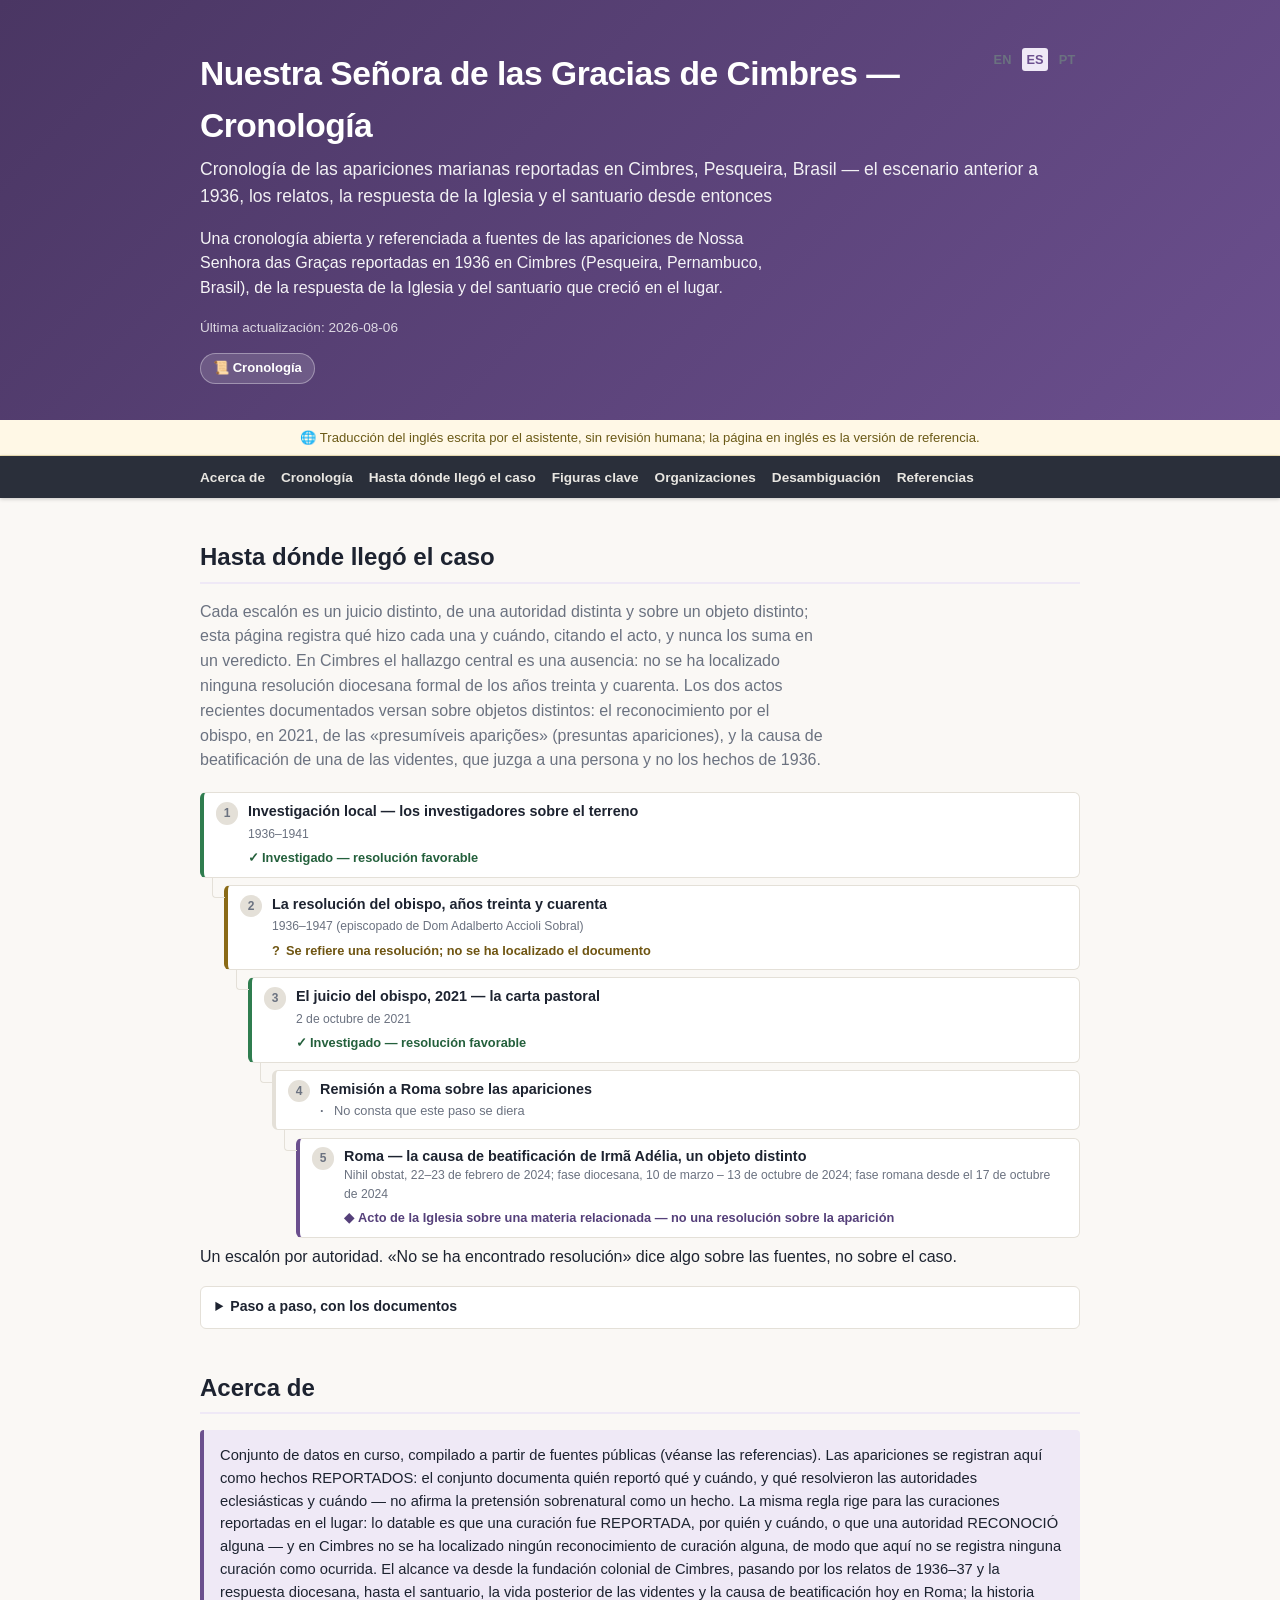
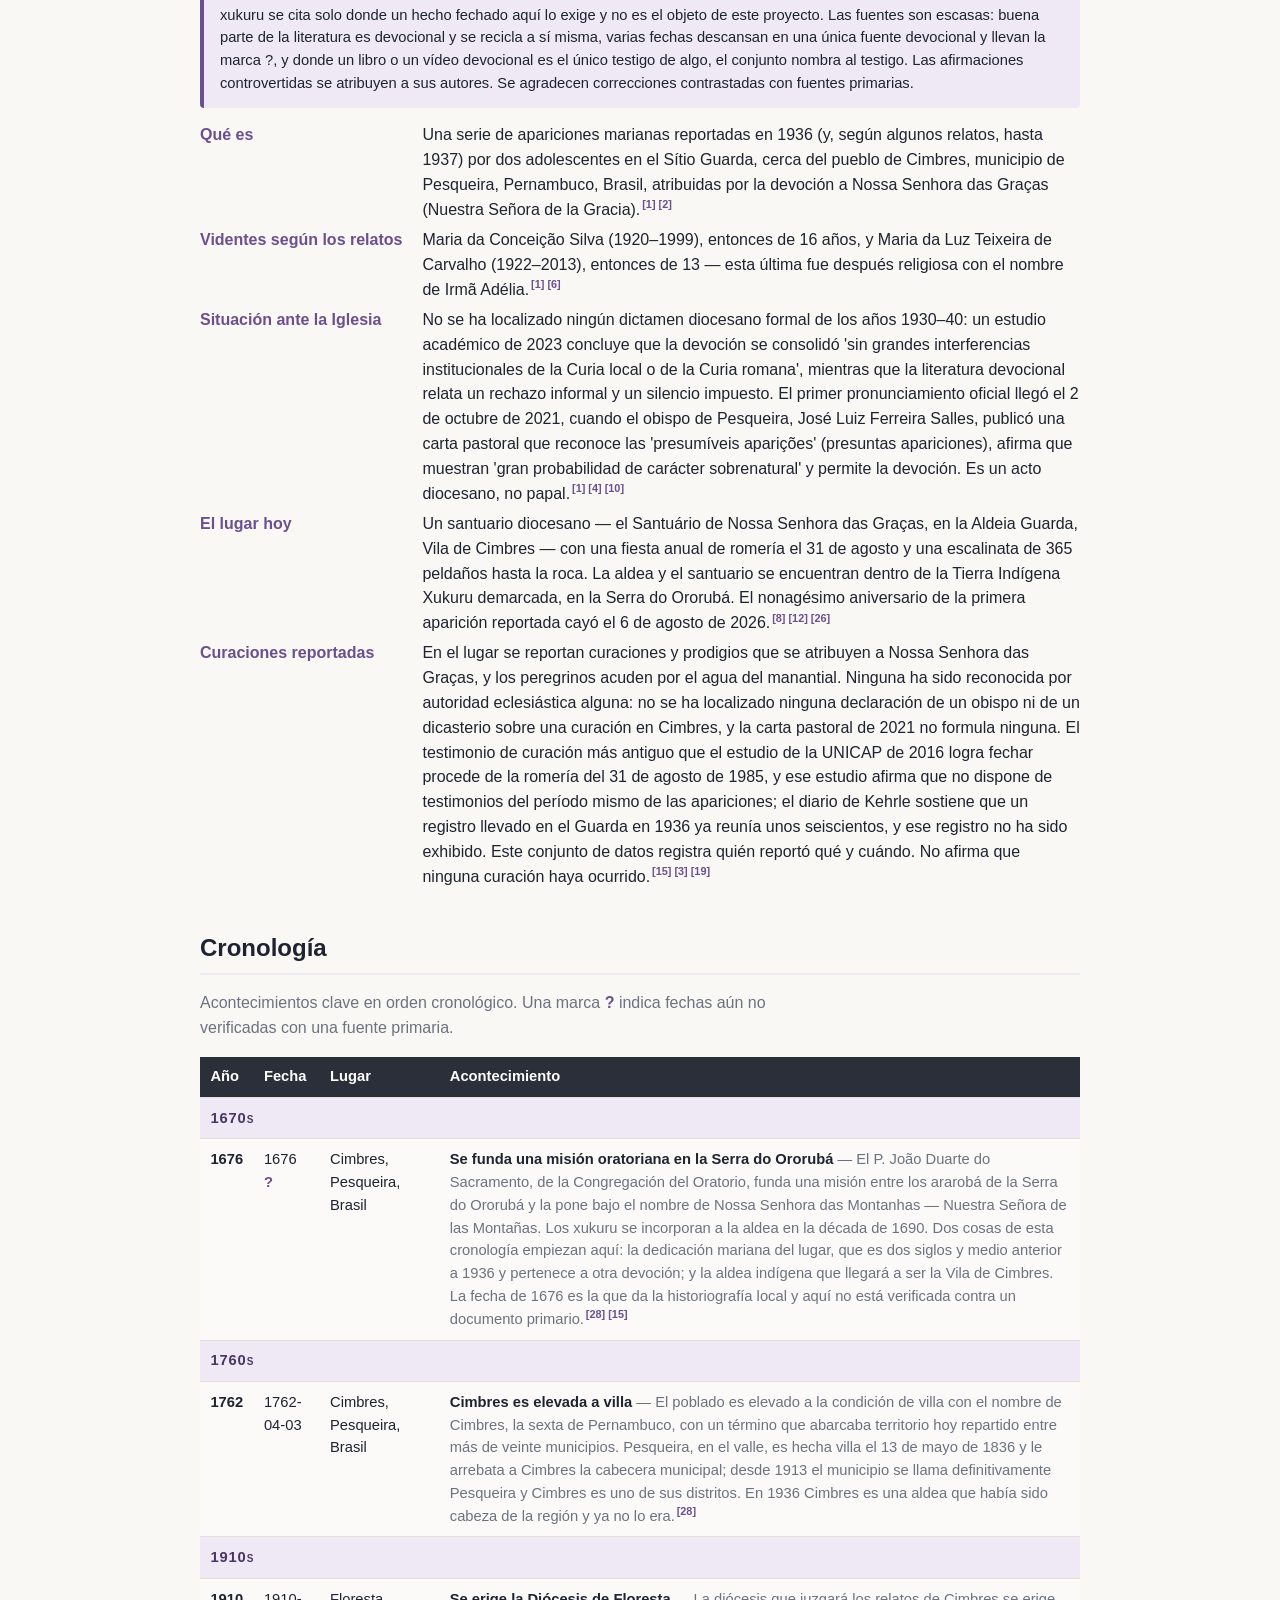
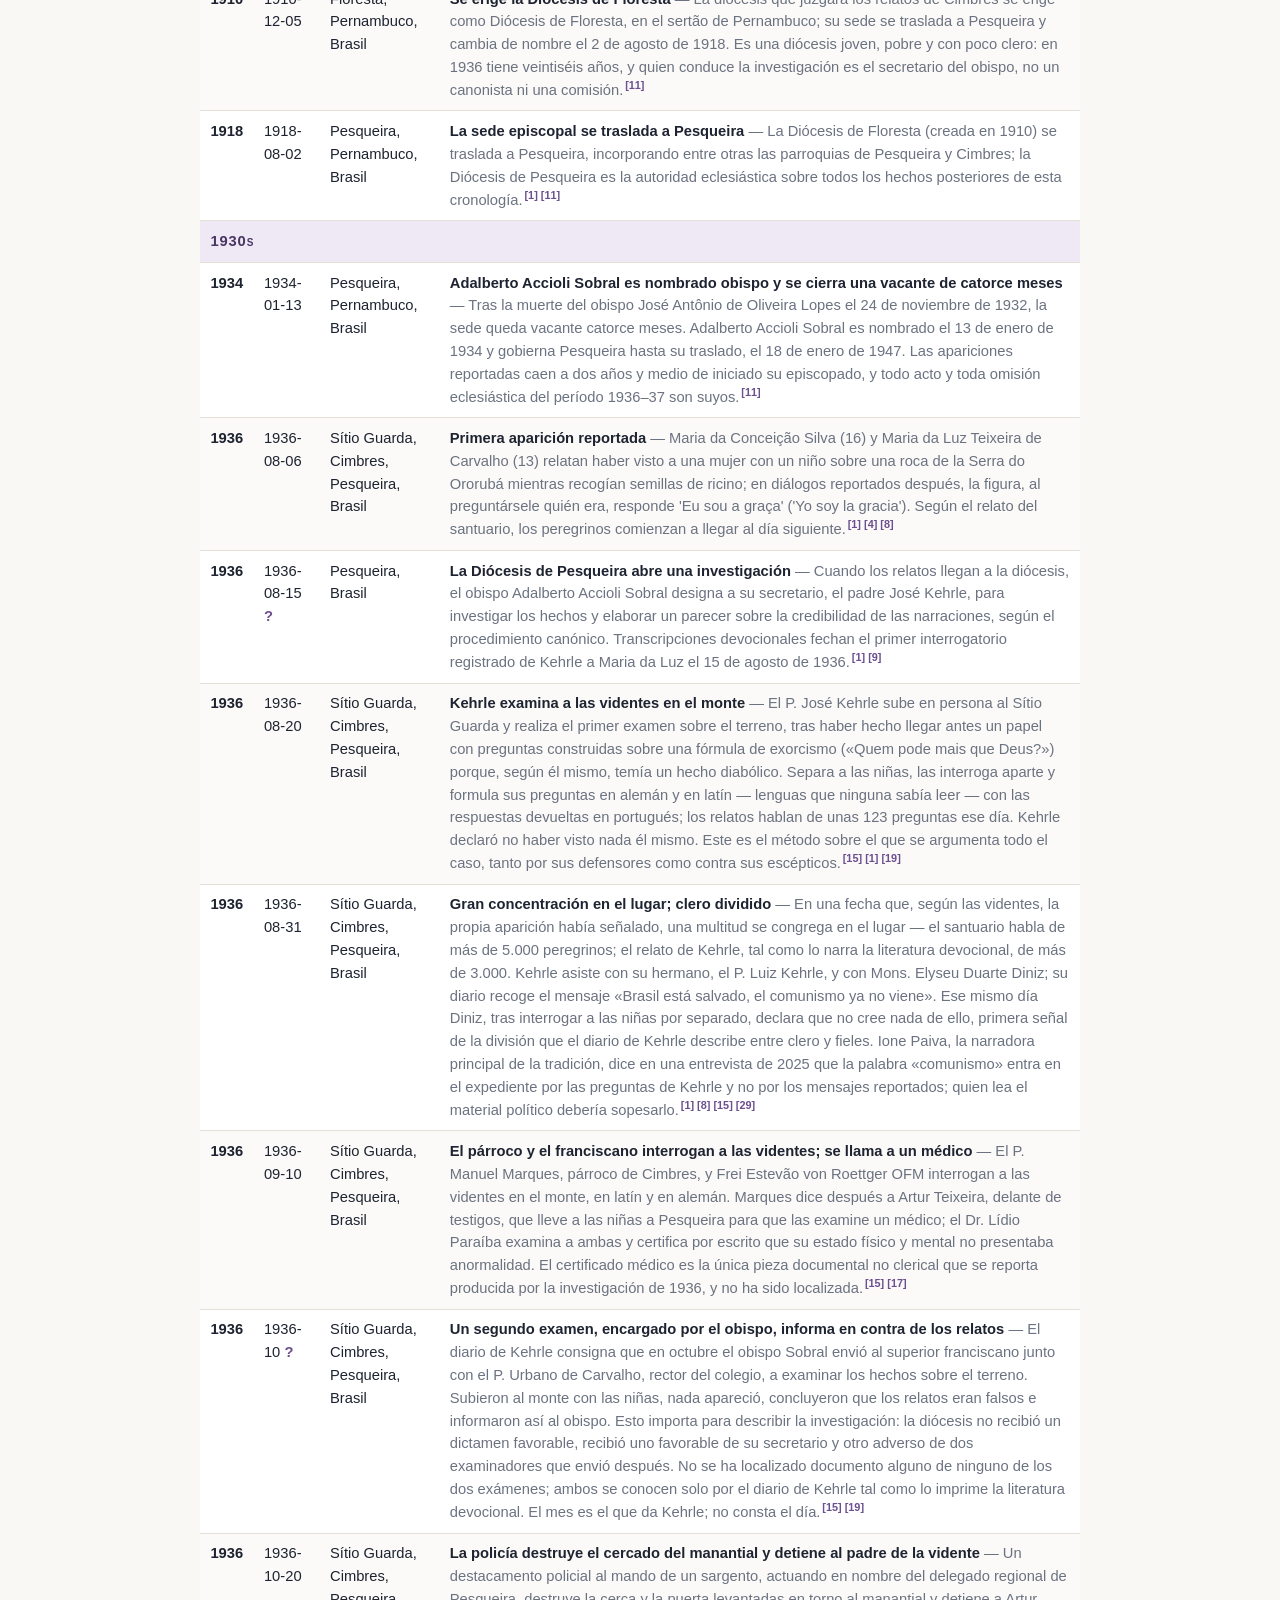
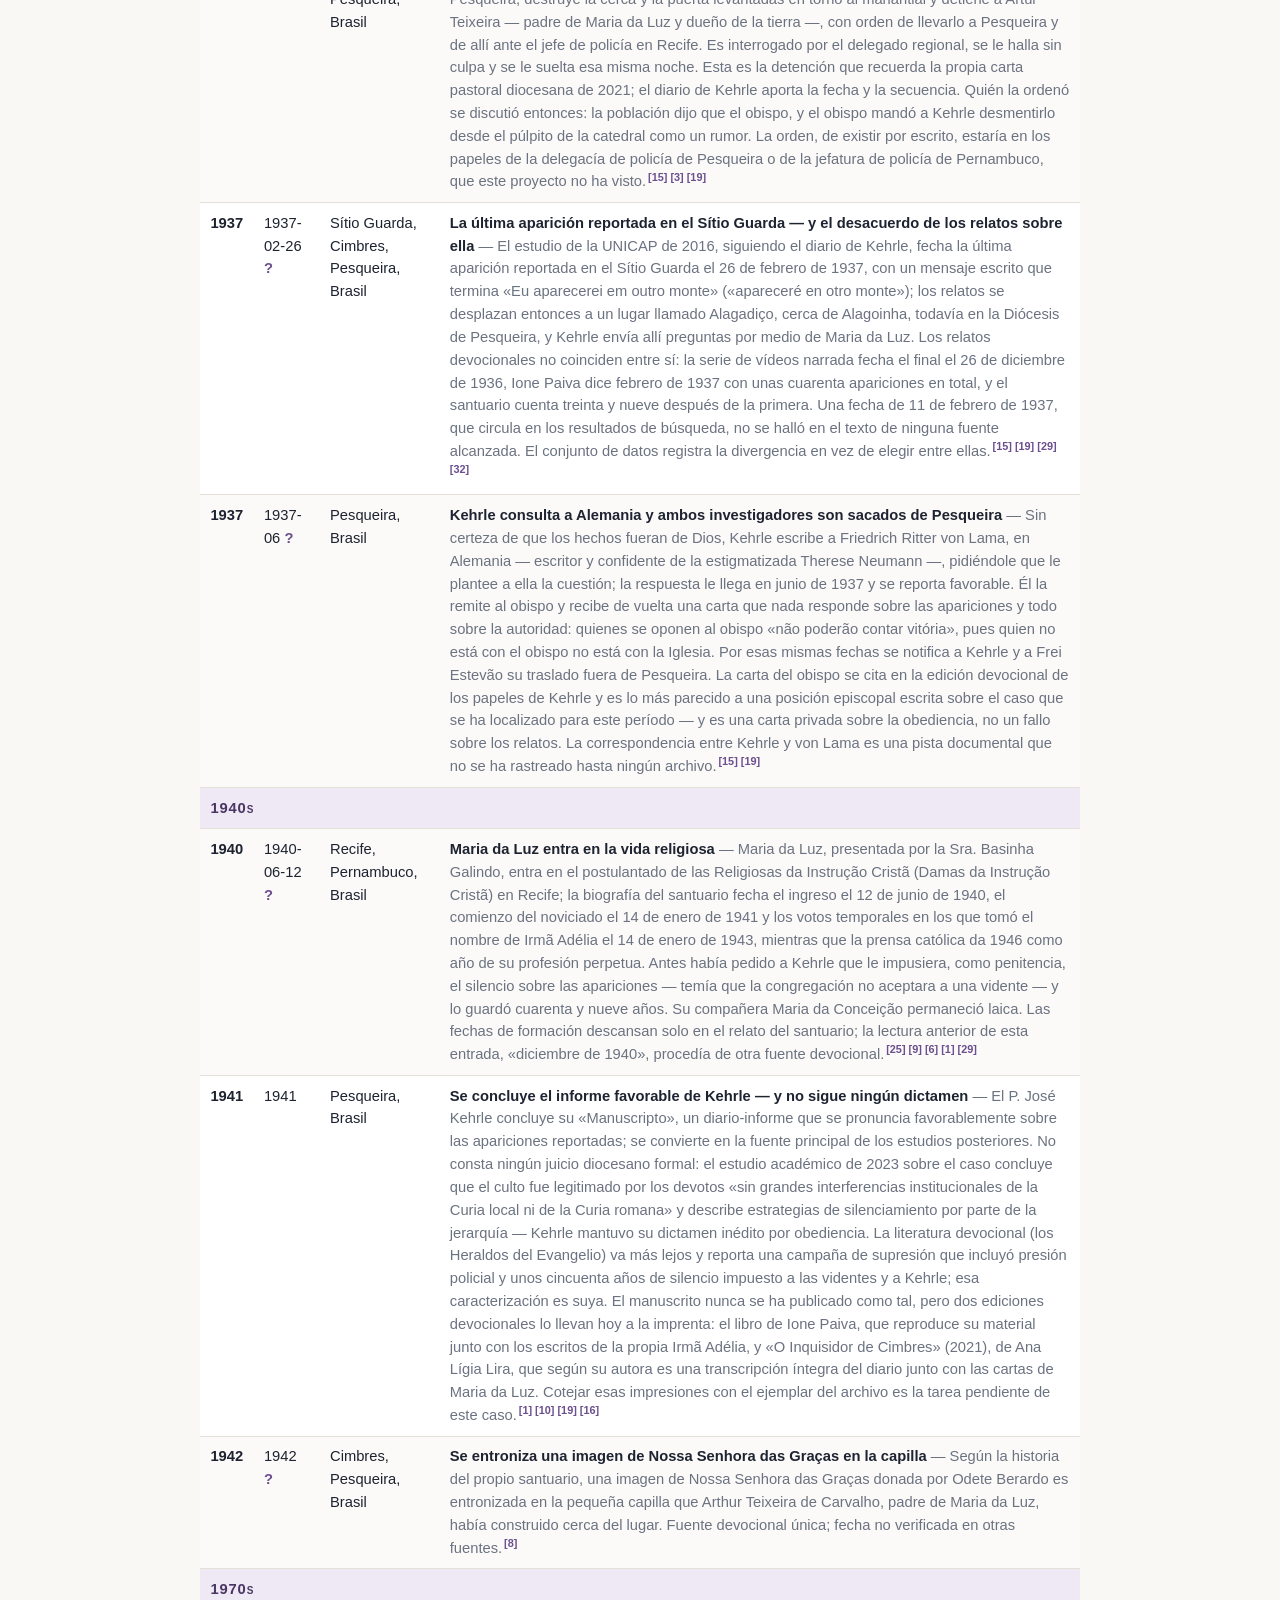
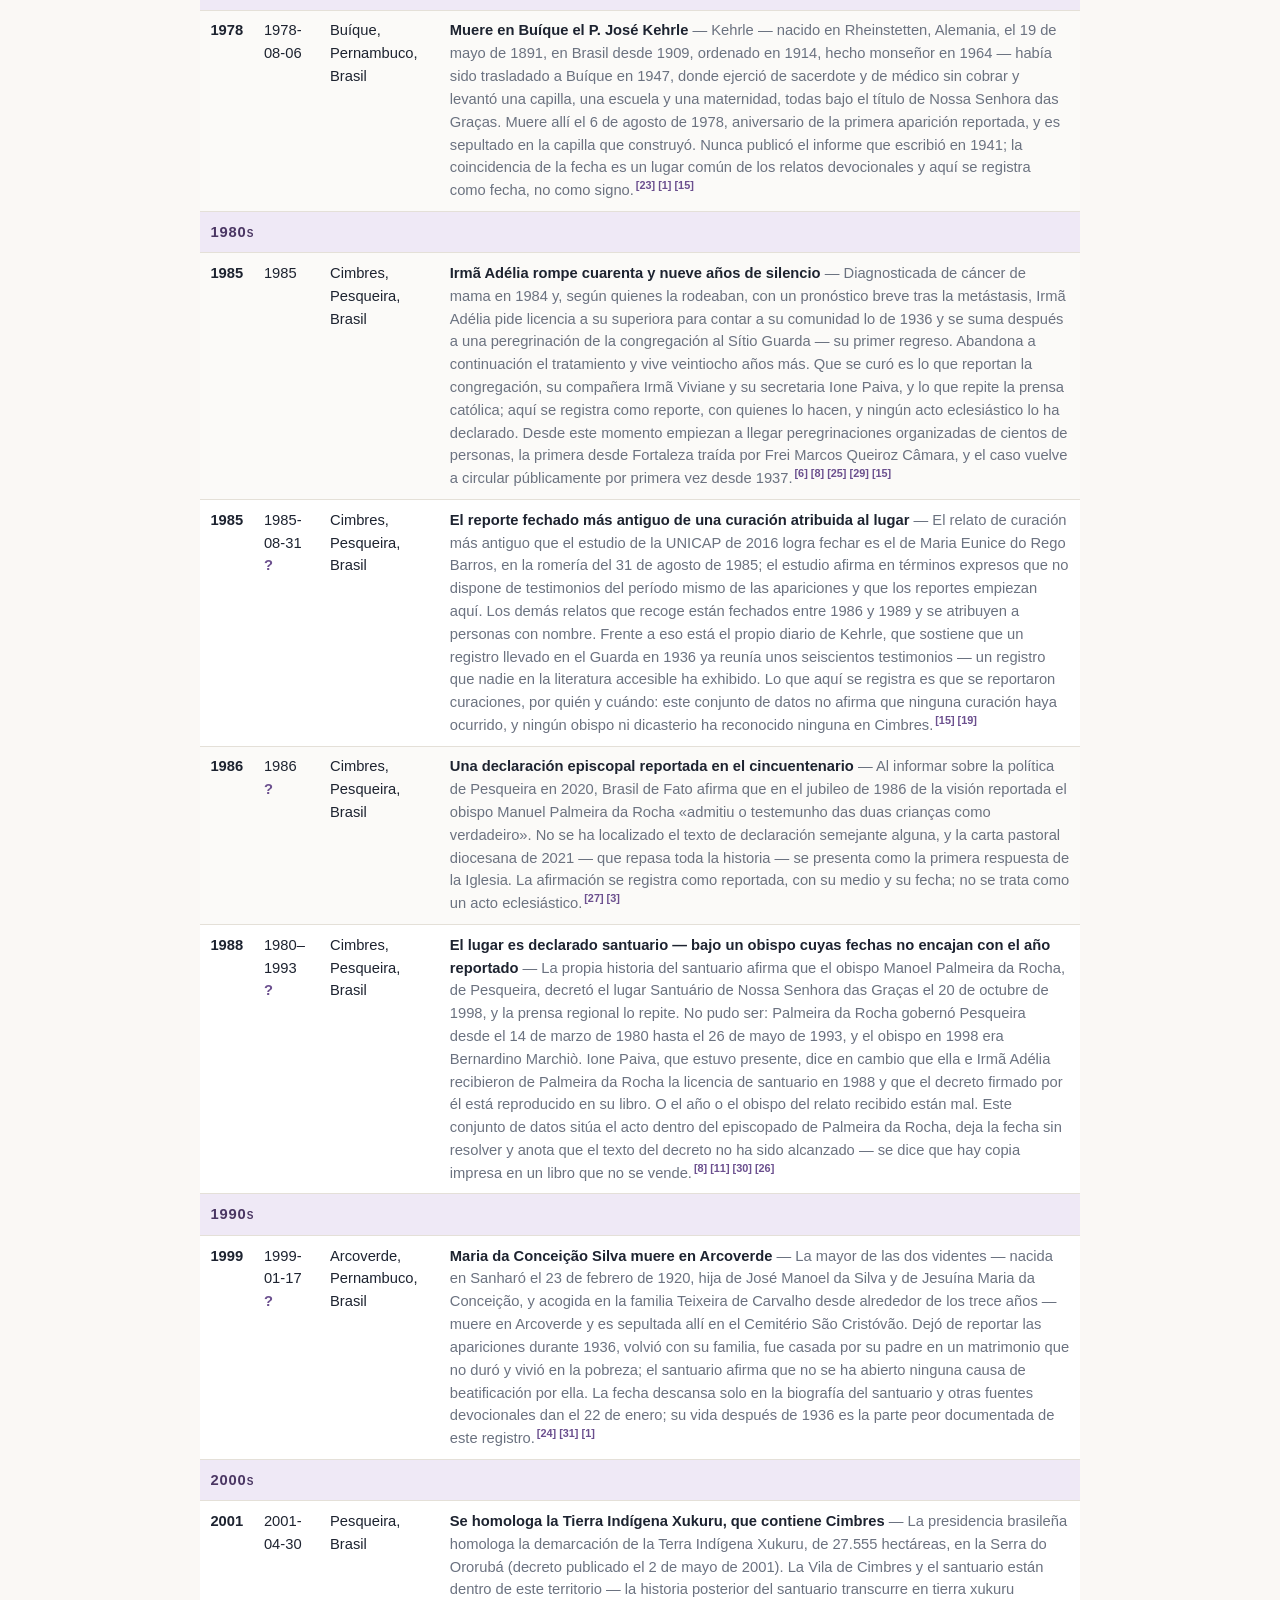
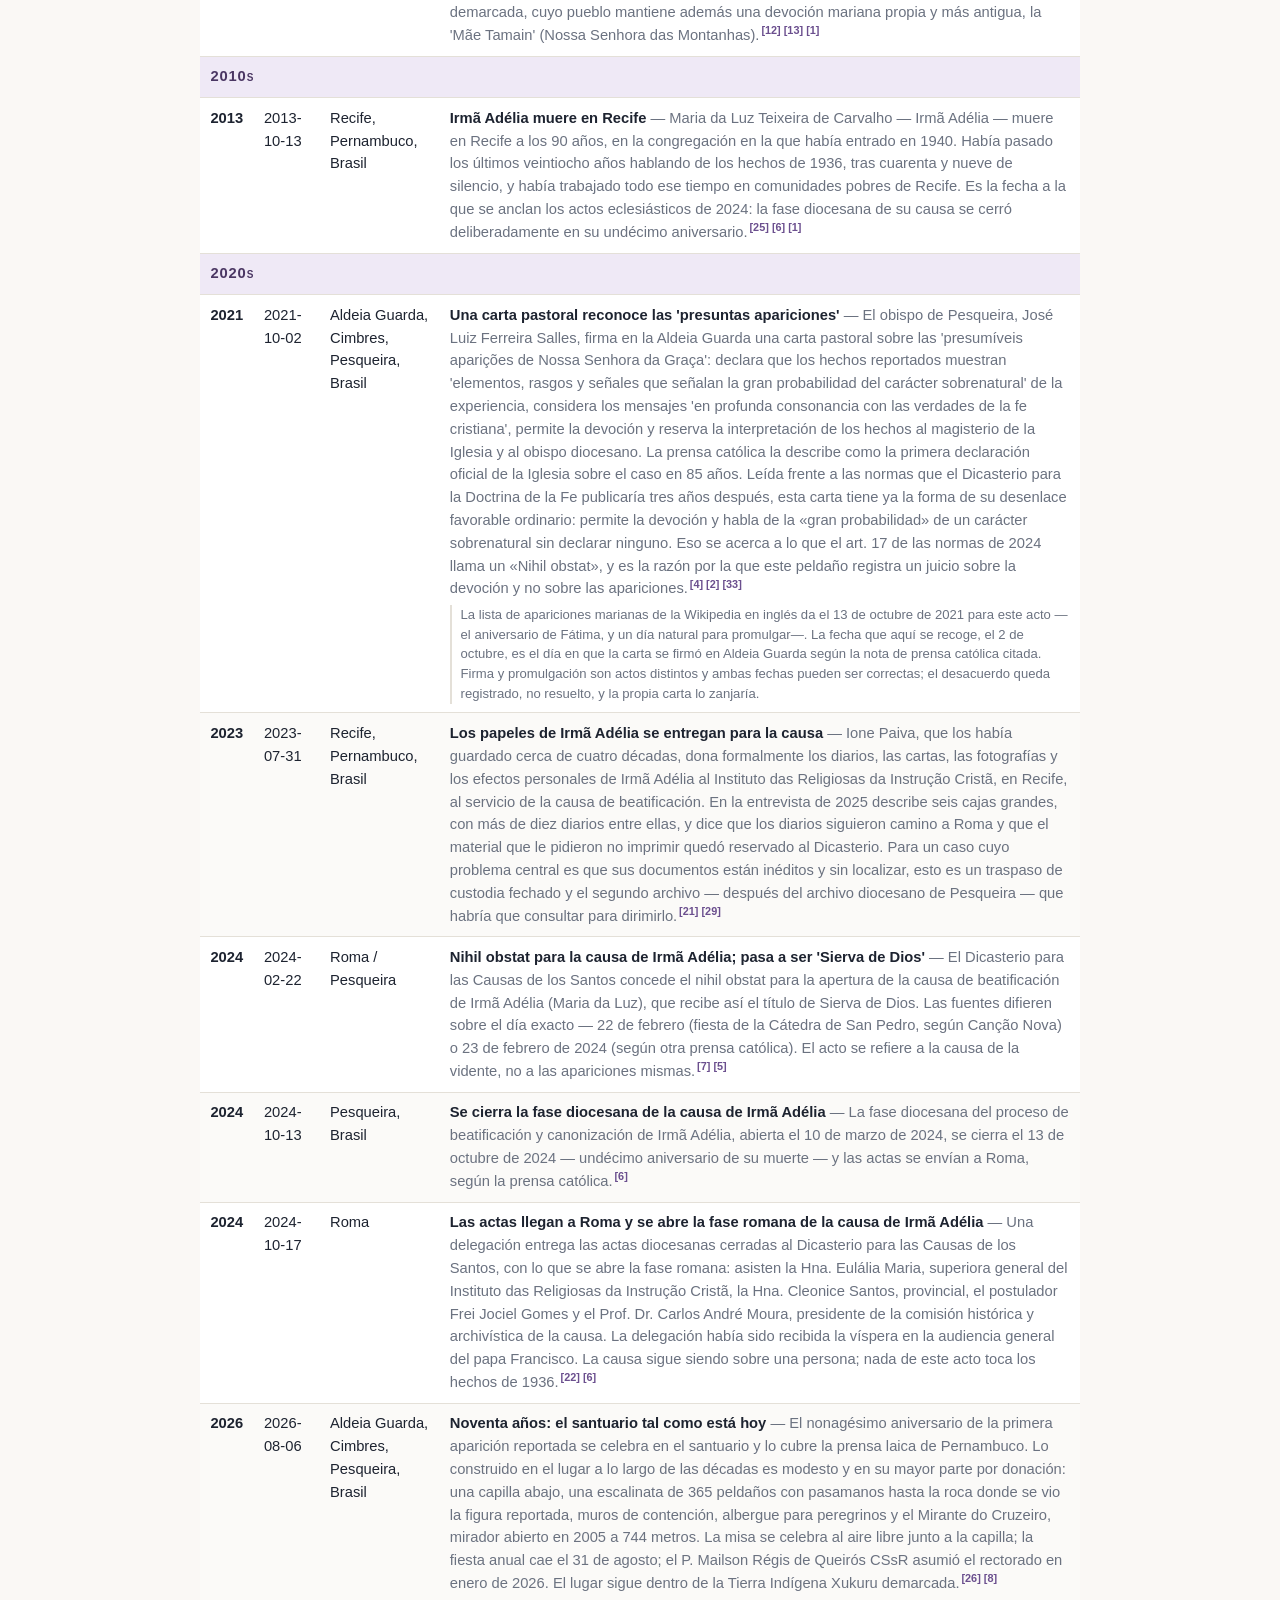
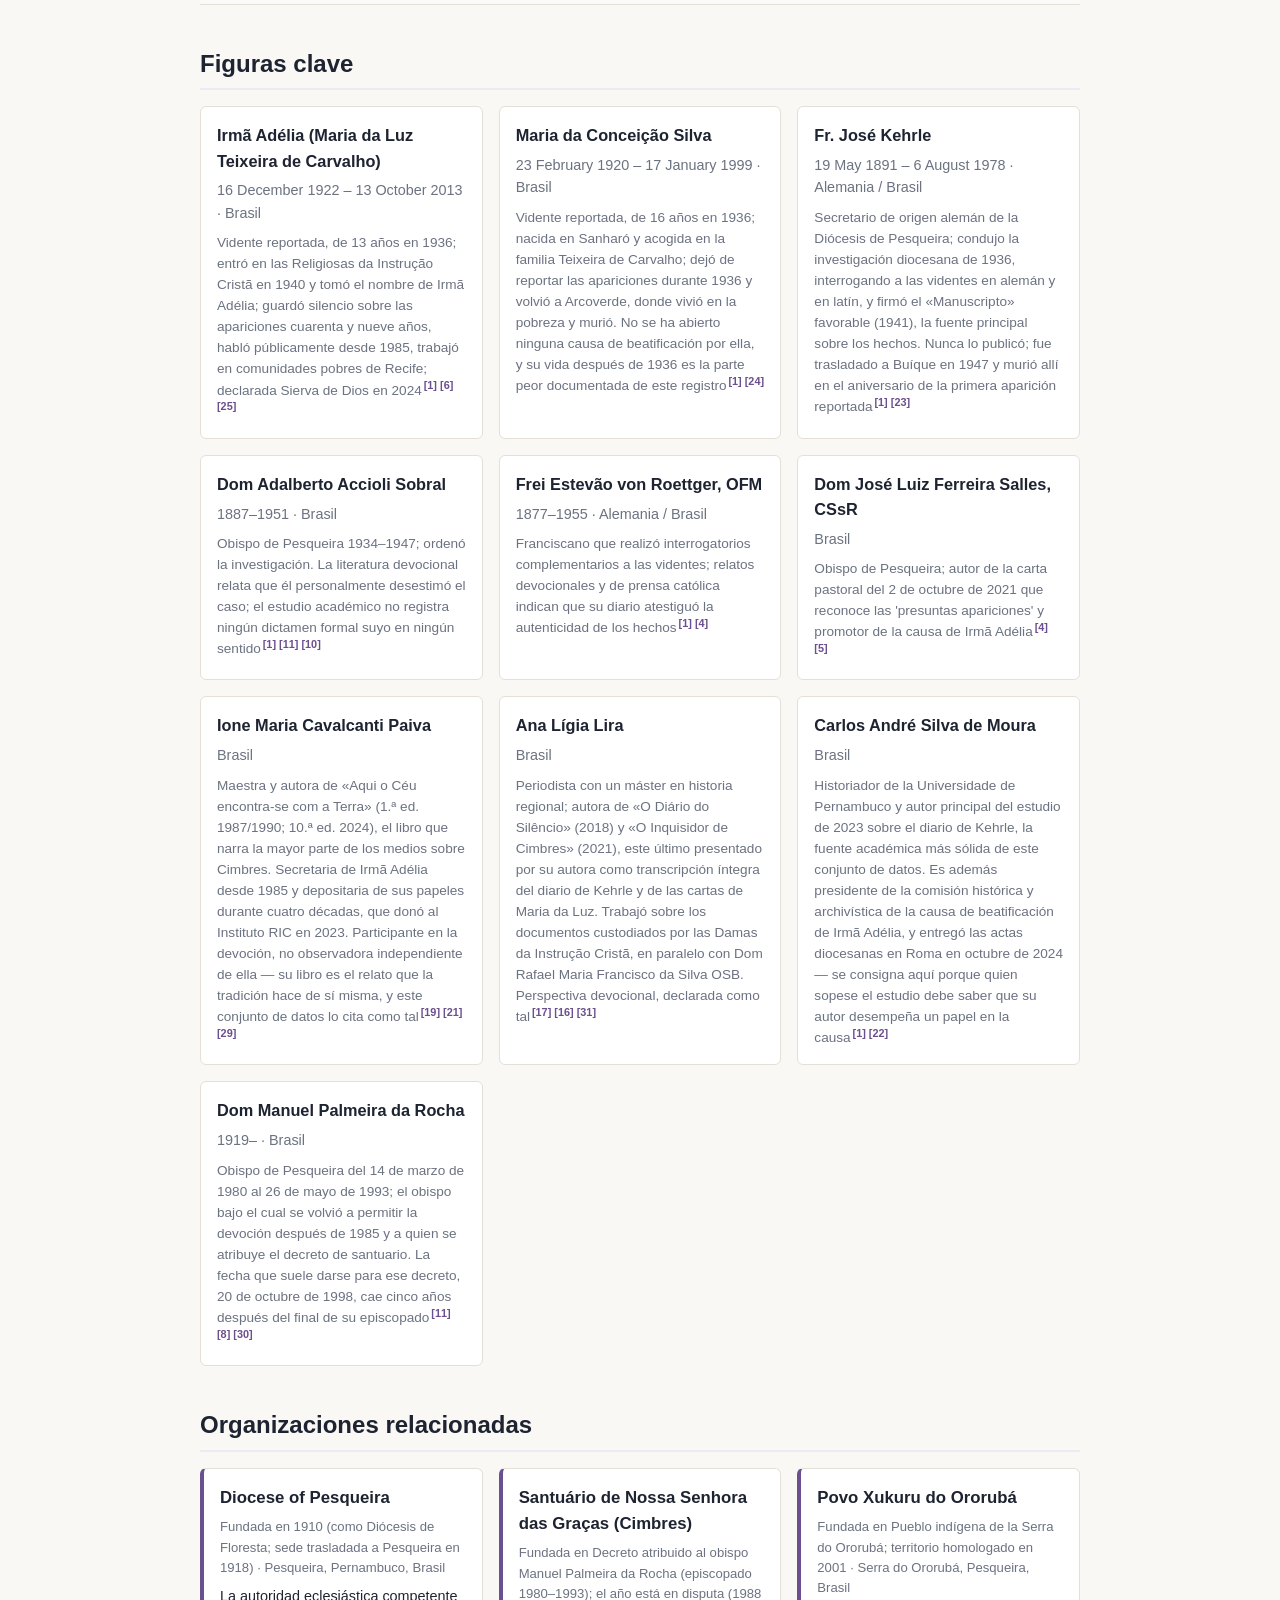
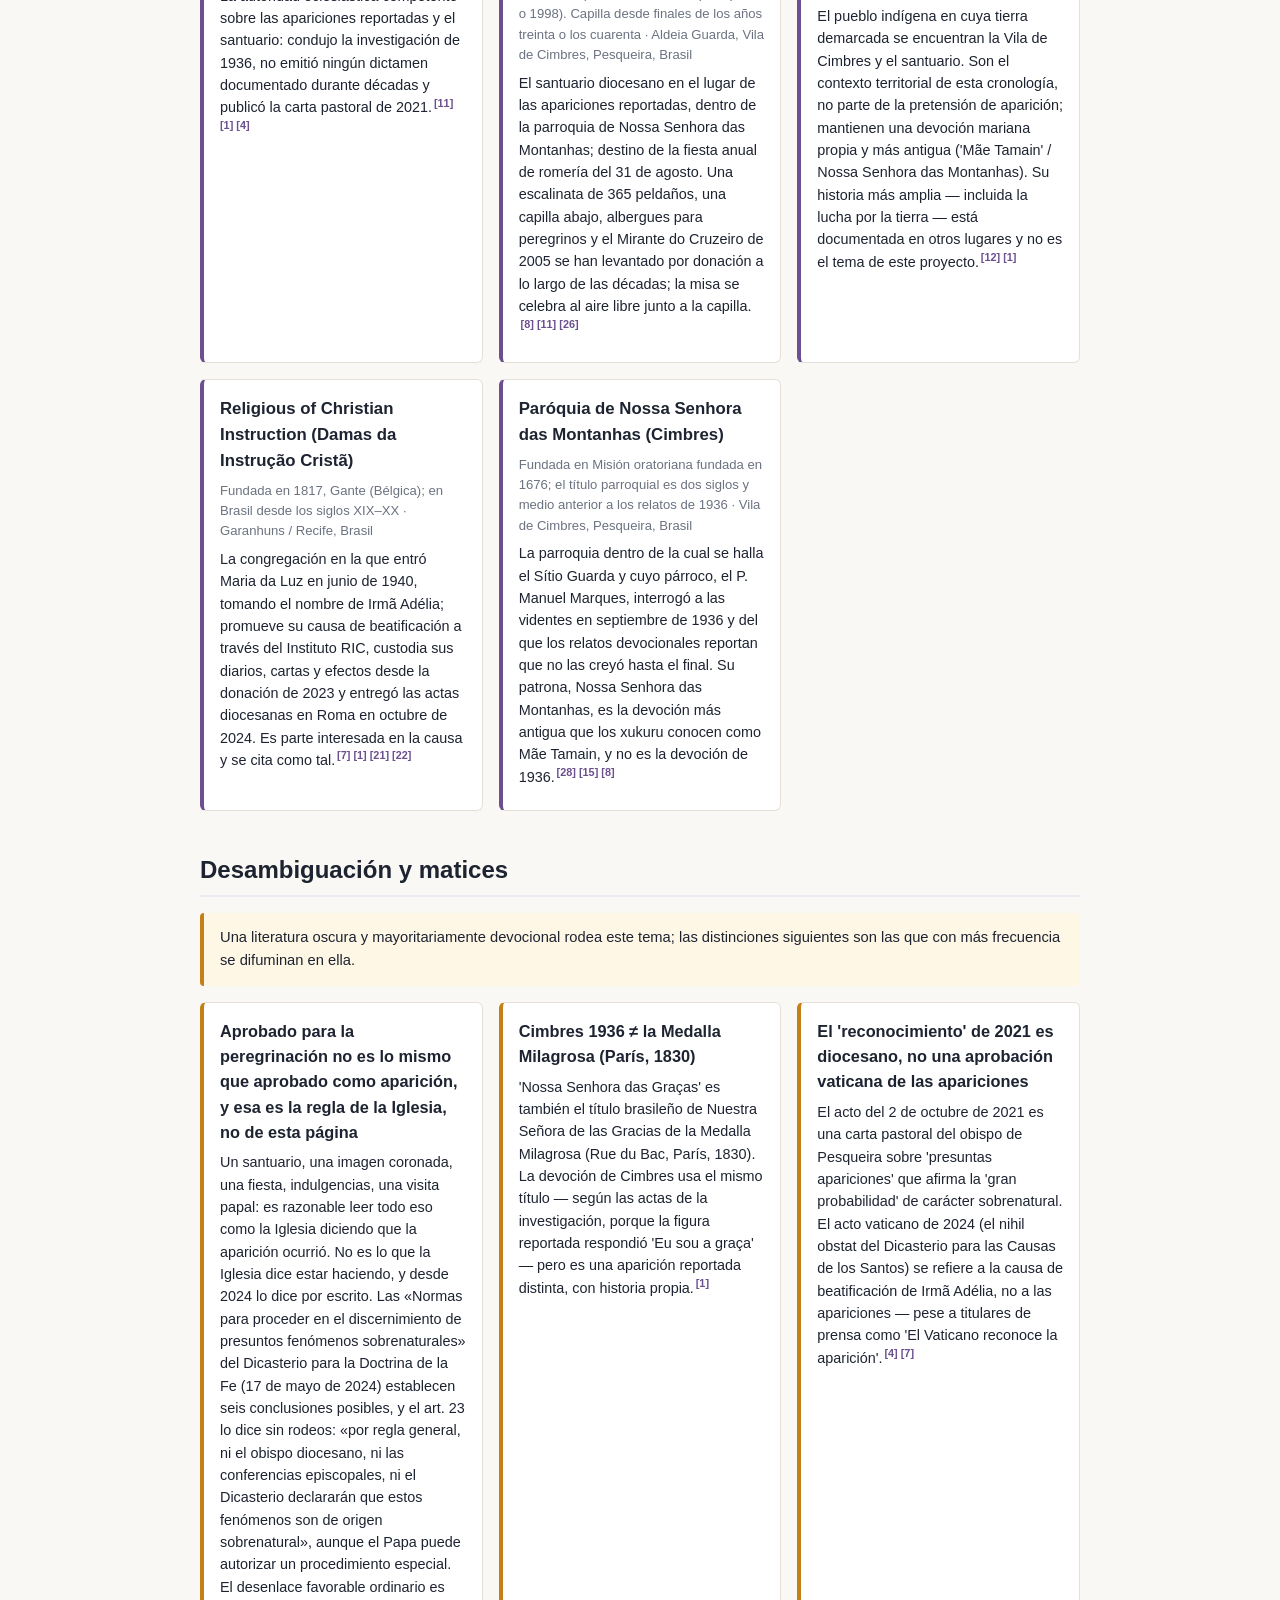
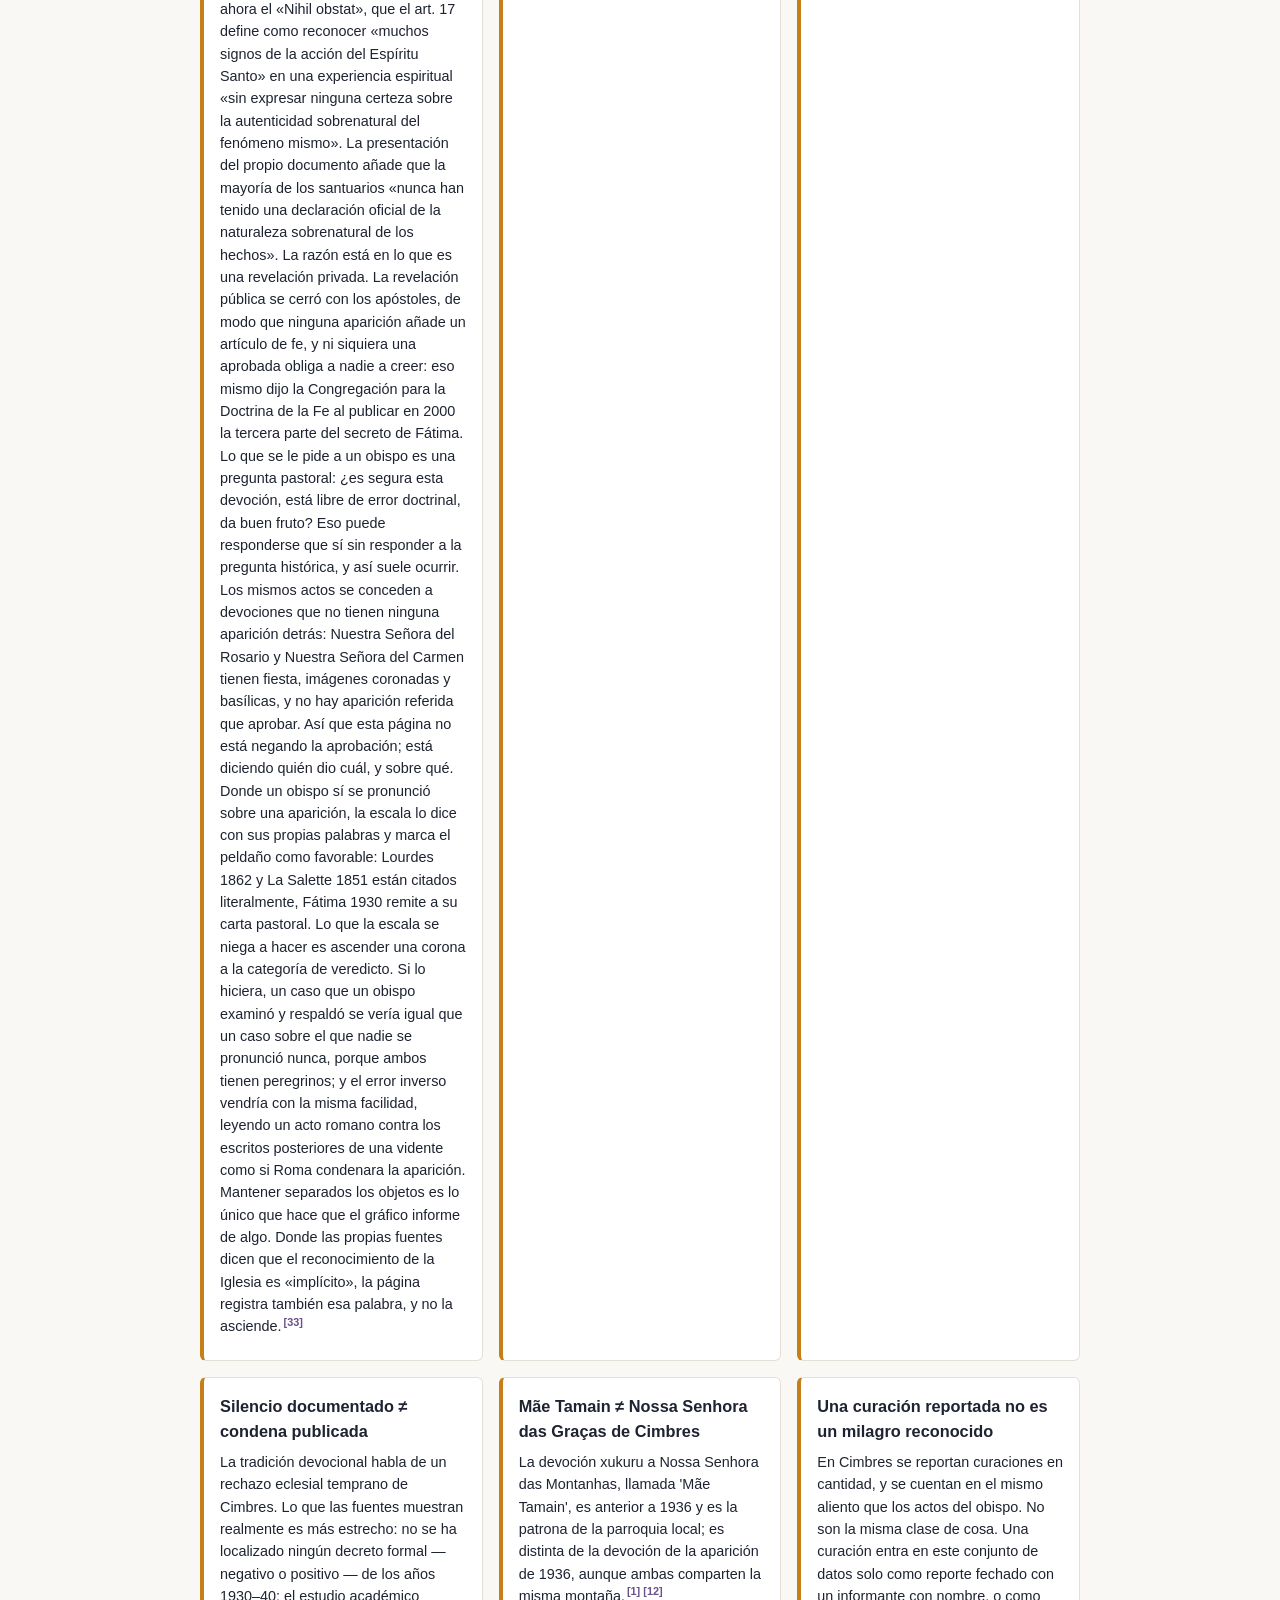
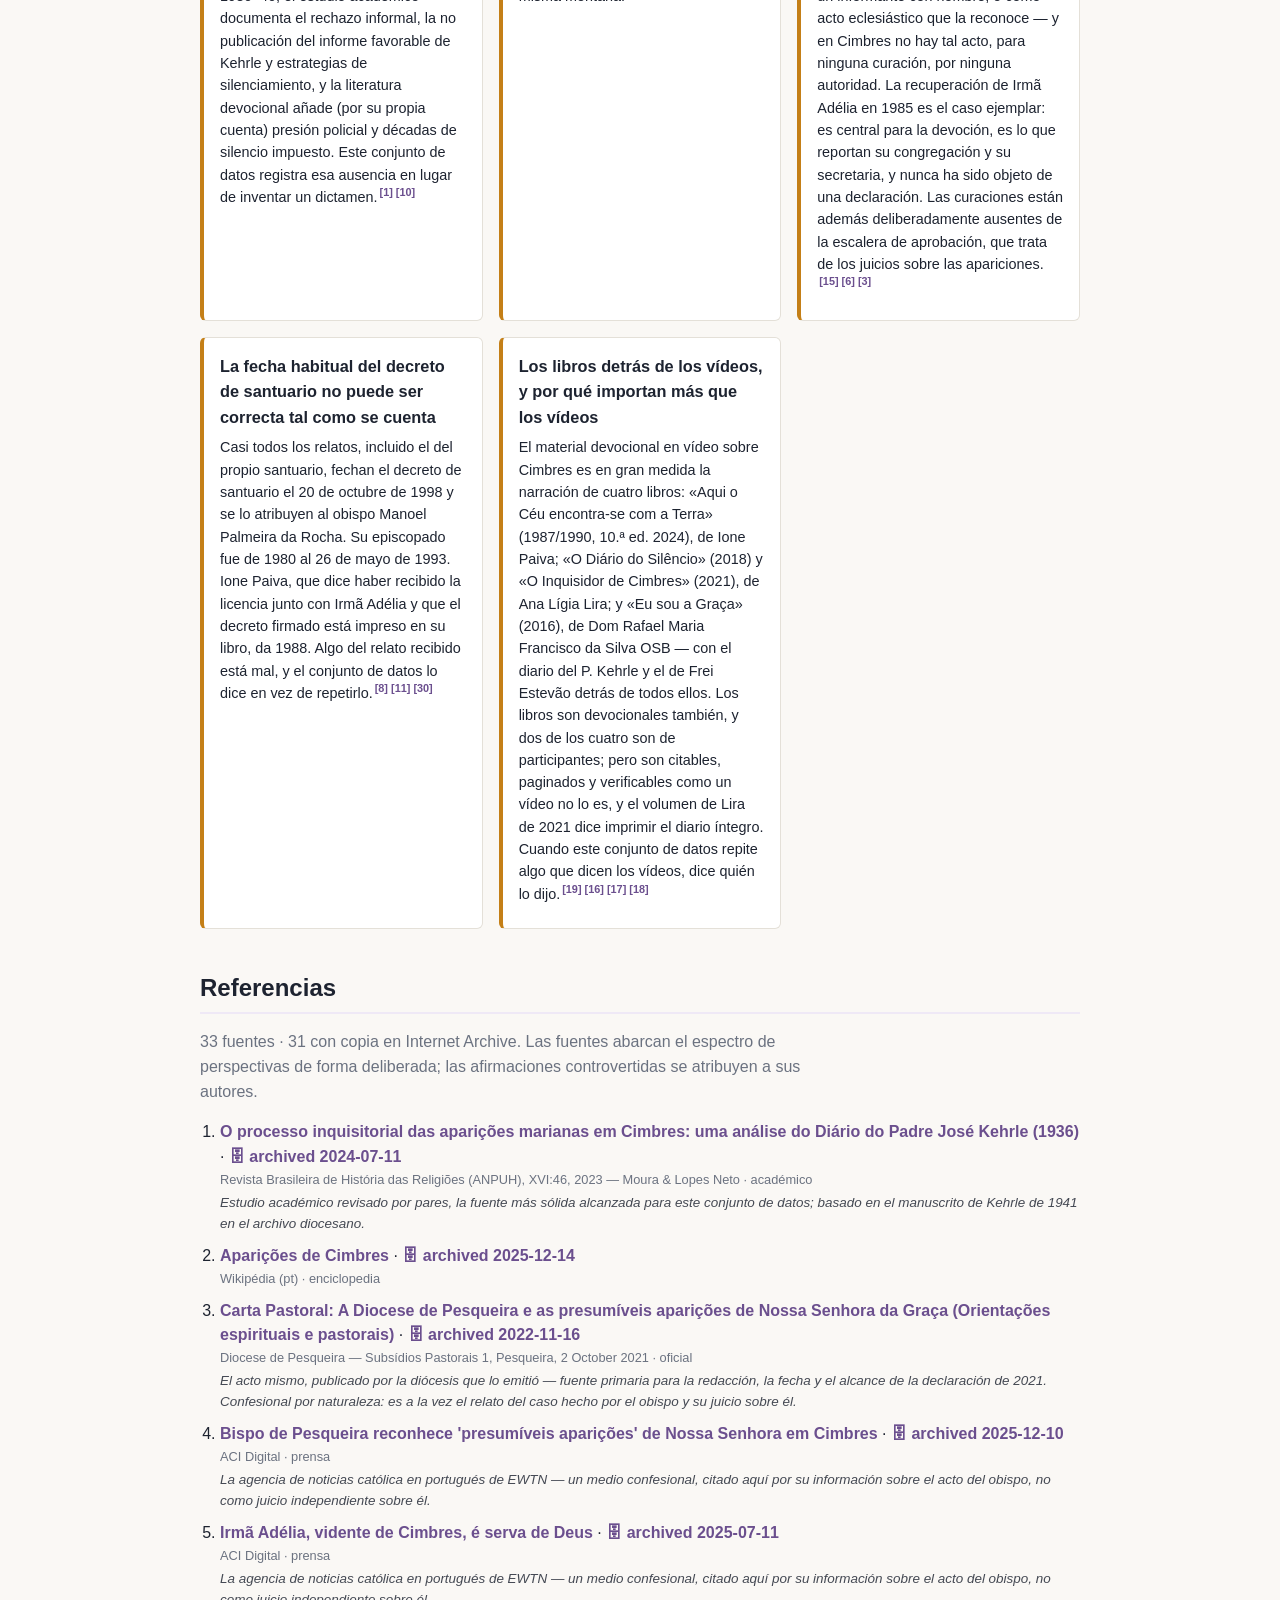
==== docs/es/index.html @ 3e42cfe4 "Wayback: refresh data/archives.json (scheduled preservation run)" ====
<!DOCTYPE html>
<html lang="es">
<head>
  <meta charset="utf-8">
  <meta name="viewport" content="width=device-width, initial-scale=1">
  <title>Nuestra Señora de las Gracias de Cimbres — Cronología</title>
  <meta name="description" content="Una cronología abierta y referenciada a fuentes de las apariciones de Nossa Senhora das Graças reportadas en 1936 en Cimbres (Pesqueira, Pernambuco, Brasil), de la respuesta de la Iglesia y del santuario que creció en el lugar.">
  <!-- Google tag (gtag.js) -->
  <script async src="https://www.googletagmanager.com/gtag/js?id=G-R9LV1QZHVE"></script>
  <script>
    window.dataLayer = window.dataLayer || [];
    function gtag(){dataLayer.push(arguments);}
    gtag('js', new Date());
    gtag('config', 'G-R9LV1QZHVE');
  </script>
  <link rel="stylesheet" href="../styles.css">
  <link rel="canonical" href="https://cronologia.github.io/cimbres/es/">
  <link rel="alternate" hreflang="en" href="https://cronologia.github.io/cimbres/en/">
  <link rel="alternate" hreflang="es" href="https://cronologia.github.io/cimbres/es/">
  <link rel="alternate" hreflang="pt" href="https://cronologia.github.io/cimbres/pt/">
  <link rel="alternate" hreflang="x-default" href="https://cronologia.github.io/cimbres/">
  <meta property="og:type" content="website">
  <meta property="og:site_name" content="Nuestra Señora de las Gracias de Cimbres — Cronología">
  <meta property="og:locale" content="es_ES">
  <meta property="og:title" content="Nuestra Señora de las Gracias de Cimbres — Cronología">
  <meta property="og:description" content="Una cronología abierta y referenciada a fuentes de las apariciones de Nossa Senhora das Graças reportadas en 1936 en Cimbres (Pesqueira, Pernambuco, Brasil), de la respuesta de la Iglesia y del santuario que creció en el lugar.">
  <meta property="og:url" content="https://cronologia.github.io/cimbres/es/">
  <meta name="twitter:card" content="summary">
  <meta name="twitter:title" content="Nuestra Señora de las Gracias de Cimbres — Cronología">
  <meta name="twitter:description" content="Una cronología abierta y referenciada a fuentes de las apariciones de Nossa Senhora das Graças reportadas en 1936 en Cimbres (Pesqueira, Pernambuco, Brasil), de la respuesta de la Iglesia y del santuario que creció en el lugar.">
  <script type="application/ld+json">
  {
    "@context": "https://schema.org",
    "@type": "WebSite",
    "name": "Nuestra Señora de las Gracias de Cimbres — Cronología",
    "description": "Una cronología abierta y referenciada a fuentes de las apariciones de Nossa Senhora das Graças reportadas en 1936 en Cimbres (Pesqueira, Pernambuco, Brasil), de la respuesta de la Iglesia y del santuario que creció en el lugar.",
    "url": "https://cronologia.github.io/cimbres/es/",
    "inLanguage": "es"
  }
  </script>
</head>
<body>
  <header class="site-header">
    <div class="wrap">
      <nav class="lang-switch" aria-label="Idioma"><a href="../en/" hreflang="en">EN</a><span class="lang-current" aria-current="true">ES</span><a href="../pt/" hreflang="pt">PT</a></nav>
      <h1>Nuestra Señora de las Gracias de Cimbres — Cronología</h1>
      <p class="subtitle">Cronología de las apariciones marianas reportadas en Cimbres, Pesqueira, Brasil — el escenario anterior a 1936, los relatos, la respuesta de la Iglesia y el santuario desde entonces</p>
      <p class="lead">Una cronología abierta y referenciada a fuentes de las apariciones de Nossa Senhora das Graças reportadas en 1936 en Cimbres (Pesqueira, Pernambuco, Brasil), de la respuesta de la Iglesia y del santuario que creció en el lugar.</p>
      <p class="updated">Última actualización: 2026-08-06</p>
      <div class="viz-chips">
        <a href="#chronology">📜 Cronología</a>
      </div>
    </div>
  </header>
  <div class="i18n-disclaimer" role="note">🌐 Traducción del inglés escrita por el asistente, sin revisión humana; la página en inglés es la versión de referencia.</div>

  <nav class="site-nav">
    <div class="wrap">
      <a href="#about">Acerca de</a>
      <a href="#chronology">Cronología</a>
      <a href="#approval-ladder">Hasta dónde llegó el caso</a>
      <a href="#figures">Figuras clave</a>
      <a href="#organizations">Organizaciones</a>
      <a href="#disambiguation">Desambiguación</a>
      <a href="#references">Referencias</a>
    </div>
  </nav>

  <main class="wrap">
    <section id="approval-ladder" class="viz">
      <h2>Hasta dónde llegó el caso</h2>
      <p class="section-intro">Cada escalón es un juicio distinto, de una autoridad distinta y sobre un objeto distinto; esta página registra qué hizo cada una y cuándo, citando el acto, y nunca los suma en un veredicto. En Cimbres el hallazgo central es una ausencia: no se ha localizado ninguna resolución diocesana formal de los años treinta y cuarenta. Los dos actos recientes documentados versan sobre objetos distintos: el reconocimiento por el obispo, en 2021, de las «presumíveis aparições» (presuntas apariciones), y la causa de beatificación de una de las videntes, que juzga a una persona y no los hechos de 1936.</p>
      <figure class="approval-ladder">
        <div class="viz-scroll">
        <ol class="al-cascade">
          <li class="al-node al-favourable" style="--al-step:0">
            <a href="#al-rung-1" class="al-node-link">
              <span class="al-num" aria-hidden="true">1</span>
              <span class="al-node-body">
                <span class="al-node-label">Investigación local — los investigadores sobre el terreno</span><span class="al-when">1936–1941</span>
                <span class="al-node-status"><span class="al-glyph" aria-hidden="true">✓</span>Investigado — resolución favorable</span>
              </span>
            </a>
          </li>
          <li class="al-node al-reported-undocumented" style="--al-step:1">
            <a href="#al-rung-2" class="al-node-link">
              <span class="al-num" aria-hidden="true">2</span>
              <span class="al-node-body">
                <span class="al-node-label">La resolución del obispo, años treinta y cuarenta</span><span class="al-when">1936–1947 (episcopado de Dom Adalberto Accioli Sobral)</span>
                <span class="al-node-status"><span class="al-glyph" aria-hidden="true">?</span>Se refiere una resolución; no se ha localizado el documento</span>
              </span>
            </a>
          </li>
          <li class="al-node al-favourable" style="--al-step:2">
            <a href="#al-rung-3" class="al-node-link">
              <span class="al-num" aria-hidden="true">3</span>
              <span class="al-node-body">
                <span class="al-node-label">El juicio del obispo, 2021 — la carta pastoral</span><span class="al-when">2 de octubre de 2021</span>
                <span class="al-node-status"><span class="al-glyph" aria-hidden="true">✓</span>Investigado — resolución favorable</span>
              </span>
            </a>
          </li>
          <li class="al-node al-not-found" style="--al-step:3">
            <a href="#al-rung-4" class="al-node-link">
              <span class="al-num" aria-hidden="true">4</span>
              <span class="al-node-body">
                <span class="al-node-label">Remisión a Roma sobre las apariciones</span>
                <span class="al-node-status"><span class="al-glyph" aria-hidden="true">·</span>No consta que este paso se diera</span>
              </span>
            </a>
          </li>
          <li class="al-node al-adjacent" style="--al-step:4">
            <a href="#al-rung-5" class="al-node-link">
              <span class="al-num" aria-hidden="true">5</span>
              <span class="al-node-body">
                <span class="al-node-label">Roma — la causa de beatificación de Irmã Adélia, un objeto distinto</span><span class="al-when">Nihil obstat, 22–23 de febrero de 2024; fase diocesana, 10 de marzo – 13 de octubre de 2024; fase romana desde el 17 de octubre de 2024</span>
                <span class="al-node-status"><span class="al-glyph" aria-hidden="true">◆</span>Acto de la Iglesia sobre una materia relacionada — no una resolución sobre la aparición</span>
              </span>
            </a>
          </li>
        </ol>
        </div>
        <figcaption>Un escalón por autoridad. «No se ha encontrado resolución» dice algo sobre las fuentes, no sobre el caso.</figcaption>
      </figure>
      <details class="al-details">
        <summary>Paso a paso, con los documentos</summary>
        <div class="al-tablist" hidden aria-label="Hasta dónde llegó el caso">
            <button type="button" class="al-tab" data-al-panel="al-rung-1"><span class="al-glyph" aria-hidden="true">✓</span>Investigación local — los investigadores sobre el terreno</button>
            <button type="button" class="al-tab" data-al-panel="al-rung-2"><span class="al-glyph" aria-hidden="true">?</span>La resolución del obispo, años treinta y cuarenta</button>
            <button type="button" class="al-tab" data-al-panel="al-rung-3"><span class="al-glyph" aria-hidden="true">✓</span>El juicio del obispo, 2021 — la carta pastoral</button>
            <button type="button" class="al-tab" data-al-panel="al-rung-4"><span class="al-glyph" aria-hidden="true">·</span>Remisión a Roma sobre las apariciones</button>
            <button type="button" class="al-tab" data-al-panel="al-rung-5"><span class="al-glyph" aria-hidden="true">◆</span>Roma — la causa de beatificación de Irmã Adélia, un objeto distinto</button>
        </div>
        <div class="al-panels">
          <section id="al-rung-1" class="al-panel al-favourable">
            <h3 class="al-panel-title">Investigación local — los investigadores sobre el terreno <span class="al-when">1936–1941</span></h3>
            <p class="al-status"><span class="al-glyph" aria-hidden="true">✓</span>Investigado — resolución favorable</p>
<p class="al-who">El P. José Kehrle (1891–1978), secretario del obispo de Pesqueira, y Frei Estevam Roettger OFM (1877–1955), ambos por determinación del obispo Adalberto Accioli Sobral.</p><p class="al-outcome">Los dos investigadores interrogaron repetidamente a las videntes desde agosto de 1936 y asistieron en persona a las apariciones reportadas, presionando en busca de una contradicción; Kehrle separó a las niñas y formuló sus preguntas en alemán y en latín, lenguas que ninguna sabía leer, el 20 de agosto y después. La propia carta pastoral diocesana de 2021 consigna que entregaron «o parecer favorável sobre os eventos e o atestado da sua veracidade» — un dictamen favorable sobre los hechos y una atestación de su veracidad. El «Manuscripto» de Kehrle, de 1941, es ese dictamen, y sigue siendo la fuente principal de todo relato posterior. Es el informe de un investigador y no un fallo: nunca se publicó, Kehrle guardó silencio por obediencia y ningún acto diocesano lo asumió. Dos cosas matizan este peldaño y se consignan con él. El clero no era de un solo parecer — Mons. Elyseu Duarte Diniz, tras interrogar a las niñas por separado el 31 de agosto de 1936, declaró que no creía nada de ello, y del párroco, el P. Manuel Marques, se reporta que no creyó jamás. Y el dictamen favorable no fue el único que recibió el obispo: el diario de Kehrle consigna que en octubre de 1936 Sobral envió al superior franciscano y al P. Urbano de Carvalho a examinar el lugar, que a ellos nada se les apareció y que informaron al obispo de que los relatos eran falsos. Ninguno de los dos exámenes produjo un documento localizado. El diario mismo está hoy impreso en dos ediciones devocionales — el libro de Ione Paiva y «O Inquisidor de Cimbres» (2021), de Ana Lígia Lira, que según su autora lo transcribe íntegro — y cotejarlas con el ejemplar del archivo es la tarea pendiente.</p>            <p class="al-cites"><sup class="cite"><a href="#ref-3" title="Reference 3">[3]</a> <a href="#ref-1" title="Reference 1">[1]</a> <a href="#ref-15" title="Reference 15">[15]</a> <a href="#ref-16" title="Reference 16">[16]</a></sup></p>
          </section>
          <section id="al-rung-2" class="al-panel al-reported-undocumented">
            <h3 class="al-panel-title">La resolución del obispo, años treinta y cuarenta <span class="al-when">1936–1947 (episcopado de Dom Adalberto Accioli Sobral)</span></h3>
            <p class="al-status"><span class="al-glyph" aria-hidden="true">?</span>Se refiere una resolución; no se ha localizado el documento</p>
<p class="al-who">El obispo Adalberto Accioli Sobral (1887–1951), segundo obispo de Pesqueira, que administró la diócesis de 1934 a 1947 y ordenó la investigación.</p><p class="al-outcome">La literatura devocional reporta que la Iglesia respondió en ese período rechazando los relatos e imponiendo silencio — los Heraldos del Evangelio añaden presión policial y unos cincuenta años de silencio forzado sobre las videntes y sobre Kehrle — pero no exhibe decreto alguno, y esa caracterización es suya. Lo que establecen las fuentes mejores es más estrecho y no es un fallo: el estudio académico de 2023 concluye que el culto fue legitimado por sus devotos «sin grandes interferencias institucionales de la Curia local ni de la Curia romana» y describe estrategias de silenciamiento antes que un acto, mientras que la carta pastoral diocesana de 2021 consigna el «silenciamento das autoridades eclesiásticas» y la detención del padre de Maria da Luz por la policía en 1936, y a continuación se llama a sí misma «a primeira resposta da Igreja» — la primera respuesta de la Iglesia a estos hechos. Cuatro actuaciones episcopales del período están hoy fechadas y atestiguadas, y ninguna es un fallo: el segundo examen de octubre de 1936, que informó en contra de los relatos; la acción policial del 20 de octubre de 1936, que destruyó el cercado del manantial y detuvo a Artur Teixeira, ordenada en nombre del delegado regional de Pesqueira, que la población atribuyó al obispo y que el obispo hizo desmentir a Kehrle desde el púlpito de la catedral; la reprensión del obispo a Kehrle por costear los estudios de una vidente en lugar de los de un seminarista; y una carta a Kehrle de 1937, citada en la edición devocional de sus papeles, que nada dice de las apariciones y todo de la obediencia — quien no está con el obispo no está con la Iglesia. Una carta privada sobre la autoridad no es un juicio sobre un caso. Así pues, se reporta un fallo y no se ha localizado ningún documento. Eso no es lo mismo que un fallo en contra, y esta página no registra ninguno.</p><p class="al-nodoc">No se ha localizado ningún decreto diocesano formal sobre las apariciones, favorable o adverso, para los años treinta y cuarenta. Consultado en agosto de 2026: el estudio de la RBHR de 2023, que trabaja sobre el manuscrito de Kehrle de 1941 y no cita ningún acto semejante; la tesis de la UNICAP de 2016, que reconstruye toda la secuencia de 1936–37 a partir de ese diario y tampoco cita ninguno; la carta pastoral de 2021, que repasa la historia y no cita ninguno; la prensa católica; la propia historia del santuario; la literatura devocional que afirma el rechazo; y dieciocho vídeos devocionales aportados a este proyecto en 2026, en los que todos los oradores afirman una prohibición episcopal y ninguno nombra un decreto, un número de protocolo ni una referencia archivística. La tesis de 2016 añade un cero verificado propio: no halló cobertura de los hechos en el Jornal do Commercio ni en el Diário de Pernambuco entre agosto y noviembre de 1936. Tres archivos lo resolverían y aquí no se ha consultado ninguno — el archivo diocesano de Pesqueira, que custodia el manuscrito de Kehrle y no está en línea; los papeles de la delegacía de policía de Pesqueira y de la jefatura de policía de Pernambuco, donde estaría una orden de la detención de octubre de 1936; y el fondo de Irmã Adélia donado al Instituto RIC de Recife en julio de 2023.</p>            <p class="al-cites"><sup class="cite"><a href="#ref-1" title="Reference 1">[1]</a> <a href="#ref-3" title="Reference 3">[3]</a> <a href="#ref-10" title="Reference 10">[10]</a> <a href="#ref-15" title="Reference 15">[15]</a></sup></p>
          </section>
          <section id="al-rung-3" class="al-panel al-favourable">
            <h3 class="al-panel-title">El juicio del obispo, 2021 — la carta pastoral <span class="al-when">2 de octubre de 2021</span></h3>
            <p class="al-status"><span class="al-glyph" aria-hidden="true">✓</span>Investigado — resolución favorable</p>
<p class="al-who">El obispo de Pesqueira, José Luiz Ferreira Salles CSsR, que firma en Aldeia Guarda, Vila de Cimbres.</p><p class="al-outcome">La carta se titula «A Diocese de Pesqueira e as presumíveis aparições de Nossa Senhora da Graça» — apariciones presuntas — y la palabra pesa a lo largo de todo el texto. Actuando «pela autoridade que nos confere o nosso ministério episcopal», el obispo declara que en las apariciones referidas hay «elementos, traços e sinais que abalizam e sinalizam a grande probabilidade do caráter sobrenatural» de lo vivido por las dos jóvenes; que los mensajes están «em profunda consonância com as verdades da fé cristã»; que esa constatación de gran probabilidad, aunque haga los hechos dignos de crédito, «não vincula ou obriga nenhum fiel a crer»; y que concede permiso para que los fieles continúen la devoción. La interpretación oficial queda reservada al Magisterio y al obispo diocesano, y la carta dice expresamente que no agota la posibilidad de decisiones ulteriores de las instancias eclesiales competentes. Es un acto diocesano que constata una gran probabilidad y permite un culto: no una declaración de que las apariciones estén establecidas, ni un acto pontificio.</p>            <p class="al-cites"><sup class="cite"><a href="#ref-3" title="Reference 3">[3]</a> <a href="#ref-4" title="Reference 4">[4]</a></sup></p>
          </section>
          <section id="al-rung-4" class="al-panel al-not-found">
            <h3 class="al-panel-title">Remisión a Roma sobre las apariciones</h3>
            <p class="al-status"><span class="al-glyph" aria-hidden="true">·</span>No consta que este paso se diera</p>
<p class="al-who">La Santa Sede. La carta pastoral de 2021 se atiene a las normas de la Santa Sede de 1978 para el discernimiento de presuntas apariciones y reserva los pronunciamientos oficiales sobre el caso al Magisterio y al obispo diocesano de Pesqueira.</p><p class="al-nodoc">Nada de lo hallado indica que las apariciones hayan sido remitidas a Roma ni juzgadas allí. Consultado en agosto de 2026: el estudio de la RBHR de 2023, que concluye que el culto se consolidó «sin grandes interferencias institucionales de la Curia local ni de la Curia romana»; la carta pastoral de 2021, que repasa el caso con extensión, cita las normas romanas, no reporta ningún acto romano sobre él y se llama a sí misma la primera respuesta de la Iglesia; la prensa católica, que presenta el acto de 2021 como diocesano; y las variantes del título latino de un eventual documento curial, registradas como un cero verificado en el KEYWORDS.md de este proyecto. Se registra como «sin registro hallado» — una afirmación sobre la evidencia alcanzada — y deliberadamente no como «el caso no llegó a este paso», que sería una afirmación sobre el caso mismo. Dirimirlo exigiría los registros del dicasterio competente, que este proyecto no ha visto; que un estudio no halle interferencia es compatible con un acto romano que no interfiriese. En 2026 se hizo una prueba más y dio el mismo resultado. Preguntada ante la cámara, en mayo de 2021, si la Santa Sede tenía un expediente sobre Cimbres, Ana Lígia Lira — que ha trabajado en estos documentos más que nadie fuera de la causa — respondió que así se dice «nos bastidores», y añadió de inmediato «mas eu não tenho provas disso, não tenho dados disso». La propia investigadora de la tradición reporta el rumor y desmiente tener la evidencia, que es justamente lo que este peldaño ya dice.</p>            <p class="al-cites"><sup class="cite"><a href="#ref-1" title="Reference 1">[1]</a> <a href="#ref-3" title="Reference 3">[3]</a> <a href="#ref-31" title="Reference 31">[31]</a></sup></p>
          </section>
          <section id="al-rung-5" class="al-panel al-adjacent">
            <h3 class="al-panel-title">Roma — la causa de beatificación de Irmã Adélia, un objeto distinto <span class="al-when">Nihil obstat, 22–23 de febrero de 2024; fase diocesana, 10 de marzo – 13 de octubre de 2024; fase romana desde el 17 de octubre de 2024</span></h3>
            <p class="al-status"><span class="al-glyph" aria-hidden="true">◆</span>Acto de la Iglesia sobre una materia relacionada — no una resolución sobre la aparición</p>
<p class="al-who">El Dicasterio para las Causas de los Santos y, en la fase diocesana, la Diócesis de Pesqueira.</p><p class="al-outcome">Este peldaño trata de una persona, no de los hechos de 1936. El nihil obstat del Dicasterio abrió la causa de beatificación y canonización de Irmã Adélia — Maria da Luz Teixeira de Carvalho, la menor de las dos videntes — que le da el título de Sierva de Dios; la prensa católica discrepa sobre si el acto cayó el 22 o el 23 de febrero de 2024. La fase diocesana se abrió el 10 de marzo de 2024 y se cerró el 13 de octubre de 2024, y las actas fueron a Roma, donde la causa sigue su curso. Una causa examina la vida y la virtud de un candidato: nada en ella es un juicio sobre las apariciones, y los titulares del tipo «el Vaticano reconoce la aparición de Cimbres» la tergiversan. La carta pastoral de 2021 ya había anunciado que el nihil obstat estaba pedido y en espera, tratando la causa como asunto distinto de los hechos. El peldaño figura aquí porque es el único acto romano de este expediente, y omitirlo dejaría esa confusión sin respuesta. Las actas diocesanas fueron entregadas al Dicasterio el 17 de octubre de 2024 por una delegación recibida la víspera en la audiencia papal: la superiora general y la provincial de la congregación, el postulador Frei Jociel Gomes y el Prof. Dr. Carlos André Moura como presidente de la comisión histórica y archivística de la causa — el mismo historiador que firmó el estudio académico de 2023 en el que más se apoya este conjunto de datos, cosa que conviene que el lector sepa. No se ha reconocido ningún milagro en la causa, y ninguna de las curaciones reportadas en Cimbres ha sido objeto de declaración eclesiástica alguna.</p>            <p class="al-cites"><sup class="cite"><a href="#ref-7" title="Reference 7">[7]</a> <a href="#ref-5" title="Reference 5">[5]</a> <a href="#ref-6" title="Reference 6">[6]</a> <a href="#ref-3" title="Reference 3">[3]</a> <a href="#ref-22" title="Reference 22">[22]</a></sup></p>
          </section>
        </div>
      </details>
      <script>(function () {
        var s = document.currentScript.closest('section');
        var det = s.querySelector('.al-details');
        var list = s.querySelector('.al-tablist');
        var tabs = [].slice.call(s.querySelectorAll('.al-tab'));
        var panels = [].slice.call(s.querySelectorAll('.al-panel'));
        if (!det || !tabs.length || tabs.length !== panels.length) return;
        list.hidden = false;
        list.setAttribute('role', 'tablist');
        function select(id, focus) {
          tabs.forEach(function (b, i) {
            var on = b.getAttribute('data-al-panel') === id;
            b.setAttribute('aria-selected', on ? 'true' : 'false');
            b.setAttribute('tabindex', on ? '0' : '-1');
            panels[i].hidden = !on;
            if (on && focus) b.focus();
          });
        }
        tabs.forEach(function (b, i) {
          b.setAttribute('role', 'tab');
          b.id = b.getAttribute('data-al-panel') + '-tab';
          panels[i].setAttribute('role', 'tabpanel');
          panels[i].setAttribute('aria-labelledby', b.id);
          panels[i].tabIndex = 0;
          b.addEventListener('click', function () { select(b.getAttribute('data-al-panel'), false); });
          b.addEventListener('keydown', function (e) {
            var d = e.key === 'ArrowRight' ? 1 : e.key === 'ArrowLeft' ? -1 : 0;
            if (!d) return;
            e.preventDefault();
            var n = (i + d + tabs.length) % tabs.length;
            select(tabs[n].getAttribute('data-al-panel'), true);
          });
        });
        // A cascade node opens the disclosure and selects its panel, instead of
        // jumping the page to a fragment inside a collapsed <details>.
        [].slice.call(s.querySelectorAll('.al-node-link')).forEach(function (a) {
          a.addEventListener('click', function (e) {
            e.preventDefault();
            det.open = true;
            select(a.getAttribute('href').slice(1), true);
          });
        });
        select(tabs[0].getAttribute('data-al-panel'), false);
      })();</script>
    </section>

    <section id="about">
      <h2>Acerca de</h2>
      <p class="notice">Conjunto de datos en curso, compilado a partir de fuentes públicas (véanse las referencias). Las apariciones se registran aquí como hechos REPORTADOS: el conjunto documenta quién reportó qué y cuándo, y qué resolvieron las autoridades eclesiásticas y cuándo — no afirma la pretensión sobrenatural como un hecho. La misma regla rige para las curaciones reportadas en el lugar: lo datable es que una curación fue REPORTADA, por quién y cuándo, o que una autoridad RECONOCIÓ alguna — y en Cimbres no se ha localizado ningún reconocimiento de curación alguna, de modo que aquí no se registra ninguna curación como ocurrida. El alcance va desde la fundación colonial de Cimbres, pasando por los relatos de 1936–37 y la respuesta diocesana, hasta el santuario, la vida posterior de las videntes y la causa de beatificación hoy en Roma; la historia xukuru se cita solo donde un hecho fechado aquí lo exige y no es el objeto de este proyecto. Las fuentes son escasas: buena parte de la literatura es devocional y se recicla a sí misma, varias fechas descansan en una única fuente devocional y llevan la marca ?, y donde un libro o un vídeo devocional es el único testigo de algo, el conjunto nombra al testigo. Las afirmaciones controvertidas se atribuyen a sus autores. Se agradecen correcciones contrastadas con fuentes primarias.</p>
      <dl class="facts">
        <dt>Qué es</dt>
        <dd>Una serie de apariciones marianas reportadas en 1936 (y, según algunos relatos, hasta 1937) por dos adolescentes en el Sítio Guarda, cerca del pueblo de Cimbres, municipio de Pesqueira, Pernambuco, Brasil, atribuidas por la devoción a Nossa Senhora das Graças (Nuestra Señora de la Gracia).<sup class="cite"><a href="#ref-1" title="Reference 1">[1]</a> <a href="#ref-2" title="Reference 2">[2]</a></sup></dd>
        <dt>Videntes según los relatos</dt>
        <dd>Maria da Conceição Silva (1920–1999), entonces de 16 años, y Maria da Luz Teixeira de Carvalho (1922–2013), entonces de 13 — esta última fue después religiosa con el nombre de Irmã Adélia.<sup class="cite"><a href="#ref-1" title="Reference 1">[1]</a> <a href="#ref-6" title="Reference 6">[6]</a></sup></dd>
        <dt>Situación ante la Iglesia</dt>
        <dd>No se ha localizado ningún dictamen diocesano formal de los años 1930–40: un estudio académico de 2023 concluye que la devoción se consolidó &#39;sin grandes interferencias institucionales de la Curia local o de la Curia romana&#39;, mientras que la literatura devocional relata un rechazo informal y un silencio impuesto. El primer pronunciamiento oficial llegó el 2 de octubre de 2021, cuando el obispo de Pesqueira, José Luiz Ferreira Salles, publicó una carta pastoral que reconoce las &#39;presumíveis aparições&#39; (presuntas apariciones), afirma que muestran &#39;gran probabilidad de carácter sobrenatural&#39; y permite la devoción. Es un acto diocesano, no papal.<sup class="cite"><a href="#ref-1" title="Reference 1">[1]</a> <a href="#ref-4" title="Reference 4">[4]</a> <a href="#ref-10" title="Reference 10">[10]</a></sup></dd>
        <dt>El lugar hoy</dt>
        <dd>Un santuario diocesano — el Santuário de Nossa Senhora das Graças, en la Aldeia Guarda, Vila de Cimbres — con una fiesta anual de romería el 31 de agosto y una escalinata de 365 peldaños hasta la roca. La aldea y el santuario se encuentran dentro de la Tierra Indígena Xukuru demarcada, en la Serra do Ororubá. El nonagésimo aniversario de la primera aparición reportada cayó el 6 de agosto de 2026.<sup class="cite"><a href="#ref-8" title="Reference 8">[8]</a> <a href="#ref-12" title="Reference 12">[12]</a> <a href="#ref-26" title="Reference 26">[26]</a></sup></dd>
        <dt>Curaciones reportadas</dt>
        <dd>En el lugar se reportan curaciones y prodigios que se atribuyen a Nossa Senhora das Graças, y los peregrinos acuden por el agua del manantial. Ninguna ha sido reconocida por autoridad eclesiástica alguna: no se ha localizado ninguna declaración de un obispo ni de un dicasterio sobre una curación en Cimbres, y la carta pastoral de 2021 no formula ninguna. El testimonio de curación más antiguo que el estudio de la UNICAP de 2016 logra fechar procede de la romería del 31 de agosto de 1985, y ese estudio afirma que no dispone de testimonios del período mismo de las apariciones; el diario de Kehrle sostiene que un registro llevado en el Guarda en 1936 ya reunía unos seiscientos, y ese registro no ha sido exhibido. Este conjunto de datos registra quién reportó qué y cuándo. No afirma que ninguna curación haya ocurrido.<sup class="cite"><a href="#ref-15" title="Reference 15">[15]</a> <a href="#ref-3" title="Reference 3">[3]</a> <a href="#ref-19" title="Reference 19">[19]</a></sup></dd>
      </dl>
    </section>

    <section id="chronology">
      <h2>Cronología</h2>
      <p class="section-intro">Acontecimientos clave en orden cronológico. Una marca <span class="flag">?</span> indica
      fechas aún no verificadas con una fuente primaria.</p>
      <div class="table-scroll">
      <table class="meetings">
        <thead>
          <tr><th>Año</th><th>Fecha</th><th>Lugar</th><th>Acontecimiento</th></tr>
        </thead>
        <tbody>
        <tr class="decade-row" id="decade-1670"><th colspan="4">1670s</th></tr>
        <tr>
          <td class="year">1676</td>
          <td>1676 <span class="flag" title="Fecha aún no verificada con una fuente primaria">?</span></td>
          <td>Cimbres, Pesqueira, Brasil</td>
          <td><strong>Se funda una misión oratoriana en la Serra do Ororubá</strong> <span class="muted">— El P. João Duarte do Sacramento, de la Congregación del Oratorio, funda una misión entre los ararobá de la Serra do Ororubá y la pone bajo el nombre de Nossa Senhora das Montanhas — Nuestra Señora de las Montañas. Los xukuru se incorporan a la aldea en la década de 1690. Dos cosas de esta cronología empiezan aquí: la dedicación mariana del lugar, que es dos siglos y medio anterior a 1936 y pertenece a otra devoción; y la aldea indígena que llegará a ser la Vila de Cimbres. La fecha de 1676 es la que da la historiografía local y aquí no está verificada contra un documento primario.</span><sup class="cite"><a href="#ref-28" title="Reference 28">[28]</a> <a href="#ref-15" title="Reference 15">[15]</a></sup></td>
        </tr>
        <tr class="decade-row" id="decade-1760"><th colspan="4">1760s</th></tr>
        <tr>
          <td class="year">1762</td>
          <td>1762-04-03</td>
          <td>Cimbres, Pesqueira, Brasil</td>
          <td><strong>Cimbres es elevada a villa</strong> <span class="muted">— El poblado es elevado a la condición de villa con el nombre de Cimbres, la sexta de Pernambuco, con un término que abarcaba territorio hoy repartido entre más de veinte municipios. Pesqueira, en el valle, es hecha villa el 13 de mayo de 1836 y le arrebata a Cimbres la cabecera municipal; desde 1913 el municipio se llama definitivamente Pesqueira y Cimbres es uno de sus distritos. En 1936 Cimbres es una aldea que había sido cabeza de la región y ya no lo era.</span><sup class="cite"><a href="#ref-28" title="Reference 28">[28]</a></sup></td>
        </tr>
        <tr class="decade-row" id="decade-1910"><th colspan="4">1910s</th></tr>
        <tr>
          <td class="year">1910</td>
          <td>1910-12-05</td>
          <td>Floresta, Pernambuco, Brasil</td>
          <td><strong>Se erige la Diócesis de Floresta</strong> <span class="muted">— La diócesis que juzgará los relatos de Cimbres se erige como Diócesis de Floresta, en el sertão de Pernambuco; su sede se traslada a Pesqueira y cambia de nombre el 2 de agosto de 1918. Es una diócesis joven, pobre y con poco clero: en 1936 tiene veintiséis años, y quien conduce la investigación es el secretario del obispo, no un canonista ni una comisión.</span><sup class="cite"><a href="#ref-11" title="Reference 11">[11]</a></sup></td>
        </tr>
        <tr>
          <td class="year">1918</td>
          <td>1918-08-02</td>
          <td>Pesqueira, Pernambuco, Brasil</td>
          <td><strong>La sede episcopal se traslada a Pesqueira</strong> <span class="muted">— La Diócesis de Floresta (creada en 1910) se traslada a Pesqueira, incorporando entre otras las parroquias de Pesqueira y Cimbres; la Diócesis de Pesqueira es la autoridad eclesiástica sobre todos los hechos posteriores de esta cronología.</span><sup class="cite"><a href="#ref-1" title="Reference 1">[1]</a> <a href="#ref-11" title="Reference 11">[11]</a></sup></td>
        </tr>
        <tr class="decade-row" id="decade-1930"><th colspan="4">1930s</th></tr>
        <tr>
          <td class="year">1934</td>
          <td>1934-01-13</td>
          <td>Pesqueira, Pernambuco, Brasil</td>
          <td><strong>Adalberto Accioli Sobral es nombrado obispo y se cierra una vacante de catorce meses</strong> <span class="muted">— Tras la muerte del obispo José Antônio de Oliveira Lopes el 24 de noviembre de 1932, la sede queda vacante catorce meses. Adalberto Accioli Sobral es nombrado el 13 de enero de 1934 y gobierna Pesqueira hasta su traslado, el 18 de enero de 1947. Las apariciones reportadas caen a dos años y medio de iniciado su episcopado, y todo acto y toda omisión eclesiástica del período 1936–37 son suyos.</span><sup class="cite"><a href="#ref-11" title="Reference 11">[11]</a></sup></td>
        </tr>
        <tr>
          <td class="year">1936</td>
          <td>1936-08-06</td>
          <td>Sítio Guarda, Cimbres, Pesqueira, Brasil</td>
          <td><strong>Primera aparición reportada</strong> <span class="muted">— Maria da Conceição Silva (16) y Maria da Luz Teixeira de Carvalho (13) relatan haber visto a una mujer con un niño sobre una roca de la Serra do Ororubá mientras recogían semillas de ricino; en diálogos reportados después, la figura, al preguntársele quién era, responde &#39;Eu sou a graça&#39; (&#39;Yo soy la gracia&#39;). Según el relato del santuario, los peregrinos comienzan a llegar al día siguiente.</span><sup class="cite"><a href="#ref-1" title="Reference 1">[1]</a> <a href="#ref-4" title="Reference 4">[4]</a> <a href="#ref-8" title="Reference 8">[8]</a></sup></td>
        </tr>
        <tr>
          <td class="year">1936</td>
          <td>1936-08-15 <span class="flag" title="Fecha aún no verificada con una fuente primaria">?</span></td>
          <td>Pesqueira, Brasil</td>
          <td><strong>La Diócesis de Pesqueira abre una investigación</strong> <span class="muted">— Cuando los relatos llegan a la diócesis, el obispo Adalberto Accioli Sobral designa a su secretario, el padre José Kehrle, para investigar los hechos y elaborar un parecer sobre la credibilidad de las narraciones, según el procedimiento canónico. Transcripciones devocionales fechan el primer interrogatorio registrado de Kehrle a Maria da Luz el 15 de agosto de 1936.</span><sup class="cite"><a href="#ref-1" title="Reference 1">[1]</a> <a href="#ref-9" title="Reference 9">[9]</a></sup></td>
        </tr>
        <tr>
          <td class="year">1936</td>
          <td>1936-08-20</td>
          <td>Sítio Guarda, Cimbres, Pesqueira, Brasil</td>
          <td><strong>Kehrle examina a las videntes en el monte</strong> <span class="muted">— El P. José Kehrle sube en persona al Sítio Guarda y realiza el primer examen sobre el terreno, tras haber hecho llegar antes un papel con preguntas construidas sobre una fórmula de exorcismo («Quem pode mais que Deus?») porque, según él mismo, temía un hecho diabólico. Separa a las niñas, las interroga aparte y formula sus preguntas en alemán y en latín — lenguas que ninguna sabía leer — con las respuestas devueltas en portugués; los relatos hablan de unas 123 preguntas ese día. Kehrle declaró no haber visto nada él mismo. Este es el método sobre el que se argumenta todo el caso, tanto por sus defensores como contra sus escépticos.</span><sup class="cite"><a href="#ref-15" title="Reference 15">[15]</a> <a href="#ref-1" title="Reference 1">[1]</a> <a href="#ref-19" title="Reference 19">[19]</a></sup></td>
        </tr>
        <tr>
          <td class="year">1936</td>
          <td>1936-08-31</td>
          <td>Sítio Guarda, Cimbres, Pesqueira, Brasil</td>
          <td><strong>Gran concentración en el lugar; clero dividido</strong> <span class="muted">— En una fecha que, según las videntes, la propia aparición había señalado, una multitud se congrega en el lugar — el santuario habla de más de 5.000 peregrinos; el relato de Kehrle, tal como lo narra la literatura devocional, de más de 3.000. Kehrle asiste con su hermano, el P. Luiz Kehrle, y con Mons. Elyseu Duarte Diniz; su diario recoge el mensaje «Brasil está salvado, el comunismo ya no viene». Ese mismo día Diniz, tras interrogar a las niñas por separado, declara que no cree nada de ello, primera señal de la división que el diario de Kehrle describe entre clero y fieles. Ione Paiva, la narradora principal de la tradición, dice en una entrevista de 2025 que la palabra «comunismo» entra en el expediente por las preguntas de Kehrle y no por los mensajes reportados; quien lea el material político debería sopesarlo.</span><sup class="cite"><a href="#ref-1" title="Reference 1">[1]</a> <a href="#ref-8" title="Reference 8">[8]</a> <a href="#ref-15" title="Reference 15">[15]</a> <a href="#ref-29" title="Reference 29">[29]</a></sup></td>
        </tr>
        <tr>
          <td class="year">1936</td>
          <td>1936-09-10</td>
          <td>Sítio Guarda, Cimbres, Pesqueira, Brasil</td>
          <td><strong>El párroco y el franciscano interrogan a las videntes; se llama a un médico</strong> <span class="muted">— El P. Manuel Marques, párroco de Cimbres, y Frei Estevão von Roettger OFM interrogan a las videntes en el monte, en latín y en alemán. Marques dice después a Artur Teixeira, delante de testigos, que lleve a las niñas a Pesqueira para que las examine un médico; el Dr. Lídio Paraíba examina a ambas y certifica por escrito que su estado físico y mental no presentaba anormalidad. El certificado médico es la única pieza documental no clerical que se reporta producida por la investigación de 1936, y no ha sido localizada.</span><sup class="cite"><a href="#ref-15" title="Reference 15">[15]</a> <a href="#ref-17" title="Reference 17">[17]</a></sup></td>
        </tr>
        <tr>
          <td class="year">1936</td>
          <td>1936-10 <span class="flag" title="Fecha aún no verificada con una fuente primaria">?</span></td>
          <td>Sítio Guarda, Cimbres, Pesqueira, Brasil</td>
          <td><strong>Un segundo examen, encargado por el obispo, informa en contra de los relatos</strong> <span class="muted">— El diario de Kehrle consigna que en octubre el obispo Sobral envió al superior franciscano junto con el P. Urbano de Carvalho, rector del colegio, a examinar los hechos sobre el terreno. Subieron al monte con las niñas, nada apareció, concluyeron que los relatos eran falsos e informaron así al obispo. Esto importa para describir la investigación: la diócesis no recibió un dictamen favorable, recibió uno favorable de su secretario y otro adverso de dos examinadores que envió después. No se ha localizado documento alguno de ninguno de los dos exámenes; ambos se conocen solo por el diario de Kehrle tal como lo imprime la literatura devocional. El mes es el que da Kehrle; no consta el día.</span><sup class="cite"><a href="#ref-15" title="Reference 15">[15]</a> <a href="#ref-19" title="Reference 19">[19]</a></sup></td>
        </tr>
        <tr>
          <td class="year">1936</td>
          <td>1936-10-20</td>
          <td>Sítio Guarda, Cimbres, Pesqueira, Brasil</td>
          <td><strong>La policía destruye el cercado del manantial y detiene al padre de la vidente</strong> <span class="muted">— Un destacamento policial al mando de un sargento, actuando en nombre del delegado regional de Pesqueira, destruye la cerca y la puerta levantadas en torno al manantial y detiene a Artur Teixeira — padre de Maria da Luz y dueño de la tierra —, con orden de llevarlo a Pesqueira y de allí ante el jefe de policía en Recife. Es interrogado por el delegado regional, se le halla sin culpa y se le suelta esa misma noche. Esta es la detención que recuerda la propia carta pastoral diocesana de 2021; el diario de Kehrle aporta la fecha y la secuencia. Quién la ordenó se discutió entonces: la población dijo que el obispo, y el obispo mandó a Kehrle desmentirlo desde el púlpito de la catedral como un rumor. La orden, de existir por escrito, estaría en los papeles de la delegacía de policía de Pesqueira o de la jefatura de policía de Pernambuco, que este proyecto no ha visto.</span><sup class="cite"><a href="#ref-15" title="Reference 15">[15]</a> <a href="#ref-3" title="Reference 3">[3]</a> <a href="#ref-19" title="Reference 19">[19]</a></sup></td>
        </tr>
        <tr>
          <td class="year">1937</td>
          <td>1937-02-26 <span class="flag" title="Fecha aún no verificada con una fuente primaria">?</span></td>
          <td>Sítio Guarda, Cimbres, Pesqueira, Brasil</td>
          <td><strong>La última aparición reportada en el Sítio Guarda — y el desacuerdo de los relatos sobre ella</strong> <span class="muted">— El estudio de la UNICAP de 2016, siguiendo el diario de Kehrle, fecha la última aparición reportada en el Sítio Guarda el 26 de febrero de 1937, con un mensaje escrito que termina «Eu aparecerei em outro monte» («apareceré en otro monte»); los relatos se desplazan entonces a un lugar llamado Alagadiço, cerca de Alagoinha, todavía en la Diócesis de Pesqueira, y Kehrle envía allí preguntas por medio de Maria da Luz. Los relatos devocionales no coinciden entre sí: la serie de vídeos narrada fecha el final el 26 de diciembre de 1936, Ione Paiva dice febrero de 1937 con unas cuarenta apariciones en total, y el santuario cuenta treinta y nueve después de la primera. Una fecha de 11 de febrero de 1937, que circula en los resultados de búsqueda, no se halló en el texto de ninguna fuente alcanzada. El conjunto de datos registra la divergencia en vez de elegir entre ellas.</span><sup class="cite"><a href="#ref-15" title="Reference 15">[15]</a> <a href="#ref-19" title="Reference 19">[19]</a> <a href="#ref-29" title="Reference 29">[29]</a> <a href="#ref-32" title="Reference 32">[32]</a></sup></td>
        </tr>
        <tr>
          <td class="year">1937</td>
          <td>1937-06 <span class="flag" title="Fecha aún no verificada con una fuente primaria">?</span></td>
          <td>Pesqueira, Brasil</td>
          <td><strong>Kehrle consulta a Alemania y ambos investigadores son sacados de Pesqueira</strong> <span class="muted">— Sin certeza de que los hechos fueran de Dios, Kehrle escribe a Friedrich Ritter von Lama, en Alemania — escritor y confidente de la estigmatizada Therese Neumann —, pidiéndole que le plantee a ella la cuestión; la respuesta le llega en junio de 1937 y se reporta favorable. Él la remite al obispo y recibe de vuelta una carta que nada responde sobre las apariciones y todo sobre la autoridad: quienes se oponen al obispo «não poderão contar vitória», pues quien no está con el obispo no está con la Iglesia. Por esas mismas fechas se notifica a Kehrle y a Frei Estevão su traslado fuera de Pesqueira. La carta del obispo se cita en la edición devocional de los papeles de Kehrle y es lo más parecido a una posición episcopal escrita sobre el caso que se ha localizado para este período — y es una carta privada sobre la obediencia, no un fallo sobre los relatos. La correspondencia entre Kehrle y von Lama es una pista documental que no se ha rastreado hasta ningún archivo.</span><sup class="cite"><a href="#ref-15" title="Reference 15">[15]</a> <a href="#ref-19" title="Reference 19">[19]</a></sup></td>
        </tr>
        <tr class="decade-row" id="decade-1940"><th colspan="4">1940s</th></tr>
        <tr>
          <td class="year">1940</td>
          <td>1940-06-12 <span class="flag" title="Fecha aún no verificada con una fuente primaria">?</span></td>
          <td>Recife, Pernambuco, Brasil</td>
          <td><strong>Maria da Luz entra en la vida religiosa</strong> <span class="muted">— Maria da Luz, presentada por la Sra. Basinha Galindo, entra en el postulantado de las Religiosas da Instrução Cristã (Damas da Instrução Cristã) en Recife; la biografía del santuario fecha el ingreso el 12 de junio de 1940, el comienzo del noviciado el 14 de enero de 1941 y los votos temporales en los que tomó el nombre de Irmã Adélia el 14 de enero de 1943, mientras que la prensa católica da 1946 como año de su profesión perpetua. Antes había pedido a Kehrle que le impusiera, como penitencia, el silencio sobre las apariciones — temía que la congregación no aceptara a una vidente — y lo guardó cuarenta y nueve años. Su compañera Maria da Conceição permaneció laica. Las fechas de formación descansan solo en el relato del santuario; la lectura anterior de esta entrada, «diciembre de 1940», procedía de otra fuente devocional.</span><sup class="cite"><a href="#ref-25" title="Reference 25">[25]</a> <a href="#ref-9" title="Reference 9">[9]</a> <a href="#ref-6" title="Reference 6">[6]</a> <a href="#ref-1" title="Reference 1">[1]</a> <a href="#ref-29" title="Reference 29">[29]</a></sup></td>
        </tr>
        <tr>
          <td class="year">1941</td>
          <td>1941</td>
          <td>Pesqueira, Brasil</td>
          <td><strong>Se concluye el informe favorable de Kehrle — y no sigue ningún dictamen</strong> <span class="muted">— El P. José Kehrle concluye su «Manuscripto», un diario-informe que se pronuncia favorablemente sobre las apariciones reportadas; se convierte en la fuente principal de los estudios posteriores. No consta ningún juicio diocesano formal: el estudio académico de 2023 sobre el caso concluye que el culto fue legitimado por los devotos «sin grandes interferencias institucionales de la Curia local ni de la Curia romana» y describe estrategias de silenciamiento por parte de la jerarquía — Kehrle mantuvo su dictamen inédito por obediencia. La literatura devocional (los Heraldos del Evangelio) va más lejos y reporta una campaña de supresión que incluyó presión policial y unos cincuenta años de silencio impuesto a las videntes y a Kehrle; esa caracterización es suya. El manuscrito nunca se ha publicado como tal, pero dos ediciones devocionales lo llevan hoy a la imprenta: el libro de Ione Paiva, que reproduce su material junto con los escritos de la propia Irmã Adélia, y «O Inquisidor de Cimbres» (2021), de Ana Lígia Lira, que según su autora es una transcripción íntegra del diario junto con las cartas de Maria da Luz. Cotejar esas impresiones con el ejemplar del archivo es la tarea pendiente de este caso.</span><sup class="cite"><a href="#ref-1" title="Reference 1">[1]</a> <a href="#ref-10" title="Reference 10">[10]</a> <a href="#ref-19" title="Reference 19">[19]</a> <a href="#ref-16" title="Reference 16">[16]</a></sup></td>
        </tr>
        <tr>
          <td class="year">1942</td>
          <td>1942 <span class="flag" title="Fecha aún no verificada con una fuente primaria">?</span></td>
          <td>Cimbres, Pesqueira, Brasil</td>
          <td><strong>Se entroniza una imagen de Nossa Senhora das Graças en la capilla</strong> <span class="muted">— Según la historia del propio santuario, una imagen de Nossa Senhora das Graças donada por Odete Berardo es entronizada en la pequeña capilla que Arthur Teixeira de Carvalho, padre de Maria da Luz, había construido cerca del lugar. Fuente devocional única; fecha no verificada en otras fuentes.</span><sup class="cite"><a href="#ref-8" title="Reference 8">[8]</a></sup></td>
        </tr>
        <tr class="decade-row" id="decade-1970"><th colspan="4">1970s</th></tr>
        <tr>
          <td class="year">1978</td>
          <td>1978-08-06</td>
          <td>Buíque, Pernambuco, Brasil</td>
          <td><strong>Muere en Buíque el P. José Kehrle</strong> <span class="muted">— Kehrle — nacido en Rheinstetten, Alemania, el 19 de mayo de 1891, en Brasil desde 1909, ordenado en 1914, hecho monseñor en 1964 — había sido trasladado a Buíque en 1947, donde ejerció de sacerdote y de médico sin cobrar y levantó una capilla, una escuela y una maternidad, todas bajo el título de Nossa Senhora das Graças. Muere allí el 6 de agosto de 1978, aniversario de la primera aparición reportada, y es sepultado en la capilla que construyó. Nunca publicó el informe que escribió en 1941; la coincidencia de la fecha es un lugar común de los relatos devocionales y aquí se registra como fecha, no como signo.</span><sup class="cite"><a href="#ref-23" title="Reference 23">[23]</a> <a href="#ref-1" title="Reference 1">[1]</a> <a href="#ref-15" title="Reference 15">[15]</a></sup></td>
        </tr>
        <tr class="decade-row" id="decade-1980"><th colspan="4">1980s</th></tr>
        <tr>
          <td class="year">1985</td>
          <td>1985</td>
          <td>Cimbres, Pesqueira, Brasil</td>
          <td><strong>Irmã Adélia rompe cuarenta y nueve años de silencio</strong> <span class="muted">— Diagnosticada de cáncer de mama en 1984 y, según quienes la rodeaban, con un pronóstico breve tras la metástasis, Irmã Adélia pide licencia a su superiora para contar a su comunidad lo de 1936 y se suma después a una peregrinación de la congregación al Sítio Guarda — su primer regreso. Abandona a continuación el tratamiento y vive veintiocho años más. Que se curó es lo que reportan la congregación, su compañera Irmã Viviane y su secretaria Ione Paiva, y lo que repite la prensa católica; aquí se registra como reporte, con quienes lo hacen, y ningún acto eclesiástico lo ha declarado. Desde este momento empiezan a llegar peregrinaciones organizadas de cientos de personas, la primera desde Fortaleza traída por Frei Marcos Queiroz Câmara, y el caso vuelve a circular públicamente por primera vez desde 1937.</span><sup class="cite"><a href="#ref-6" title="Reference 6">[6]</a> <a href="#ref-8" title="Reference 8">[8]</a> <a href="#ref-25" title="Reference 25">[25]</a> <a href="#ref-29" title="Reference 29">[29]</a> <a href="#ref-15" title="Reference 15">[15]</a></sup></td>
        </tr>
        <tr>
          <td class="year">1985</td>
          <td>1985-08-31 <span class="flag" title="Fecha aún no verificada con una fuente primaria">?</span></td>
          <td>Cimbres, Pesqueira, Brasil</td>
          <td><strong>El reporte fechado más antiguo de una curación atribuida al lugar</strong> <span class="muted">— El relato de curación más antiguo que el estudio de la UNICAP de 2016 logra fechar es el de Maria Eunice do Rego Barros, en la romería del 31 de agosto de 1985; el estudio afirma en términos expresos que no dispone de testimonios del período mismo de las apariciones y que los reportes empiezan aquí. Los demás relatos que recoge están fechados entre 1986 y 1989 y se atribuyen a personas con nombre. Frente a eso está el propio diario de Kehrle, que sostiene que un registro llevado en el Guarda en 1936 ya reunía unos seiscientos testimonios — un registro que nadie en la literatura accesible ha exhibido. Lo que aquí se registra es que se reportaron curaciones, por quién y cuándo: este conjunto de datos no afirma que ninguna curación haya ocurrido, y ningún obispo ni dicasterio ha reconocido ninguna en Cimbres.</span><sup class="cite"><a href="#ref-15" title="Reference 15">[15]</a> <a href="#ref-19" title="Reference 19">[19]</a></sup></td>
        </tr>
        <tr>
          <td class="year">1986</td>
          <td>1986 <span class="flag" title="Fecha aún no verificada con una fuente primaria">?</span></td>
          <td>Cimbres, Pesqueira, Brasil</td>
          <td><strong>Una declaración episcopal reportada en el cincuentenario</strong> <span class="muted">— Al informar sobre la política de Pesqueira en 2020, Brasil de Fato afirma que en el jubileo de 1986 de la visión reportada el obispo Manuel Palmeira da Rocha «admitiu o testemunho das duas crianças como verdadeiro». No se ha localizado el texto de declaración semejante alguna, y la carta pastoral diocesana de 2021 — que repasa toda la historia — se presenta como la primera respuesta de la Iglesia. La afirmación se registra como reportada, con su medio y su fecha; no se trata como un acto eclesiástico.</span><sup class="cite"><a href="#ref-27" title="Reference 27">[27]</a> <a href="#ref-3" title="Reference 3">[3]</a></sup></td>
        </tr>
        <tr>
          <td class="year">1988</td>
          <td>1980–1993 <span class="flag" title="Fecha aún no verificada con una fuente primaria">?</span></td>
          <td>Cimbres, Pesqueira, Brasil</td>
          <td><strong>El lugar es declarado santuario — bajo un obispo cuyas fechas no encajan con el año reportado</strong> <span class="muted">— La propia historia del santuario afirma que el obispo Manoel Palmeira da Rocha, de Pesqueira, decretó el lugar Santuário de Nossa Senhora das Graças el 20 de octubre de 1998, y la prensa regional lo repite. No pudo ser: Palmeira da Rocha gobernó Pesqueira desde el 14 de marzo de 1980 hasta el 26 de mayo de 1993, y el obispo en 1998 era Bernardino Marchiò. Ione Paiva, que estuvo presente, dice en cambio que ella e Irmã Adélia recibieron de Palmeira da Rocha la licencia de santuario en 1988 y que el decreto firmado por él está reproducido en su libro. O el año o el obispo del relato recibido están mal. Este conjunto de datos sitúa el acto dentro del episcopado de Palmeira da Rocha, deja la fecha sin resolver y anota que el texto del decreto no ha sido alcanzado — se dice que hay copia impresa en un libro que no se vende.</span><sup class="cite"><a href="#ref-8" title="Reference 8">[8]</a> <a href="#ref-11" title="Reference 11">[11]</a> <a href="#ref-30" title="Reference 30">[30]</a> <a href="#ref-26" title="Reference 26">[26]</a></sup></td>
        </tr>
        <tr class="decade-row" id="decade-1990"><th colspan="4">1990s</th></tr>
        <tr>
          <td class="year">1999</td>
          <td>1999-01-17 <span class="flag" title="Fecha aún no verificada con una fuente primaria">?</span></td>
          <td>Arcoverde, Pernambuco, Brasil</td>
          <td><strong>Maria da Conceição Silva muere en Arcoverde</strong> <span class="muted">— La mayor de las dos videntes — nacida en Sanharó el 23 de febrero de 1920, hija de José Manoel da Silva y de Jesuína Maria da Conceição, y acogida en la familia Teixeira de Carvalho desde alrededor de los trece años — muere en Arcoverde y es sepultada allí en el Cemitério São Cristóvão. Dejó de reportar las apariciones durante 1936, volvió con su familia, fue casada por su padre en un matrimonio que no duró y vivió en la pobreza; el santuario afirma que no se ha abierto ninguna causa de beatificación por ella. La fecha descansa solo en la biografía del santuario y otras fuentes devocionales dan el 22 de enero; su vida después de 1936 es la parte peor documentada de este registro.</span><sup class="cite"><a href="#ref-24" title="Reference 24">[24]</a> <a href="#ref-31" title="Reference 31">[31]</a> <a href="#ref-1" title="Reference 1">[1]</a></sup></td>
        </tr>
        <tr class="decade-row" id="decade-2000"><th colspan="4">2000s</th></tr>
        <tr>
          <td class="year">2001</td>
          <td>2001-04-30</td>
          <td>Pesqueira, Brasil</td>
          <td><strong>Se homologa la Tierra Indígena Xukuru, que contiene Cimbres</strong> <span class="muted">— La presidencia brasileña homologa la demarcación de la Terra Indígena Xukuru, de 27.555 hectáreas, en la Serra do Ororubá (decreto publicado el 2 de mayo de 2001). La Vila de Cimbres y el santuario están dentro de este territorio — la historia posterior del santuario transcurre en tierra xukuru demarcada, cuyo pueblo mantiene además una devoción mariana propia y más antigua, la &#39;Mãe Tamain&#39; (Nossa Senhora das Montanhas).</span><sup class="cite"><a href="#ref-12" title="Reference 12">[12]</a> <a href="#ref-13" title="Reference 13">[13]</a> <a href="#ref-1" title="Reference 1">[1]</a></sup></td>
        </tr>
        <tr class="decade-row" id="decade-2010"><th colspan="4">2010s</th></tr>
        <tr>
          <td class="year">2013</td>
          <td>2013-10-13</td>
          <td>Recife, Pernambuco, Brasil</td>
          <td><strong>Irmã Adélia muere en Recife</strong> <span class="muted">— Maria da Luz Teixeira de Carvalho — Irmã Adélia — muere en Recife a los 90 años, en la congregación en la que había entrado en 1940. Había pasado los últimos veintiocho años hablando de los hechos de 1936, tras cuarenta y nueve de silencio, y había trabajado todo ese tiempo en comunidades pobres de Recife. Es la fecha a la que se anclan los actos eclesiásticos de 2024: la fase diocesana de su causa se cerró deliberadamente en su undécimo aniversario.</span><sup class="cite"><a href="#ref-25" title="Reference 25">[25]</a> <a href="#ref-6" title="Reference 6">[6]</a> <a href="#ref-1" title="Reference 1">[1]</a></sup></td>
        </tr>
        <tr class="decade-row" id="decade-2020"><th colspan="4">2020s</th></tr>
        <tr>
          <td class="year">2021</td>
          <td>2021-10-02</td>
          <td>Aldeia Guarda, Cimbres, Pesqueira, Brasil</td>
          <td><strong>Una carta pastoral reconoce las &#39;presuntas apariciones&#39;</strong> <span class="muted">— El obispo de Pesqueira, José Luiz Ferreira Salles, firma en la Aldeia Guarda una carta pastoral sobre las &#39;presumíveis aparições de Nossa Senhora da Graça&#39;: declara que los hechos reportados muestran &#39;elementos, rasgos y señales que señalan la gran probabilidad del carácter sobrenatural&#39; de la experiencia, considera los mensajes &#39;en profunda consonancia con las verdades de la fe cristiana&#39;, permite la devoción y reserva la interpretación de los hechos al magisterio de la Iglesia y al obispo diocesano. La prensa católica la describe como la primera declaración oficial de la Iglesia sobre el caso en 85 años. Leída frente a las normas que el Dicasterio para la Doctrina de la Fe publicaría tres años después, esta carta tiene ya la forma de su desenlace favorable ordinario: permite la devoción y habla de la «gran probabilidad» de un carácter sobrenatural sin declarar ninguno. Eso se acerca a lo que el art. 17 de las normas de 2024 llama un «Nihil obstat», y es la razón por la que este peldaño registra un juicio sobre la devoción y no sobre las apariciones.</span><sup class="cite"><a href="#ref-4" title="Reference 4">[4]</a> <a href="#ref-2" title="Reference 2">[2]</a> <a href="#ref-33" title="Reference 33">[33]</a></sup><span class="date-note">La lista de apariciones marianas de la Wikipedia en inglés da el 13 de octubre de 2021 para este acto —el aniversario de Fátima, y un día natural para promulgar—. La fecha que aquí se recoge, el 2 de octubre, es el día en que la carta se firmó en Aldeia Guarda según la nota de prensa católica citada. Firma y promulgación son actos distintos y ambas fechas pueden ser correctas; el desacuerdo queda registrado, no resuelto, y la propia carta lo zanjaría.</span></td>
        </tr>
        <tr>
          <td class="year">2023</td>
          <td>2023-07-31</td>
          <td>Recife, Pernambuco, Brasil</td>
          <td><strong>Los papeles de Irmã Adélia se entregan para la causa</strong> <span class="muted">— Ione Paiva, que los había guardado cerca de cuatro décadas, dona formalmente los diarios, las cartas, las fotografías y los efectos personales de Irmã Adélia al Instituto das Religiosas da Instrução Cristã, en Recife, al servicio de la causa de beatificación. En la entrevista de 2025 describe seis cajas grandes, con más de diez diarios entre ellas, y dice que los diarios siguieron camino a Roma y que el material que le pidieron no imprimir quedó reservado al Dicasterio. Para un caso cuyo problema central es que sus documentos están inéditos y sin localizar, esto es un traspaso de custodia fechado y el segundo archivo — después del archivo diocesano de Pesqueira — que habría que consultar para dirimirlo.</span><sup class="cite"><a href="#ref-21" title="Reference 21">[21]</a> <a href="#ref-29" title="Reference 29">[29]</a></sup></td>
        </tr>
        <tr>
          <td class="year">2024</td>
          <td>2024-02-22</td>
          <td>Roma / Pesqueira</td>
          <td><strong>Nihil obstat para la causa de Irmã Adélia; pasa a ser &#39;Sierva de Dios&#39;</strong> <span class="muted">— El Dicasterio para las Causas de los Santos concede el nihil obstat para la apertura de la causa de beatificación de Irmã Adélia (Maria da Luz), que recibe así el título de Sierva de Dios. Las fuentes difieren sobre el día exacto — 22 de febrero (fiesta de la Cátedra de San Pedro, según Canção Nova) o 23 de febrero de 2024 (según otra prensa católica). El acto se refiere a la causa de la vidente, no a las apariciones mismas.</span><sup class="cite"><a href="#ref-7" title="Reference 7">[7]</a> <a href="#ref-5" title="Reference 5">[5]</a></sup></td>
        </tr>
        <tr>
          <td class="year">2024</td>
          <td>2024-10-13</td>
          <td>Pesqueira, Brasil</td>
          <td><strong>Se cierra la fase diocesana de la causa de Irmã Adélia</strong> <span class="muted">— La fase diocesana del proceso de beatificación y canonización de Irmã Adélia, abierta el 10 de marzo de 2024, se cierra el 13 de octubre de 2024 — undécimo aniversario de su muerte — y las actas se envían a Roma, según la prensa católica.</span><sup class="cite"><a href="#ref-6" title="Reference 6">[6]</a></sup></td>
        </tr>
        <tr>
          <td class="year">2024</td>
          <td>2024-10-17</td>
          <td>Roma</td>
          <td><strong>Las actas llegan a Roma y se abre la fase romana de la causa de Irmã Adélia</strong> <span class="muted">— Una delegación entrega las actas diocesanas cerradas al Dicasterio para las Causas de los Santos, con lo que se abre la fase romana: asisten la Hna. Eulália Maria, superiora general del Instituto das Religiosas da Instrução Cristã, la Hna. Cleonice Santos, provincial, el postulador Frei Jociel Gomes y el Prof. Dr. Carlos André Moura, presidente de la comisión histórica y archivística de la causa. La delegación había sido recibida la víspera en la audiencia general del papa Francisco. La causa sigue siendo sobre una persona; nada de este acto toca los hechos de 1936.</span><sup class="cite"><a href="#ref-22" title="Reference 22">[22]</a> <a href="#ref-6" title="Reference 6">[6]</a></sup></td>
        </tr>
        <tr>
          <td class="year">2026</td>
          <td>2026-08-06</td>
          <td>Aldeia Guarda, Cimbres, Pesqueira, Brasil</td>
          <td><strong>Noventa años: el santuario tal como está hoy</strong> <span class="muted">— El nonagésimo aniversario de la primera aparición reportada se celebra en el santuario y lo cubre la prensa laica de Pernambuco. Lo construido en el lugar a lo largo de las décadas es modesto y en su mayor parte por donación: una capilla abajo, una escalinata de 365 peldaños con pasamanos hasta la roca donde se vio la figura reportada, muros de contención, albergue para peregrinos y el Mirante do Cruzeiro, mirador abierto en 2005 a 744 metros. La misa se celebra al aire libre junto a la capilla; la fiesta anual cae el 31 de agosto; el P. Mailson Régis de Queirós CSsR asumió el rectorado en enero de 2026. El lugar sigue dentro de la Tierra Indígena Xukuru demarcada.</span><sup class="cite"><a href="#ref-26" title="Reference 26">[26]</a> <a href="#ref-8" title="Reference 8">[8]</a></sup></td>
        </tr>
        </tbody>
      </table>
      </div>
    </section>

    <section id="figures">
      <h2>Figuras clave</h2>
      <div class="party-grid">
      <div class="party-card">
        <h3>Irmã Adélia (Maria da Luz Teixeira de Carvalho)</h3>
        <p class="country">16 December 1922 – 13 October 2013 · Brasil</p>
        <p class="figures">Vidente reportada, de 13 años en 1936; entró en las Religiosas da Instrução Cristã en 1940 y tomó el nombre de Irmã Adélia; guardó silencio sobre las apariciones cuarenta y nueve años, habló públicamente desde 1985, trabajó en comunidades pobres de Recife; declarada Sierva de Dios en 2024<sup class="cite"><a href="#ref-1" title="Reference 1">[1]</a> <a href="#ref-6" title="Reference 6">[6]</a> <a href="#ref-25" title="Reference 25">[25]</a></sup></p>
        
      </div>
      <div class="party-card">
        <h3>Maria da Conceição Silva</h3>
        <p class="country">23 February 1920 – 17 January 1999 · Brasil</p>
        <p class="figures">Vidente reportada, de 16 años en 1936; nacida en Sanharó y acogida en la familia Teixeira de Carvalho; dejó de reportar las apariciones durante 1936 y volvió a Arcoverde, donde vivió en la pobreza y murió. No se ha abierto ninguna causa de beatificación por ella, y su vida después de 1936 es la parte peor documentada de este registro<sup class="cite"><a href="#ref-1" title="Reference 1">[1]</a> <a href="#ref-24" title="Reference 24">[24]</a></sup></p>
        
      </div>
      <div class="party-card">
        <h3>Fr. José Kehrle</h3>
        <p class="country">19 May 1891 – 6 August 1978 · Alemania / Brasil</p>
        <p class="figures">Secretario de origen alemán de la Diócesis de Pesqueira; condujo la investigación diocesana de 1936, interrogando a las videntes en alemán y en latín, y firmó el «Manuscripto» favorable (1941), la fuente principal sobre los hechos. Nunca lo publicó; fue trasladado a Buíque en 1947 y murió allí en el aniversario de la primera aparición reportada<sup class="cite"><a href="#ref-1" title="Reference 1">[1]</a> <a href="#ref-23" title="Reference 23">[23]</a></sup></p>
        
      </div>
      <div class="party-card">
        <h3>Dom Adalberto Accioli Sobral</h3>
        <p class="country">1887–1951 · Brasil</p>
        <p class="figures">Obispo de Pesqueira 1934–1947; ordenó la investigación. La literatura devocional relata que él personalmente desestimó el caso; el estudio académico no registra ningún dictamen formal suyo en ningún sentido<sup class="cite"><a href="#ref-1" title="Reference 1">[1]</a> <a href="#ref-11" title="Reference 11">[11]</a> <a href="#ref-10" title="Reference 10">[10]</a></sup></p>
        
      </div>
      <div class="party-card">
        <h3>Frei Estevão von Roettger, OFM</h3>
        <p class="country">1877–1955 · Alemania / Brasil</p>
        <p class="figures">Franciscano que realizó interrogatorios complementarios a las videntes; relatos devocionales y de prensa católica indican que su diario atestiguó la autenticidad de los hechos<sup class="cite"><a href="#ref-1" title="Reference 1">[1]</a> <a href="#ref-4" title="Reference 4">[4]</a></sup></p>
        
      </div>
      <div class="party-card">
        <h3>Dom José Luiz Ferreira Salles, CSsR</h3>
        <p class="country">Brasil</p>
        <p class="figures">Obispo de Pesqueira; autor de la carta pastoral del 2 de octubre de 2021 que reconoce las &#39;presuntas apariciones&#39; y promotor de la causa de Irmã Adélia<sup class="cite"><a href="#ref-4" title="Reference 4">[4]</a> <a href="#ref-5" title="Reference 5">[5]</a></sup></p>
        
      </div>
      <div class="party-card">
        <h3>Ione Maria Cavalcanti Paiva</h3>
        <p class="country">Brasil</p>
        <p class="figures">Maestra y autora de «Aqui o Céu encontra-se com a Terra» (1.ª ed. 1987/1990; 10.ª ed. 2024), el libro que narra la mayor parte de los medios sobre Cimbres. Secretaria de Irmã Adélia desde 1985 y depositaria de sus papeles durante cuatro décadas, que donó al Instituto RIC en 2023. Participante en la devoción, no observadora independiente de ella — su libro es el relato que la tradición hace de sí misma, y este conjunto de datos lo cita como tal<sup class="cite"><a href="#ref-19" title="Reference 19">[19]</a> <a href="#ref-21" title="Reference 21">[21]</a> <a href="#ref-29" title="Reference 29">[29]</a></sup></p>
        
      </div>
      <div class="party-card">
        <h3>Ana Lígia Lira</h3>
        <p class="country">Brasil</p>
        <p class="figures">Periodista con un máster en historia regional; autora de «O Diário do Silêncio» (2018) y «O Inquisidor de Cimbres» (2021), este último presentado por su autora como transcripción íntegra del diario de Kehrle y de las cartas de Maria da Luz. Trabajó sobre los documentos custodiados por las Damas da Instrução Cristã, en paralelo con Dom Rafael Maria Francisco da Silva OSB. Perspectiva devocional, declarada como tal<sup class="cite"><a href="#ref-17" title="Reference 17">[17]</a> <a href="#ref-16" title="Reference 16">[16]</a> <a href="#ref-31" title="Reference 31">[31]</a></sup></p>
        
      </div>
      <div class="party-card">
        <h3>Carlos André Silva de Moura</h3>
        <p class="country">Brasil</p>
        <p class="figures">Historiador de la Universidade de Pernambuco y autor principal del estudio de 2023 sobre el diario de Kehrle, la fuente académica más sólida de este conjunto de datos. Es además presidente de la comisión histórica y archivística de la causa de beatificación de Irmã Adélia, y entregó las actas diocesanas en Roma en octubre de 2024 — se consigna aquí porque quien sopese el estudio debe saber que su autor desempeña un papel en la causa<sup class="cite"><a href="#ref-1" title="Reference 1">[1]</a> <a href="#ref-22" title="Reference 22">[22]</a></sup></p>
        
      </div>
      <div class="party-card">
        <h3>Dom Manuel Palmeira da Rocha</h3>
        <p class="country">1919– · Brasil</p>
        <p class="figures">Obispo de Pesqueira del 14 de marzo de 1980 al 26 de mayo de 1993; el obispo bajo el cual se volvió a permitir la devoción después de 1985 y a quien se atribuye el decreto de santuario. La fecha que suele darse para ese decreto, 20 de octubre de 1998, cae cinco años después del final de su episcopado<sup class="cite"><a href="#ref-11" title="Reference 11">[11]</a> <a href="#ref-8" title="Reference 8">[8]</a> <a href="#ref-30" title="Reference 30">[30]</a></sup></p>
        
      </div>
      </div>
    </section>

    <section id="organizations">
      <h2>Organizaciones relacionadas</h2>
      <div class="party-grid">
      <div class="related-card">
        <h3>Diocese of Pesqueira</h3>
        <p class="related-meta">Fundada en 1910 (como Diócesis de Floresta; sede trasladada a Pesqueira en 1918) · Pesqueira, Pernambuco, Brasil</p>
        <p>La autoridad eclesiástica competente sobre las apariciones reportadas y el santuario: condujo la investigación de 1936, no emitió ningún dictamen documentado durante décadas y publicó la carta pastoral de 2021.<sup class="cite"><a href="#ref-11" title="Reference 11">[11]</a> <a href="#ref-1" title="Reference 1">[1]</a> <a href="#ref-4" title="Reference 4">[4]</a></sup></p>
        
        
      </div>
      <div class="related-card">
        <h3>Santuário de Nossa Senhora das Graças (Cimbres)</h3>
        <p class="related-meta">Fundada en Decreto atribuido al obispo Manuel Palmeira da Rocha (episcopado 1980–1993); el año está en disputa (1988 o 1998). Capilla desde finales de los años treinta o los cuarenta · Aldeia Guarda, Vila de Cimbres, Pesqueira, Brasil</p>
        <p>El santuario diocesano en el lugar de las apariciones reportadas, dentro de la parroquia de Nossa Senhora das Montanhas; destino de la fiesta anual de romería del 31 de agosto. Una escalinata de 365 peldaños, una capilla abajo, albergues para peregrinos y el Mirante do Cruzeiro de 2005 se han levantado por donación a lo largo de las décadas; la misa se celebra al aire libre junto a la capilla.<sup class="cite"><a href="#ref-8" title="Reference 8">[8]</a> <a href="#ref-11" title="Reference 11">[11]</a> <a href="#ref-26" title="Reference 26">[26]</a></sup></p>
        
        
      </div>
      <div class="related-card">
        <h3>Povo Xukuru do Ororubá</h3>
        <p class="related-meta">Fundada en Pueblo indígena de la Serra do Ororubá; territorio homologado en 2001 · Serra do Ororubá, Pesqueira, Brasil</p>
        <p>El pueblo indígena en cuya tierra demarcada se encuentran la Vila de Cimbres y el santuario. Son el contexto territorial de esta cronología, no parte de la pretensión de aparición; mantienen una devoción mariana propia y más antigua (&#39;Mãe Tamain&#39; / Nossa Senhora das Montanhas). Su historia más amplia — incluida la lucha por la tierra — está documentada en otros lugares y no es el tema de este proyecto.<sup class="cite"><a href="#ref-12" title="Reference 12">[12]</a> <a href="#ref-1" title="Reference 1">[1]</a></sup></p>
        
        
      </div>
      <div class="related-card">
        <h3>Religious of Christian Instruction (Damas da Instrução Cristã)</h3>
        <p class="related-meta">Fundada en 1817, Gante (Bélgica); en Brasil desde los siglos XIX–XX · Garanhuns / Recife, Brasil</p>
        <p>La congregación en la que entró Maria da Luz en junio de 1940, tomando el nombre de Irmã Adélia; promueve su causa de beatificación a través del Instituto RIC, custodia sus diarios, cartas y efectos desde la donación de 2023 y entregó las actas diocesanas en Roma en octubre de 2024. Es parte interesada en la causa y se cita como tal.<sup class="cite"><a href="#ref-7" title="Reference 7">[7]</a> <a href="#ref-1" title="Reference 1">[1]</a> <a href="#ref-21" title="Reference 21">[21]</a> <a href="#ref-22" title="Reference 22">[22]</a></sup></p>
        
        
      </div>
      <div class="related-card">
        <h3>Paróquia de Nossa Senhora das Montanhas (Cimbres)</h3>
        <p class="related-meta">Fundada en Misión oratoriana fundada en 1676; el título parroquial es dos siglos y medio anterior a los relatos de 1936 · Vila de Cimbres, Pesqueira, Brasil</p>
        <p>La parroquia dentro de la cual se halla el Sítio Guarda y cuyo párroco, el P. Manuel Marques, interrogó a las videntes en septiembre de 1936 y del que los relatos devocionales reportan que no las creyó hasta el final. Su patrona, Nossa Senhora das Montanhas, es la devoción más antigua que los xukuru conocen como Mãe Tamain, y no es la devoción de 1936.<sup class="cite"><a href="#ref-28" title="Reference 28">[28]</a> <a href="#ref-15" title="Reference 15">[15]</a> <a href="#ref-8" title="Reference 8">[8]</a></sup></p>
        
        
      </div>
      </div>
    </section>

    <section id="disambiguation">
      <h2>Desambiguación y matices</h2>
      <p class="notice notice-attribution">Una literatura oscura y mayoritariamente devocional rodea este tema; las distinciones siguientes son las que con más frecuencia se difuminan en ella.</p>
      <div class="party-grid">
      <div class="cp-card">
        <h3>Aprobado para la peregrinación no es lo mismo que aprobado como aparición, y esa es la regla de la Iglesia, no de esta página</h3>
        <p>Un santuario, una imagen coronada, una fiesta, indulgencias, una visita papal: es razonable leer todo eso como la Iglesia diciendo que la aparición ocurrió. No es lo que la Iglesia dice estar haciendo, y desde 2024 lo dice por escrito. Las «Normas para proceder en el discernimiento de presuntos fenómenos sobrenaturales» del Dicasterio para la Doctrina de la Fe (17 de mayo de 2024) establecen seis conclusiones posibles, y el art. 23 lo dice sin rodeos: «por regla general, ni el obispo diocesano, ni las conferencias episcopales, ni el Dicasterio declararán que estos fenómenos son de origen sobrenatural», aunque el Papa puede autorizar un procedimiento especial. El desenlace favorable ordinario es ahora el «Nihil obstat», que el art. 17 define como reconocer «muchos signos de la acción del Espíritu Santo» en una experiencia espiritual «sin expresar ninguna certeza sobre la autenticidad sobrenatural del fenómeno mismo». La presentación del propio documento añade que la mayoría de los santuarios «nunca han tenido una declaración oficial de la naturaleza sobrenatural de los hechos».

La razón está en lo que es una revelación privada. La revelación pública se cerró con los apóstoles, de modo que ninguna aparición añade un artículo de fe, y ni siquiera una aprobada obliga a nadie a creer: eso mismo dijo la Congregación para la Doctrina de la Fe al publicar en 2000 la tercera parte del secreto de Fátima. Lo que se le pide a un obispo es una pregunta pastoral: ¿es segura esta devoción, está libre de error doctrinal, da buen fruto? Eso puede responderse que sí sin responder a la pregunta histórica, y así suele ocurrir. Los mismos actos se conceden a devociones que no tienen ninguna aparición detrás: Nuestra Señora del Rosario y Nuestra Señora del Carmen tienen fiesta, imágenes coronadas y basílicas, y no hay aparición referida que aprobar.

Así que esta página no está negando la aprobación; está diciendo quién dio cuál, y sobre qué. Donde un obispo sí se pronunció sobre una aparición, la escala lo dice con sus propias palabras y marca el peldaño como favorable: Lourdes 1862 y La Salette 1851 están citados literalmente, Fátima 1930 remite a su carta pastoral. Lo que la escala se niega a hacer es ascender una corona a la categoría de veredicto. Si lo hiciera, un caso que un obispo examinó y respaldó se vería igual que un caso sobre el que nadie se pronunció nunca, porque ambos tienen peregrinos; y el error inverso vendría con la misma facilidad, leyendo un acto romano contra los escritos posteriores de una vidente como si Roma condenara la aparición. Mantener separados los objetos es lo único que hace que el gráfico informe de algo. Donde las propias fuentes dicen que el reconocimiento de la Iglesia es «implícito», la página registra también esa palabra, y no la asciende.<sup class="cite"><a href="#ref-33" title="Reference 33">[33]</a></sup></p>
      </div>
      <div class="cp-card">
        <h3>Cimbres 1936 ≠ la Medalla Milagrosa (París, 1830)</h3>
        <p>&#39;Nossa Senhora das Graças&#39; es también el título brasileño de Nuestra Señora de las Gracias de la Medalla Milagrosa (Rue du Bac, París, 1830). La devoción de Cimbres usa el mismo título — según las actas de la investigación, porque la figura reportada respondió &#39;Eu sou a graça&#39; — pero es una aparición reportada distinta, con historia propia.<sup class="cite"><a href="#ref-1" title="Reference 1">[1]</a></sup></p>
      </div>
      <div class="cp-card">
        <h3>El &#39;reconocimiento&#39; de 2021 es diocesano, no una aprobación vaticana de las apariciones</h3>
        <p>El acto del 2 de octubre de 2021 es una carta pastoral del obispo de Pesqueira sobre &#39;presuntas apariciones&#39; que afirma la &#39;gran probabilidad&#39; de carácter sobrenatural. El acto vaticano de 2024 (el nihil obstat del Dicasterio para las Causas de los Santos) se refiere a la causa de beatificación de Irmã Adélia, no a las apariciones — pese a titulares de prensa como &#39;El Vaticano reconoce la aparición&#39;.<sup class="cite"><a href="#ref-4" title="Reference 4">[4]</a> <a href="#ref-7" title="Reference 7">[7]</a></sup></p>
      </div>
      <div class="cp-card">
        <h3>Silencio documentado ≠ condena publicada</h3>
        <p>La tradición devocional habla de un rechazo eclesial temprano de Cimbres. Lo que las fuentes muestran realmente es más estrecho: no se ha localizado ningún decreto formal — negativo o positivo — de los años 1930–40; el estudio académico documenta el rechazo informal, la no publicación del informe favorable de Kehrle y estrategias de silenciamiento, y la literatura devocional añade (por su propia cuenta) presión policial y décadas de silencio impuesto. Este conjunto de datos registra esa ausencia en lugar de inventar un dictamen.<sup class="cite"><a href="#ref-1" title="Reference 1">[1]</a> <a href="#ref-10" title="Reference 10">[10]</a></sup></p>
      </div>
      <div class="cp-card">
        <h3>Mãe Tamain ≠ Nossa Senhora das Graças de Cimbres</h3>
        <p>La devoción xukuru a Nossa Senhora das Montanhas, llamada &#39;Mãe Tamain&#39;, es anterior a 1936 y es la patrona de la parroquia local; es distinta de la devoción de la aparición de 1936, aunque ambas comparten la misma montaña.<sup class="cite"><a href="#ref-1" title="Reference 1">[1]</a> <a href="#ref-12" title="Reference 12">[12]</a></sup></p>
      </div>
      <div class="cp-card">
        <h3>Una curación reportada no es un milagro reconocido</h3>
        <p>En Cimbres se reportan curaciones en cantidad, y se cuentan en el mismo aliento que los actos del obispo. No son la misma clase de cosa. Una curación entra en este conjunto de datos solo como reporte fechado con un informante con nombre, o como acto eclesiástico que la reconoce — y en Cimbres no hay tal acto, para ninguna curación, por ninguna autoridad. La recuperación de Irmã Adélia en 1985 es el caso ejemplar: es central para la devoción, es lo que reportan su congregación y su secretaria, y nunca ha sido objeto de una declaración. Las curaciones están además deliberadamente ausentes de la escalera de aprobación, que trata de los juicios sobre las apariciones.<sup class="cite"><a href="#ref-15" title="Reference 15">[15]</a> <a href="#ref-6" title="Reference 6">[6]</a> <a href="#ref-3" title="Reference 3">[3]</a></sup></p>
      </div>
      <div class="cp-card">
        <h3>La fecha habitual del decreto de santuario no puede ser correcta tal como se cuenta</h3>
        <p>Casi todos los relatos, incluido el del propio santuario, fechan el decreto de santuario el 20 de octubre de 1998 y se lo atribuyen al obispo Manoel Palmeira da Rocha. Su episcopado fue de 1980 al 26 de mayo de 1993. Ione Paiva, que dice haber recibido la licencia junto con Irmã Adélia y que el decreto firmado está impreso en su libro, da 1988. Algo del relato recibido está mal, y el conjunto de datos lo dice en vez de repetirlo.<sup class="cite"><a href="#ref-8" title="Reference 8">[8]</a> <a href="#ref-11" title="Reference 11">[11]</a> <a href="#ref-30" title="Reference 30">[30]</a></sup></p>
      </div>
      <div class="cp-card">
        <h3>Los libros detrás de los vídeos, y por qué importan más que los vídeos</h3>
        <p>El material devocional en vídeo sobre Cimbres es en gran medida la narración de cuatro libros: «Aqui o Céu encontra-se com a Terra» (1987/1990, 10.ª ed. 2024), de Ione Paiva; «O Diário do Silêncio» (2018) y «O Inquisidor de Cimbres» (2021), de Ana Lígia Lira; y «Eu sou a Graça» (2016), de Dom Rafael Maria Francisco da Silva OSB — con el diario del P. Kehrle y el de Frei Estevão detrás de todos ellos. Los libros son devocionales también, y dos de los cuatro son de participantes; pero son citables, paginados y verificables como un vídeo no lo es, y el volumen de Lira de 2021 dice imprimir el diario íntegro. Cuando este conjunto de datos repite algo que dicen los vídeos, dice quién lo dijo.<sup class="cite"><a href="#ref-19" title="Reference 19">[19]</a> <a href="#ref-16" title="Reference 16">[16]</a> <a href="#ref-17" title="Reference 17">[17]</a> <a href="#ref-18" title="Reference 18">[18]</a></sup></p>
      </div>
      </div>
    </section>

    <section id="references">
      <h2>Referencias</h2>
      <p class="section-intro">33 fuentes · 31 con copia en Internet Archive. Las fuentes abarcan el
      espectro de perspectivas de forma deliberada; las afirmaciones controvertidas se atribuyen a sus autores.</p>
      <ol class="references">
        <li id="ref-1">
          <a href="https://periodicos.uem.br/ojs/index.php/RbhrAnpuh/article/view/67759" rel="noopener noreferrer" target="_blank">O processo inquisitorial das aparições marianas em Cimbres: uma análise do Diário do Padre José Kehrle (1936)</a> · <a class="archive-link" href="https://web.archive.org/web/20240711143953/https://periodicos.uem.br/ojs/index.php/RbhrAnpuh/article/view/67759" rel="noopener noreferrer" target="_blank">🗄 archived 2024-07-11</a>
          <span class="ref-meta">Revista Brasileira de História das Religiões (ANPUH), XVI:46, 2023 — Moura &amp; Lopes Neto · académico</span>
          <span class="ref-note">Estudio académico revisado por pares, la fuente más sólida alcanzada para este conjunto de datos; basado en el manuscrito de Kehrle de 1941 en el archivo diocesano.</span>
        </li>
        <li id="ref-2">
          <a href="https://pt.wikipedia.org/wiki/Apari%C3%A7%C3%B5es_de_Cimbres" rel="noopener noreferrer" target="_blank">Aparições de Cimbres</a> · <a class="archive-link" href="https://web.archive.org/web/20251214201032/https://pt.wikipedia.org/wiki/Apari%C3%A7%C3%B5es_de_Cimbres" rel="noopener noreferrer" target="_blank">🗄 archived 2025-12-14</a>
          <span class="ref-meta">Wikipédia (pt) · enciclopedia</span>
        </li>
        <li id="ref-3">
          <a href="https://cdn.diocesedepesqueira.com.br/wp-content/uploads/2021/10/CARTA-PASTORAL-DOM-JOSE-LUIZ.pdf" rel="noopener noreferrer" target="_blank">Carta Pastoral: A Diocese de Pesqueira e as presumíveis aparições de Nossa Senhora da Graça (Orientações espirituais e pastorais)</a> · <a class="archive-link" href="https://web.archive.org/web/20221116192607/https://cdn.diocesedepesqueira.com.br/wp-content/uploads/2021/10/CARTA-PASTORAL-DOM-JOSE-LUIZ.pdf" rel="noopener noreferrer" target="_blank">🗄 archived 2022-11-16</a>
          <span class="ref-meta">Diocese de Pesqueira — Subsídios Pastorais 1, Pesqueira, 2 October 2021 · oficial</span>
          <span class="ref-note">El acto mismo, publicado por la diócesis que lo emitió — fuente primaria para la redacción, la fecha y el alcance de la declaración de 2021. Confesional por naturaleza: es a la vez el relato del caso hecho por el obispo y su juicio sobre él.</span>
        </li>
        <li id="ref-4">
          <a href="https://www.acidigital.com/noticias/bispo-de-pesqueira-reconhece-presumiveis-aparicoes-de-nossa-senhora-em-cimbres-52442" rel="noopener noreferrer" target="_blank">Bispo de Pesqueira reconhece &#39;presumíveis aparições&#39; de Nossa Senhora em Cimbres</a> · <a class="archive-link" href="https://web.archive.org/web/20251210121853/https://www.acidigital.com/noticias/bispo-de-pesqueira-reconhece-presumiveis-aparicoes-de-nossa-senhora-em-cimbres-52442" rel="noopener noreferrer" target="_blank">🗄 archived 2025-12-10</a>
          <span class="ref-meta">ACI Digital · prensa</span>
          <span class="ref-note">La agencia de noticias católica en portugués de EWTN — un medio confesional, citado aquí por su información sobre el acto del obispo, no como juicio independiente sobre él.</span>
        </li>
        <li id="ref-5">
          <a href="https://www.acidigital.com/noticia/57446/irma-adelia-vidente-de-cimbres-e-serva-de-deus" rel="noopener noreferrer" target="_blank">Irmã Adélia, vidente de Cimbres, é serva de Deus</a> · <a class="archive-link" href="https://web.archive.org/web/20250711214709/https://www.acidigital.com/noticia/57446/irma-adelia-vidente-de-cimbres-e-serva-de-deus" rel="noopener noreferrer" target="_blank">🗄 archived 2025-07-11</a>
          <span class="ref-meta">ACI Digital · prensa</span>
          <span class="ref-note">La agencia de noticias católica en portugués de EWTN — un medio confesional, citado aquí por su información sobre el acto del obispo, no como juicio independiente sobre él.</span>
        </li>
        <li id="ref-6">
          <a href="https://www.acidigital.com/noticia/59426/fase-diocesana-do-processo-de-beatificacao-de-irma-adelia-chega-ao-fim" rel="noopener noreferrer" target="_blank">Fase diocesana do processo de beatificação de irmã Adélia chega ao fim</a> · <a class="archive-link" href="https://web.archive.org/web/20251209113729/https://www.acidigital.com/noticia/59426/fase-diocesana-do-processo-de-beatificacao-de-irma-adelia-chega-ao-fim" rel="noopener noreferrer" target="_blank">🗄 archived 2025-12-09</a>
          <span class="ref-meta">ACI Digital · prensa</span>
          <span class="ref-note">La agencia de noticias católica en portugués de EWTN — un medio confesional, citado aquí por su información sobre el acto del obispo, no como juicio independiente sobre él.</span>
        </li>
        <li id="ref-7">
          <a href="https://noticias.cancaonova.com/igreja/irma-adelia-e-reconhecida-como-serva-de-deus-pelo-vaticano/" rel="noopener noreferrer" target="_blank">Irmã Adélia é reconhecida como &#39;Serva de Deus&#39; pelo Vaticano</a> · <a class="archive-link" href="https://web.archive.org/web/20260213132307/https://noticias.cancaonova.com/igreja/irma-adelia-e-reconhecida-como-serva-de-deus-pelo-vaticano/" rel="noopener noreferrer" target="_blank">🗄 archived 2026-02-13</a>
          <span class="ref-meta">Canção Nova Notícias · prensa</span>
          <span class="ref-note">Medio católico brasileño — un medio confesional, citado por su información sobre actos fechados y no como valoración independiente.</span>
        </li>
        <li id="ref-8">
          <a href="https://santuarionsdasgracas.com.br/historia-do-santuario/" rel="noopener noreferrer" target="_blank">História do Santuário</a> · <a class="archive-link" href="https://web.archive.org/web/20250721210339/https://santuarionsdasgracas.com.br/historia-do-santuario/" rel="noopener noreferrer" target="_blank">🗄 archived 2025-07-21</a>
          <span class="ref-meta">Santuário Nossa Senhora das Graças — Cimbres · web</span>
          <span class="ref-note">El relato del propio santuario — perspectiva devocional y única fuente para varias fechas (entronización de 1942, decreto de santuario de 1998). El sitio devuelve 403 a clientes que no son navegadores; carga con un User-Agent de navegador normal.</span>
        </li>
        <li id="ref-9">
          <a href="https://salvemariaimaculada.com.br/cimbres-aparicoes-de-nossa-senhora/" rel="noopener noreferrer" target="_blank">Cimbres — Aparições de Nossa Senhora</a> · <a class="archive-link" href="https://web.archive.org/web/20250716222234/https://salvemariaimaculada.com.br/cimbres-aparicoes-de-nossa-senhora/" rel="noopener noreferrer" target="_blank">🗄 archived 2025-07-16</a>
          <span class="ref-meta">Salve Maria Imaculada · web</span>
          <span class="ref-note">Un sitio devocional, señalado como tal: una recopilación que trae transcripciones de los interrogatorios; se usa solo para fechas de detalle, siempre marcadas.</span>
        </li>
        <li id="ref-10">
          <a href="https://revista.arautos.org/as-aparicoes-em-cimbres-um-maternal-aviso/" rel="noopener noreferrer" target="_blank">As aparições em Cimbres — Um maternal aviso</a> · <a class="archive-link" href="https://web.archive.org/web/20260810090347/https://revista.arautos.org/as-aparicoes-em-cimbres-um-maternal-aviso/" rel="noopener noreferrer" target="_blank">🗄 archived 2026-08-10</a>
          <span class="ref-meta">Revista Arautos do Evangelho (La revista de los Heraldos del Evangelio — una perspectiva devocional, citada como tal.) · prensa</span>
        </li>
        <li id="ref-11">
          <a href="https://www.catholic-hierarchy.org/diocese/dpesq.html" rel="noopener noreferrer" target="_blank">Diocese of Pesqueira</a> · <a class="archive-link" href="https://web.archive.org/web/20251112142650/https://www.catholic-hierarchy.org/diocese/dpesq.html" rel="noopener noreferrer" target="_blank">🗄 archived 2025-11-12</a>
          <span class="ref-meta">Catholic-Hierarchy.org · base de datos</span>
          <span class="ref-note">Una base de datos de referencia sobre diócesis y sus ordinarios, compilada a partir de los avisos de nombramiento publicados por la Santa Sede; útil para las fechas episcopales, no un acto eclesiástico en sí mismo. Se cita aquí por una cosa que la literatura devocional se equivoca: el episcopado de Manuel Palmeira da Rocha terminó el 26 de mayo de 1993, lo que no se deja conciliar con la fecha de 1998 del decreto que da el santuario.</span>
        </li>
        <li id="ref-12">
          <a href="https://pib.socioambiental.org/pt/Povo:Xukuru" rel="noopener noreferrer" target="_blank">Xukuru — Povos Indígenas no Brasil</a> · <a class="archive-link" href="https://web.archive.org/web/20260520093320/https://pib.socioambiental.org/pt/Povo:Xukuru" rel="noopener noreferrer" target="_blank">🗄 archived 2026-05-20</a>
          <span class="ref-meta">Instituto Socioambiental · enciclopedia</span>
          <span class="ref-note">Una organización de investigación independiente que documenta territorios indígenas; citada por el contexto xukuru, no por la afirmación sobre la aparición.</span>
        </li>
        <li id="ref-13">
          <a href="https://www.corteidh.or.cr/docs/casos/articulos/resumen_346_por.pdf" rel="noopener noreferrer" target="_blank">Caso Povo Indígena Xucuru e seus membros vs. Brasil — Resumo oficial da sentença de 5 de fevereiro de 2018</a> · <a class="archive-link" href="https://web.archive.org/web/20240528192455/https://www.corteidh.or.cr/docs/casos/articulos/resumen_346_por.pdf" rel="noopener noreferrer" target="_blank">🗄 archived 2024-05-28</a>
          <span class="ref-meta">Corte Interamericana de Direitos Humanos (El resumen oficial de la propia Corte sobre la sentencia — primario para la fecha y el contenido del fallo.) · jurídico</span>
        </li>
        <li id="ref-14">
          <a href="https://pt.aleteia.org/2026/05/08/a-vidente-irma-adelia-que-viu-nossa-senhora-das-gracas-em-cimbres-pernambuco/" rel="noopener noreferrer" target="_blank">A vidente Irmã Adélia que viu Nossa Senhora das Graças em Cimbres, Pernambuco</a> · <a class="archive-link" href="https://web.archive.org/web/20260810080728/https://pt.aleteia.org/2026/05/08/a-vidente-irma-adelia-que-viu-nossa-senhora-das-gracas-em-cimbres-pernambuco/" rel="noopener noreferrer" target="_blank">🗄 archived 2026-08-10</a>
          <span class="ref-meta">Aleteia · prensa</span>
          <span class="ref-note">Medio católico — un medio confesional, citado por su información sobre actos fechados y no como valoración independiente.</span>
        </li>
        <li id="ref-15">
          <a href="https://tede2.unicap.br/handle/tede/395" rel="noopener noreferrer" target="_blank">Maria, Mariana na Serra do Ororubá – PE (1936-2016)</a> · <a class="archive-link" href="https://web.archive.org/web/20260824071952/https://tede2.unicap.br/items/c08119c7-56f9-45f3-9cf4-5cdec7fe4e09" rel="noopener noreferrer" target="_blank">🗄 archived 2026-08-24</a>
          <span class="ref-meta">Múcio Rodrigues Barbosa de Aguiar Neto — dissertação de mestrado em Ciências da Religião, Universidade Católica de Pernambuco (UNICAP), Recife, 2016 · académico</span>
          <span class="ref-note">Dirigida por la Prof.ª Sylvana Maria Brandão de Aguiar. Una tesis universitaria de maestría, y la narración académica más completa de la secuencia de 1936–37 alcanzada para este conjunto de datos: reconstruye los hechos a partir del diario del P. Kehrle tal como lo imprime el libro de Ione Paiva, y su tercer capítulo reúne los testimonios de curación. De tono simpatizante y dependiente de una edición devocional para su material primario — es un estudio del relato que la tradición hace de sí misma, no una verificación independiente de él. Publicada comercialmente en 2018 como «Aparições e milagres de Nossa Senhora em Cimbres: entre a fé e as ciências» (Novas Edições Acadêmicas).</span>
        </li>
        <li id="ref-16">
          <a href="https://www.skoob.com.br/livro/12084420" rel="noopener noreferrer" target="_blank">O Inquisidor de Cimbres: a história do padre que recebia flores de Nossa Senhora</a> · <a class="archive-link" href="https://web.archive.org/web/20260824072036/https://www.skoob.com.br/pt/login?callbackUrl=%2Fpt%2Flivro%2F12084420" rel="noopener noreferrer" target="_blank">🗄 archived 2026-08-24</a>
          <span class="ref-meta">Ana Lígia Lira — Juazeiro do Norte: Editora Apascentar, 2021, 296 pp., ISBN 978-65-995525-2-6 · libro</span>
          <span class="ref-note">Investigación devocional, y la pieza más consecuente de esta bibliografía: la autora afirma que el libro transcribe íntegros el diario del P. José Kehrle y las cartas de Maria da Luz. Si eso se sostiene, el «Manuscripto» de 1941 sobre el que descansa todo este caso — custodiado en el archivo diocesano de Pesqueira y no disponible en línea — existe impreso. Se cita aquí como pista que hay que cotejar con el archivo, no como el archivo. La tienda de la propia editorial estaba inalcanzable en agosto de 2026; se enlaza a través de una base de datos de libros.</span>
        </li>
        <li id="ref-17">
          <a href="https://ecclesiae.com.br/o-diario-do-silencio-ecclesiae" rel="noopener noreferrer" target="_blank">O Diário do Silêncio: o alerta da Virgem Maria contra o comunismo no Brasil</a> · <a class="archive-link" href="https://web.archive.org/web/20220613155101/https://ecclesiae.com.br/o-diario-do-silencio-ecclesiae" rel="noopener noreferrer" target="_blank">🗄 archived 2022-06-13</a>
          <span class="ref-meta">Ana Lígia Lira — Editora Ecclesiae, 2018, 252 pp., ISBN 978-85-84911-04-2 · libro</span>
          <span class="ref-note">Perspectiva devocional, de una periodista con un máster en historia regional que trabajó sobre los documentos custodiados por las Damas da Instrução Cristã. El subtítulo enuncia el marco del libro — las apariciones como advertencia contra el comunismo — y ese marco es de la autora. El sitio de la editorial devuelve 403 a los clientes que no son navegadores. Una cuarta edición se presentó en Pesqueira.</span>
        </li>
        <li id="ref-18">
          <a href="https://www.a12.com/academia/noticias/lancamento-eu-sou-a-graca-as-aparicoes-de-nossa-senhora-das-gracas-em-pernambuco" rel="noopener noreferrer" target="_blank">Eu sou a Graça: as aparições de Nossa Senhora das Graças em Pernambuco</a> · <a class="archive-link" href="https://web.archive.org/web/20260415193304/https://www.a12.com/academia/noticias/lancamento-eu-sou-a-graca-as-aparicoes-de-nossa-senhora-das-gracas-em-pernambuco" rel="noopener noreferrer" target="_blank">🗄 archived 2026-04-15</a>
          <span class="ref-meta">Dom Rafael Maria Francisco da Silva OSB — Editora Ecclesiae, 2016, 352 pp., ISBN 85-84910-34-4 · libro</span>
          <span class="ref-note">Benedictino del Mosteiro de São Bento de Olinda, doctor en mariología por el Marianum de Roma; el contrapunto teológico al trabajo histórico de Lira, habiendo investigado ambos autores los mismos documentos en paralelo. Devocional y confesional por diseño. Se enlaza a través del aviso de presentación publicado por el medio del Santuário Nacional de Aparecida, al estar la página de la editorial bloqueada para robots.</span>
        </li>
        <li id="ref-19">
          <a href="https://irmaadelia.com.br/publicacoes/" rel="noopener noreferrer" target="_blank">Aqui o Céu encontra-se com a Terra</a> · <a class="archive-link" href="https://web.archive.org/web/20260607230454/https://irmaadelia.com.br/publicacoes/" rel="noopener noreferrer" target="_blank">🗄 archived 2026-06-07</a>
          <span class="ref-meta">Ione Maria Cavalcanti Paiva — Recife: Gráfica Barreto, 1990 · libro</span>
          <span class="ref-note">El relato escrito subyacente que narra la mayor parte de los medios sobre Cimbres. Su autora fue secretaria de Irmã Adélia desde 1985, guardó sus papeles cuatro décadas y escribió a petición suya; el libro reproduce material del diario de Kehrle junto con los mensajes de la propia Adélia. Devocional en el sentido más fuerte — el libro de una participante, distribuido gratis en vez de vendido — y la fuente que la tesis de la UNICAP de 2016 cita como primaria. Toda cita de este conjunto de datos que pase por él queda marcada como tal. Una primera edición apareció en 1987/1988 y una décima, revisada y ampliada, en mayo de 2024; la tesis de 2016 cita la impresión de 1987, que es la paginación que siguen sus citas.</span>
        </li>
        <li id="ref-20">
          <a href="https://irmaadelia.com.br/publicacoes/" rel="noopener noreferrer" target="_blank">Irmã Adélia — publicações e biografia (site oficial da causa)</a> · <a class="archive-link" href="https://web.archive.org/web/20260607230454/https://irmaadelia.com.br/publicacoes/" rel="noopener noreferrer" target="_blank">🗄 archived 2026-06-07</a>
          <span class="ref-meta">Instituto das Religiosas da Instrução Cristã (Instituto RIC) / Rede Damas Educacional · web</span>
          <span class="ref-note">El sitio de la congregación que promueve la causa de beatificación — parte interesada, citada por la bibliografía que enumera y los actos que reporta, no como valoración de ellos.</span>
        </li>
        <li id="ref-21">
          <a href="https://www.institutoric.org/noticias/cerimonia-de-doacao-de-registros-historicos-de-irma-adelia-ao-instituto-e-celebrada" rel="noopener noreferrer" target="_blank">Cerimônia de doação de registros históricos de irmã Adélia ao Instituto é celebrada</a> · <a class="archive-link" href="https://web.archive.org/web/20260810081118/https://institutoric.org/noticias/cerimonia-de-doacao-de-registros-historicos-de-irma-adelia-ao-instituto-e-celebrada" rel="noopener noreferrer" target="_blank">🗄 archived 2026-08-10</a>
          <span class="ref-meta">Instituto das Religiosas da Instrução Cristã, 2023 · web</span>
          <span class="ref-note">El informe de la propia institución receptora sobre la donación — primario para la fecha y el contenido, confesional en cuanto a su significado.</span>
        </li>
        <li id="ref-22">
          <a href="https://anec.org.br/noticias/processo-de-beatificacao-e-canonizacao-de-irma-adelia-avanca-no-vaticano-com-entrega-de-documentos-e-encontro-com-o-papa-francisco/" rel="noopener noreferrer" target="_blank">Processo de beatificação e canonização de Irmã Adélia avança no Vaticano com entrega de documentos e encontro com o Papa Francisco</a> · <a class="archive-link" href="https://web.archive.org/web/20260416171718/https://anec.org.br/noticias/processo-de-beatificacao-e-canonizacao-de-irma-adelia-avanca-no-vaticano-com-entrega-de-documentos-e-encontro-com-o-papa-francisco/" rel="noopener noreferrer" target="_blank">🗄 archived 2026-04-16</a>
          <span class="ref-meta">Associação Nacional de Educação Católica do Brasil (ANEC), 2024 · prensa</span>
          <span class="ref-note">Una asociación católica de educación que informa sobre una congregación de su red — confesional, citada por los actos fechados y los nombres de los responsables de la causa.</span>
        </li>
        <li id="ref-23">
          <a href="https://santuarionsdasgracas.com.br/pe-joseph-kehrle/" rel="noopener noreferrer" target="_blank">Pe. Joseph Kehrle</a> · <a class="archive-link" href="https://web.archive.org/web/20260107071537/https://santuarionsdasgracas.com.br/pe-joseph-kehrle/" rel="noopener noreferrer" target="_blank">🗄 archived 2026-01-07</a>
          <span class="ref-meta">Santuário Nossa Senhora das Graças — Cimbres · web</span>
          <span class="ref-note">La página biográfica del santuario — devocional, e internamente imprecisa (imprime su año de nacimiento como 1981). Se usa para los destinos y las fechas que da cuando coinciden con otros relatos, y se señala cuando no.</span>
        </li>
        <li id="ref-24">
          <a href="https://santuarionsdasgracas.com.br/maria-da-conceicao-silva/" rel="noopener noreferrer" target="_blank">Maria da Conceição Silva</a> · <a class="archive-link" href="https://web.archive.org/web/20260824072111/https://santuarionsdasgracas.com.br/maria-da-conceicao-silva/" rel="noopener noreferrer" target="_blank">🗄 archived 2026-08-24</a>
          <span class="ref-meta">Santuário Nossa Senhora das Graças — Cimbres · web</span>
          <span class="ref-note">La página biográfica del santuario dedicada a la vidente mayor — la única fuente alcanzable que da su lugar de nacimiento, sus padres, su fecha de muerte y su sepultura; devocional, y fuente única para todos esos datos.</span>
        </li>
        <li id="ref-25">
          <a href="https://santuarionsdasgracas.com.br/irma-adelia/" rel="noopener noreferrer" target="_blank">Irmã Adélia — biografia e datas</a> · <a class="archive-link" href="https://web.archive.org/web/20260824072156/https://santuarionsdasgracas.com.br/irma-adelia/" rel="noopener noreferrer" target="_blank">🗄 archived 2026-08-24</a>
          <span class="ref-meta">Santuário Nossa Senhora das Graças — Cimbres · web</span>
          <span class="ref-note">La página biográfica del santuario, y la lista alcanzable más precisa de las fechas de su formación religiosa (postulantado, noviciado, votos). Devocional; las fechas de formación no están confirmadas de forma independiente.</span>
        </li>
        <li id="ref-26">
          <a href="https://www.diariodepernambuco.com.br/vida-urbana/2026/08/11720064-aparicao-de-nossa-senhora-das-gracas-em-cimbres-completa-90-anos-de-devocao.html" rel="noopener noreferrer" target="_blank">Aparição de Nossa Senhora das Graças em Cimbres completa 90 anos de devoção</a> · <a class="archive-link" href="https://web.archive.org/web/20260810081246/https://www.diariodepernambuco.com.br/vida-urbana/2026/08/11720064-aparicao-de-nossa-senhora-das-gracas-em-cimbres-completa-90-anos-de-devocao.html" rel="noopener noreferrer" target="_blank">🗄 archived 2026-08-10</a>
          <span class="ref-meta">Diario de Pernambuco, 1 August 2026 — Adelmo Lucena · prensa</span>
          <span class="ref-note">Un diario regional laico, y uno de los pocos medios no confesionales que cubren el caso; se cita por la configuración actual del santuario y por la romería. Repite la fecha de 1998 del propio santuario sin comprobarla.</span>
        </li>
        <li id="ref-27">
          <a href="https://www.brasildefato.com.br/2020/12/14/lampiao-a-santa-o-xukuru-e-a-eleicao-que-nao-acabou/" rel="noopener noreferrer" target="_blank">A saga da eleição que não acabou em Pesqueira (PE): o cacique Xukuru, a santa e o TSE</a> · <a class="archive-link" href="https://web.archive.org/web/20251226004300/https://www.brasildefato.com.br/2020/12/14/lampiao-a-santa-o-xukuru-e-a-eleicao-que-nao-acabou/" rel="noopener noreferrer" target="_blank">🗄 archived 2025-12-26</a>
          <span class="ref-meta">Brasil de Fato, 14 December 2020 · prensa</span>
          <span class="ref-note">Un medio independiente de izquierda, que escribe sobre la política de Pesqueira y no sobre la devoción; se cita solo por su reporte de una declaración episcopal de 1986 y por la distinción que traza entre los peregrinos del santuario y la devoción xukuru a Mãe Tamain.</span>
        </li>
        <li id="ref-28">
          <a href="https://pt.wikipedia.org/wiki/Pesqueira" rel="noopener noreferrer" target="_blank">Pesqueira (Pernambuco)</a> · <a class="archive-link" href="https://web.archive.org/web/20251224054434/https://pt.wikipedia.org/wiki/Pesqueira" rel="noopener noreferrer" target="_blank">🗄 archived 2025-12-24</a>
          <span class="ref-meta">Wikipédia (pt) · enciclopedia</span>
          <span class="ref-note">Se usa solo para la cronología colonial y municipal de Cimbres y Pesqueira, donde coincide con la historiografía local; no se usa para nada relativo a las apariciones.</span>
        </li>
        <li id="ref-29">
          <a href="https://youtu.be/4JfOZJL3SLo" rel="noopener noreferrer" target="_blank">Aparições de Nossa Senhora em Cimbres — Irmã Adélia, Serva de Deus (Entre 3 Atos #020, com Ione Paiva)</a> · <a class="archive-link" href="https://web.archive.org/web/20260907122800/https://www.youtube.com/watch?v=4JfOZJL3SLo&amp;feature=youtu.be" rel="noopener noreferrer" target="_blank">🗄 archived 2026-09-07</a>
          <span class="ref-meta">Jornada Infinita (YouTube) · video</span>
          <span class="ref-note">Comentario devocional, así etiquetado, grabado en el convento de las Damas da Instrução Cristã en Recife — una entrevista larga con la autora del libro principal de la tradición. Se cita solo por lo que Ione Paiva afirma ella misma, como posición atribuida, nunca como evidencia de que lo afirmado ocurriera. Transcripción preservada en el archivo del proyecto (subtítulos automáticos, depurados); los nombres propios que contiene no son fiables.</span>
        </li>
        <li id="ref-30">
          <a href="https://youtu.be/yuVIJxy9EX8" rel="noopener noreferrer" target="_blank">Aparição de Cimbres e as profecias de Nossa Senhora para o Brasil (Ep. #252, com Ione Paiva)</a>
          <span class="ref-meta">Anima Podcast (YouTube) · video</span>
          <span class="ref-note">Comentario devocional, así etiquetado. Su encuadre — los mensajes reportados leídos como profecía para Brasil — es de quienes hablan y se recoge aquí solo como lo que sostiene la tradición. Se cita por la datación que Ione Paiva hace del decreto de santuario, que difiere de la del santuario. Transcripción preservada en el archivo del proyecto.</span>
        </li>
        <li id="ref-31">
          <a href="https://www.youtube.com/live/9Li2dA1Lt3w" rel="noopener noreferrer" target="_blank">Live com Ana Lígia Lira — Aparições de Nossa Senhora das Graças em Cimbres (May 2021)</a> · <a class="archive-link" href="https://web.archive.org/web/20260907122908/https://www.youtube.com/live/9Li2dA1Lt3w" rel="noopener noreferrer" target="_blank">🗄 archived 2026-09-07</a>
          <span class="ref-meta">Felipe Rinaldo Queiroz (YouTube) · video</span>
          <span class="ref-note">Comentario devocional, así etiquetado. Se cita por dos cosas que la autora dice sobre su propia investigación: el archivo en el que trabajó y — preguntada por si Roma tiene expediente sobre Cimbres — su respuesta de que así se dice «nos bastidores» pero «não tenho provas disso, não tenho dados disso». Transcripción preservada en el archivo del proyecto.</span>
        </li>
        <li id="ref-32">
          <a href="https://www.youtube.com/playlist?list=PL_6gXqAZWGAwOo9tdNxVOXc2umLk62dnn" rel="noopener noreferrer" target="_blank">Aparições de Nossa Senhora da Graça de Cimbres — série em capítulos (playlist, chapters 1–11, 13, 14)</a>
          <span class="ref-meta">rezar e amar (YouTube), c. 2023 · video</span>
          <span class="ref-note">Comentario devocional, así etiquetado: una narración capítulo a capítulo cuyo primer capítulo nombra sus propias fuentes — los libros de Dom Rafael Maria y de Ana Lígia Lira y, detrás de ellos, los papeles de Kehrle y de Frei Estevão. El capítulo 12 falta en la lista de reproducción tal como está publicada; los capítulos 11 y 13 dejan un hueco que cubre los hechos entre mediados de septiembre de 1936 y el final de las apariciones reportadas. Transcripciones preservadas en el archivo del proyecto.</span>
        </li>
        <li id="ref-33">
          <a href="https://www.vatican.va/roman_curia/congregations/cfaith/documents/rc_ddf_doc_20240517_norme-fenomeni-soprannaturali_en.html" rel="noopener noreferrer" target="_blank">Norms for Proceeding in the Discernment of Alleged Supernatural Phenomena (17 May 2024)</a> · <a class="archive-link" href="https://web.archive.org/web/20260724130748/https://www.vatican.va/roman_curia/congregations/cfaith/documents/rc_ddf_doc_20240517_norme-fenomeni-soprannaturali_en.html" rel="noopener noreferrer" target="_blank">🗄 archived 2026-07-24</a>
          <span class="ref-meta">Dicastery for the Doctrine of the Faith, Holy See · oficial</span>
          <span class="ref-note">El procedimiento vigente de la Iglesia para juzgar apariciones referidas, en vigor desde el 19 de mayo de 2024; su art. 27 sustituye por entero las normas del 25 de febrero de 1978. Leído íntegramente para este conjunto de datos. Se cita por la regla que enuncia y no por nada que decida sobre este caso: no se aplica retroactivamente, y ningún caso de esta cronología fue juzgado con arreglo a él.</span>
        </li>
      </ol>
    </section>
  </main>

  <footer class="site-footer">
    <div class="wrap">
      <p>Sitio estático compilado a partir de <code>data/chronology.json</code> por <code>build.js</code>. Datos abiertos — correcciones bienvenidas mediante pull request.
      Parte de la familia de proyectos Cronologia.</p>
    </div>
  </footer>
</body>
</html>
---- docs/styles.css ----
:root {
  --bg: #faf8f5;
  --surface: #ffffff;
  --ink: #1d2330;
  --muted: #6b7280;
  --accent: #6b4f8e;
  --accent-dark: #4a3663;
  --accent-soft: #efe9f6;
  --line: #e4e0d8;
  --maxw: 920px;
}

* { box-sizing: border-box; }

html { scroll-behavior: smooth; }

body {
  margin: 0;
  font-family: -apple-system, BlinkMacSystemFont, "Segoe UI", Roboto, Helvetica, Arial, sans-serif;
  color: var(--ink);
  background: var(--bg);
  line-height: 1.55;
}

.wrap { max-width: var(--maxw); margin: 0 auto; padding: 0 1.25rem; }

/* Header */
.site-header {
  background: linear-gradient(135deg, var(--accent-dark), var(--accent));
  color: #fff;
  padding: 3rem 0 2.25rem;
}
.site-header h1 { margin: 0 0 .25rem; font-size: 2.1rem; letter-spacing: -.5px; }
.site-header .subtitle { margin: 0 0 1rem; font-size: 1.1rem; opacity: .92; }
.site-header .lead { margin: 0 0 1rem; max-width: 64ch; opacity: .95; }
.site-header .updated { margin: 0; font-size: .85rem; opacity: .8; }
.viz-chips { display: flex; flex-wrap: wrap; gap: .5rem; margin: .9rem 0 0; }
.viz-chips a { display: inline-block; background: rgba(255,255,255,.14); border: 1px solid rgba(255,255,255,.35); color: #fff; text-decoration: none; font-size: .82rem; font-weight: 600; padding: .3rem .75rem; border-radius: 999px; white-space: nowrap; }
.viz-chips a:hover { background: rgba(255,255,255,.28); }

/* Nav */
.site-nav { position: sticky; top: 0; z-index: 10; background: #2a2f3a; box-shadow: 0 1px 4px rgba(0,0,0,.2); }
.site-nav .wrap { display: flex; flex-wrap: wrap; gap: .25rem 1rem; padding: .5rem 1.25rem; }
.site-nav a { color: #e8e6e1; text-decoration: none; font-size: .85rem; font-weight: 600; padding: .15rem 0; white-space: nowrap; }
.site-nav a:hover { color: #fff; border-bottom: 2px solid var(--accent); }

/* Sections */
main { padding: 2rem 1.25rem 3rem; }
section { margin: 2.5rem 0; }
h2 {
  font-size: 1.5rem;
  border-bottom: 2px solid var(--accent-soft);
  padding-bottom: .4rem;
  margin-bottom: 1rem;
}
h3 { font-size: 1.1rem; margin: 1.5rem 0 .5rem; }
.section-intro { color: var(--muted); max-width: 70ch; }

/* Notice */
.notice {
  background: var(--accent-soft);
  border-left: 4px solid var(--accent);
  padding: .85rem 1rem;
  border-radius: 4px;
  font-size: .92rem;
}
.notice-attribution { background: #fff7e6; border-left-color: #c47f17; margin-bottom: 1rem; }

/* Facts list */
.facts { display: grid; grid-template-columns: max-content 1fr; gap: .35rem 1.25rem; margin: 0; }
.facts dt { font-weight: 600; color: var(--accent); }
.facts dd { margin: 0; }

/* Chronology table */
.table-scroll { overflow-x: auto; }
table.meetings { width: 100%; border-collapse: collapse; font-size: .92rem; background: var(--surface); }
table.meetings th, table.meetings td { text-align: left; padding: .55rem .65rem; border-bottom: 1px solid var(--line); vertical-align: top; }
table.meetings thead th { background: #2a2f3a; color: #fff; position: sticky; top: 0; }
table.meetings tbody tr:nth-child(even) { background: #fbfaf8; }
tr.decade-row th { background: var(--accent-soft); color: var(--accent-dark); font-variant: small-caps; letter-spacing: .06em; }
td.year { font-weight: 700; white-space: nowrap; }
.muted { color: var(--muted); }
.flag { color: var(--accent); font-weight: 700; cursor: help; }

/* Card grids (figures, organizations, disambiguation) */
.party-grid { display: grid; grid-template-columns: repeat(auto-fill, minmax(260px, 1fr)); gap: 1rem; }
.party-card { background: var(--surface); border: 1px solid var(--line); border-radius: 6px; padding: 1rem; }
.party-card h3 { margin: 0 0 .35rem; font-size: 1.02rem; }
.party-card .country { margin: 0 0 .5rem; font-size: .9rem; color: var(--muted); }
.party-card .figures, .party-card .party-notes { margin: .35rem 0 0; font-size: .85rem; color: var(--muted); }

.related-card { background: var(--surface); border: 1px solid var(--line); border-left: 4px solid var(--accent); border-radius: 6px; padding: 1rem; }
.related-card h3 { margin: 0 0 .25rem; font-size: 1.05rem; }
.related-card p { margin: .4rem 0; font-size: .9rem; }
.related-meta { color: var(--muted); font-size: .82rem !important; }
.related-link a { color: var(--accent); font-size: .82rem; word-break: break-all; }

.cp-card { background: var(--surface); border: 1px solid var(--line); border-left: 4px solid #c47f17; border-radius: 6px; padding: 1rem; }
.cp-card h3 { margin: 0 0 .25rem; font-size: 1.02rem; }
.cp-card p { margin: .4rem 0; font-size: .9rem; }

/* Citations */
/* Inline glossary cross-links (from [[term-id]] markers in prose fields). */
.glossary-link { color: var(--accent); text-decoration: none; border-bottom: 1px dotted var(--accent); }
.glossary-link:hover { border-bottom-style: solid; }

sup.cite { font-size: .68rem; line-height: 0; margin-left: .12rem; }
sup.cite a { color: var(--accent); text-decoration: none; font-weight: 700; }
sup.cite a:hover { text-decoration: underline; }
ol.references li:target { background: var(--accent-soft); border-radius: 4px; padding: .2rem .35rem; }

/* References */
ol.references { padding-left: 1.25rem; }
ol.references li { margin-bottom: .6rem; }
ol.references a { color: var(--accent); text-decoration: none; font-weight: 600; }
ol.references a:hover { text-decoration: underline; }
.ref-meta { display: block; color: var(--muted); font-size: .8rem; }
/* A source-criticism note too long for parentheses gets its own line, so the
   reference list stays scannable. See renderReference/NOTE_INLINE_MAX. */
.ref-note { display: block; margin-top: .2rem; font-size: .84rem; opacity: .82; font-style: italic; }
.archive-link { color: var(--muted); font-weight: 600; text-decoration: none; }
.archive-link:hover { color: var(--accent); text-decoration: underline; }

/* Footer */
.site-footer { border-top: 1px solid var(--line); padding: 1.5rem 0; color: var(--muted); font-size: .85rem; }
.site-footer code { background: #efece6; padding: .1rem .35rem; border-radius: 3px; }

/* Genealogy / lineage trees (fsspx pattern; rendered only when the data
   declares `lineage`/`episcopalLineage`) */
.lineage-branch { background: var(--surface); border: 1px solid var(--line); border-left: 4px solid var(--accent); border-radius: 6px; padding: 1rem 1.25rem; margin: 1rem 0; }
.lineage-branch h3 { margin: 0 0 .25rem; }
.lineage-branch.lineage-separate { border-left-color: #c47f17; background: #fffdf7; }
ul.tree, ul.tree ul { list-style: none; margin: 0; padding-left: 1.4rem; }
ul.tree { padding-left: 0; margin-top: .6rem; }
ul.tree ul { position: relative; }
ul.tree ul::before { content: ""; position: absolute; top: 0; bottom: .75em; left: .35rem; border-left: 2px solid var(--line); }
ul.tree li { position: relative; padding: .25rem 0 .25rem .5rem; }
ul.tree ul li::before { content: ""; position: absolute; top: 1em; left: -1.05rem; width: 1.3rem; border-top: 2px solid var(--line); }
.tree-node strong { color: var(--ink); }
.tree-detail { color: var(--muted); font-size: .85rem; }
.tree-status { font-size: .78rem; color: var(--accent-dark); background: var(--accent-soft); display: inline-block; border-radius: 999px; padding: .05rem .6rem; margin: .15rem 0 0; }
.lineage-separate .tree-status { color: #7a5410; background: #f7ecd4; }

/* Typed edges: solid connector = direct consecration/initiation (default);
   dashed connector = indirect reference/association, NOT lineage */
ul.tree ul li.tree-edge-indirect::before { border-top-style: dashed; }
.tree-edge-label { font-size: .72rem; font-style: italic; color: var(--muted); background: #f3f1ec; border: 1px dashed var(--line); border-radius: 999px; padding: 0 .5rem; white-space: nowrap; }
.lineage-legend { display: flex; flex-wrap: wrap; gap: .5rem 1.5rem; margin: .75rem 0 .25rem; font-size: .82rem; color: var(--muted); }
.legend-item { display: inline-flex; align-items: center; gap: .45rem; }
.legend-swatch { display: inline-block; width: 2rem; height: 0; border-top: 2px solid var(--muted); }
.legend-swatch.legend-indirect { border-top-style: dashed; }

/* Branch timeline ("subway diagram"; rendered only when the data declares
   `branchTimeline`). The SVG keeps its natural size inside a horizontal
   scroll container on small screens; print scales it to the page. */
.viz-scroll { overflow-x: auto; -webkit-overflow-scrolling: touch; }
figure.branch-timeline { margin: 1rem 0 0; }
.branch-timeline-svg { display: block; }
.branch-timeline-svg text { font-family: inherit; }
.branch-timeline-svg .bt-tick line { stroke: var(--line); stroke-width: 1; }
.branch-timeline-svg .bt-tick text { fill: var(--muted); font-size: 12px; text-anchor: middle; }
.branch-timeline-svg .bt-line line, .branch-timeline-svg .bt-line path { stroke-width: 4; fill: none; stroke-linecap: round; }
.branch-timeline-svg .bt-label { font-size: 13px; font-weight: 600; fill: var(--ink); }
.branch-timeline-svg .bt-trunk line { stroke: var(--accent); }
.branch-timeline-svg .bt-trunk circle { fill: var(--accent); }
.branch-timeline-svg .bt-c0 path { stroke: #c2571f; } .branch-timeline-svg .bt-c0 circle { fill: #c2571f; }
.branch-timeline-svg .bt-c1 path { stroke: #2f7d4f; } .branch-timeline-svg .bt-c1 circle { fill: #2f7d4f; }
.branch-timeline-svg .bt-c2 path { stroke: #7b4fa6; } .branch-timeline-svg .bt-c2 circle { fill: #7b4fa6; }
.branch-timeline-svg .bt-c3 path { stroke: #b02a37; } .branch-timeline-svg .bt-c3 circle { fill: #b02a37; }
.branch-timeline-svg .bt-c4 path { stroke: #0f7f8b; } .branch-timeline-svg .bt-c4 circle { fill: #0f7f8b; }
.branch-timeline-svg .bt-c5 path { stroke: #946200; } .branch-timeline-svg .bt-c5 circle { fill: #946200; }
figure.branch-timeline figcaption { margin-top: .75rem; }
ol.branch-notes { margin: 0; padding-left: 1.25rem; font-size: .88rem; }
ol.branch-notes li { margin-bottom: .35rem; }

/* Contested-numbers chart (rendered only when the data declares
   `numbersChart`). Each series is a self-contained panel on its OWN axis and
   unit — the series are deliberately never merged onto one scale. */
figure.numbers-chart { margin: 1rem 0 0; }
.nc-series { background: var(--surface); border: 1px solid var(--line); border-radius: 6px; padding: .85rem 1rem; margin: 0 0 1rem; }
.nc-series-head { display: flex; flex-wrap: wrap; align-items: baseline; justify-content: space-between; gap: .35rem .75rem; }
.nc-series-label { font-weight: 700; }
.nc-source-badge { font-size: .74rem; font-weight: 600; color: var(--accent-dark); background: var(--accent-soft); border-radius: 999px; padding: .1rem .6rem; white-space: nowrap; }
.nc-axis-note { font-size: .76rem; color: var(--muted); margin: .1rem 0 .55rem; }
.nc-row { display: flex; align-items: center; flex-wrap: wrap; gap: .25rem .6rem; margin: .35rem 0; }
.nc-year { flex: 0 0 2.4rem; font-weight: 700; font-size: .8rem; color: var(--muted); }
.nc-track { flex: 1 1 140px; min-width: 120px; height: 1.05rem; background: #f0ece5; border-radius: 3px; overflow: hidden; }
.nc-bar { display: block; height: 100%; border-radius: 3px; }
.nc-value { flex: 1 1 100%; margin-left: 3rem; font-size: .82rem; color: var(--ink); }
.nc-axis { display: flex; align-items: center; gap: .6rem; margin-top: .15rem; }
.nc-ticks { flex: 1 1 140px; min-width: 120px; display: flex; justify-content: space-between; font-size: .7rem; color: var(--muted); }
.nc-c0 { background: #c2571f; } .nc-c1 { background: #2f7d4f; } .nc-c2 { background: #7b4fa6; }
.nc-c3 { background: #b02a37; } .nc-c4 { background: #0f7f8b; } .nc-c5 { background: #946200; }
figure.numbers-chart figcaption { margin-top: .25rem; }

/* Mobile baseline: compact header + nav as a single horizontal scroll strip */
@media (max-width: 560px) {
  .site-header { padding: 1.4rem 0 1.1rem; }
  .site-header h1 { font-size: 1.5rem; }
  .site-header .subtitle { font-size: .95rem; margin-bottom: .5rem; }
  .site-header .lead { display: none; }
  .site-header .updated { font-size: .78rem; }
  .site-nav .wrap { flex-wrap: nowrap; overflow-x: auto; -webkit-overflow-scrolling: touch; scrollbar-width: none; gap: 1rem; padding: .55rem 1rem; }
  .site-nav .wrap::-webkit-scrollbar { display: none; }
  .site-nav a { font-size: .82rem; }
  .facts { grid-template-columns: 1fr; gap: .1rem; }
  .facts dt { margin-top: .5rem; }
  .nc-value { margin-left: 0; }
}

/* Print baseline (book series): every visualization is a static figure that
   fits a book page — no scroll containers, no navigation chrome */
@media print {
  * { print-color-adjust: exact; -webkit-print-color-adjust: exact; }
  body { background: #fff; }
  .site-header { background: none; color: var(--ink); padding: 1rem 0; }
  .site-nav, .viz-chips { display: none; }
  a { color: inherit; }
  section { margin: 1.25rem 0; }
  table.meetings thead th { position: static; }
  /* Figures must not split across pages */
  .lineage-branch, figure.branch-timeline, figure.numbers-chart, figure.chrono-spine, .nc-series, .party-card, .related-card, .cp-card { break-inside: avoid; page-break-inside: avoid; }
  /* Trees are static HTML/CSS and print as-is; the subway SVG scales to the
     page width via its viewBox instead of scrolling */
  .viz-scroll { overflow: visible; }
  .branch-timeline-svg { width: 100% !important; height: auto !important; }
}

/* ---------------------------------------------------------------------------
   Chronology spine — the density figure at the top of the page.

   Every quantity is encoded twice: bar height AND the printed count. Nothing
   is carried by colour alone, so the figure survives greyscale, print and
   colour-vision deficiency. The unverified segment is distinguished by a
   repeating-gradient hatch, not a hue.
   ------------------------------------------------------------------------ */
.visually-hidden {
  position: absolute; width: 1px; height: 1px; margin: -1px; padding: 0;
  overflow: hidden; clip: rect(0 0 0 0); clip-path: inset(50%); white-space: nowrap;
}

figure.chrono-spine { margin: 0 0 .5rem; }
ol.cs-track-list {
  display: flex; align-items: flex-end; gap: .3rem;
  margin: 0; padding: 0; list-style: none; min-height: 132px;
}
.cs-col { flex: 1 1 0; min-width: 38px; text-align: center; }
.cs-col a {
  display: flex; flex-direction: column; align-items: center; justify-content: flex-end;
  height: 100%; text-decoration: none; color: inherit; border-radius: 4px; padding: .15rem 0;
}
.cs-col a:hover, .cs-col a:focus-visible { background: var(--accent-soft); outline: none; }
.cs-col a:focus-visible { box-shadow: 0 0 0 2px var(--accent); }
.cs-count { font-size: .78rem; font-weight: 700; color: var(--muted); line-height: 1.4; }
.cs-col a:hover .cs-count, .cs-col a:focus-visible .cs-count { color: var(--accent-dark); }
.cs-track { display: block; width: 100%; height: 84px; display: flex; align-items: flex-end; }
.cs-bar {
  display: block; width: 100%; background: var(--accent); border-radius: 2px 2px 0 0;
  min-height: 3px; position: relative; overflow: hidden;
}
/* Unverified dates: a hatch sitting at the TOP of the bar, so the verified
   portion stays readable as a solid block underneath it. */
.cs-unverified {
  display: block; width: 100%; position: absolute; top: 0; left: 0;
  background: repeating-linear-gradient(
    45deg, var(--surface) 0 3px, transparent 3px 6px
  );
  border-bottom: 1px solid var(--surface);
}
.cs-label { font-size: .72rem; color: var(--muted); margin-top: .25rem; white-space: nowrap; }
.cs-empty .cs-track { border-bottom: 1px dotted var(--line); }

/* An explicit, labelled break — never a silent rescale. */
.cs-break {
  flex: 0 0 auto; align-self: stretch; display: flex; flex-direction: column;
  align-items: center; justify-content: flex-end; padding: 0 .4rem;
  border-left: 1px dashed var(--line); border-right: 1px dashed var(--line);
  max-width: 130px;
}
.cs-break-mark { color: var(--muted); font-size: 1.1rem; line-height: 1; }
.cs-break-label {
  font-size: .68rem; color: var(--muted); text-align: center;
  margin-top: .3rem; line-height: 1.25;
}
figure.chrono-spine figcaption {
  font-size: .78rem; color: var(--muted); margin-top: .5rem; line-height: 1.45;
}

@media (max-width: 640px) {
  .cs-col { min-width: 30px; }
  .cs-label { font-size: .62rem; }
  .cs-break-label { font-size: .6rem; }
}

/* Language switcher (i18n) */
.lang-switch { float: right; display: flex; gap: .35rem; align-items: center; font-size: .8rem; font-weight: 700; }
.lang-switch a { color: var(--muted); text-decoration: none; padding: .1rem .3rem; border-radius: 3px; }
.lang-switch a:hover { color: var(--accent); background: var(--accent-soft); }
.lang-switch .lang-current { color: var(--accent); background: var(--accent-soft); padding: .1rem .3rem; border-radius: 3px; }

/* Machine-translation disclaimer (non-English pages) */
.i18n-disclaimer {
  background: #fff8e6; border-bottom: 1px solid #f0e2b8; color: #6b5a17;
  font-size: .82rem; text-align: center; padding: .45rem 1rem;
}

/* ---------------------------------------------------------------------------
   Places map — event places as sized markers on a world basemap.

   Encoding is never colour-only or pointer-only: marker AREA carries the
   count, hollow-vs-filled carries precision, dashed carries an unverified
   first date — and the full text list of mapped places renders under the
   figure as the baseline. The year control is progressive enhancement: it is
   hidden until the inline script enables it, so the no-JS and print state is
   the complete map.
   ------------------------------------------------------------------------ */
figure.places-map { margin: 0 0 .5rem; }
figure.places-map svg { display: block; width: 100%; height: auto; background: var(--surface); border: 1px solid var(--line); border-radius: 6px; }
.pm-land { fill: var(--accent-soft); stroke: var(--line); stroke-width: 1px; vector-effect: non-scaling-stroke; }
.pm-pin circle {
  fill: var(--accent); fill-opacity: .78; stroke: var(--accent-dark);
  stroke-width: 1.2px; vector-effect: non-scaling-stroke;
}
.pm-pin:hover circle, .pm-pin:focus-visible circle { fill-opacity: 1; }
.pm-pin:focus-visible { outline: none; }
.pm-pin:focus-visible circle { stroke-width: 3px; }
/* Country-level locations: hollow — a centroid is not a site. */
.pm-approx circle { fill: none; stroke: var(--accent-dark); stroke-width: 1.6px; }
/* Unverified first date: dashed, mirroring the table's `?` flag. */
.pm-unverified circle { stroke-dasharray: 3 2; }
/* Year control (enabled by the inline script) hides later places. */
.pm-future { display: none; }
.pm-controls { display: flex; align-items: center; gap: .6rem; margin: 0 0 .5rem; }
.pm-controls .pm-slider { flex: 1 1 auto; min-width: 120px; }
.pm-controls .pm-play {
  font: inherit; font-size: .8rem; padding: .25rem .6rem; border: 1px solid var(--line);
  border-radius: 4px; background: var(--surface); color: inherit; cursor: pointer;
}
.pm-controls .pm-play:hover { background: var(--accent-soft); }
.pm-year { font-variant-numeric: tabular-nums; font-weight: 700; font-size: .9rem; min-width: 3ch; }
.pm-legend { font-size: .75rem; color: var(--muted); margin: .5rem 0 0; line-height: 1.45; }
figure.places-map figcaption { font-size: .78rem; color: var(--muted); margin-top: .35rem; line-height: 1.45; }
.pm-list { margin: .35rem 0 0; }
.pm-list summary { font-size: .8rem; color: var(--muted); cursor: pointer; }
.pm-list ol { font-size: .8rem; color: var(--muted); margin: .35rem 0 0; padding-left: 1.4rem; line-height: 1.5; }
.pm-approx-badge {
  font-size: .68rem; border: 1px solid var(--line); border-radius: 3px;
  padding: 0 .3rem; color: var(--muted); white-space: nowrap;
}

@media print {
  figure.places-map { break-inside: avoid; page-break-inside: avoid; }
  .pm-controls { display: none; }
  .pm-future { display: initial; } /* the print form is the complete map */
}

/* Country tier map (`map` key) — the tl presence-map pattern, core#3 item 2.
   Tier fills follow listing order (strongest first), derived from the site's
   accent so every adopter gets a coherent scale for free; max four tiers
   (validator-enforced) keeps it readable on screen and paper. */
.latam-svg { width: 100%; height: auto; display: block; }
.latam-bg { fill: #e6eaef; stroke: #fff; stroke-width: .5; }
.map-cols { display: grid; grid-template-columns: minmax(260px, 440px) 1fr; gap: 1.25rem; align-items: start; }
@media (max-width: 760px) { .map-cols { grid-template-columns: 1fr; } }
.atlas-map { max-width: 440px; }
.atlas-map svg { width: 100%; height: auto; display: block; }
.latam-c { fill: #dfe3ea; stroke: #fff; stroke-width: .6; transition: fill .12s ease; }
.latam-c:hover, .latam-c:focus-visible { outline: none; stroke: var(--ink); stroke-width: 1.2; }
.latam-c.map-t0 { fill: var(--accent); cursor: pointer; }
.latam-c.map-t1 { fill: color-mix(in srgb, var(--accent) 55%, #eef0ee); cursor: pointer; }
.latam-c.map-t2 { fill: color-mix(in srgb, var(--accent) 32%, #eef0ee); cursor: pointer; }
.latam-c.map-t3 { fill: color-mix(in srgb, var(--accent) 16%, #eef0ee); cursor: pointer; }
.ptl-caption { color: var(--ink); background: var(--surface); border: 1px solid var(--line); border-radius: 4px; padding: .35rem .6rem; font-size: .82rem; margin: .5rem 0; min-height: 1.5em; }
.ptl-legend { display: flex; flex-wrap: wrap; gap: .35rem 1rem; margin-top: .5rem; font-size: .8rem; color: var(--muted); }
.ptl-key { display: inline-flex; align-items: center; gap: .35rem; }
.atlas-swatch { display: inline-block; width: 14px; height: 14px; border-radius: 3px; background: #dfe3ea; }
.atlas-swatch.map-t0 { background: var(--accent); }
.atlas-swatch.map-t1 { background: color-mix(in srgb, var(--accent) 55%, #eef0ee); }
.atlas-swatch.map-t2 { background: color-mix(in srgb, var(--accent) 32%, #eef0ee); }
.atlas-swatch.map-t3 { background: color-mix(in srgb, var(--accent) 16%, #eef0ee); }
.atlas-credit { color: var(--muted); font-size: .72rem; margin: .3rem 0 0; }
.map-cards { display: grid; grid-template-columns: repeat(auto-fill, minmax(240px, 1fr)); gap: .8rem; }
.map-card { background: var(--surface); border: 1px solid var(--line); border-left: 4px solid var(--accent); border-radius: 6px; padding: .7rem .9rem; }
.map-card h3 { margin: 0 0 .25rem; font-size: .98rem; }
.map-card p { margin: 0; font-size: .88rem; }
@media print {
  #map .atlas-map { break-inside: avoid; page-break-inside: avoid; }
  .latam-c, .atlas-swatch { -webkit-print-color-adjust: exact; print-color-adjust: exact; }
}

/* ---------------------------------------------------------------------------
   Swimlanes — the thread-lane figure (core#23).

   Rendered as a real table because the data IS tabular: lanes × decades. The
   printed count is the encoding; the background step is a redundant cue, so
   the figure survives greyscale, print and colour-vision deficiency. Cells
   holding an unverified date carry the same hatch the spine uses.
   ------------------------------------------------------------------------ */
figure.swimlanes { margin: 0 0 .5rem; }
table.sw-grid { border-collapse: collapse; font-size: .82rem; width: 100%; }
table.sw-grid th, table.sw-grid td {
  border: 1px solid var(--line); padding: .25rem .4rem; text-align: center; vertical-align: middle;
}
table.sw-grid thead th { background: var(--surface); font-size: .74rem; white-space: nowrap; position: static; }
table.sw-grid tbody th[scope="row"] {
  text-align: left; font-weight: 700; white-space: normal; min-width: 12rem;
  background: var(--surface); font-size: .78rem;
}
.sw-cell { padding: 0; }
.sw-cell a {
  display: block; padding: .3rem .4rem; text-decoration: none; color: inherit;
  font-variant-numeric: tabular-nums; font-weight: 700;
}
.sw-cell a:hover, .sw-cell a:focus-visible { outline: none; box-shadow: inset 0 0 0 2px var(--accent); }
/* Four steps of intensity — always alongside the printed number, never instead. */
.sw-i1 { background: color-mix(in srgb, var(--accent) 12%, transparent); }
.sw-i2 { background: color-mix(in srgb, var(--accent) 28%, transparent); }
.sw-i3 { background: color-mix(in srgb, var(--accent) 46%, transparent); }
.sw-i4 { background: color-mix(in srgb, var(--accent) 64%, transparent); }
.sw-i3 a, .sw-i4 a { color: #fff; }
.sw-zero { background: transparent; }
.sw-zero::after { content: '·'; color: var(--muted); }
/* An unverified date in the cell: hatched, plus the visible ? marker. */
.sw-has-unverified {
  background-image: repeating-linear-gradient(45deg, rgba(255,255,255,.65) 0 3px, transparent 3px 6px);
}
.sw-flag { font-size: .7em; vertical-align: super; margin-left: .1em; }
.sw-break { background: repeating-linear-gradient(0deg, var(--line) 0 2px, transparent 2px 6px); width: 1.2rem; color: var(--muted); }
.sw-total { font-variant-numeric: tabular-nums; color: var(--muted); font-weight: 700; }
figure.swimlanes figcaption { font-size: .78rem; color: var(--muted); margin-top: .5rem; line-height: 1.45; }
.sw-bases { margin: .35rem 0 0; }
.sw-bases summary { font-size: .8rem; color: var(--muted); cursor: pointer; }
.sw-bases ol { font-size: .8rem; line-height: 1.5; }

@media (max-width: 640px) {
  table.sw-grid { font-size: .74rem; }
  table.sw-grid tbody th[scope="row"] { min-width: 8rem; font-size: .7rem; }
}

@media print {
  figure.swimlanes { break-inside: avoid; page-break-inside: avoid; }
  table.sw-grid { font-size: .7rem; }
  /* The bases are the figure's argument on paper — never collapsed. */
  .sw-bases { display: block; }
  .sw-bases summary { display: none; }
}

/* `dateNote` — prose about the dating, beneath the event it qualifies.
 *
 * Muted and smaller than the event text, because it is apparatus rather than
 * content; a block rather than inline, because it is frequently a sentence
 * about which sources disagree and it must not read as part of the event. It
 * renders at all only as of core#73 — roughly eighty of these were written into
 * the family's datasets and shown to nobody. */
.date-note { display: block; margin-top: .3rem; font-size: .82rem; line-height: 1.5; color: var(--muted); border-left: 2px solid var(--line); padding-left: .55rem; }
@media print { .date-note { border-left-color: #999; } }

/* Approval ladder — the Church-judgment rungs at the top of an apparition page.
 *
 * Colour is CONFIRMATION here, never the channel: every rung also carries its
 * status in words and a glyph, so the figure survives greyscale, print, and
 * colour-blind reading unchanged. The left border is the coloured element
 * because a border cannot be mistaken for a filled "badge" that summarises the
 * case — there is no such summary, by design. */
figure.approval-ladder { margin: 0 0 1rem; }

/* THE CASCADE. Each rung steps further right than the last, so the escalation
 * — parish, then bishop, then Rome — is legible as a shape before a word is
 * read. The indent is driven by --al-step, set per node, so a case with nine
 * rungs needs no new CSS and a case with two does not look broken.
 *
 * Colour is confirmation only: every node also carries its status in words and
 * a glyph, and the left border is the coloured element because a filled badge
 * would read as a verdict on the case as a whole — which this chart never
 * renders. */
.al-cascade { list-style: none; margin: 0; padding: .2rem 0 0; min-width: 20rem; }
.al-node { margin: 0 0 .45rem; padding-left: calc(var(--al-step, 0) * 1.5rem); position: relative; }
.al-node-link { display: flex; gap: .6rem; align-items: flex-start; text-decoration: none; color: inherit;
  background: var(--card, #fff); border: 1px solid var(--line); border-left: 4px solid var(--muted);
  border-radius: 6px; padding: .55rem .75rem; }
.al-node-link:hover, .al-node-link:focus-visible { border-color: var(--ref, #666); background: var(--surface, #fafafa); }
/* The connector: a short elbow from the previous node's baseline. Drawn with a
 * border on a pseudo-element so it costs no markup and disappears in print. */
.al-node + .al-node::before { content: ''; position: absolute; left: calc(var(--al-step, 0) * 1.5rem - .75rem);
  top: -.45rem; width: .75rem; height: 1.2rem; border-left: 1px solid var(--line); border-bottom: 1px solid var(--line);
  border-bottom-left-radius: 4px; }
.al-num { flex: 0 0 auto; width: 1.4rem; height: 1.4rem; border-radius: 999px; background: var(--line);
  color: var(--muted); font-size: .75rem; font-weight: 700; display: flex; align-items: center; justify-content: center; }
.al-node-body { min-width: 0; }
.al-node-label { display: block; font-weight: 600; font-size: .9rem; line-height: 1.3; }
.al-node .al-when { display: inline-block; font-size: .76rem; color: var(--muted); font-variant-numeric: tabular-nums; }
.al-node-status { display: block; font-size: .8rem; font-weight: 600; margin-top: .15rem; }
.al-glyph { display: inline-block; min-width: 1.1em; font-weight: 700; }

/* THE DETAILS. Collapsed by default: the cascade is the summary, and the prose
 * and citations are one click away. Without JavaScript this is a disclosure
 * containing every panel stacked — which is also the print form. The script
 * turns it into tabs and only then adds the tab ARIA roles, because claiming a
 * tab widget that does not exist misleads a screen reader. */
.al-details { border: 1px solid var(--line); border-radius: 6px; margin: 0 0 1.4rem; background: var(--surface, #fafafa); }
.al-details > summary { cursor: pointer; padding: .6rem .9rem; font-size: .88rem; font-weight: 600; color: var(--ink); }
.al-details[open] > summary { border-bottom: 1px solid var(--line); }
.al-tablist { display: flex; flex-wrap: wrap; gap: .3rem; padding: .6rem .9rem 0; }
.al-tab { font: inherit; font-size: .8rem; cursor: pointer; background: transparent; color: var(--muted);
  border: 1px solid var(--line); border-radius: 999px; padding: .25rem .7rem; }
.al-tab[aria-selected="true"] { background: var(--ink); color: #fff; border-color: var(--ink); }
.al-panels { padding: .8rem .9rem .9rem; }
.al-panel { border-left: 4px solid var(--muted); padding-left: .8rem; }
.al-panel + .al-panel { margin-top: 1rem; }
.al-panel-title { font-size: .95rem; margin: 0 0 .3rem; }
.al-status { font-size: .82rem; font-weight: 600; margin: 0 0 .4rem; }
.al-who, .al-outcome, .al-nodoc { font-size: .85rem; line-height: 1.55; margin: 0 0 .4rem; }
.al-who { color: var(--muted); }
.al-nodoc { color: var(--muted); font-style: italic; }
.al-cites { margin: 0; font-size: .78rem; }

.al-favourable .al-node-link, .al-panel.al-favourable { border-left-color: #2f7d4f; }
.al-favourable .al-node-status, .al-favourable .al-status { color: #24603c; }
.al-negative .al-node-link, .al-panel.al-negative { border-left-color: #9c3848; }
.al-negative .al-node-status, .al-negative .al-status { color: #85303d; }
.al-inconclusive .al-node-link, .al-panel.al-inconclusive,
.al-reported-undocumented .al-node-link, .al-panel.al-reported-undocumented { border-left-color: #8a6a16; }
.al-inconclusive .al-node-status, .al-inconclusive .al-status,
.al-reported-undocumented .al-node-status, .al-reported-undocumented .al-status { color: #6f5512; }
.al-pending .al-node-link, .al-panel.al-pending { border-left-color: #2e6f8e; }
.al-pending .al-node-status, .al-pending .al-status { color: #255a73; }
/* `adjacent` — an act about a DIFFERENT object. Its own colour, and above all
 * not green: rendered as a favourable verdict it tells a skimming reader the
 * apparition was approved, which is the opposite of what such acts decide. */
.al-adjacent .al-node-link, .al-panel.al-adjacent { border-left-color: #6b4f8e; }
.al-adjacent .al-node-status, .al-adjacent .al-status { color: #55407a; }
/* Both absences stay grey — neither is a finding about the case. They are told
 * apart by their words, which is the only place the difference lives. */
.al-not-found .al-node-link, .al-panel.al-not-found,
.al-not-reached .al-node-link, .al-panel.al-not-reached { border-left-color: var(--line); }
.al-not-found .al-node-status, .al-not-found .al-status,
.al-not-reached .al-node-status, .al-not-reached .al-status { color: var(--muted); font-weight: 500; }

@media (max-width: 560px) {
  /* The indent buys nothing on a narrow screen and costs the label its width. */
  .al-node { padding-left: 0; }
  .al-node + .al-node::before { display: none; }
}

@media print {
  figure.approval-ladder, .al-node, .al-panel { break-inside: avoid; page-break-inside: avoid; }
  /* On paper there is nothing to click, so the disclosure is opened, the tab
   * strip removed, and every panel shown — the summary AND the evidence. */
  .al-details > summary, .al-tablist { display: none; }
  .al-details, .al-details > *, .al-panels, .al-panel { display: block !important; }
  .al-panel[hidden] { display: block !important; }
}
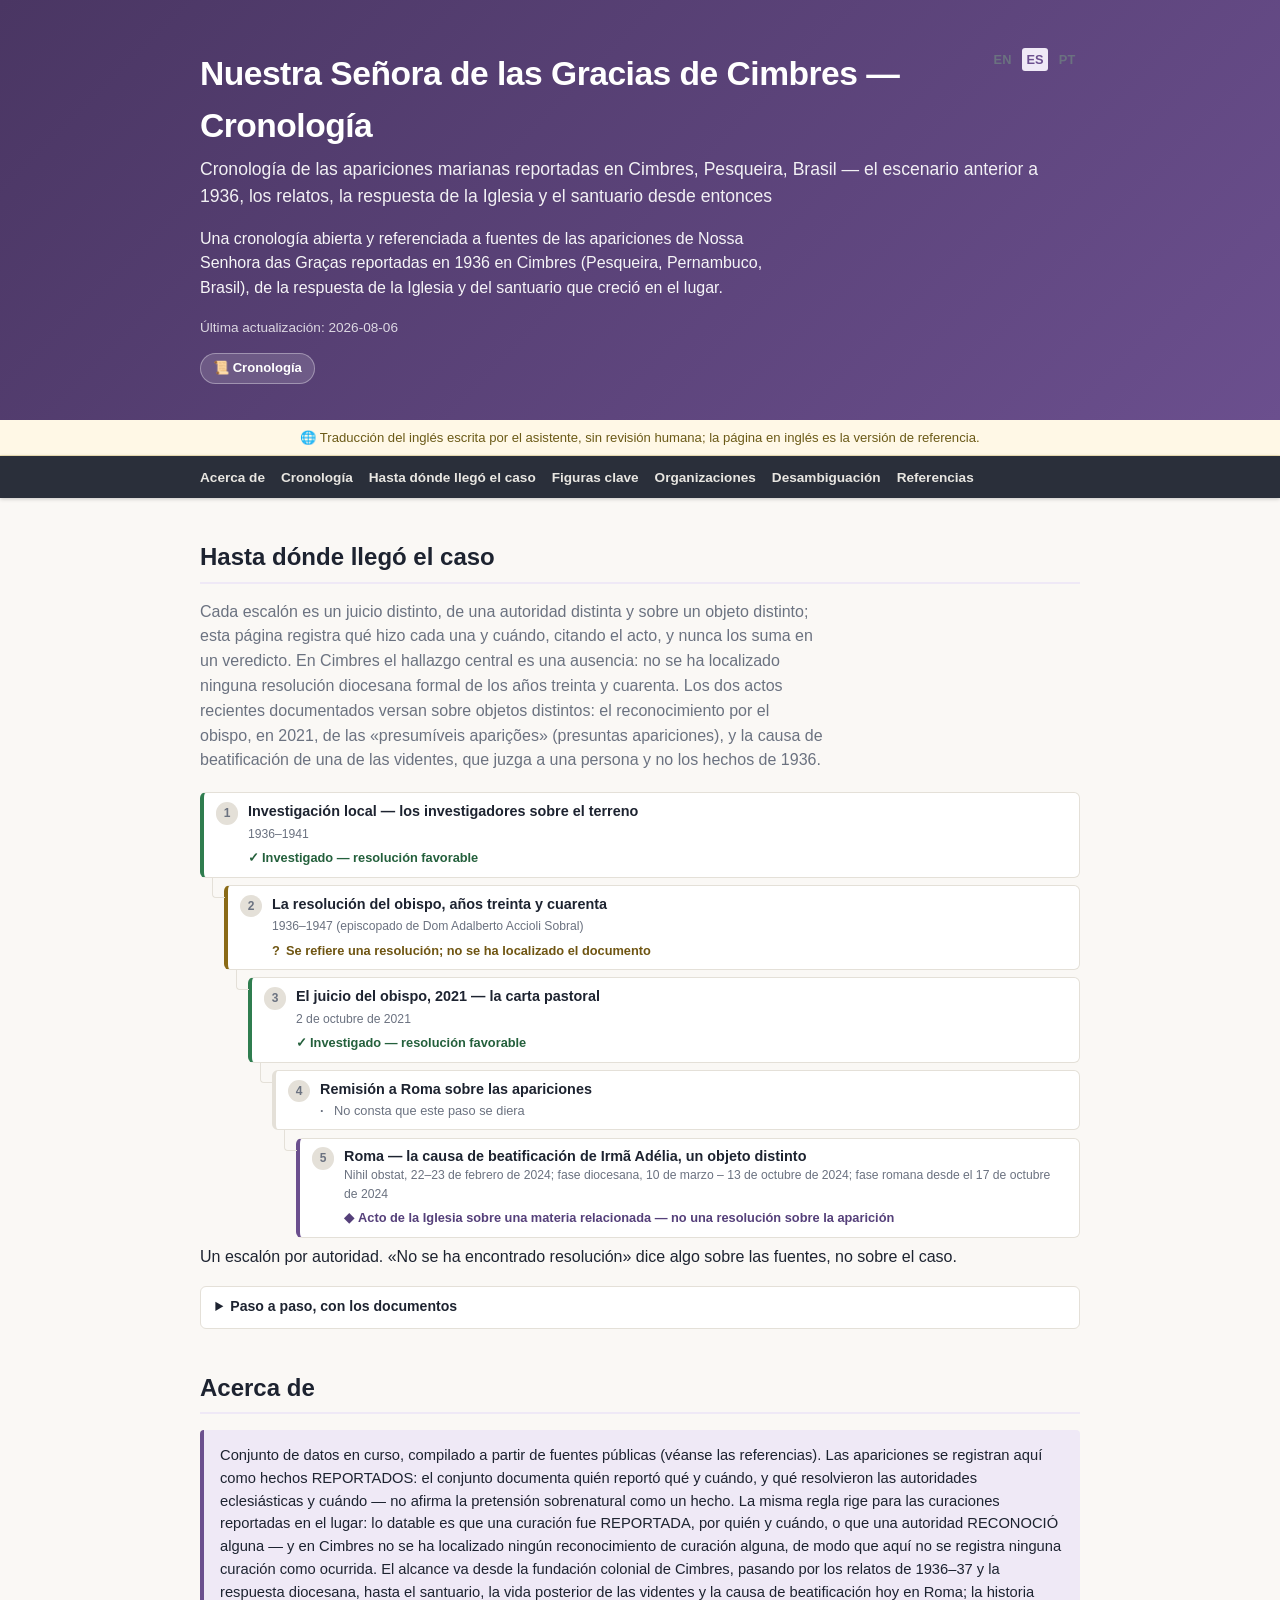
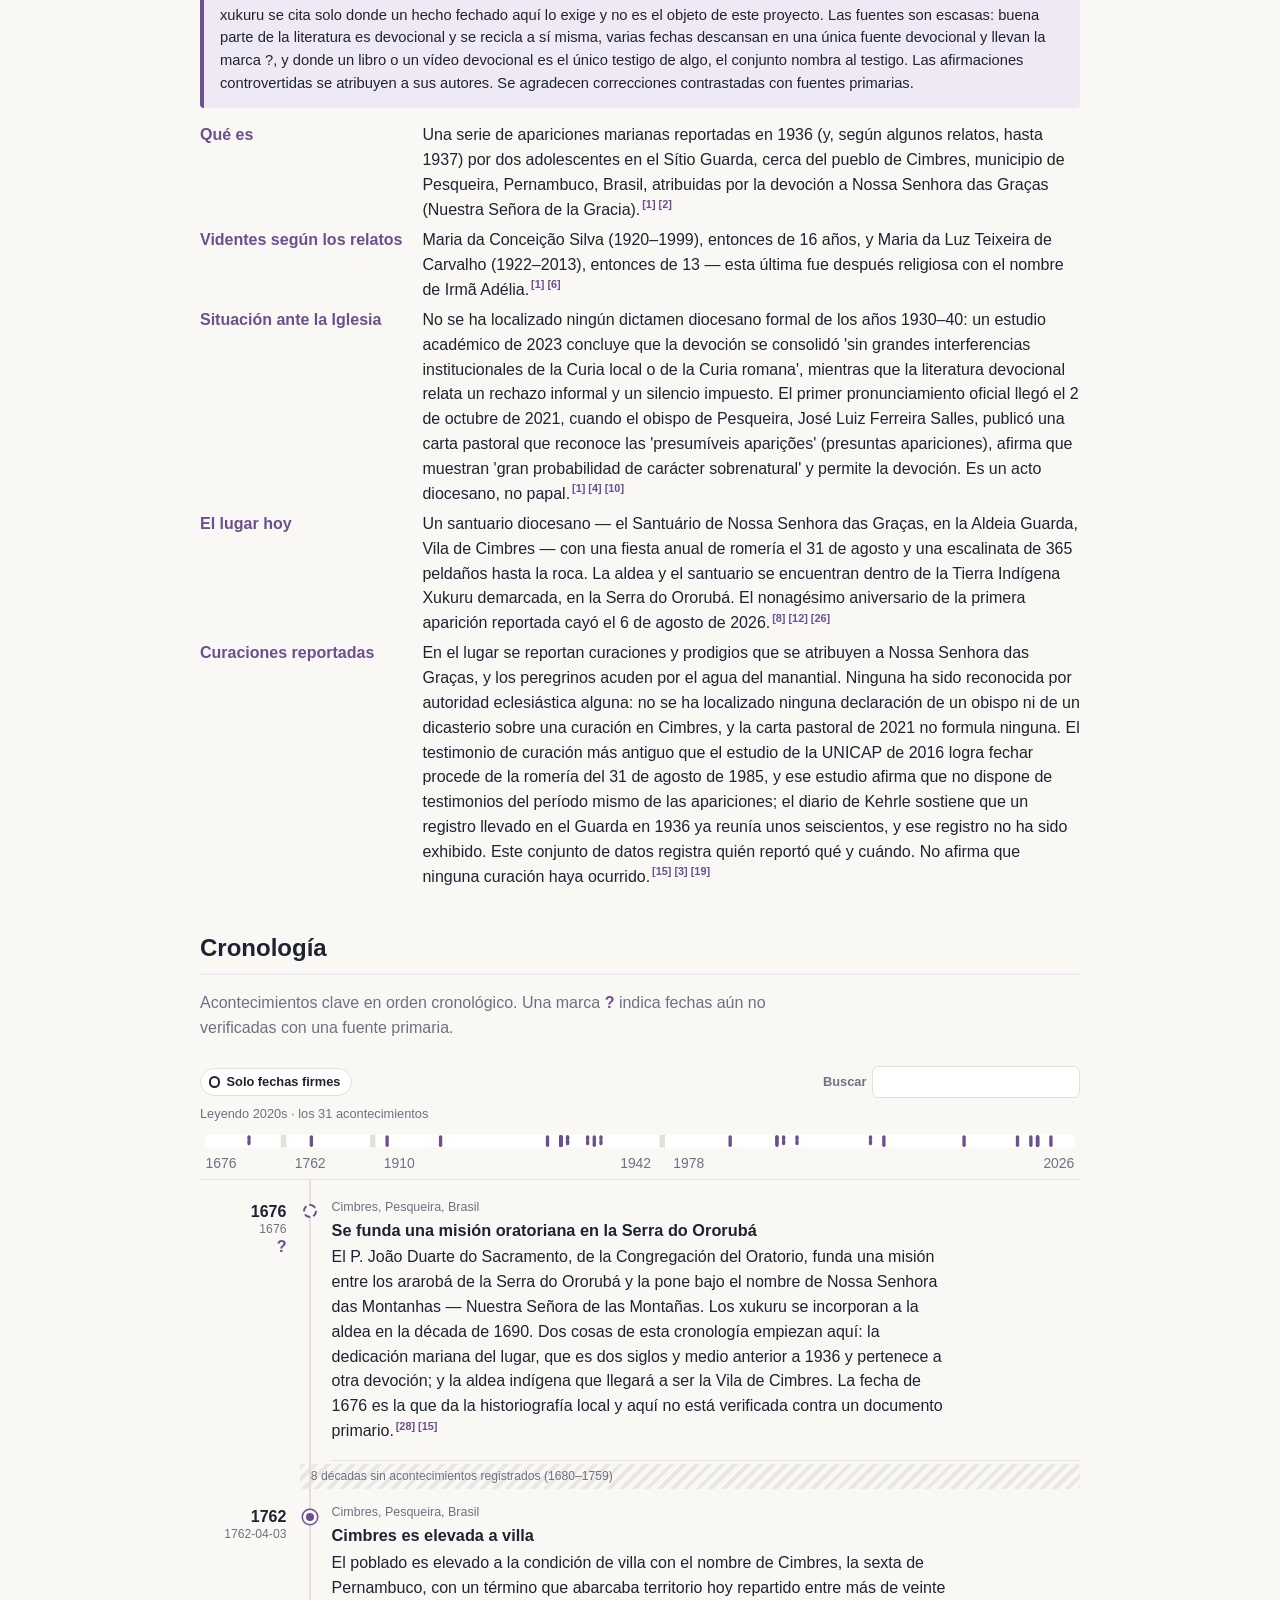
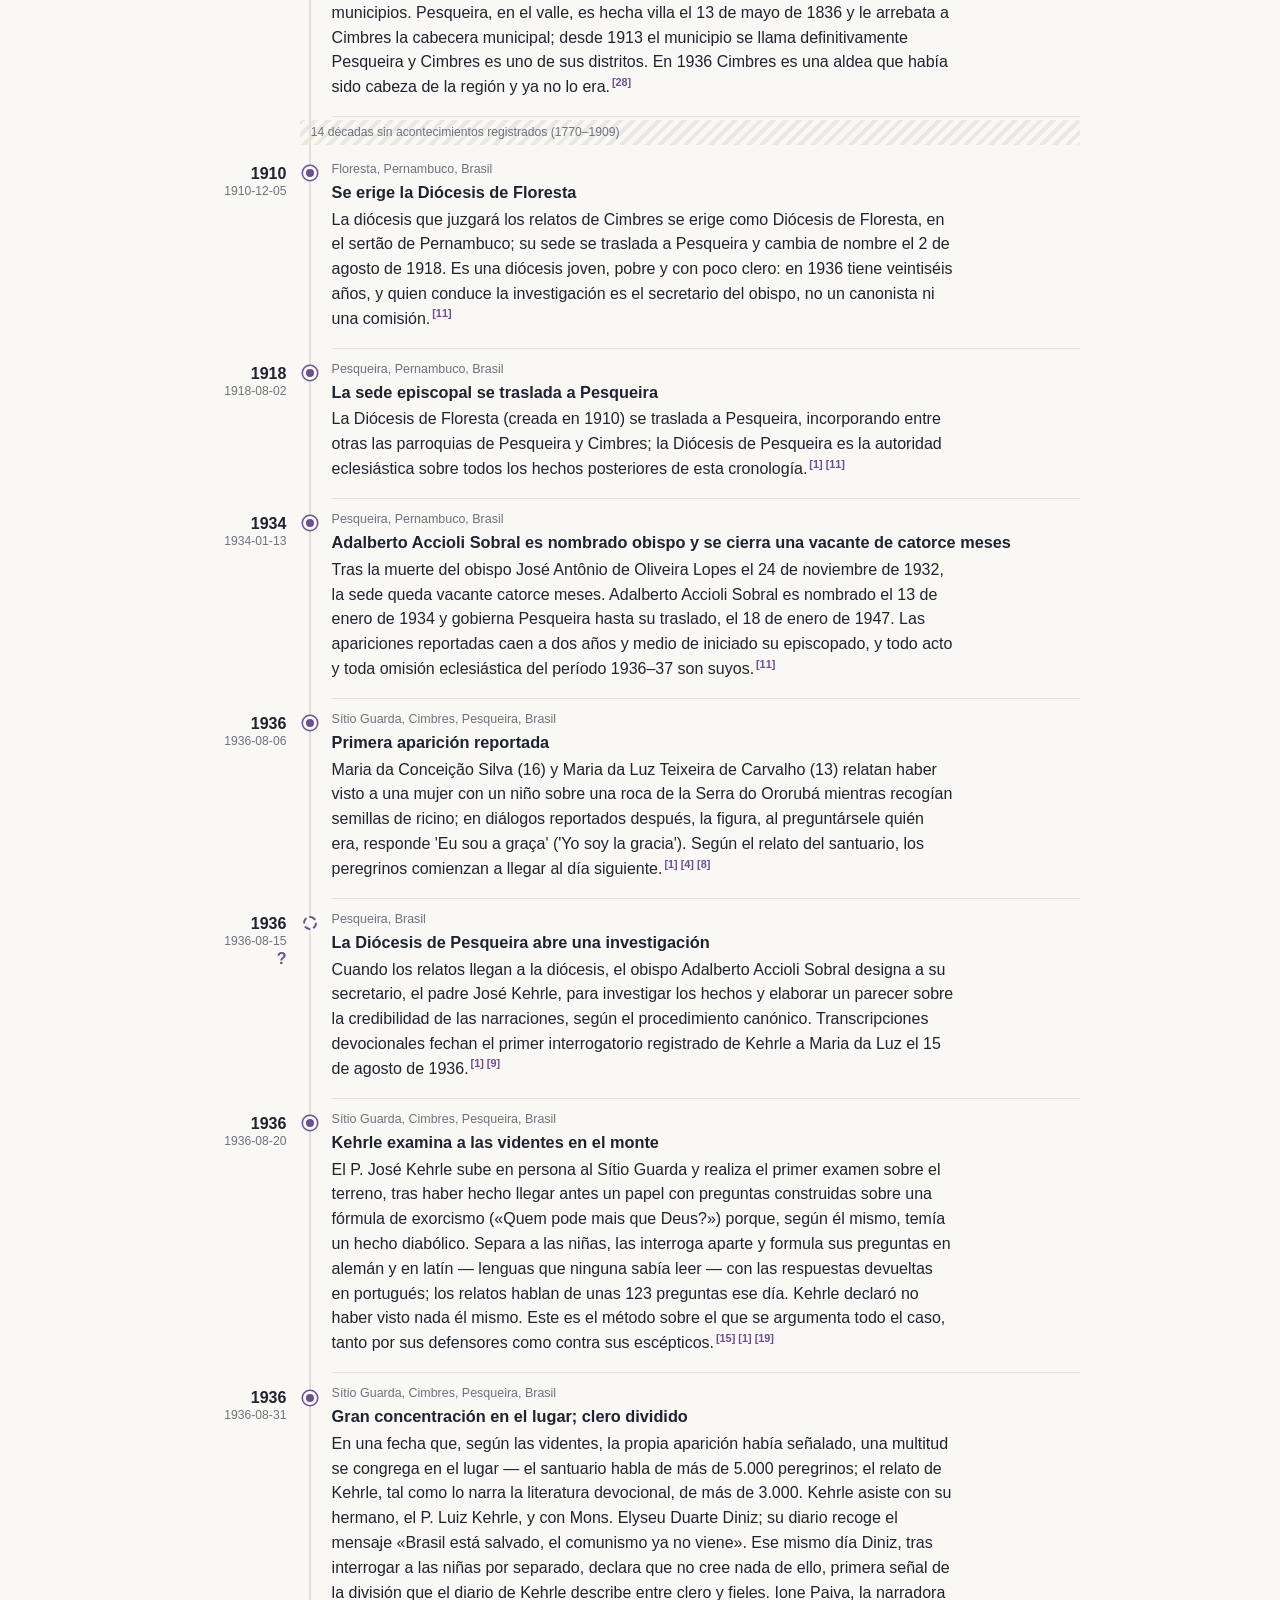
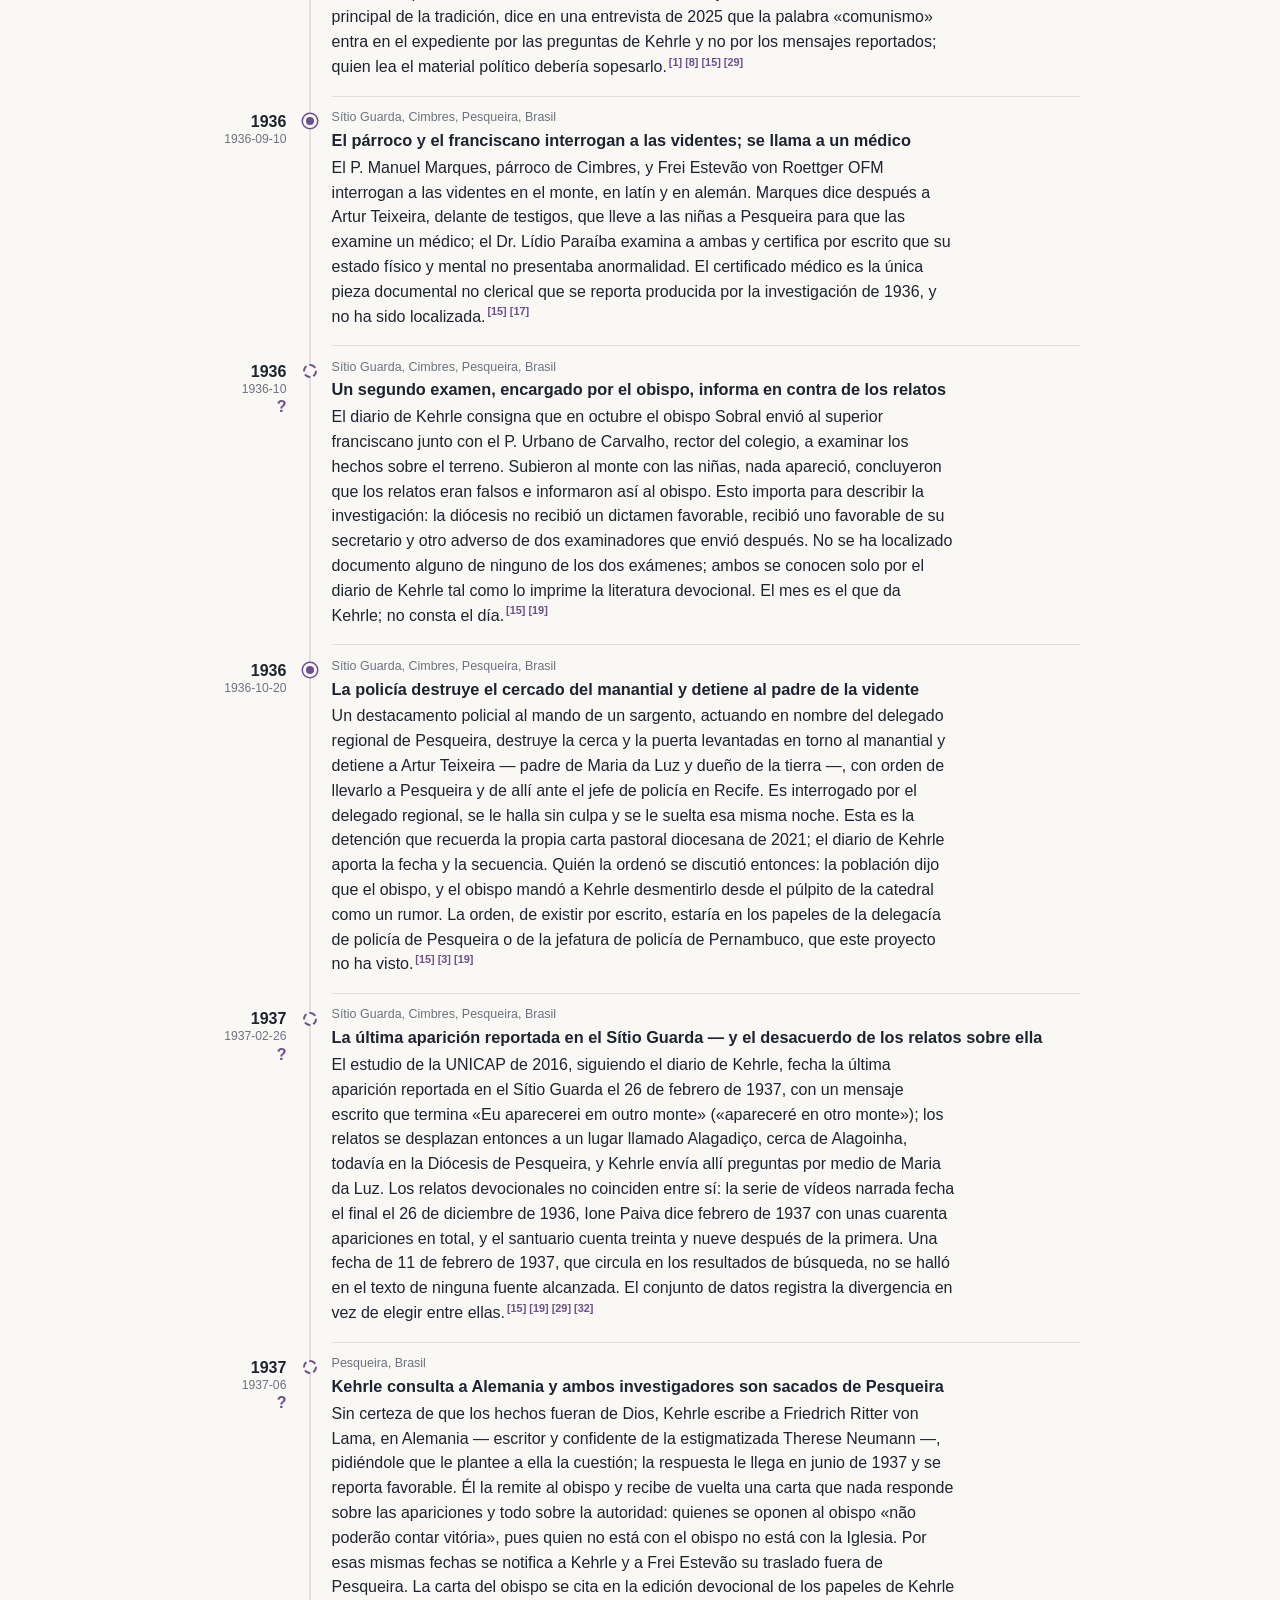
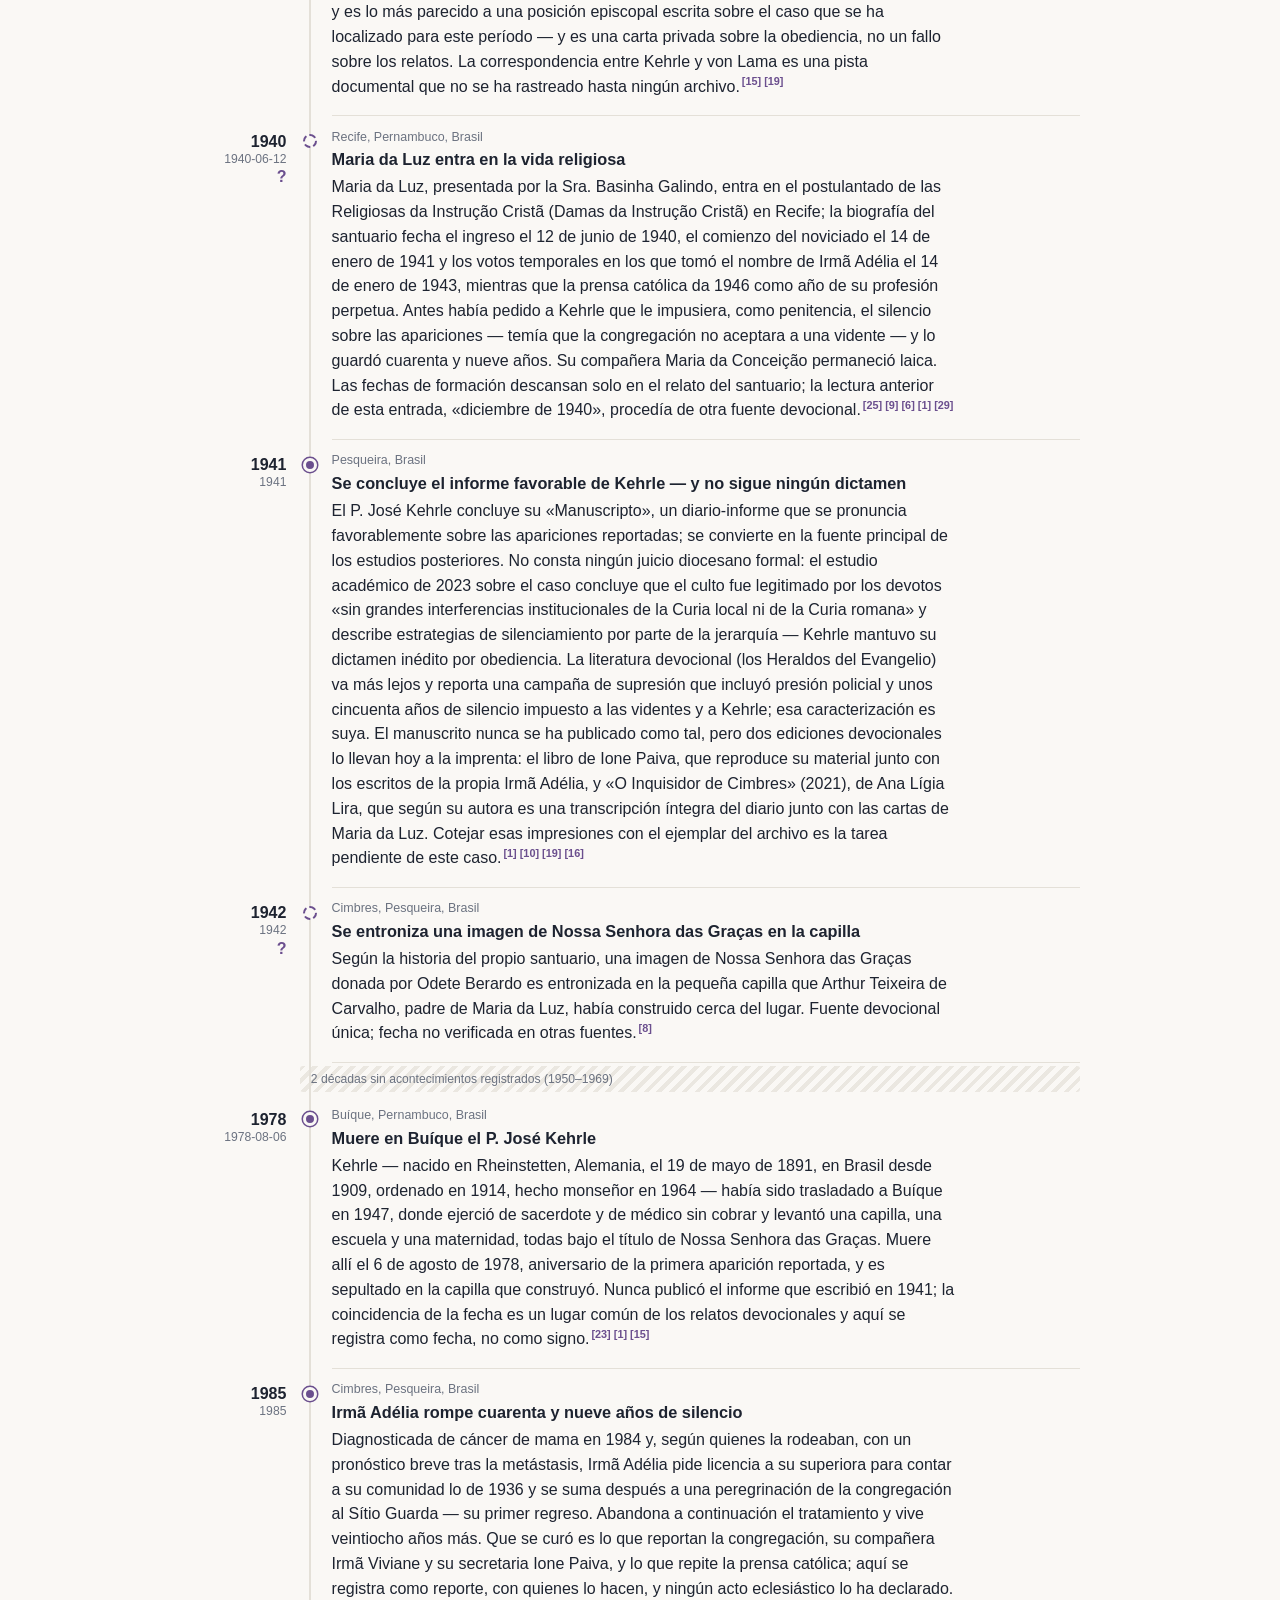
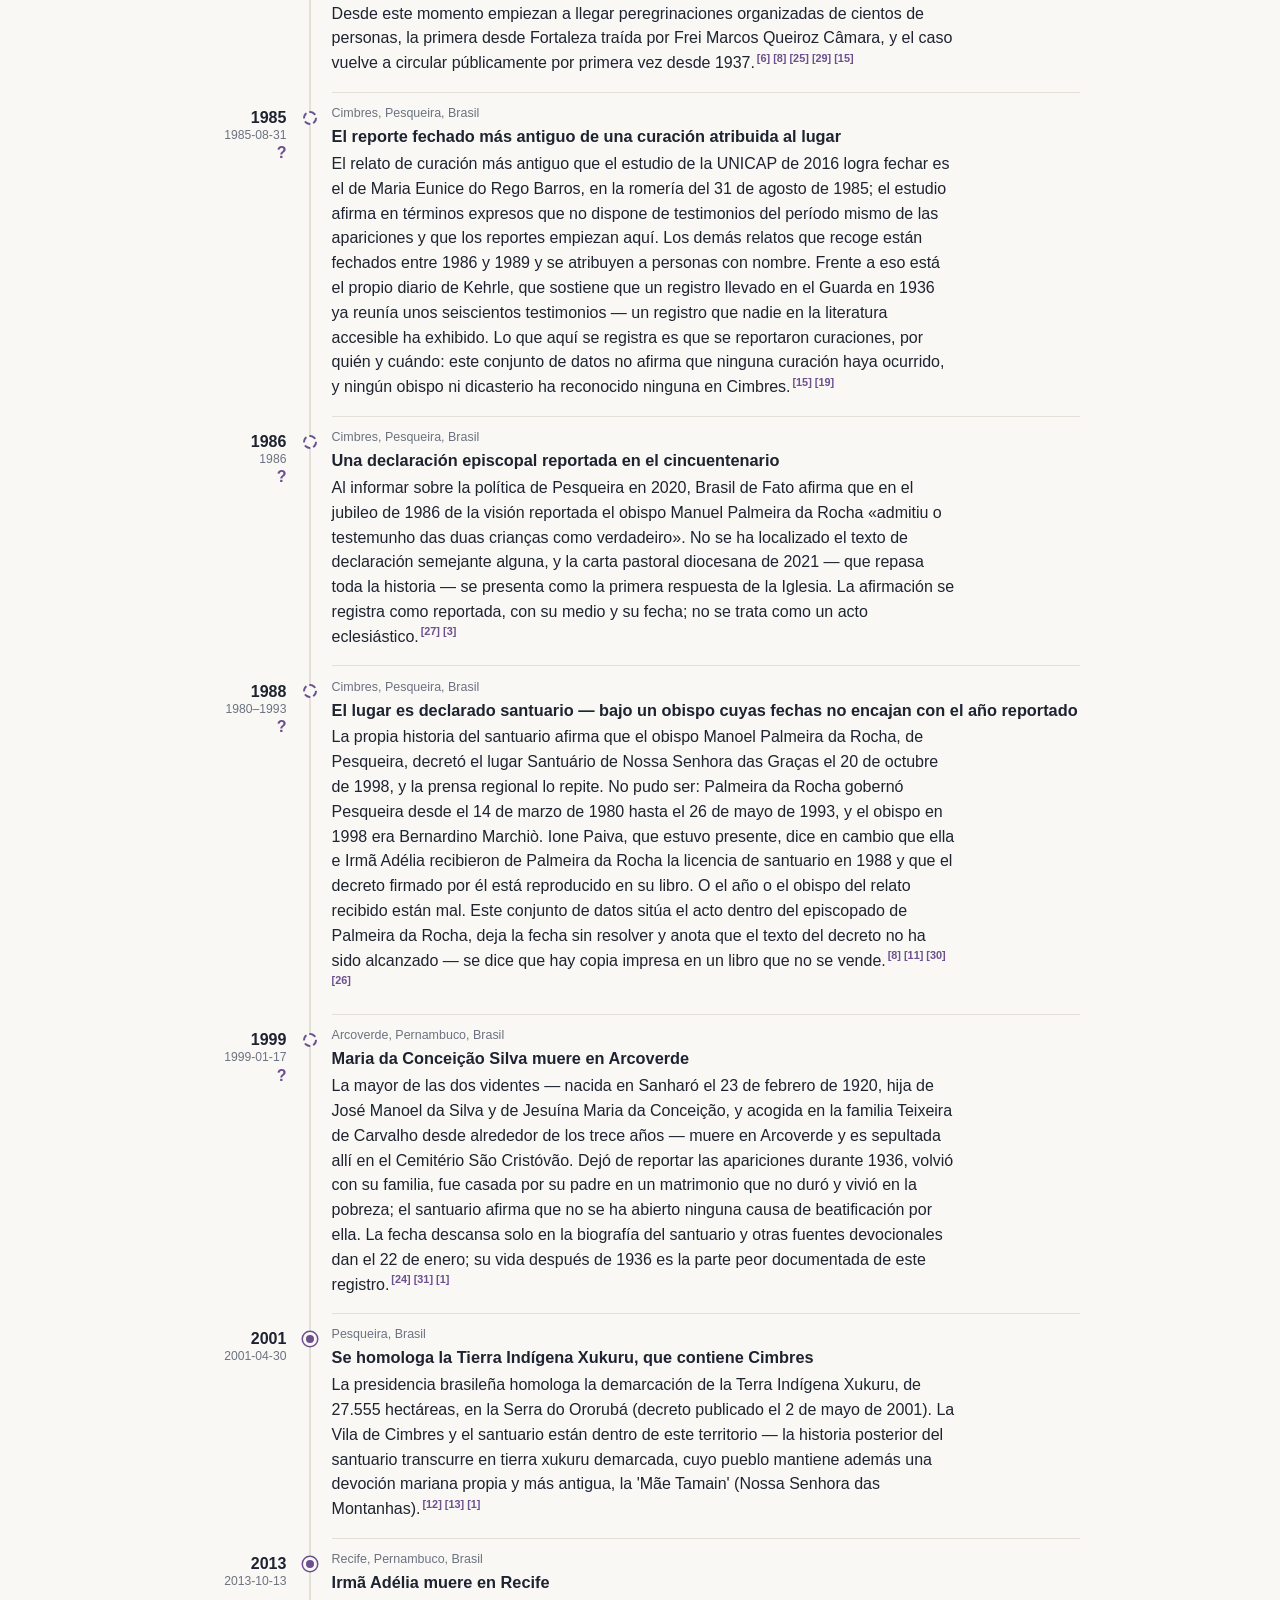
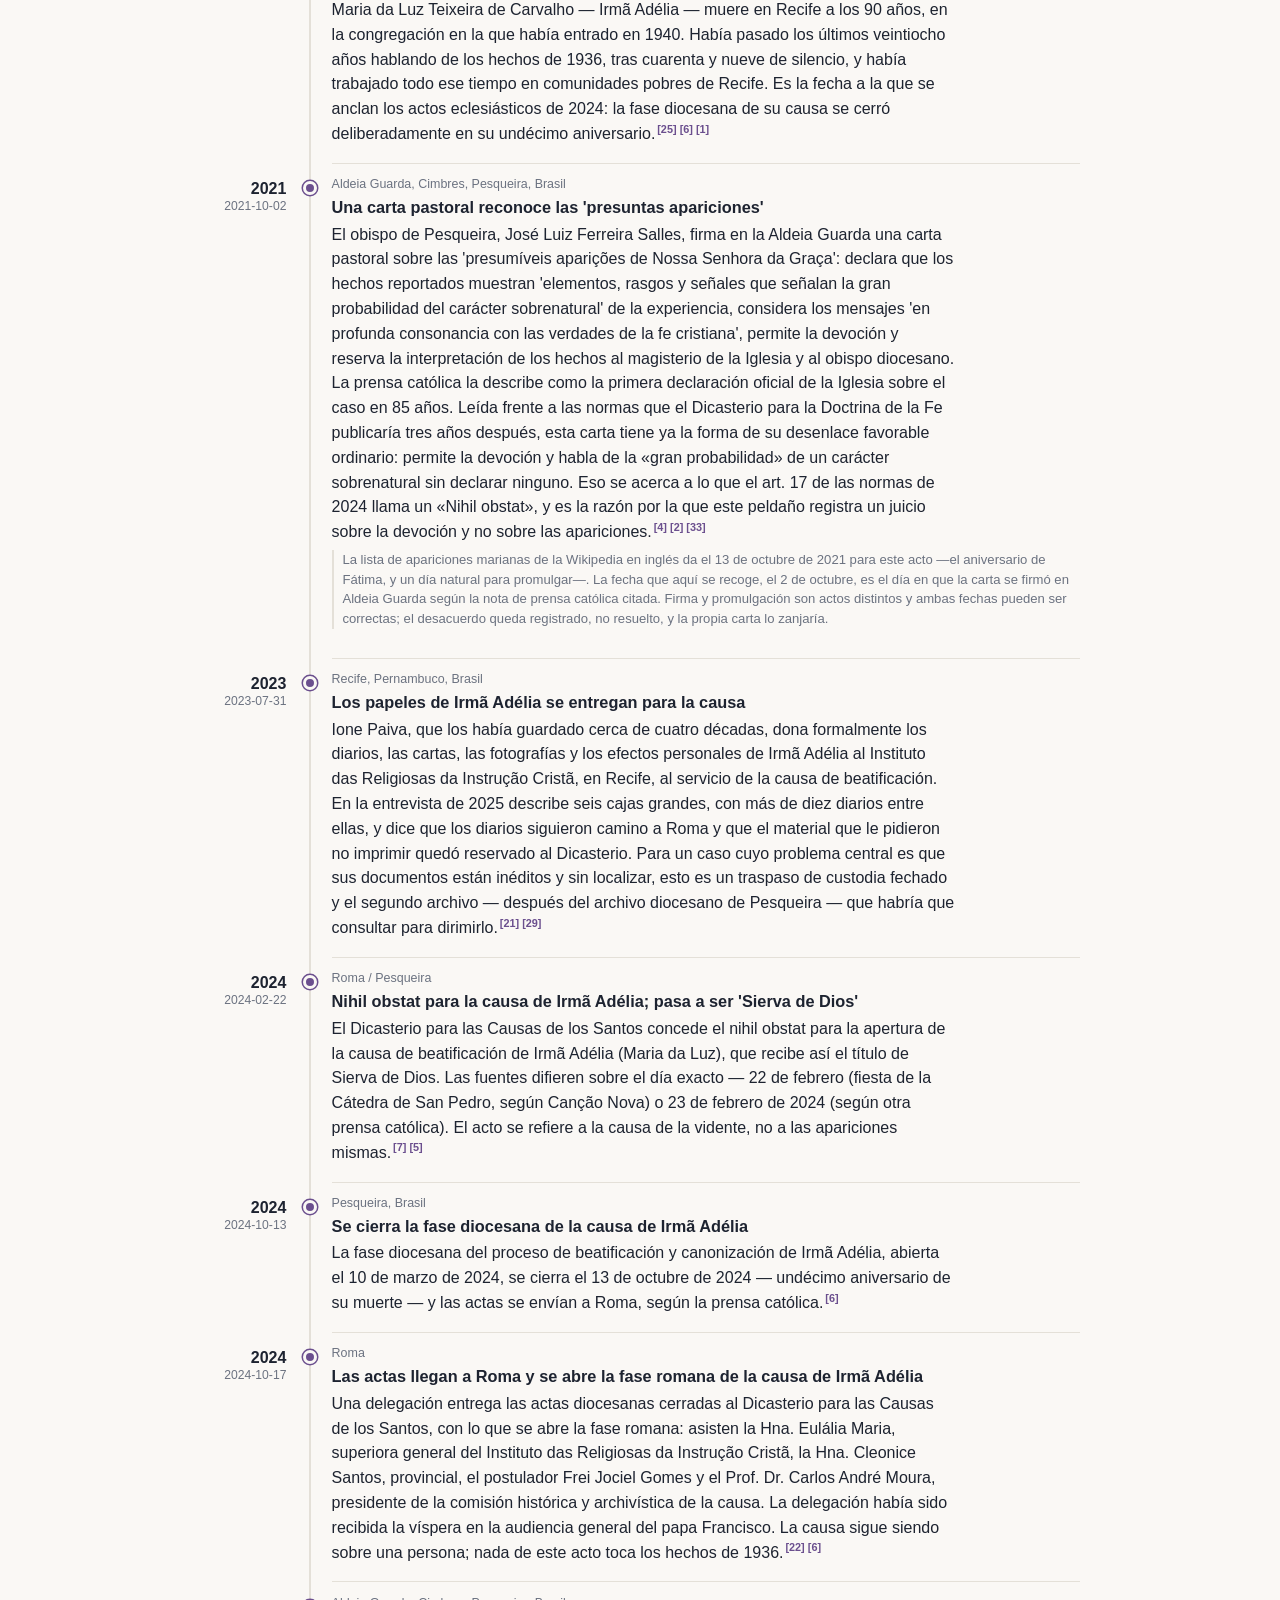
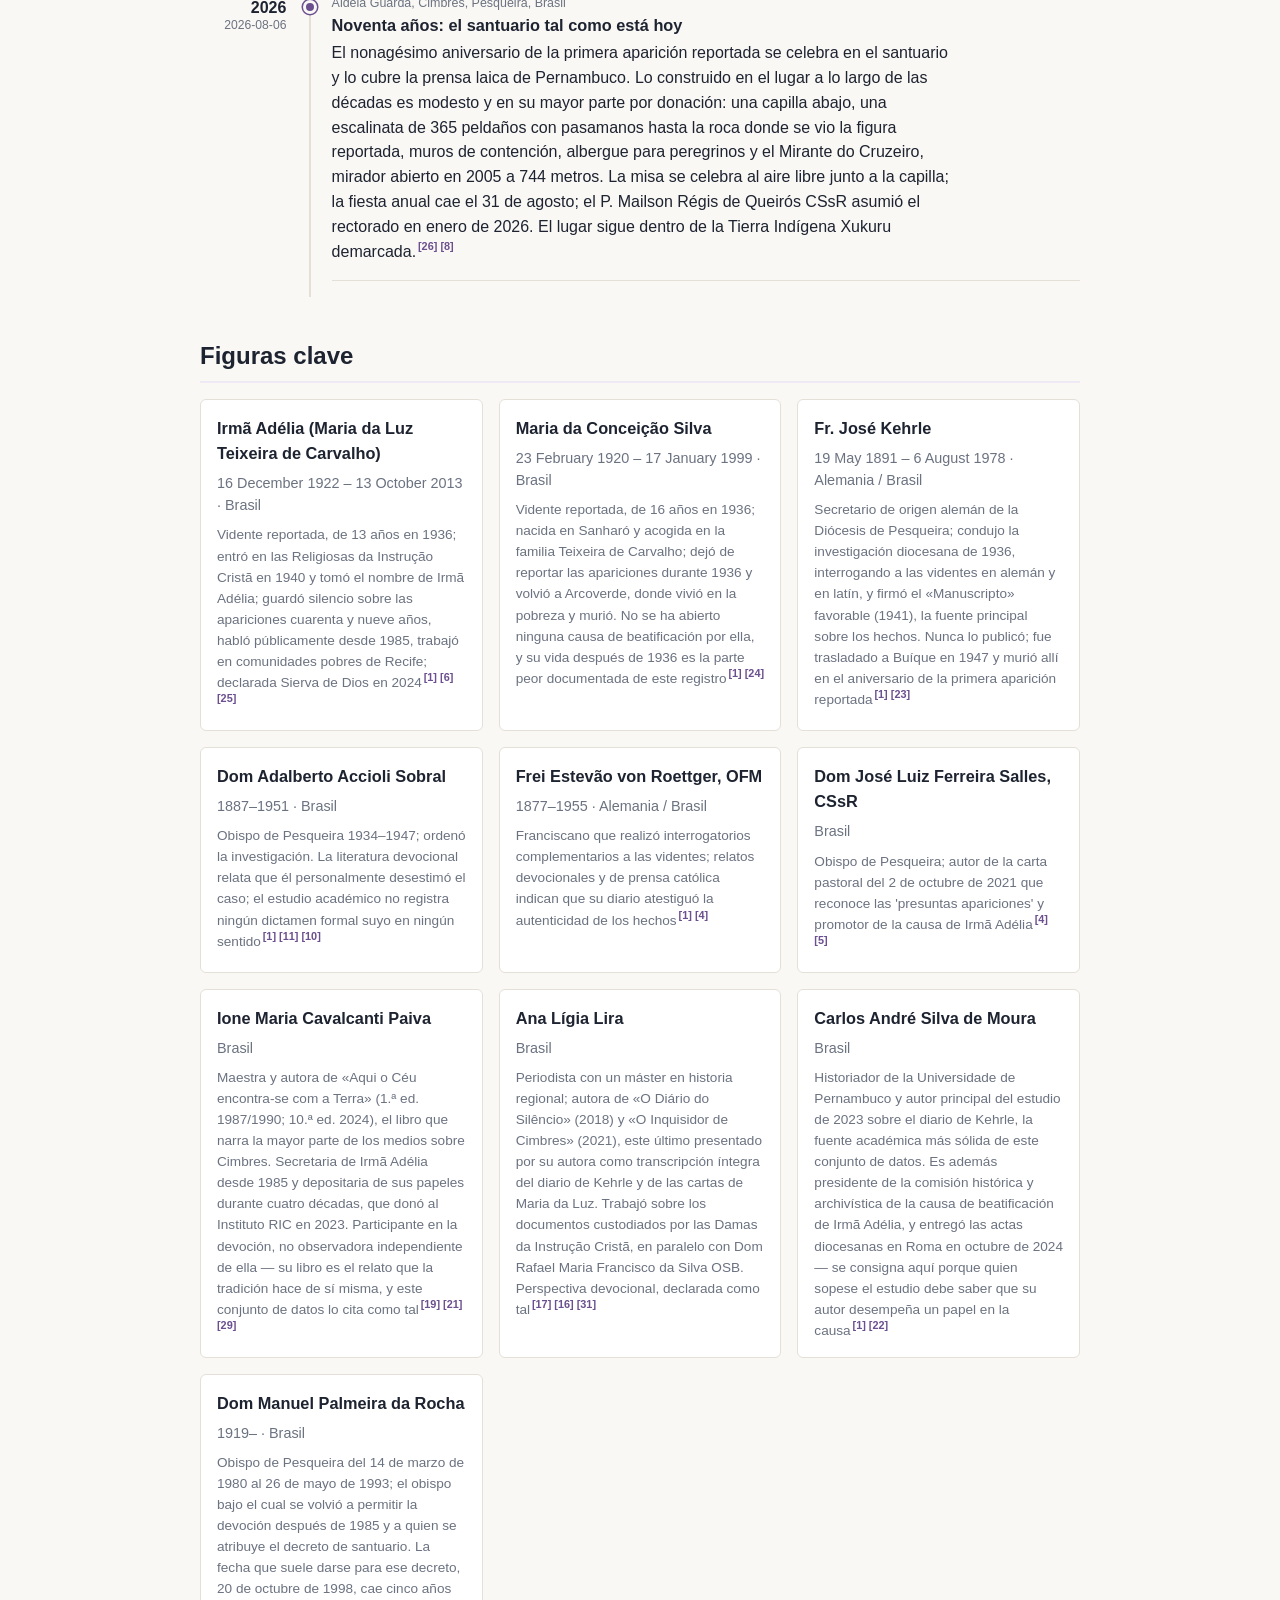
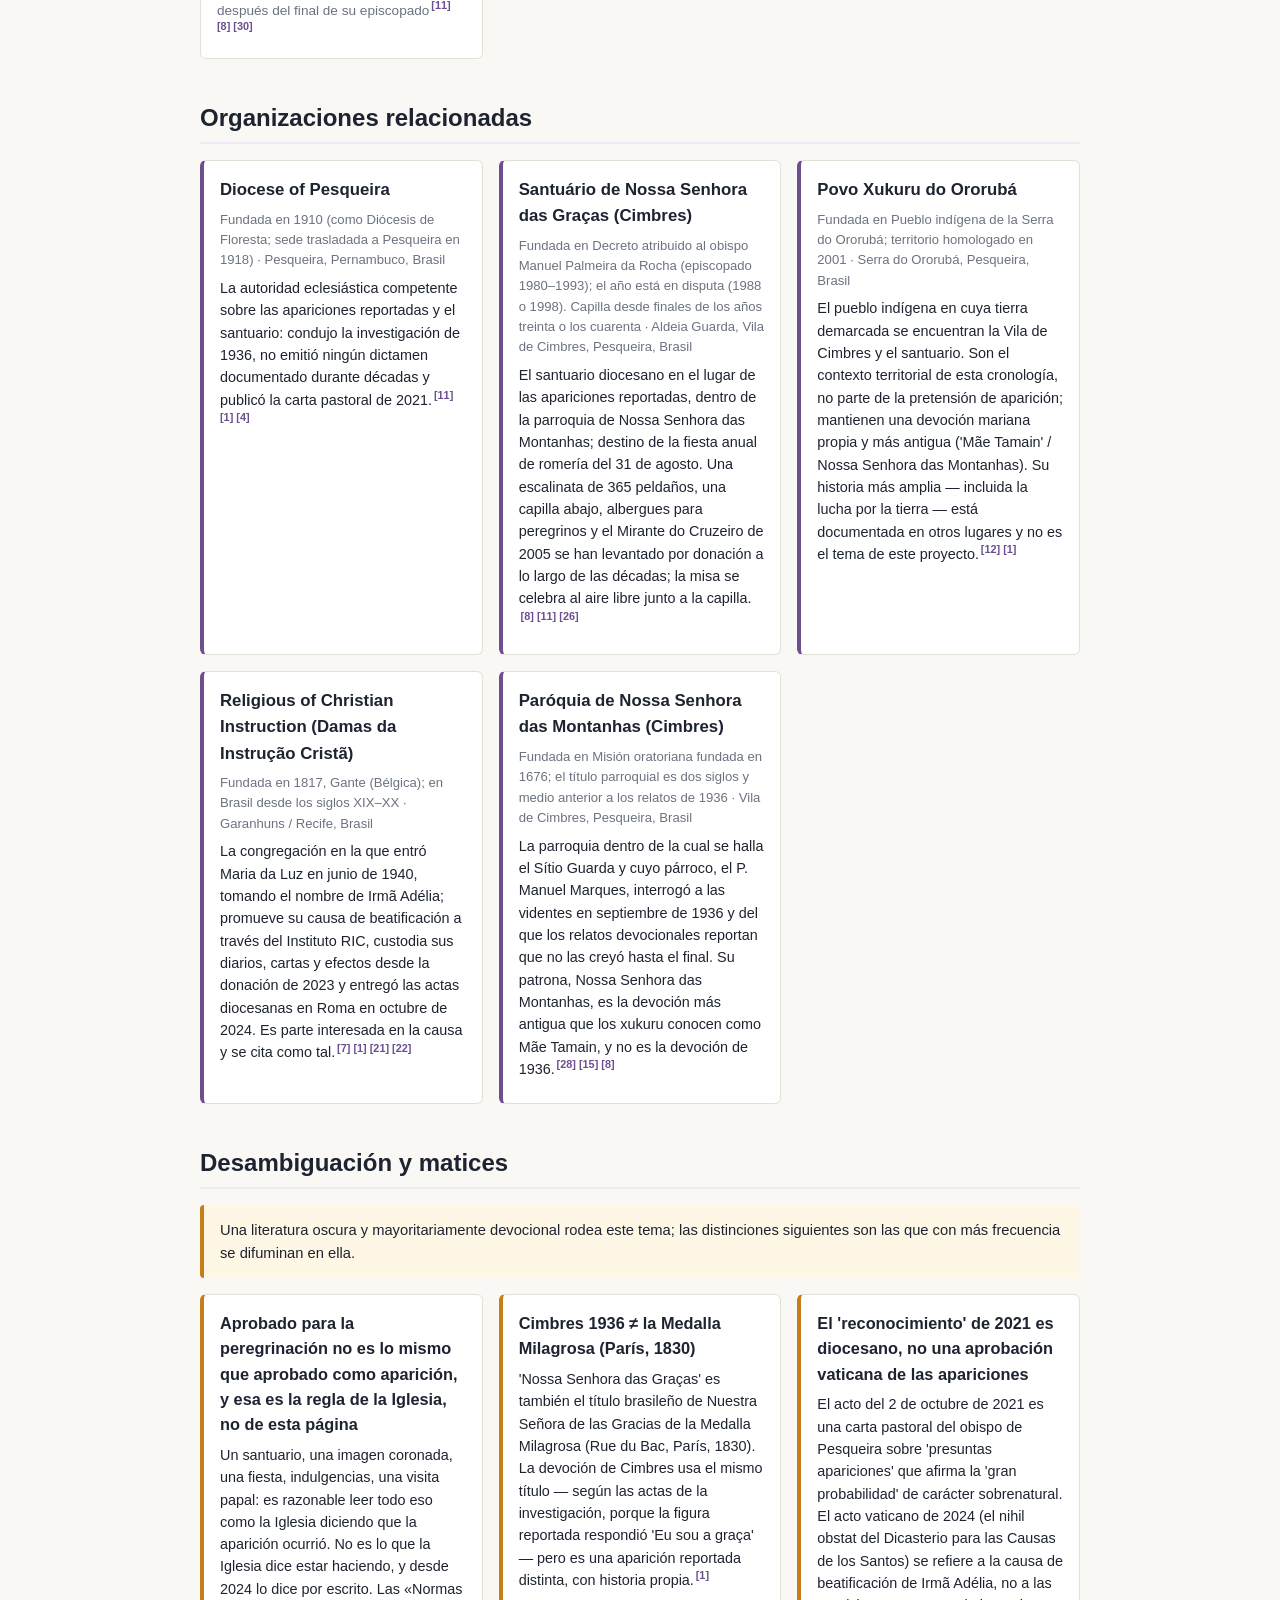
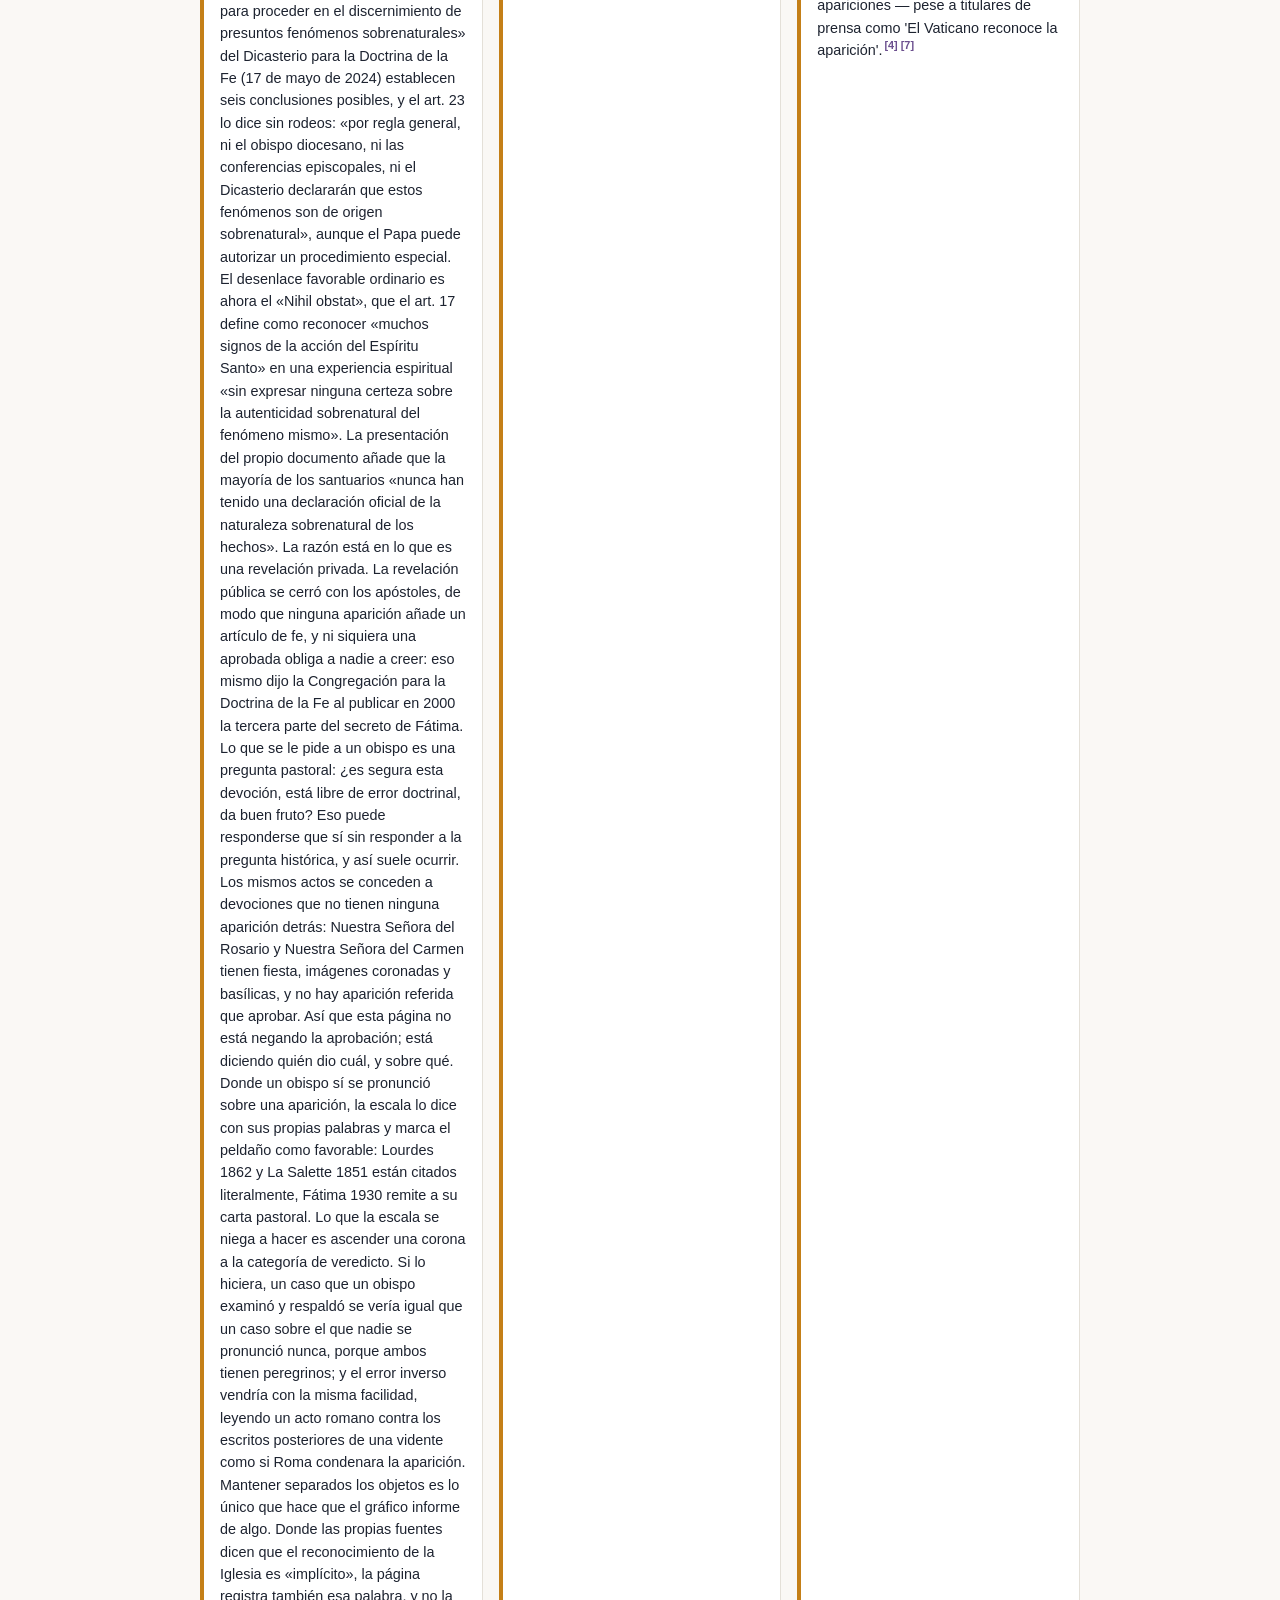
==== commit f527e49c: "Chronology as a time river (#20) Brings the site up to the core template (build.js, validate-data.js" ====
--- a/docs/es/index.html
+++ b/docs/es/index.html
@@ -14,6 +14,7 @@
     gtag('config', 'G-R9LV1QZHVE');
   </script>
   <link rel="stylesheet" href="../styles.css">
+  <script src="../river.js" defer></script>
   <link rel="canonical" href="https://cronologia.github.io/cimbres/es/">
   <link rel="alternate" hreflang="en" href="https://cronologia.github.io/cimbres/en/">
   <link rel="alternate" hreflang="es" href="https://cronologia.github.io/cimbres/es/">
@@ -222,216 +223,308 @@
       </dl>
     </section>
 
-    <section id="chronology">
+    <section id="chronology" class="river">
       <h2>Cronología</h2>
       <p class="section-intro">Acontecimientos clave en orden cronológico. Una marca <span class="flag">?</span> indica
       fechas aún no verificadas con una fuente primaria.</p>
-      <div class="table-scroll">
-      <table class="meetings">
-        <thead>
-          <tr><th>Año</th><th>Fecha</th><th>Lugar</th><th>Acontecimiento</th></tr>
-        </thead>
-        <tbody>
-        <tr class="decade-row" id="decade-1670"><th colspan="4">1670s</th></tr>
-        <tr>
-          <td class="year">1676</td>
-          <td>1676 <span class="flag" title="Fecha aún no verificada con una fuente primaria">?</span></td>
-          <td>Cimbres, Pesqueira, Brasil</td>
-          <td><strong>Se funda una misión oratoriana en la Serra do Ororubá</strong> <span class="muted">— El P. João Duarte do Sacramento, de la Congregación del Oratorio, funda una misión entre los ararobá de la Serra do Ororubá y la pone bajo el nombre de Nossa Senhora das Montanhas — Nuestra Señora de las Montañas. Los xukuru se incorporan a la aldea en la década de 1690. Dos cosas de esta cronología empiezan aquí: la dedicación mariana del lugar, que es dos siglos y medio anterior a 1936 y pertenece a otra devoción; y la aldea indígena que llegará a ser la Vila de Cimbres. La fecha de 1676 es la que da la historiografía local y aquí no está verificada contra un documento primario.</span><sup class="cite"><a href="#ref-28" title="Reference 28">[28]</a> <a href="#ref-15" title="Reference 15">[15]</a></sup></td>
-        </tr>
-        <tr class="decade-row" id="decade-1760"><th colspan="4">1760s</th></tr>
-        <tr>
-          <td class="year">1762</td>
-          <td>1762-04-03</td>
-          <td>Cimbres, Pesqueira, Brasil</td>
-          <td><strong>Cimbres es elevada a villa</strong> <span class="muted">— El poblado es elevado a la condición de villa con el nombre de Cimbres, la sexta de Pernambuco, con un término que abarcaba territorio hoy repartido entre más de veinte municipios. Pesqueira, en el valle, es hecha villa el 13 de mayo de 1836 y le arrebata a Cimbres la cabecera municipal; desde 1913 el municipio se llama definitivamente Pesqueira y Cimbres es uno de sus distritos. En 1936 Cimbres es una aldea que había sido cabeza de la región y ya no lo era.</span><sup class="cite"><a href="#ref-28" title="Reference 28">[28]</a></sup></td>
-        </tr>
-        <tr class="decade-row" id="decade-1910"><th colspan="4">1910s</th></tr>
-        <tr>
-          <td class="year">1910</td>
-          <td>1910-12-05</td>
-          <td>Floresta, Pernambuco, Brasil</td>
-          <td><strong>Se erige la Diócesis de Floresta</strong> <span class="muted">— La diócesis que juzgará los relatos de Cimbres se erige como Diócesis de Floresta, en el sertão de Pernambuco; su sede se traslada a Pesqueira y cambia de nombre el 2 de agosto de 1918. Es una diócesis joven, pobre y con poco clero: en 1936 tiene veintiséis años, y quien conduce la investigación es el secretario del obispo, no un canonista ni una comisión.</span><sup class="cite"><a href="#ref-11" title="Reference 11">[11]</a></sup></td>
-        </tr>
-        <tr>
-          <td class="year">1918</td>
-          <td>1918-08-02</td>
-          <td>Pesqueira, Pernambuco, Brasil</td>
-          <td><strong>La sede episcopal se traslada a Pesqueira</strong> <span class="muted">— La Diócesis de Floresta (creada en 1910) se traslada a Pesqueira, incorporando entre otras las parroquias de Pesqueira y Cimbres; la Diócesis de Pesqueira es la autoridad eclesiástica sobre todos los hechos posteriores de esta cronología.</span><sup class="cite"><a href="#ref-1" title="Reference 1">[1]</a> <a href="#ref-11" title="Reference 11">[11]</a></sup></td>
-        </tr>
-        <tr class="decade-row" id="decade-1930"><th colspan="4">1930s</th></tr>
-        <tr>
-          <td class="year">1934</td>
-          <td>1934-01-13</td>
-          <td>Pesqueira, Pernambuco, Brasil</td>
-          <td><strong>Adalberto Accioli Sobral es nombrado obispo y se cierra una vacante de catorce meses</strong> <span class="muted">— Tras la muerte del obispo José Antônio de Oliveira Lopes el 24 de noviembre de 1932, la sede queda vacante catorce meses. Adalberto Accioli Sobral es nombrado el 13 de enero de 1934 y gobierna Pesqueira hasta su traslado, el 18 de enero de 1947. Las apariciones reportadas caen a dos años y medio de iniciado su episcopado, y todo acto y toda omisión eclesiástica del período 1936–37 son suyos.</span><sup class="cite"><a href="#ref-11" title="Reference 11">[11]</a></sup></td>
-        </tr>
-        <tr>
-          <td class="year">1936</td>
-          <td>1936-08-06</td>
-          <td>Sítio Guarda, Cimbres, Pesqueira, Brasil</td>
-          <td><strong>Primera aparición reportada</strong> <span class="muted">— Maria da Conceição Silva (16) y Maria da Luz Teixeira de Carvalho (13) relatan haber visto a una mujer con un niño sobre una roca de la Serra do Ororubá mientras recogían semillas de ricino; en diálogos reportados después, la figura, al preguntársele quién era, responde &#39;Eu sou a graça&#39; (&#39;Yo soy la gracia&#39;). Según el relato del santuario, los peregrinos comienzan a llegar al día siguiente.</span><sup class="cite"><a href="#ref-1" title="Reference 1">[1]</a> <a href="#ref-4" title="Reference 4">[4]</a> <a href="#ref-8" title="Reference 8">[8]</a></sup></td>
-        </tr>
-        <tr>
-          <td class="year">1936</td>
-          <td>1936-08-15 <span class="flag" title="Fecha aún no verificada con una fuente primaria">?</span></td>
-          <td>Pesqueira, Brasil</td>
-          <td><strong>La Diócesis de Pesqueira abre una investigación</strong> <span class="muted">— Cuando los relatos llegan a la diócesis, el obispo Adalberto Accioli Sobral designa a su secretario, el padre José Kehrle, para investigar los hechos y elaborar un parecer sobre la credibilidad de las narraciones, según el procedimiento canónico. Transcripciones devocionales fechan el primer interrogatorio registrado de Kehrle a Maria da Luz el 15 de agosto de 1936.</span><sup class="cite"><a href="#ref-1" title="Reference 1">[1]</a> <a href="#ref-9" title="Reference 9">[9]</a></sup></td>
-        </tr>
-        <tr>
-          <td class="year">1936</td>
-          <td>1936-08-20</td>
-          <td>Sítio Guarda, Cimbres, Pesqueira, Brasil</td>
-          <td><strong>Kehrle examina a las videntes en el monte</strong> <span class="muted">— El P. José Kehrle sube en persona al Sítio Guarda y realiza el primer examen sobre el terreno, tras haber hecho llegar antes un papel con preguntas construidas sobre una fórmula de exorcismo («Quem pode mais que Deus?») porque, según él mismo, temía un hecho diabólico. Separa a las niñas, las interroga aparte y formula sus preguntas en alemán y en latín — lenguas que ninguna sabía leer — con las respuestas devueltas en portugués; los relatos hablan de unas 123 preguntas ese día. Kehrle declaró no haber visto nada él mismo. Este es el método sobre el que se argumenta todo el caso, tanto por sus defensores como contra sus escépticos.</span><sup class="cite"><a href="#ref-15" title="Reference 15">[15]</a> <a href="#ref-1" title="Reference 1">[1]</a> <a href="#ref-19" title="Reference 19">[19]</a></sup></td>
-        </tr>
-        <tr>
-          <td class="year">1936</td>
-          <td>1936-08-31</td>
-          <td>Sítio Guarda, Cimbres, Pesqueira, Brasil</td>
-          <td><strong>Gran concentración en el lugar; clero dividido</strong> <span class="muted">— En una fecha que, según las videntes, la propia aparición había señalado, una multitud se congrega en el lugar — el santuario habla de más de 5.000 peregrinos; el relato de Kehrle, tal como lo narra la literatura devocional, de más de 3.000. Kehrle asiste con su hermano, el P. Luiz Kehrle, y con Mons. Elyseu Duarte Diniz; su diario recoge el mensaje «Brasil está salvado, el comunismo ya no viene». Ese mismo día Diniz, tras interrogar a las niñas por separado, declara que no cree nada de ello, primera señal de la división que el diario de Kehrle describe entre clero y fieles. Ione Paiva, la narradora principal de la tradición, dice en una entrevista de 2025 que la palabra «comunismo» entra en el expediente por las preguntas de Kehrle y no por los mensajes reportados; quien lea el material político debería sopesarlo.</span><sup class="cite"><a href="#ref-1" title="Reference 1">[1]</a> <a href="#ref-8" title="Reference 8">[8]</a> <a href="#ref-15" title="Reference 15">[15]</a> <a href="#ref-29" title="Reference 29">[29]</a></sup></td>
-        </tr>
-        <tr>
-          <td class="year">1936</td>
-          <td>1936-09-10</td>
-          <td>Sítio Guarda, Cimbres, Pesqueira, Brasil</td>
-          <td><strong>El párroco y el franciscano interrogan a las videntes; se llama a un médico</strong> <span class="muted">— El P. Manuel Marques, párroco de Cimbres, y Frei Estevão von Roettger OFM interrogan a las videntes en el monte, en latín y en alemán. Marques dice después a Artur Teixeira, delante de testigos, que lleve a las niñas a Pesqueira para que las examine un médico; el Dr. Lídio Paraíba examina a ambas y certifica por escrito que su estado físico y mental no presentaba anormalidad. El certificado médico es la única pieza documental no clerical que se reporta producida por la investigación de 1936, y no ha sido localizada.</span><sup class="cite"><a href="#ref-15" title="Reference 15">[15]</a> <a href="#ref-17" title="Reference 17">[17]</a></sup></td>
-        </tr>
-        <tr>
-          <td class="year">1936</td>
-          <td>1936-10 <span class="flag" title="Fecha aún no verificada con una fuente primaria">?</span></td>
-          <td>Sítio Guarda, Cimbres, Pesqueira, Brasil</td>
-          <td><strong>Un segundo examen, encargado por el obispo, informa en contra de los relatos</strong> <span class="muted">— El diario de Kehrle consigna que en octubre el obispo Sobral envió al superior franciscano junto con el P. Urbano de Carvalho, rector del colegio, a examinar los hechos sobre el terreno. Subieron al monte con las niñas, nada apareció, concluyeron que los relatos eran falsos e informaron así al obispo. Esto importa para describir la investigación: la diócesis no recibió un dictamen favorable, recibió uno favorable de su secretario y otro adverso de dos examinadores que envió después. No se ha localizado documento alguno de ninguno de los dos exámenes; ambos se conocen solo por el diario de Kehrle tal como lo imprime la literatura devocional. El mes es el que da Kehrle; no consta el día.</span><sup class="cite"><a href="#ref-15" title="Reference 15">[15]</a> <a href="#ref-19" title="Reference 19">[19]</a></sup></td>
-        </tr>
-        <tr>
-          <td class="year">1936</td>
-          <td>1936-10-20</td>
-          <td>Sítio Guarda, Cimbres, Pesqueira, Brasil</td>
-          <td><strong>La policía destruye el cercado del manantial y detiene al padre de la vidente</strong> <span class="muted">— Un destacamento policial al mando de un sargento, actuando en nombre del delegado regional de Pesqueira, destruye la cerca y la puerta levantadas en torno al manantial y detiene a Artur Teixeira — padre de Maria da Luz y dueño de la tierra —, con orden de llevarlo a Pesqueira y de allí ante el jefe de policía en Recife. Es interrogado por el delegado regional, se le halla sin culpa y se le suelta esa misma noche. Esta es la detención que recuerda la propia carta pastoral diocesana de 2021; el diario de Kehrle aporta la fecha y la secuencia. Quién la ordenó se discutió entonces: la población dijo que el obispo, y el obispo mandó a Kehrle desmentirlo desde el púlpito de la catedral como un rumor. La orden, de existir por escrito, estaría en los papeles de la delegacía de policía de Pesqueira o de la jefatura de policía de Pernambuco, que este proyecto no ha visto.</span><sup class="cite"><a href="#ref-15" title="Reference 15">[15]</a> <a href="#ref-3" title="Reference 3">[3]</a> <a href="#ref-19" title="Reference 19">[19]</a></sup></td>
-        </tr>
-        <tr>
-          <td class="year">1937</td>
-          <td>1937-02-26 <span class="flag" title="Fecha aún no verificada con una fuente primaria">?</span></td>
-          <td>Sítio Guarda, Cimbres, Pesqueira, Brasil</td>
-          <td><strong>La última aparición reportada en el Sítio Guarda — y el desacuerdo de los relatos sobre ella</strong> <span class="muted">— El estudio de la UNICAP de 2016, siguiendo el diario de Kehrle, fecha la última aparición reportada en el Sítio Guarda el 26 de febrero de 1937, con un mensaje escrito que termina «Eu aparecerei em outro monte» («apareceré en otro monte»); los relatos se desplazan entonces a un lugar llamado Alagadiço, cerca de Alagoinha, todavía en la Diócesis de Pesqueira, y Kehrle envía allí preguntas por medio de Maria da Luz. Los relatos devocionales no coinciden entre sí: la serie de vídeos narrada fecha el final el 26 de diciembre de 1936, Ione Paiva dice febrero de 1937 con unas cuarenta apariciones en total, y el santuario cuenta treinta y nueve después de la primera. Una fecha de 11 de febrero de 1937, que circula en los resultados de búsqueda, no se halló en el texto de ninguna fuente alcanzada. El conjunto de datos registra la divergencia en vez de elegir entre ellas.</span><sup class="cite"><a href="#ref-15" title="Reference 15">[15]</a> <a href="#ref-19" title="Reference 19">[19]</a> <a href="#ref-29" title="Reference 29">[29]</a> <a href="#ref-32" title="Reference 32">[32]</a></sup></td>
-        </tr>
-        <tr>
-          <td class="year">1937</td>
-          <td>1937-06 <span class="flag" title="Fecha aún no verificada con una fuente primaria">?</span></td>
-          <td>Pesqueira, Brasil</td>
-          <td><strong>Kehrle consulta a Alemania y ambos investigadores son sacados de Pesqueira</strong> <span class="muted">— Sin certeza de que los hechos fueran de Dios, Kehrle escribe a Friedrich Ritter von Lama, en Alemania — escritor y confidente de la estigmatizada Therese Neumann —, pidiéndole que le plantee a ella la cuestión; la respuesta le llega en junio de 1937 y se reporta favorable. Él la remite al obispo y recibe de vuelta una carta que nada responde sobre las apariciones y todo sobre la autoridad: quienes se oponen al obispo «não poderão contar vitória», pues quien no está con el obispo no está con la Iglesia. Por esas mismas fechas se notifica a Kehrle y a Frei Estevão su traslado fuera de Pesqueira. La carta del obispo se cita en la edición devocional de los papeles de Kehrle y es lo más parecido a una posición episcopal escrita sobre el caso que se ha localizado para este período — y es una carta privada sobre la obediencia, no un fallo sobre los relatos. La correspondencia entre Kehrle y von Lama es una pista documental que no se ha rastreado hasta ningún archivo.</span><sup class="cite"><a href="#ref-15" title="Reference 15">[15]</a> <a href="#ref-19" title="Reference 19">[19]</a></sup></td>
-        </tr>
-        <tr class="decade-row" id="decade-1940"><th colspan="4">1940s</th></tr>
-        <tr>
-          <td class="year">1940</td>
-          <td>1940-06-12 <span class="flag" title="Fecha aún no verificada con una fuente primaria">?</span></td>
-          <td>Recife, Pernambuco, Brasil</td>
-          <td><strong>Maria da Luz entra en la vida religiosa</strong> <span class="muted">— Maria da Luz, presentada por la Sra. Basinha Galindo, entra en el postulantado de las Religiosas da Instrução Cristã (Damas da Instrução Cristã) en Recife; la biografía del santuario fecha el ingreso el 12 de junio de 1940, el comienzo del noviciado el 14 de enero de 1941 y los votos temporales en los que tomó el nombre de Irmã Adélia el 14 de enero de 1943, mientras que la prensa católica da 1946 como año de su profesión perpetua. Antes había pedido a Kehrle que le impusiera, como penitencia, el silencio sobre las apariciones — temía que la congregación no aceptara a una vidente — y lo guardó cuarenta y nueve años. Su compañera Maria da Conceição permaneció laica. Las fechas de formación descansan solo en el relato del santuario; la lectura anterior de esta entrada, «diciembre de 1940», procedía de otra fuente devocional.</span><sup class="cite"><a href="#ref-25" title="Reference 25">[25]</a> <a href="#ref-9" title="Reference 9">[9]</a> <a href="#ref-6" title="Reference 6">[6]</a> <a href="#ref-1" title="Reference 1">[1]</a> <a href="#ref-29" title="Reference 29">[29]</a></sup></td>
-        </tr>
-        <tr>
-          <td class="year">1941</td>
-          <td>1941</td>
-          <td>Pesqueira, Brasil</td>
-          <td><strong>Se concluye el informe favorable de Kehrle — y no sigue ningún dictamen</strong> <span class="muted">— El P. José Kehrle concluye su «Manuscripto», un diario-informe que se pronuncia favorablemente sobre las apariciones reportadas; se convierte en la fuente principal de los estudios posteriores. No consta ningún juicio diocesano formal: el estudio académico de 2023 sobre el caso concluye que el culto fue legitimado por los devotos «sin grandes interferencias institucionales de la Curia local ni de la Curia romana» y describe estrategias de silenciamiento por parte de la jerarquía — Kehrle mantuvo su dictamen inédito por obediencia. La literatura devocional (los Heraldos del Evangelio) va más lejos y reporta una campaña de supresión que incluyó presión policial y unos cincuenta años de silencio impuesto a las videntes y a Kehrle; esa caracterización es suya. El manuscrito nunca se ha publicado como tal, pero dos ediciones devocionales lo llevan hoy a la imprenta: el libro de Ione Paiva, que reproduce su material junto con los escritos de la propia Irmã Adélia, y «O Inquisidor de Cimbres» (2021), de Ana Lígia Lira, que según su autora es una transcripción íntegra del diario junto con las cartas de Maria da Luz. Cotejar esas impresiones con el ejemplar del archivo es la tarea pendiente de este caso.</span><sup class="cite"><a href="#ref-1" title="Reference 1">[1]</a> <a href="#ref-10" title="Reference 10">[10]</a> <a href="#ref-19" title="Reference 19">[19]</a> <a href="#ref-16" title="Reference 16">[16]</a></sup></td>
-        </tr>
-        <tr>
-          <td class="year">1942</td>
-          <td>1942 <span class="flag" title="Fecha aún no verificada con una fuente primaria">?</span></td>
-          <td>Cimbres, Pesqueira, Brasil</td>
-          <td><strong>Se entroniza una imagen de Nossa Senhora das Graças en la capilla</strong> <span class="muted">— Según la historia del propio santuario, una imagen de Nossa Senhora das Graças donada por Odete Berardo es entronizada en la pequeña capilla que Arthur Teixeira de Carvalho, padre de Maria da Luz, había construido cerca del lugar. Fuente devocional única; fecha no verificada en otras fuentes.</span><sup class="cite"><a href="#ref-8" title="Reference 8">[8]</a></sup></td>
-        </tr>
-        <tr class="decade-row" id="decade-1970"><th colspan="4">1970s</th></tr>
-        <tr>
-          <td class="year">1978</td>
-          <td>1978-08-06</td>
-          <td>Buíque, Pernambuco, Brasil</td>
-          <td><strong>Muere en Buíque el P. José Kehrle</strong> <span class="muted">— Kehrle — nacido en Rheinstetten, Alemania, el 19 de mayo de 1891, en Brasil desde 1909, ordenado en 1914, hecho monseñor en 1964 — había sido trasladado a Buíque en 1947, donde ejerció de sacerdote y de médico sin cobrar y levantó una capilla, una escuela y una maternidad, todas bajo el título de Nossa Senhora das Graças. Muere allí el 6 de agosto de 1978, aniversario de la primera aparición reportada, y es sepultado en la capilla que construyó. Nunca publicó el informe que escribió en 1941; la coincidencia de la fecha es un lugar común de los relatos devocionales y aquí se registra como fecha, no como signo.</span><sup class="cite"><a href="#ref-23" title="Reference 23">[23]</a> <a href="#ref-1" title="Reference 1">[1]</a> <a href="#ref-15" title="Reference 15">[15]</a></sup></td>
-        </tr>
-        <tr class="decade-row" id="decade-1980"><th colspan="4">1980s</th></tr>
-        <tr>
-          <td class="year">1985</td>
-          <td>1985</td>
-          <td>Cimbres, Pesqueira, Brasil</td>
-          <td><strong>Irmã Adélia rompe cuarenta y nueve años de silencio</strong> <span class="muted">— Diagnosticada de cáncer de mama en 1984 y, según quienes la rodeaban, con un pronóstico breve tras la metástasis, Irmã Adélia pide licencia a su superiora para contar a su comunidad lo de 1936 y se suma después a una peregrinación de la congregación al Sítio Guarda — su primer regreso. Abandona a continuación el tratamiento y vive veintiocho años más. Que se curó es lo que reportan la congregación, su compañera Irmã Viviane y su secretaria Ione Paiva, y lo que repite la prensa católica; aquí se registra como reporte, con quienes lo hacen, y ningún acto eclesiástico lo ha declarado. Desde este momento empiezan a llegar peregrinaciones organizadas de cientos de personas, la primera desde Fortaleza traída por Frei Marcos Queiroz Câmara, y el caso vuelve a circular públicamente por primera vez desde 1937.</span><sup class="cite"><a href="#ref-6" title="Reference 6">[6]</a> <a href="#ref-8" title="Reference 8">[8]</a> <a href="#ref-25" title="Reference 25">[25]</a> <a href="#ref-29" title="Reference 29">[29]</a> <a href="#ref-15" title="Reference 15">[15]</a></sup></td>
-        </tr>
-        <tr>
-          <td class="year">1985</td>
-          <td>1985-08-31 <span class="flag" title="Fecha aún no verificada con una fuente primaria">?</span></td>
-          <td>Cimbres, Pesqueira, Brasil</td>
-          <td><strong>El reporte fechado más antiguo de una curación atribuida al lugar</strong> <span class="muted">— El relato de curación más antiguo que el estudio de la UNICAP de 2016 logra fechar es el de Maria Eunice do Rego Barros, en la romería del 31 de agosto de 1985; el estudio afirma en términos expresos que no dispone de testimonios del período mismo de las apariciones y que los reportes empiezan aquí. Los demás relatos que recoge están fechados entre 1986 y 1989 y se atribuyen a personas con nombre. Frente a eso está el propio diario de Kehrle, que sostiene que un registro llevado en el Guarda en 1936 ya reunía unos seiscientos testimonios — un registro que nadie en la literatura accesible ha exhibido. Lo que aquí se registra es que se reportaron curaciones, por quién y cuándo: este conjunto de datos no afirma que ninguna curación haya ocurrido, y ningún obispo ni dicasterio ha reconocido ninguna en Cimbres.</span><sup class="cite"><a href="#ref-15" title="Reference 15">[15]</a> <a href="#ref-19" title="Reference 19">[19]</a></sup></td>
-        </tr>
-        <tr>
-          <td class="year">1986</td>
-          <td>1986 <span class="flag" title="Fecha aún no verificada con una fuente primaria">?</span></td>
-          <td>Cimbres, Pesqueira, Brasil</td>
-          <td><strong>Una declaración episcopal reportada en el cincuentenario</strong> <span class="muted">— Al informar sobre la política de Pesqueira en 2020, Brasil de Fato afirma que en el jubileo de 1986 de la visión reportada el obispo Manuel Palmeira da Rocha «admitiu o testemunho das duas crianças como verdadeiro». No se ha localizado el texto de declaración semejante alguna, y la carta pastoral diocesana de 2021 — que repasa toda la historia — se presenta como la primera respuesta de la Iglesia. La afirmación se registra como reportada, con su medio y su fecha; no se trata como un acto eclesiástico.</span><sup class="cite"><a href="#ref-27" title="Reference 27">[27]</a> <a href="#ref-3" title="Reference 3">[3]</a></sup></td>
-        </tr>
-        <tr>
-          <td class="year">1988</td>
-          <td>1980–1993 <span class="flag" title="Fecha aún no verificada con una fuente primaria">?</span></td>
-          <td>Cimbres, Pesqueira, Brasil</td>
-          <td><strong>El lugar es declarado santuario — bajo un obispo cuyas fechas no encajan con el año reportado</strong> <span class="muted">— La propia historia del santuario afirma que el obispo Manoel Palmeira da Rocha, de Pesqueira, decretó el lugar Santuário de Nossa Senhora das Graças el 20 de octubre de 1998, y la prensa regional lo repite. No pudo ser: Palmeira da Rocha gobernó Pesqueira desde el 14 de marzo de 1980 hasta el 26 de mayo de 1993, y el obispo en 1998 era Bernardino Marchiò. Ione Paiva, que estuvo presente, dice en cambio que ella e Irmã Adélia recibieron de Palmeira da Rocha la licencia de santuario en 1988 y que el decreto firmado por él está reproducido en su libro. O el año o el obispo del relato recibido están mal. Este conjunto de datos sitúa el acto dentro del episcopado de Palmeira da Rocha, deja la fecha sin resolver y anota que el texto del decreto no ha sido alcanzado — se dice que hay copia impresa en un libro que no se vende.</span><sup class="cite"><a href="#ref-8" title="Reference 8">[8]</a> <a href="#ref-11" title="Reference 11">[11]</a> <a href="#ref-30" title="Reference 30">[30]</a> <a href="#ref-26" title="Reference 26">[26]</a></sup></td>
-        </tr>
-        <tr class="decade-row" id="decade-1990"><th colspan="4">1990s</th></tr>
-        <tr>
-          <td class="year">1999</td>
-          <td>1999-01-17 <span class="flag" title="Fecha aún no verificada con una fuente primaria">?</span></td>
-          <td>Arcoverde, Pernambuco, Brasil</td>
-          <td><strong>Maria da Conceição Silva muere en Arcoverde</strong> <span class="muted">— La mayor de las dos videntes — nacida en Sanharó el 23 de febrero de 1920, hija de José Manoel da Silva y de Jesuína Maria da Conceição, y acogida en la familia Teixeira de Carvalho desde alrededor de los trece años — muere en Arcoverde y es sepultada allí en el Cemitério São Cristóvão. Dejó de reportar las apariciones durante 1936, volvió con su familia, fue casada por su padre en un matrimonio que no duró y vivió en la pobreza; el santuario afirma que no se ha abierto ninguna causa de beatificación por ella. La fecha descansa solo en la biografía del santuario y otras fuentes devocionales dan el 22 de enero; su vida después de 1936 es la parte peor documentada de este registro.</span><sup class="cite"><a href="#ref-24" title="Reference 24">[24]</a> <a href="#ref-31" title="Reference 31">[31]</a> <a href="#ref-1" title="Reference 1">[1]</a></sup></td>
-        </tr>
-        <tr class="decade-row" id="decade-2000"><th colspan="4">2000s</th></tr>
-        <tr>
-          <td class="year">2001</td>
-          <td>2001-04-30</td>
-          <td>Pesqueira, Brasil</td>
-          <td><strong>Se homologa la Tierra Indígena Xukuru, que contiene Cimbres</strong> <span class="muted">— La presidencia brasileña homologa la demarcación de la Terra Indígena Xukuru, de 27.555 hectáreas, en la Serra do Ororubá (decreto publicado el 2 de mayo de 2001). La Vila de Cimbres y el santuario están dentro de este territorio — la historia posterior del santuario transcurre en tierra xukuru demarcada, cuyo pueblo mantiene además una devoción mariana propia y más antigua, la &#39;Mãe Tamain&#39; (Nossa Senhora das Montanhas).</span><sup class="cite"><a href="#ref-12" title="Reference 12">[12]</a> <a href="#ref-13" title="Reference 13">[13]</a> <a href="#ref-1" title="Reference 1">[1]</a></sup></td>
-        </tr>
-        <tr class="decade-row" id="decade-2010"><th colspan="4">2010s</th></tr>
-        <tr>
-          <td class="year">2013</td>
-          <td>2013-10-13</td>
-          <td>Recife, Pernambuco, Brasil</td>
-          <td><strong>Irmã Adélia muere en Recife</strong> <span class="muted">— Maria da Luz Teixeira de Carvalho — Irmã Adélia — muere en Recife a los 90 años, en la congregación en la que había entrado en 1940. Había pasado los últimos veintiocho años hablando de los hechos de 1936, tras cuarenta y nueve de silencio, y había trabajado todo ese tiempo en comunidades pobres de Recife. Es la fecha a la que se anclan los actos eclesiásticos de 2024: la fase diocesana de su causa se cerró deliberadamente en su undécimo aniversario.</span><sup class="cite"><a href="#ref-25" title="Reference 25">[25]</a> <a href="#ref-6" title="Reference 6">[6]</a> <a href="#ref-1" title="Reference 1">[1]</a></sup></td>
-        </tr>
-        <tr class="decade-row" id="decade-2020"><th colspan="4">2020s</th></tr>
-        <tr>
-          <td class="year">2021</td>
-          <td>2021-10-02</td>
-          <td>Aldeia Guarda, Cimbres, Pesqueira, Brasil</td>
-          <td><strong>Una carta pastoral reconoce las &#39;presuntas apariciones&#39;</strong> <span class="muted">— El obispo de Pesqueira, José Luiz Ferreira Salles, firma en la Aldeia Guarda una carta pastoral sobre las &#39;presumíveis aparições de Nossa Senhora da Graça&#39;: declara que los hechos reportados muestran &#39;elementos, rasgos y señales que señalan la gran probabilidad del carácter sobrenatural&#39; de la experiencia, considera los mensajes &#39;en profunda consonancia con las verdades de la fe cristiana&#39;, permite la devoción y reserva la interpretación de los hechos al magisterio de la Iglesia y al obispo diocesano. La prensa católica la describe como la primera declaración oficial de la Iglesia sobre el caso en 85 años. Leída frente a las normas que el Dicasterio para la Doctrina de la Fe publicaría tres años después, esta carta tiene ya la forma de su desenlace favorable ordinario: permite la devoción y habla de la «gran probabilidad» de un carácter sobrenatural sin declarar ninguno. Eso se acerca a lo que el art. 17 de las normas de 2024 llama un «Nihil obstat», y es la razón por la que este peldaño registra un juicio sobre la devoción y no sobre las apariciones.</span><sup class="cite"><a href="#ref-4" title="Reference 4">[4]</a> <a href="#ref-2" title="Reference 2">[2]</a> <a href="#ref-33" title="Reference 33">[33]</a></sup><span class="date-note">La lista de apariciones marianas de la Wikipedia en inglés da el 13 de octubre de 2021 para este acto —el aniversario de Fátima, y un día natural para promulgar—. La fecha que aquí se recoge, el 2 de octubre, es el día en que la carta se firmó en Aldeia Guarda según la nota de prensa católica citada. Firma y promulgación son actos distintos y ambas fechas pueden ser correctas; el desacuerdo queda registrado, no resuelto, y la propia carta lo zanjaría.</span></td>
-        </tr>
-        <tr>
-          <td class="year">2023</td>
-          <td>2023-07-31</td>
-          <td>Recife, Pernambuco, Brasil</td>
-          <td><strong>Los papeles de Irmã Adélia se entregan para la causa</strong> <span class="muted">— Ione Paiva, que los había guardado cerca de cuatro décadas, dona formalmente los diarios, las cartas, las fotografías y los efectos personales de Irmã Adélia al Instituto das Religiosas da Instrução Cristã, en Recife, al servicio de la causa de beatificación. En la entrevista de 2025 describe seis cajas grandes, con más de diez diarios entre ellas, y dice que los diarios siguieron camino a Roma y que el material que le pidieron no imprimir quedó reservado al Dicasterio. Para un caso cuyo problema central es que sus documentos están inéditos y sin localizar, esto es un traspaso de custodia fechado y el segundo archivo — después del archivo diocesano de Pesqueira — que habría que consultar para dirimirlo.</span><sup class="cite"><a href="#ref-21" title="Reference 21">[21]</a> <a href="#ref-29" title="Reference 29">[29]</a></sup></td>
-        </tr>
-        <tr>
-          <td class="year">2024</td>
-          <td>2024-02-22</td>
-          <td>Roma / Pesqueira</td>
-          <td><strong>Nihil obstat para la causa de Irmã Adélia; pasa a ser &#39;Sierva de Dios&#39;</strong> <span class="muted">— El Dicasterio para las Causas de los Santos concede el nihil obstat para la apertura de la causa de beatificación de Irmã Adélia (Maria da Luz), que recibe así el título de Sierva de Dios. Las fuentes difieren sobre el día exacto — 22 de febrero (fiesta de la Cátedra de San Pedro, según Canção Nova) o 23 de febrero de 2024 (según otra prensa católica). El acto se refiere a la causa de la vidente, no a las apariciones mismas.</span><sup class="cite"><a href="#ref-7" title="Reference 7">[7]</a> <a href="#ref-5" title="Reference 5">[5]</a></sup></td>
-        </tr>
-        <tr>
-          <td class="year">2024</td>
-          <td>2024-10-13</td>
-          <td>Pesqueira, Brasil</td>
-          <td><strong>Se cierra la fase diocesana de la causa de Irmã Adélia</strong> <span class="muted">— La fase diocesana del proceso de beatificación y canonización de Irmã Adélia, abierta el 10 de marzo de 2024, se cierra el 13 de octubre de 2024 — undécimo aniversario de su muerte — y las actas se envían a Roma, según la prensa católica.</span><sup class="cite"><a href="#ref-6" title="Reference 6">[6]</a></sup></td>
-        </tr>
-        <tr>
-          <td class="year">2024</td>
-          <td>2024-10-17</td>
-          <td>Roma</td>
-          <td><strong>Las actas llegan a Roma y se abre la fase romana de la causa de Irmã Adélia</strong> <span class="muted">— Una delegación entrega las actas diocesanas cerradas al Dicasterio para las Causas de los Santos, con lo que se abre la fase romana: asisten la Hna. Eulália Maria, superiora general del Instituto das Religiosas da Instrução Cristã, la Hna. Cleonice Santos, provincial, el postulador Frei Jociel Gomes y el Prof. Dr. Carlos André Moura, presidente de la comisión histórica y archivística de la causa. La delegación había sido recibida la víspera en la audiencia general del papa Francisco. La causa sigue siendo sobre una persona; nada de este acto toca los hechos de 1936.</span><sup class="cite"><a href="#ref-22" title="Reference 22">[22]</a> <a href="#ref-6" title="Reference 6">[6]</a></sup></td>
-        </tr>
-        <tr>
-          <td class="year">2026</td>
-          <td>2026-08-06</td>
-          <td>Aldeia Guarda, Cimbres, Pesqueira, Brasil</td>
-          <td><strong>Noventa años: el santuario tal como está hoy</strong> <span class="muted">— El nonagésimo aniversario de la primera aparición reportada se celebra en el santuario y lo cubre la prensa laica de Pernambuco. Lo construido en el lugar a lo largo de las décadas es modesto y en su mayor parte por donación: una capilla abajo, una escalinata de 365 peldaños con pasamanos hasta la roca donde se vio la figura reportada, muros de contención, albergue para peregrinos y el Mirante do Cruzeiro, mirador abierto en 2005 a 744 metros. La misa se celebra al aire libre junto a la capilla; la fiesta anual cae el 31 de agosto; el P. Mailson Régis de Queirós CSsR asumió el rectorado en enero de 2026. El lugar sigue dentro de la Tierra Indígena Xukuru demarcada.</span><sup class="cite"><a href="#ref-26" title="Reference 26">[26]</a> <a href="#ref-8" title="Reference 8">[8]</a></sup></td>
-        </tr>
-        </tbody>
-      </table>
-      </div>
+      <div class="rv-bar">
+        <div class="rv-controls" role="group" aria-label="Filtrar la cronología" hidden>
+          <label class="rv-chip rv-firm"><input type="checkbox" data-firm><span class="rv-sw"></span>Solo fechas firmes</label>
+          <label class="rv-find">Buscar <input type="search" autocomplete="off"></label>
+          <p class="rv-status" aria-live="polite" data-all="los {n} acontecimientos" data-some="{n} de {total} acontecimientos mostrados" data-reading="Leyendo"></p>
+        </div>
+        <svg class="rv-ribbon" viewBox="-4 0 632 29" preserveAspectRatio="xMinYMid meet" role="img" aria-label="Vista general de los 31 acontecimientos; los grandes vacíos del registro se dibujan como cortes">
+          <rect class="rv-row" x="0" y="2" width="624" height="9"/><rect class="rv-brk" x="54" y="2" width="4" height="9"><title>8 décadas sin acontecimientos registrados (1680–1759)</title></rect><rect class="rv-brk" x="118" y="2" width="4" height="9"><title>14 décadas sin acontecimientos registrados (1770–1909)</title></rect><rect class="rv-brk" x="326" y="2" width="4" height="9"><title>2 décadas sin acontecimientos registrados (1950–1969)</title></rect>
+          <line class="rv-tick rv-l0 rv-u" data-i="0" x1="31.2" x2="31.2" y1="3.5" y2="9.5"/><line class="rv-tick rv-l0" data-i="1" x1="76" x2="76" y1="3.5" y2="9.5"/><line class="rv-tick rv-l0" data-i="2" x1="130.4" x2="130.4" y1="3.5" y2="9.5"/><line class="rv-tick rv-l0" data-i="3" x1="168.8" x2="168.8" y1="3.5" y2="9.5"/><line class="rv-tick rv-l0" data-i="4" x1="245.6" x2="245.6" y1="3.5" y2="9.5"/><line class="rv-tick rv-l0" data-i="5" x1="255.2" x2="255.2" y1="3.5" y2="9.5"/><line class="rv-tick rv-l0 rv-u" data-i="6" x1="255.2" x2="255.2" y1="3.5" y2="9.5"/><line class="rv-tick rv-l0" data-i="7" x1="255.2" x2="255.2" y1="3.5" y2="9.5"/><line class="rv-tick rv-l0" data-i="8" x1="255.2" x2="255.2" y1="3.5" y2="9.5"/><line class="rv-tick rv-l0" data-i="9" x1="255.2" x2="255.2" y1="3.5" y2="9.5"/><line class="rv-tick rv-l0 rv-u" data-i="10" x1="255.2" x2="255.2" y1="3.5" y2="9.5"/><line class="rv-tick rv-l0" data-i="11" x1="255.2" x2="255.2" y1="3.5" y2="9.5"/><line class="rv-tick rv-l0 rv-u" data-i="12" x1="260" x2="260" y1="3.5" y2="9.5"/><line class="rv-tick rv-l0 rv-u" data-i="13" x1="260" x2="260" y1="3.5" y2="9.5"/><line class="rv-tick rv-l0 rv-u" data-i="14" x1="274.4" x2="274.4" y1="3.5" y2="9.5"/><line class="rv-tick rv-l0" data-i="15" x1="279.2" x2="279.2" y1="3.5" y2="9.5"/><line class="rv-tick rv-l0 rv-u" data-i="16" x1="284" x2="284" y1="3.5" y2="9.5"/><line class="rv-tick rv-l0" data-i="17" x1="376.8" x2="376.8" y1="3.5" y2="9.5"/><line class="rv-tick rv-l0" data-i="18" x1="410.4" x2="410.4" y1="3.5" y2="9.5"/><line class="rv-tick rv-l0 rv-u" data-i="19" x1="410.4" x2="410.4" y1="3.5" y2="9.5"/><line class="rv-tick rv-l0 rv-u" data-i="20" x1="415.2" x2="415.2" y1="3.5" y2="9.5"/><line class="rv-tick rv-l0 rv-u" data-i="21" x1="424.8" x2="424.8" y1="3.5" y2="9.5"/><line class="rv-tick rv-l0 rv-u" data-i="22" x1="477.6" x2="477.6" y1="3.5" y2="9.5"/><line class="rv-tick rv-l0" data-i="23" x1="487.2" x2="487.2" y1="3.5" y2="9.5"/><line class="rv-tick rv-l0" data-i="24" x1="544.8" x2="544.8" y1="3.5" y2="9.5"/><line class="rv-tick rv-l0" data-i="25" x1="583.2" x2="583.2" y1="3.5" y2="9.5"/><line class="rv-tick rv-l0" data-i="26" x1="592.8" x2="592.8" y1="3.5" y2="9.5"/><line class="rv-tick rv-l0" data-i="27" x1="597.6" x2="597.6" y1="3.5" y2="9.5"/><line class="rv-tick rv-l0" data-i="28" x1="597.6" x2="597.6" y1="3.5" y2="9.5"/><line class="rv-tick rv-l0" data-i="29" x1="597.6" x2="597.6" y1="3.5" y2="9.5"/><line class="rv-tick rv-l0" data-i="30" x1="607.2" x2="607.2" y1="3.5" y2="9.5"/>
+          <text class="rv-axis" x="0" y="26" text-anchor="start">1676</text><text class="rv-axis" x="64" y="26" text-anchor="start">1762</text><text class="rv-axis" x="128" y="26" text-anchor="start">1910</text><text class="rv-axis" x="320" y="26" text-anchor="end">1942</text><text class="rv-axis" x="336" y="26" text-anchor="start">1978</text><text class="rv-axis" x="624" y="26" text-anchor="end">2026</text><rect class="rv-win" x="0" y="0" width="0" height="13"/>
+        </svg>
+      </div>
+      <ol class="rv-list" style="--lanes:1">
+        <li class="rv-e rv-u" id="decade-1670" data-i="0" data-lanes="" data-decade="1670s">
+          <div class="rv-year">1676<small>1676</small> <span class="flag" title="Fecha aún no verificada con una fuente primaria">?</span></div>
+          <div class="rv-node" aria-hidden="true"><i class="rv-l0" style="--k:0"></i></div>
+          <div class="rv-card">
+            <p class="rv-kick"><span>Cimbres, Pesqueira, Brasil</span></p>
+            <h3>Se funda una misión oratoriana en la Serra do Ororubá</h3>
+            <p class="rv-text">El P. João Duarte do Sacramento, de la Congregación del Oratorio, funda una misión entre los ararobá de la Serra do Ororubá y la pone bajo el nombre de Nossa Senhora das Montanhas — Nuestra Señora de las Montañas. Los xukuru se incorporan a la aldea en la década de 1690. Dos cosas de esta cronología empiezan aquí: la dedicación mariana del lugar, que es dos siglos y medio anterior a 1936 y pertenece a otra devoción; y la aldea indígena que llegará a ser la Vila de Cimbres. La fecha de 1676 es la que da la historiografía local y aquí no está verificada contra un documento primario.<sup class="cite"><a href="#ref-28" title="Reference 28">[28]</a> <a href="#ref-15" title="Reference 15">[15]</a></sup></p>
+          </div>
+        </li>
+        <li class="rv-gap"><span>8 décadas sin acontecimientos registrados (1680–1759)</span></li>
+        <li class="rv-e" id="decade-1760" data-i="1" data-lanes="" data-decade="1760s">
+          <div class="rv-year">1762<small>1762-04-03</small></div>
+          <div class="rv-node" aria-hidden="true"><i class="rv-l0" style="--k:0"></i></div>
+          <div class="rv-card">
+            <p class="rv-kick"><span>Cimbres, Pesqueira, Brasil</span></p>
+            <h3>Cimbres es elevada a villa</h3>
+            <p class="rv-text">El poblado es elevado a la condición de villa con el nombre de Cimbres, la sexta de Pernambuco, con un término que abarcaba territorio hoy repartido entre más de veinte municipios. Pesqueira, en el valle, es hecha villa el 13 de mayo de 1836 y le arrebata a Cimbres la cabecera municipal; desde 1913 el municipio se llama definitivamente Pesqueira y Cimbres es uno de sus distritos. En 1936 Cimbres es una aldea que había sido cabeza de la región y ya no lo era.<sup class="cite"><a href="#ref-28" title="Reference 28">[28]</a></sup></p>
+          </div>
+        </li>
+        <li class="rv-gap"><span>14 décadas sin acontecimientos registrados (1770–1909)</span></li>
+        <li class="rv-e" id="decade-1910" data-i="2" data-lanes="" data-decade="1910s">
+          <div class="rv-year">1910<small>1910-12-05</small></div>
+          <div class="rv-node" aria-hidden="true"><i class="rv-l0" style="--k:0"></i></div>
+          <div class="rv-card">
+            <p class="rv-kick"><span>Floresta, Pernambuco, Brasil</span></p>
+            <h3>Se erige la Diócesis de Floresta</h3>
+            <p class="rv-text">La diócesis que juzgará los relatos de Cimbres se erige como Diócesis de Floresta, en el sertão de Pernambuco; su sede se traslada a Pesqueira y cambia de nombre el 2 de agosto de 1918. Es una diócesis joven, pobre y con poco clero: en 1936 tiene veintiséis años, y quien conduce la investigación es el secretario del obispo, no un canonista ni una comisión.<sup class="cite"><a href="#ref-11" title="Reference 11">[11]</a></sup></p>
+          </div>
+        </li>
+        <li class="rv-e" data-i="3" data-lanes="" data-decade="1910s">
+          <div class="rv-year">1918<small>1918-08-02</small></div>
+          <div class="rv-node" aria-hidden="true"><i class="rv-l0" style="--k:0"></i></div>
+          <div class="rv-card">
+            <p class="rv-kick"><span>Pesqueira, Pernambuco, Brasil</span></p>
+            <h3>La sede episcopal se traslada a Pesqueira</h3>
+            <p class="rv-text">La Diócesis de Floresta (creada en 1910) se traslada a Pesqueira, incorporando entre otras las parroquias de Pesqueira y Cimbres; la Diócesis de Pesqueira es la autoridad eclesiástica sobre todos los hechos posteriores de esta cronología.<sup class="cite"><a href="#ref-1" title="Reference 1">[1]</a> <a href="#ref-11" title="Reference 11">[11]</a></sup></p>
+          </div>
+        </li>
+        <li class="rv-e" id="decade-1930" data-i="4" data-lanes="" data-decade="1930s">
+          <div class="rv-year">1934<small>1934-01-13</small></div>
+          <div class="rv-node" aria-hidden="true"><i class="rv-l0" style="--k:0"></i></div>
+          <div class="rv-card">
+            <p class="rv-kick"><span>Pesqueira, Pernambuco, Brasil</span></p>
+            <h3>Adalberto Accioli Sobral es nombrado obispo y se cierra una vacante de catorce meses</h3>
+            <p class="rv-text">Tras la muerte del obispo José Antônio de Oliveira Lopes el 24 de noviembre de 1932, la sede queda vacante catorce meses. Adalberto Accioli Sobral es nombrado el 13 de enero de 1934 y gobierna Pesqueira hasta su traslado, el 18 de enero de 1947. Las apariciones reportadas caen a dos años y medio de iniciado su episcopado, y todo acto y toda omisión eclesiástica del período 1936–37 son suyos.<sup class="cite"><a href="#ref-11" title="Reference 11">[11]</a></sup></p>
+          </div>
+        </li>
+        <li class="rv-e" data-i="5" data-lanes="" data-decade="1930s">
+          <div class="rv-year">1936<small>1936-08-06</small></div>
+          <div class="rv-node" aria-hidden="true"><i class="rv-l0" style="--k:0"></i></div>
+          <div class="rv-card">
+            <p class="rv-kick"><span>Sítio Guarda, Cimbres, Pesqueira, Brasil</span></p>
+            <h3>Primera aparición reportada</h3>
+            <p class="rv-text">Maria da Conceição Silva (16) y Maria da Luz Teixeira de Carvalho (13) relatan haber visto a una mujer con un niño sobre una roca de la Serra do Ororubá mientras recogían semillas de ricino; en diálogos reportados después, la figura, al preguntársele quién era, responde &#39;Eu sou a graça&#39; (&#39;Yo soy la gracia&#39;). Según el relato del santuario, los peregrinos comienzan a llegar al día siguiente.<sup class="cite"><a href="#ref-1" title="Reference 1">[1]</a> <a href="#ref-4" title="Reference 4">[4]</a> <a href="#ref-8" title="Reference 8">[8]</a></sup></p>
+          </div>
+        </li>
+        <li class="rv-e rv-u" data-i="6" data-lanes="" data-decade="1930s">
+          <div class="rv-year">1936<small>1936-08-15</small> <span class="flag" title="Fecha aún no verificada con una fuente primaria">?</span></div>
+          <div class="rv-node" aria-hidden="true"><i class="rv-l0" style="--k:0"></i></div>
+          <div class="rv-card">
+            <p class="rv-kick"><span>Pesqueira, Brasil</span></p>
+            <h3>La Diócesis de Pesqueira abre una investigación</h3>
+            <p class="rv-text">Cuando los relatos llegan a la diócesis, el obispo Adalberto Accioli Sobral designa a su secretario, el padre José Kehrle, para investigar los hechos y elaborar un parecer sobre la credibilidad de las narraciones, según el procedimiento canónico. Transcripciones devocionales fechan el primer interrogatorio registrado de Kehrle a Maria da Luz el 15 de agosto de 1936.<sup class="cite"><a href="#ref-1" title="Reference 1">[1]</a> <a href="#ref-9" title="Reference 9">[9]</a></sup></p>
+          </div>
+        </li>
+        <li class="rv-e" data-i="7" data-lanes="" data-decade="1930s">
+          <div class="rv-year">1936<small>1936-08-20</small></div>
+          <div class="rv-node" aria-hidden="true"><i class="rv-l0" style="--k:0"></i></div>
+          <div class="rv-card">
+            <p class="rv-kick"><span>Sítio Guarda, Cimbres, Pesqueira, Brasil</span></p>
+            <h3>Kehrle examina a las videntes en el monte</h3>
+            <p class="rv-text">El P. José Kehrle sube en persona al Sítio Guarda y realiza el primer examen sobre el terreno, tras haber hecho llegar antes un papel con preguntas construidas sobre una fórmula de exorcismo («Quem pode mais que Deus?») porque, según él mismo, temía un hecho diabólico. Separa a las niñas, las interroga aparte y formula sus preguntas en alemán y en latín — lenguas que ninguna sabía leer — con las respuestas devueltas en portugués; los relatos hablan de unas 123 preguntas ese día. Kehrle declaró no haber visto nada él mismo. Este es el método sobre el que se argumenta todo el caso, tanto por sus defensores como contra sus escépticos.<sup class="cite"><a href="#ref-15" title="Reference 15">[15]</a> <a href="#ref-1" title="Reference 1">[1]</a> <a href="#ref-19" title="Reference 19">[19]</a></sup></p>
+          </div>
+        </li>
+        <li class="rv-e" data-i="8" data-lanes="" data-decade="1930s">
+          <div class="rv-year">1936<small>1936-08-31</small></div>
+          <div class="rv-node" aria-hidden="true"><i class="rv-l0" style="--k:0"></i></div>
+          <div class="rv-card">
+            <p class="rv-kick"><span>Sítio Guarda, Cimbres, Pesqueira, Brasil</span></p>
+            <h3>Gran concentración en el lugar; clero dividido</h3>
+            <p class="rv-text">En una fecha que, según las videntes, la propia aparición había señalado, una multitud se congrega en el lugar — el santuario habla de más de 5.000 peregrinos; el relato de Kehrle, tal como lo narra la literatura devocional, de más de 3.000. Kehrle asiste con su hermano, el P. Luiz Kehrle, y con Mons. Elyseu Duarte Diniz; su diario recoge el mensaje «Brasil está salvado, el comunismo ya no viene». Ese mismo día Diniz, tras interrogar a las niñas por separado, declara que no cree nada de ello, primera señal de la división que el diario de Kehrle describe entre clero y fieles. Ione Paiva, la narradora principal de la tradición, dice en una entrevista de 2025 que la palabra «comunismo» entra en el expediente por las preguntas de Kehrle y no por los mensajes reportados; quien lea el material político debería sopesarlo.<sup class="cite"><a href="#ref-1" title="Reference 1">[1]</a> <a href="#ref-8" title="Reference 8">[8]</a> <a href="#ref-15" title="Reference 15">[15]</a> <a href="#ref-29" title="Reference 29">[29]</a></sup></p>
+          </div>
+        </li>
+        <li class="rv-e" data-i="9" data-lanes="" data-decade="1930s">
+          <div class="rv-year">1936<small>1936-09-10</small></div>
+          <div class="rv-node" aria-hidden="true"><i class="rv-l0" style="--k:0"></i></div>
+          <div class="rv-card">
+            <p class="rv-kick"><span>Sítio Guarda, Cimbres, Pesqueira, Brasil</span></p>
+            <h3>El párroco y el franciscano interrogan a las videntes; se llama a un médico</h3>
+            <p class="rv-text">El P. Manuel Marques, párroco de Cimbres, y Frei Estevão von Roettger OFM interrogan a las videntes en el monte, en latín y en alemán. Marques dice después a Artur Teixeira, delante de testigos, que lleve a las niñas a Pesqueira para que las examine un médico; el Dr. Lídio Paraíba examina a ambas y certifica por escrito que su estado físico y mental no presentaba anormalidad. El certificado médico es la única pieza documental no clerical que se reporta producida por la investigación de 1936, y no ha sido localizada.<sup class="cite"><a href="#ref-15" title="Reference 15">[15]</a> <a href="#ref-17" title="Reference 17">[17]</a></sup></p>
+          </div>
+        </li>
+        <li class="rv-e rv-u" data-i="10" data-lanes="" data-decade="1930s">
+          <div class="rv-year">1936<small>1936-10</small> <span class="flag" title="Fecha aún no verificada con una fuente primaria">?</span></div>
+          <div class="rv-node" aria-hidden="true"><i class="rv-l0" style="--k:0"></i></div>
+          <div class="rv-card">
+            <p class="rv-kick"><span>Sítio Guarda, Cimbres, Pesqueira, Brasil</span></p>
+            <h3>Un segundo examen, encargado por el obispo, informa en contra de los relatos</h3>
+            <p class="rv-text">El diario de Kehrle consigna que en octubre el obispo Sobral envió al superior franciscano junto con el P. Urbano de Carvalho, rector del colegio, a examinar los hechos sobre el terreno. Subieron al monte con las niñas, nada apareció, concluyeron que los relatos eran falsos e informaron así al obispo. Esto importa para describir la investigación: la diócesis no recibió un dictamen favorable, recibió uno favorable de su secretario y otro adverso de dos examinadores que envió después. No se ha localizado documento alguno de ninguno de los dos exámenes; ambos se conocen solo por el diario de Kehrle tal como lo imprime la literatura devocional. El mes es el que da Kehrle; no consta el día.<sup class="cite"><a href="#ref-15" title="Reference 15">[15]</a> <a href="#ref-19" title="Reference 19">[19]</a></sup></p>
+          </div>
+        </li>
+        <li class="rv-e" data-i="11" data-lanes="" data-decade="1930s">
+          <div class="rv-year">1936<small>1936-10-20</small></div>
+          <div class="rv-node" aria-hidden="true"><i class="rv-l0" style="--k:0"></i></div>
+          <div class="rv-card">
+            <p class="rv-kick"><span>Sítio Guarda, Cimbres, Pesqueira, Brasil</span></p>
+            <h3>La policía destruye el cercado del manantial y detiene al padre de la vidente</h3>
+            <p class="rv-text">Un destacamento policial al mando de un sargento, actuando en nombre del delegado regional de Pesqueira, destruye la cerca y la puerta levantadas en torno al manantial y detiene a Artur Teixeira — padre de Maria da Luz y dueño de la tierra —, con orden de llevarlo a Pesqueira y de allí ante el jefe de policía en Recife. Es interrogado por el delegado regional, se le halla sin culpa y se le suelta esa misma noche. Esta es la detención que recuerda la propia carta pastoral diocesana de 2021; el diario de Kehrle aporta la fecha y la secuencia. Quién la ordenó se discutió entonces: la población dijo que el obispo, y el obispo mandó a Kehrle desmentirlo desde el púlpito de la catedral como un rumor. La orden, de existir por escrito, estaría en los papeles de la delegacía de policía de Pesqueira o de la jefatura de policía de Pernambuco, que este proyecto no ha visto.<sup class="cite"><a href="#ref-15" title="Reference 15">[15]</a> <a href="#ref-3" title="Reference 3">[3]</a> <a href="#ref-19" title="Reference 19">[19]</a></sup></p>
+          </div>
+        </li>
+        <li class="rv-e rv-u" data-i="12" data-lanes="" data-decade="1930s">
+          <div class="rv-year">1937<small>1937-02-26</small> <span class="flag" title="Fecha aún no verificada con una fuente primaria">?</span></div>
+          <div class="rv-node" aria-hidden="true"><i class="rv-l0" style="--k:0"></i></div>
+          <div class="rv-card">
+            <p class="rv-kick"><span>Sítio Guarda, Cimbres, Pesqueira, Brasil</span></p>
+            <h3>La última aparición reportada en el Sítio Guarda — y el desacuerdo de los relatos sobre ella</h3>
+            <p class="rv-text">El estudio de la UNICAP de 2016, siguiendo el diario de Kehrle, fecha la última aparición reportada en el Sítio Guarda el 26 de febrero de 1937, con un mensaje escrito que termina «Eu aparecerei em outro monte» («apareceré en otro monte»); los relatos se desplazan entonces a un lugar llamado Alagadiço, cerca de Alagoinha, todavía en la Diócesis de Pesqueira, y Kehrle envía allí preguntas por medio de Maria da Luz. Los relatos devocionales no coinciden entre sí: la serie de vídeos narrada fecha el final el 26 de diciembre de 1936, Ione Paiva dice febrero de 1937 con unas cuarenta apariciones en total, y el santuario cuenta treinta y nueve después de la primera. Una fecha de 11 de febrero de 1937, que circula en los resultados de búsqueda, no se halló en el texto de ninguna fuente alcanzada. El conjunto de datos registra la divergencia en vez de elegir entre ellas.<sup class="cite"><a href="#ref-15" title="Reference 15">[15]</a> <a href="#ref-19" title="Reference 19">[19]</a> <a href="#ref-29" title="Reference 29">[29]</a> <a href="#ref-32" title="Reference 32">[32]</a></sup></p>
+          </div>
+        </li>
+        <li class="rv-e rv-u" data-i="13" data-lanes="" data-decade="1930s">
+          <div class="rv-year">1937<small>1937-06</small> <span class="flag" title="Fecha aún no verificada con una fuente primaria">?</span></div>
+          <div class="rv-node" aria-hidden="true"><i class="rv-l0" style="--k:0"></i></div>
+          <div class="rv-card">
+            <p class="rv-kick"><span>Pesqueira, Brasil</span></p>
+            <h3>Kehrle consulta a Alemania y ambos investigadores son sacados de Pesqueira</h3>
+            <p class="rv-text">Sin certeza de que los hechos fueran de Dios, Kehrle escribe a Friedrich Ritter von Lama, en Alemania — escritor y confidente de la estigmatizada Therese Neumann —, pidiéndole que le plantee a ella la cuestión; la respuesta le llega en junio de 1937 y se reporta favorable. Él la remite al obispo y recibe de vuelta una carta que nada responde sobre las apariciones y todo sobre la autoridad: quienes se oponen al obispo «não poderão contar vitória», pues quien no está con el obispo no está con la Iglesia. Por esas mismas fechas se notifica a Kehrle y a Frei Estevão su traslado fuera de Pesqueira. La carta del obispo se cita en la edición devocional de los papeles de Kehrle y es lo más parecido a una posición episcopal escrita sobre el caso que se ha localizado para este período — y es una carta privada sobre la obediencia, no un fallo sobre los relatos. La correspondencia entre Kehrle y von Lama es una pista documental que no se ha rastreado hasta ningún archivo.<sup class="cite"><a href="#ref-15" title="Reference 15">[15]</a> <a href="#ref-19" title="Reference 19">[19]</a></sup></p>
+          </div>
+        </li>
+        <li class="rv-e rv-u" id="decade-1940" data-i="14" data-lanes="" data-decade="1940s">
+          <div class="rv-year">1940<small>1940-06-12</small> <span class="flag" title="Fecha aún no verificada con una fuente primaria">?</span></div>
+          <div class="rv-node" aria-hidden="true"><i class="rv-l0" style="--k:0"></i></div>
+          <div class="rv-card">
+            <p class="rv-kick"><span>Recife, Pernambuco, Brasil</span></p>
+            <h3>Maria da Luz entra en la vida religiosa</h3>
+            <p class="rv-text">Maria da Luz, presentada por la Sra. Basinha Galindo, entra en el postulantado de las Religiosas da Instrução Cristã (Damas da Instrução Cristã) en Recife; la biografía del santuario fecha el ingreso el 12 de junio de 1940, el comienzo del noviciado el 14 de enero de 1941 y los votos temporales en los que tomó el nombre de Irmã Adélia el 14 de enero de 1943, mientras que la prensa católica da 1946 como año de su profesión perpetua. Antes había pedido a Kehrle que le impusiera, como penitencia, el silencio sobre las apariciones — temía que la congregación no aceptara a una vidente — y lo guardó cuarenta y nueve años. Su compañera Maria da Conceição permaneció laica. Las fechas de formación descansan solo en el relato del santuario; la lectura anterior de esta entrada, «diciembre de 1940», procedía de otra fuente devocional.<sup class="cite"><a href="#ref-25" title="Reference 25">[25]</a> <a href="#ref-9" title="Reference 9">[9]</a> <a href="#ref-6" title="Reference 6">[6]</a> <a href="#ref-1" title="Reference 1">[1]</a> <a href="#ref-29" title="Reference 29">[29]</a></sup></p>
+          </div>
+        </li>
+        <li class="rv-e" data-i="15" data-lanes="" data-decade="1940s">
+          <div class="rv-year">1941<small>1941</small></div>
+          <div class="rv-node" aria-hidden="true"><i class="rv-l0" style="--k:0"></i></div>
+          <div class="rv-card">
+            <p class="rv-kick"><span>Pesqueira, Brasil</span></p>
+            <h3>Se concluye el informe favorable de Kehrle — y no sigue ningún dictamen</h3>
+            <p class="rv-text">El P. José Kehrle concluye su «Manuscripto», un diario-informe que se pronuncia favorablemente sobre las apariciones reportadas; se convierte en la fuente principal de los estudios posteriores. No consta ningún juicio diocesano formal: el estudio académico de 2023 sobre el caso concluye que el culto fue legitimado por los devotos «sin grandes interferencias institucionales de la Curia local ni de la Curia romana» y describe estrategias de silenciamiento por parte de la jerarquía — Kehrle mantuvo su dictamen inédito por obediencia. La literatura devocional (los Heraldos del Evangelio) va más lejos y reporta una campaña de supresión que incluyó presión policial y unos cincuenta años de silencio impuesto a las videntes y a Kehrle; esa caracterización es suya. El manuscrito nunca se ha publicado como tal, pero dos ediciones devocionales lo llevan hoy a la imprenta: el libro de Ione Paiva, que reproduce su material junto con los escritos de la propia Irmã Adélia, y «O Inquisidor de Cimbres» (2021), de Ana Lígia Lira, que según su autora es una transcripción íntegra del diario junto con las cartas de Maria da Luz. Cotejar esas impresiones con el ejemplar del archivo es la tarea pendiente de este caso.<sup class="cite"><a href="#ref-1" title="Reference 1">[1]</a> <a href="#ref-10" title="Reference 10">[10]</a> <a href="#ref-19" title="Reference 19">[19]</a> <a href="#ref-16" title="Reference 16">[16]</a></sup></p>
+          </div>
+        </li>
+        <li class="rv-e rv-u" data-i="16" data-lanes="" data-decade="1940s">
+          <div class="rv-year">1942<small>1942</small> <span class="flag" title="Fecha aún no verificada con una fuente primaria">?</span></div>
+          <div class="rv-node" aria-hidden="true"><i class="rv-l0" style="--k:0"></i></div>
+          <div class="rv-card">
+            <p class="rv-kick"><span>Cimbres, Pesqueira, Brasil</span></p>
+            <h3>Se entroniza una imagen de Nossa Senhora das Graças en la capilla</h3>
+            <p class="rv-text">Según la historia del propio santuario, una imagen de Nossa Senhora das Graças donada por Odete Berardo es entronizada en la pequeña capilla que Arthur Teixeira de Carvalho, padre de Maria da Luz, había construido cerca del lugar. Fuente devocional única; fecha no verificada en otras fuentes.<sup class="cite"><a href="#ref-8" title="Reference 8">[8]</a></sup></p>
+          </div>
+        </li>
+        <li class="rv-gap"><span>2 décadas sin acontecimientos registrados (1950–1969)</span></li>
+        <li class="rv-e" id="decade-1970" data-i="17" data-lanes="" data-decade="1970s">
+          <div class="rv-year">1978<small>1978-08-06</small></div>
+          <div class="rv-node" aria-hidden="true"><i class="rv-l0" style="--k:0"></i></div>
+          <div class="rv-card">
+            <p class="rv-kick"><span>Buíque, Pernambuco, Brasil</span></p>
+            <h3>Muere en Buíque el P. José Kehrle</h3>
+            <p class="rv-text">Kehrle — nacido en Rheinstetten, Alemania, el 19 de mayo de 1891, en Brasil desde 1909, ordenado en 1914, hecho monseñor en 1964 — había sido trasladado a Buíque en 1947, donde ejerció de sacerdote y de médico sin cobrar y levantó una capilla, una escuela y una maternidad, todas bajo el título de Nossa Senhora das Graças. Muere allí el 6 de agosto de 1978, aniversario de la primera aparición reportada, y es sepultado en la capilla que construyó. Nunca publicó el informe que escribió en 1941; la coincidencia de la fecha es un lugar común de los relatos devocionales y aquí se registra como fecha, no como signo.<sup class="cite"><a href="#ref-23" title="Reference 23">[23]</a> <a href="#ref-1" title="Reference 1">[1]</a> <a href="#ref-15" title="Reference 15">[15]</a></sup></p>
+          </div>
+        </li>
+        <li class="rv-e" id="decade-1980" data-i="18" data-lanes="" data-decade="1980s">
+          <div class="rv-year">1985<small>1985</small></div>
+          <div class="rv-node" aria-hidden="true"><i class="rv-l0" style="--k:0"></i></div>
+          <div class="rv-card">
+            <p class="rv-kick"><span>Cimbres, Pesqueira, Brasil</span></p>
+            <h3>Irmã Adélia rompe cuarenta y nueve años de silencio</h3>
+            <p class="rv-text">Diagnosticada de cáncer de mama en 1984 y, según quienes la rodeaban, con un pronóstico breve tras la metástasis, Irmã Adélia pide licencia a su superiora para contar a su comunidad lo de 1936 y se suma después a una peregrinación de la congregación al Sítio Guarda — su primer regreso. Abandona a continuación el tratamiento y vive veintiocho años más. Que se curó es lo que reportan la congregación, su compañera Irmã Viviane y su secretaria Ione Paiva, y lo que repite la prensa católica; aquí se registra como reporte, con quienes lo hacen, y ningún acto eclesiástico lo ha declarado. Desde este momento empiezan a llegar peregrinaciones organizadas de cientos de personas, la primera desde Fortaleza traída por Frei Marcos Queiroz Câmara, y el caso vuelve a circular públicamente por primera vez desde 1937.<sup class="cite"><a href="#ref-6" title="Reference 6">[6]</a> <a href="#ref-8" title="Reference 8">[8]</a> <a href="#ref-25" title="Reference 25">[25]</a> <a href="#ref-29" title="Reference 29">[29]</a> <a href="#ref-15" title="Reference 15">[15]</a></sup></p>
+          </div>
+        </li>
+        <li class="rv-e rv-u" data-i="19" data-lanes="" data-decade="1980s">
+          <div class="rv-year">1985<small>1985-08-31</small> <span class="flag" title="Fecha aún no verificada con una fuente primaria">?</span></div>
+          <div class="rv-node" aria-hidden="true"><i class="rv-l0" style="--k:0"></i></div>
+          <div class="rv-card">
+            <p class="rv-kick"><span>Cimbres, Pesqueira, Brasil</span></p>
+            <h3>El reporte fechado más antiguo de una curación atribuida al lugar</h3>
+            <p class="rv-text">El relato de curación más antiguo que el estudio de la UNICAP de 2016 logra fechar es el de Maria Eunice do Rego Barros, en la romería del 31 de agosto de 1985; el estudio afirma en términos expresos que no dispone de testimonios del período mismo de las apariciones y que los reportes empiezan aquí. Los demás relatos que recoge están fechados entre 1986 y 1989 y se atribuyen a personas con nombre. Frente a eso está el propio diario de Kehrle, que sostiene que un registro llevado en el Guarda en 1936 ya reunía unos seiscientos testimonios — un registro que nadie en la literatura accesible ha exhibido. Lo que aquí se registra es que se reportaron curaciones, por quién y cuándo: este conjunto de datos no afirma que ninguna curación haya ocurrido, y ningún obispo ni dicasterio ha reconocido ninguna en Cimbres.<sup class="cite"><a href="#ref-15" title="Reference 15">[15]</a> <a href="#ref-19" title="Reference 19">[19]</a></sup></p>
+          </div>
+        </li>
+        <li class="rv-e rv-u" data-i="20" data-lanes="" data-decade="1980s">
+          <div class="rv-year">1986<small>1986</small> <span class="flag" title="Fecha aún no verificada con una fuente primaria">?</span></div>
+          <div class="rv-node" aria-hidden="true"><i class="rv-l0" style="--k:0"></i></div>
+          <div class="rv-card">
+            <p class="rv-kick"><span>Cimbres, Pesqueira, Brasil</span></p>
+            <h3>Una declaración episcopal reportada en el cincuentenario</h3>
+            <p class="rv-text">Al informar sobre la política de Pesqueira en 2020, Brasil de Fato afirma que en el jubileo de 1986 de la visión reportada el obispo Manuel Palmeira da Rocha «admitiu o testemunho das duas crianças como verdadeiro». No se ha localizado el texto de declaración semejante alguna, y la carta pastoral diocesana de 2021 — que repasa toda la historia — se presenta como la primera respuesta de la Iglesia. La afirmación se registra como reportada, con su medio y su fecha; no se trata como un acto eclesiástico.<sup class="cite"><a href="#ref-27" title="Reference 27">[27]</a> <a href="#ref-3" title="Reference 3">[3]</a></sup></p>
+          </div>
+        </li>
+        <li class="rv-e rv-u" data-i="21" data-lanes="" data-decade="1980s">
+          <div class="rv-year">1988<small>1980–1993</small> <span class="flag" title="Fecha aún no verificada con una fuente primaria">?</span></div>
+          <div class="rv-node" aria-hidden="true"><i class="rv-l0" style="--k:0"></i></div>
+          <div class="rv-card">
+            <p class="rv-kick"><span>Cimbres, Pesqueira, Brasil</span></p>
+            <h3>El lugar es declarado santuario — bajo un obispo cuyas fechas no encajan con el año reportado</h3>
+            <p class="rv-text">La propia historia del santuario afirma que el obispo Manoel Palmeira da Rocha, de Pesqueira, decretó el lugar Santuário de Nossa Senhora das Graças el 20 de octubre de 1998, y la prensa regional lo repite. No pudo ser: Palmeira da Rocha gobernó Pesqueira desde el 14 de marzo de 1980 hasta el 26 de mayo de 1993, y el obispo en 1998 era Bernardino Marchiò. Ione Paiva, que estuvo presente, dice en cambio que ella e Irmã Adélia recibieron de Palmeira da Rocha la licencia de santuario en 1988 y que el decreto firmado por él está reproducido en su libro. O el año o el obispo del relato recibido están mal. Este conjunto de datos sitúa el acto dentro del episcopado de Palmeira da Rocha, deja la fecha sin resolver y anota que el texto del decreto no ha sido alcanzado — se dice que hay copia impresa en un libro que no se vende.<sup class="cite"><a href="#ref-8" title="Reference 8">[8]</a> <a href="#ref-11" title="Reference 11">[11]</a> <a href="#ref-30" title="Reference 30">[30]</a> <a href="#ref-26" title="Reference 26">[26]</a></sup></p>
+          </div>
+        </li>
+        <li class="rv-e rv-u" id="decade-1990" data-i="22" data-lanes="" data-decade="1990s">
+          <div class="rv-year">1999<small>1999-01-17</small> <span class="flag" title="Fecha aún no verificada con una fuente primaria">?</span></div>
+          <div class="rv-node" aria-hidden="true"><i class="rv-l0" style="--k:0"></i></div>
+          <div class="rv-card">
+            <p class="rv-kick"><span>Arcoverde, Pernambuco, Brasil</span></p>
+            <h3>Maria da Conceição Silva muere en Arcoverde</h3>
+            <p class="rv-text">La mayor de las dos videntes — nacida en Sanharó el 23 de febrero de 1920, hija de José Manoel da Silva y de Jesuína Maria da Conceição, y acogida en la familia Teixeira de Carvalho desde alrededor de los trece años — muere en Arcoverde y es sepultada allí en el Cemitério São Cristóvão. Dejó de reportar las apariciones durante 1936, volvió con su familia, fue casada por su padre en un matrimonio que no duró y vivió en la pobreza; el santuario afirma que no se ha abierto ninguna causa de beatificación por ella. La fecha descansa solo en la biografía del santuario y otras fuentes devocionales dan el 22 de enero; su vida después de 1936 es la parte peor documentada de este registro.<sup class="cite"><a href="#ref-24" title="Reference 24">[24]</a> <a href="#ref-31" title="Reference 31">[31]</a> <a href="#ref-1" title="Reference 1">[1]</a></sup></p>
+          </div>
+        </li>
+        <li class="rv-e" id="decade-2000" data-i="23" data-lanes="" data-decade="2000s">
+          <div class="rv-year">2001<small>2001-04-30</small></div>
+          <div class="rv-node" aria-hidden="true"><i class="rv-l0" style="--k:0"></i></div>
+          <div class="rv-card">
+            <p class="rv-kick"><span>Pesqueira, Brasil</span></p>
+            <h3>Se homologa la Tierra Indígena Xukuru, que contiene Cimbres</h3>
+            <p class="rv-text">La presidencia brasileña homologa la demarcación de la Terra Indígena Xukuru, de 27.555 hectáreas, en la Serra do Ororubá (decreto publicado el 2 de mayo de 2001). La Vila de Cimbres y el santuario están dentro de este territorio — la historia posterior del santuario transcurre en tierra xukuru demarcada, cuyo pueblo mantiene además una devoción mariana propia y más antigua, la &#39;Mãe Tamain&#39; (Nossa Senhora das Montanhas).<sup class="cite"><a href="#ref-12" title="Reference 12">[12]</a> <a href="#ref-13" title="Reference 13">[13]</a> <a href="#ref-1" title="Reference 1">[1]</a></sup></p>
+          </div>
+        </li>
+        <li class="rv-e" id="decade-2010" data-i="24" data-lanes="" data-decade="2010s">
+          <div class="rv-year">2013<small>2013-10-13</small></div>
+          <div class="rv-node" aria-hidden="true"><i class="rv-l0" style="--k:0"></i></div>
+          <div class="rv-card">
+            <p class="rv-kick"><span>Recife, Pernambuco, Brasil</span></p>
+            <h3>Irmã Adélia muere en Recife</h3>
+            <p class="rv-text">Maria da Luz Teixeira de Carvalho — Irmã Adélia — muere en Recife a los 90 años, en la congregación en la que había entrado en 1940. Había pasado los últimos veintiocho años hablando de los hechos de 1936, tras cuarenta y nueve de silencio, y había trabajado todo ese tiempo en comunidades pobres de Recife. Es la fecha a la que se anclan los actos eclesiásticos de 2024: la fase diocesana de su causa se cerró deliberadamente en su undécimo aniversario.<sup class="cite"><a href="#ref-25" title="Reference 25">[25]</a> <a href="#ref-6" title="Reference 6">[6]</a> <a href="#ref-1" title="Reference 1">[1]</a></sup></p>
+          </div>
+        </li>
+        <li class="rv-e" id="decade-2020" data-i="25" data-lanes="" data-decade="2020s">
+          <div class="rv-year">2021<small>2021-10-02</small></div>
+          <div class="rv-node" aria-hidden="true"><i class="rv-l0" style="--k:0"></i></div>
+          <div class="rv-card">
+            <p class="rv-kick"><span>Aldeia Guarda, Cimbres, Pesqueira, Brasil</span></p>
+            <h3>Una carta pastoral reconoce las &#39;presuntas apariciones&#39;</h3>
+            <p class="rv-text">El obispo de Pesqueira, José Luiz Ferreira Salles, firma en la Aldeia Guarda una carta pastoral sobre las &#39;presumíveis aparições de Nossa Senhora da Graça&#39;: declara que los hechos reportados muestran &#39;elementos, rasgos y señales que señalan la gran probabilidad del carácter sobrenatural&#39; de la experiencia, considera los mensajes &#39;en profunda consonancia con las verdades de la fe cristiana&#39;, permite la devoción y reserva la interpretación de los hechos al magisterio de la Iglesia y al obispo diocesano. La prensa católica la describe como la primera declaración oficial de la Iglesia sobre el caso en 85 años. Leída frente a las normas que el Dicasterio para la Doctrina de la Fe publicaría tres años después, esta carta tiene ya la forma de su desenlace favorable ordinario: permite la devoción y habla de la «gran probabilidad» de un carácter sobrenatural sin declarar ninguno. Eso se acerca a lo que el art. 17 de las normas de 2024 llama un «Nihil obstat», y es la razón por la que este peldaño registra un juicio sobre la devoción y no sobre las apariciones.<sup class="cite"><a href="#ref-4" title="Reference 4">[4]</a> <a href="#ref-2" title="Reference 2">[2]</a> <a href="#ref-33" title="Reference 33">[33]</a></sup></p>
+            <p class="date-note">La lista de apariciones marianas de la Wikipedia en inglés da el 13 de octubre de 2021 para este acto —el aniversario de Fátima, y un día natural para promulgar—. La fecha que aquí se recoge, el 2 de octubre, es el día en que la carta se firmó en Aldeia Guarda según la nota de prensa católica citada. Firma y promulgación son actos distintos y ambas fechas pueden ser correctas; el desacuerdo queda registrado, no resuelto, y la propia carta lo zanjaría.</p>
+          </div>
+        </li>
+        <li class="rv-e" data-i="26" data-lanes="" data-decade="2020s">
+          <div class="rv-year">2023<small>2023-07-31</small></div>
+          <div class="rv-node" aria-hidden="true"><i class="rv-l0" style="--k:0"></i></div>
+          <div class="rv-card">
+            <p class="rv-kick"><span>Recife, Pernambuco, Brasil</span></p>
+            <h3>Los papeles de Irmã Adélia se entregan para la causa</h3>
+            <p class="rv-text">Ione Paiva, que los había guardado cerca de cuatro décadas, dona formalmente los diarios, las cartas, las fotografías y los efectos personales de Irmã Adélia al Instituto das Religiosas da Instrução Cristã, en Recife, al servicio de la causa de beatificación. En la entrevista de 2025 describe seis cajas grandes, con más de diez diarios entre ellas, y dice que los diarios siguieron camino a Roma y que el material que le pidieron no imprimir quedó reservado al Dicasterio. Para un caso cuyo problema central es que sus documentos están inéditos y sin localizar, esto es un traspaso de custodia fechado y el segundo archivo — después del archivo diocesano de Pesqueira — que habría que consultar para dirimirlo.<sup class="cite"><a href="#ref-21" title="Reference 21">[21]</a> <a href="#ref-29" title="Reference 29">[29]</a></sup></p>
+          </div>
+        </li>
+        <li class="rv-e" data-i="27" data-lanes="" data-decade="2020s">
+          <div class="rv-year">2024<small>2024-02-22</small></div>
+          <div class="rv-node" aria-hidden="true"><i class="rv-l0" style="--k:0"></i></div>
+          <div class="rv-card">
+            <p class="rv-kick"><span>Roma / Pesqueira</span></p>
+            <h3>Nihil obstat para la causa de Irmã Adélia; pasa a ser &#39;Sierva de Dios&#39;</h3>
+            <p class="rv-text">El Dicasterio para las Causas de los Santos concede el nihil obstat para la apertura de la causa de beatificación de Irmã Adélia (Maria da Luz), que recibe así el título de Sierva de Dios. Las fuentes difieren sobre el día exacto — 22 de febrero (fiesta de la Cátedra de San Pedro, según Canção Nova) o 23 de febrero de 2024 (según otra prensa católica). El acto se refiere a la causa de la vidente, no a las apariciones mismas.<sup class="cite"><a href="#ref-7" title="Reference 7">[7]</a> <a href="#ref-5" title="Reference 5">[5]</a></sup></p>
+          </div>
+        </li>
+        <li class="rv-e" data-i="28" data-lanes="" data-decade="2020s">
+          <div class="rv-year">2024<small>2024-10-13</small></div>
+          <div class="rv-node" aria-hidden="true"><i class="rv-l0" style="--k:0"></i></div>
+          <div class="rv-card">
+            <p class="rv-kick"><span>Pesqueira, Brasil</span></p>
+            <h3>Se cierra la fase diocesana de la causa de Irmã Adélia</h3>
+            <p class="rv-text">La fase diocesana del proceso de beatificación y canonización de Irmã Adélia, abierta el 10 de marzo de 2024, se cierra el 13 de octubre de 2024 — undécimo aniversario de su muerte — y las actas se envían a Roma, según la prensa católica.<sup class="cite"><a href="#ref-6" title="Reference 6">[6]</a></sup></p>
+          </div>
+        </li>
+        <li class="rv-e" data-i="29" data-lanes="" data-decade="2020s">
+          <div class="rv-year">2024<small>2024-10-17</small></div>
+          <div class="rv-node" aria-hidden="true"><i class="rv-l0" style="--k:0"></i></div>
+          <div class="rv-card">
+            <p class="rv-kick"><span>Roma</span></p>
+            <h3>Las actas llegan a Roma y se abre la fase romana de la causa de Irmã Adélia</h3>
+            <p class="rv-text">Una delegación entrega las actas diocesanas cerradas al Dicasterio para las Causas de los Santos, con lo que se abre la fase romana: asisten la Hna. Eulália Maria, superiora general del Instituto das Religiosas da Instrução Cristã, la Hna. Cleonice Santos, provincial, el postulador Frei Jociel Gomes y el Prof. Dr. Carlos André Moura, presidente de la comisión histórica y archivística de la causa. La delegación había sido recibida la víspera en la audiencia general del papa Francisco. La causa sigue siendo sobre una persona; nada de este acto toca los hechos de 1936.<sup class="cite"><a href="#ref-22" title="Reference 22">[22]</a> <a href="#ref-6" title="Reference 6">[6]</a></sup></p>
+          </div>
+        </li>
+        <li class="rv-e" data-i="30" data-lanes="" data-decade="2020s">
+          <div class="rv-year">2026<small>2026-08-06</small></div>
+          <div class="rv-node" aria-hidden="true"><i class="rv-l0" style="--k:0"></i></div>
+          <div class="rv-card">
+            <p class="rv-kick"><span>Aldeia Guarda, Cimbres, Pesqueira, Brasil</span></p>
+            <h3>Noventa años: el santuario tal como está hoy</h3>
+            <p class="rv-text">El nonagésimo aniversario de la primera aparición reportada se celebra en el santuario y lo cubre la prensa laica de Pernambuco. Lo construido en el lugar a lo largo de las décadas es modesto y en su mayor parte por donación: una capilla abajo, una escalinata de 365 peldaños con pasamanos hasta la roca donde se vio la figura reportada, muros de contención, albergue para peregrinos y el Mirante do Cruzeiro, mirador abierto en 2005 a 744 metros. La misa se celebra al aire libre junto a la capilla; la fiesta anual cae el 31 de agosto; el P. Mailson Régis de Queirós CSsR asumió el rectorado en enero de 2026. El lugar sigue dentro de la Tierra Indígena Xukuru demarcada.<sup class="cite"><a href="#ref-26" title="Reference 26">[26]</a> <a href="#ref-8" title="Reference 8">[8]</a></sup></p>
+          </div>
+        </li>
+      </ol>
+      <p class="rv-empty" hidden>Ningún acontecimiento coincide. Borre la búsqueda o vuelva a activar un relato.</p>
     </section>
 
     <section id="figures">
--- a/docs/styles.css
+++ b/docs/styles.css
@@ -550,3 +550,86 @@
   .al-details, .al-details > *, .al-panels, .al-panel { display: block !important; }
   .al-panel[hidden] { display: block !important; }
 }
+
+/* ---------------------------------------------------------------------------
+   Time river (core#108): the chronology as lane tracks, opt-in with
+   meta.layout "river". Lane 0 is the site accent; the others are fixed hues
+   chosen to stay apart from each other and readable on the light ground.
+   --------------------------------------------------------------------------- */
+.river { --rv-tw: 20px; --rv-yw: 5.6rem; --rv-top: 2.6rem; }
+.rv-l0 { --c: var(--accent); }
+.rv-l1 { --c: #13776d; }
+.rv-l2 { --c: #a8620f; }
+.rv-l3 { --c: #b03a5b; }
+.rv-l4 { --c: #3f6ea8; }
+.rv-l5 { --c: #6b7a1f; }
+.rv-l6 { --c: #7d3c98; }
+.rv-l7 { --c: #8a5a44; }
+.rv-bar { background: var(--bg); padding: .6rem 0 .4rem; border-bottom: 1px solid var(--line); display: grid; gap: .5rem; z-index: 5; }
+@media (min-width: 700px) and (min-height: 640px) { .rv-bar { position: sticky; top: var(--rv-top); } }
+.rv-controls { display: flex; flex-wrap: wrap; gap: .4rem .5rem; align-items: center; }
+.rv-controls[hidden] { display: none; }
+.rv-chip { position: relative; display: inline-flex; align-items: center; gap: .4rem; font-size: .8rem; font-weight: 600; line-height: 1.2; padding: .32rem .65rem .32rem .5rem; border: 1px solid var(--line); border-radius: 999px; background: var(--surface); cursor: pointer; }
+.rv-chip input { position: absolute; inset: 0; opacity: 0; margin: 0; cursor: pointer; }
+.rv-sw { flex: none; width: .7rem; height: .7rem; border-radius: 50%; border: 2px solid var(--c, var(--ink)); background: var(--c, var(--ink)); }
+.rv-firm .rv-sw { background: transparent; }
+.rv-firm:has(input:checked) .rv-sw { background: var(--ink); border-color: var(--ink); }
+.rv-chip:has(input:not(:checked)):not(.rv-firm) { color: var(--muted); background: transparent; }
+.rv-chip:has(input:not(:checked)):not(.rv-firm) .rv-sw { background: transparent; }
+.rv-chip:has(input:focus-visible) { outline: 2px solid var(--accent); outline-offset: 2px; }
+.rv-find { display: inline-flex; align-items: center; gap: .35rem; font-size: .8rem; font-weight: 600; color: var(--muted); margin-left: auto; }
+.rv-find input { font: inherit; font-weight: 400; color: var(--ink); padding: .3rem .55rem; border: 1px solid var(--line); border-radius: 6px; background: var(--surface); width: 13rem; max-width: 60vw; }
+.rv-status { flex-basis: 100%; margin: 0; font-size: .8rem; color: var(--muted); font-variant-numeric: tabular-nums; }
+svg.rv-ribbon { display: block; width: 100%; height: auto; max-height: 7rem; cursor: pointer; }
+.rv-row { fill: var(--surface); }
+.rv-brk { fill: var(--line); }
+.rv-tick { stroke: var(--c); stroke-width: 2.4; stroke-linecap: round; }
+.rv-tick.rv-u { stroke-dasharray: 1.6 1.6; }
+.rv-tick.rv-off { opacity: .12; }
+.rv-axis { font-size: 10px; fill: var(--muted); font-variant-numeric: tabular-nums; }
+.rv-win { fill: var(--accent); fill-opacity: .1; stroke: var(--accent); stroke-width: 1.2; }
+
+.rv-list { list-style: none; margin: 0; padding: .4rem 0 1rem; position: relative; container-type: inline-size; container-name: river; }
+/* One faint vertical track per lane, behind the nodes. */
+.rv-list::before { content: ""; position: absolute; top: 0; bottom: 0; left: calc(var(--rv-yw) + 10px); width: calc(var(--rv-tw) * var(--lanes, 1));
+  background: repeating-linear-gradient(90deg, transparent 0 calc(var(--rv-tw) / 2 - 1px), var(--line) calc(var(--rv-tw) / 2 - 1px) calc(var(--rv-tw) / 2 + 1px), transparent calc(var(--rv-tw) / 2 + 1px) var(--rv-tw)); }
+.rv-e { display: grid; grid-template-columns: var(--rv-yw) calc(var(--rv-tw) * var(--lanes, 1) + 22px) minmax(0, 1fr); align-items: start; scroll-margin-top: var(--rv-clear, 1rem); }
+.rv-e[hidden] { display: none; }
+.rv-year { padding: .95rem .2rem 0 0; text-align: right; font-weight: 700; font-variant-numeric: tabular-nums; line-height: 1.25; }
+.rv-year small { display: block; font-weight: 400; font-size: .76rem; color: var(--muted); }
+.rv-node { position: relative; align-self: stretch; }
+.rv-node i { position: absolute; top: 1.1rem; left: calc(10px + var(--rv-tw) * var(--k, 0) + var(--rv-tw) / 2 - 7px); width: 14px; height: 14px; border-radius: 50%; background: var(--c); border: 3px solid var(--bg); box-shadow: 0 0 0 1.5px var(--c); }
+.rv-u .rv-node i { background: var(--bg); border: 2px dashed var(--c); box-shadow: none; }
+.rv-node i.rv-none { --c: var(--muted); }
+.rv-card { padding: .7rem 0 1rem; border-bottom: 1px solid var(--line); min-width: 0; }
+.rv-card h3 { margin: .1rem 0 .3rem; font-size: 1.02rem; line-height: 1.35; }
+.rv-kick { margin: 0; display: flex; flex-wrap: wrap; gap: .15rem .8rem; font-size: .78rem; color: var(--muted); }
+.rv-lane { color: var(--c); font-weight: 600; }
+.rv-text { margin: 0; max-width: 70ch; }
+.rv-hit h3 { background: linear-gradient(transparent 60%, var(--accent-soft) 60%); }
+.rv-gap span { display: block; margin: .2rem 0 .2rem calc(var(--rv-yw) + 10px); padding: .2rem .7rem; font-size: .76rem; color: var(--muted); background: repeating-linear-gradient(135deg, color-mix(in srgb, var(--line) 70%, transparent) 0 4px, transparent 4px 9px); border-radius: 3px; }
+.rv-gap[hidden] { display: none; }
+.rv-empty { color: var(--muted); text-align: center; padding: 1.5rem 0; }
+.rv-empty[hidden] { display: none; }
+/* Narrow: one track; the lane is named in the card. */
+@container river (max-width: 560px) {
+  .rv-e { grid-template-columns: 3.9rem 26px minmax(0, 1fr); }
+  .rv-list::before { left: calc(3.9rem + 12px); width: 2px; background: var(--line); }
+  .rv-node i { left: 6px; }
+  .rv-gap span { margin-left: 0; }
+  .rv-year { font-size: .9rem; }
+}
+@container river (max-width: 560px) { .rv-e .rv-node i + i { display: none; } }
+@supports (animation-timeline: view()) {
+  @media (prefers-reduced-motion: no-preference) {
+    .rv-card { animation: rv-rise linear both; animation-timeline: view(); animation-range: entry 0% entry 50%; }
+  }
+}
+@keyframes rv-rise { from { opacity: .6; translate: 0 10px; } to { opacity: 1; translate: 0 0; } }
+@media print {
+  .rv-bar { position: static; }
+  .rv-controls { display: none; }
+  .rv-e { break-inside: avoid; }
+  .rv-e[hidden] { display: grid; }
+  .rv-card { animation: none; }
+}
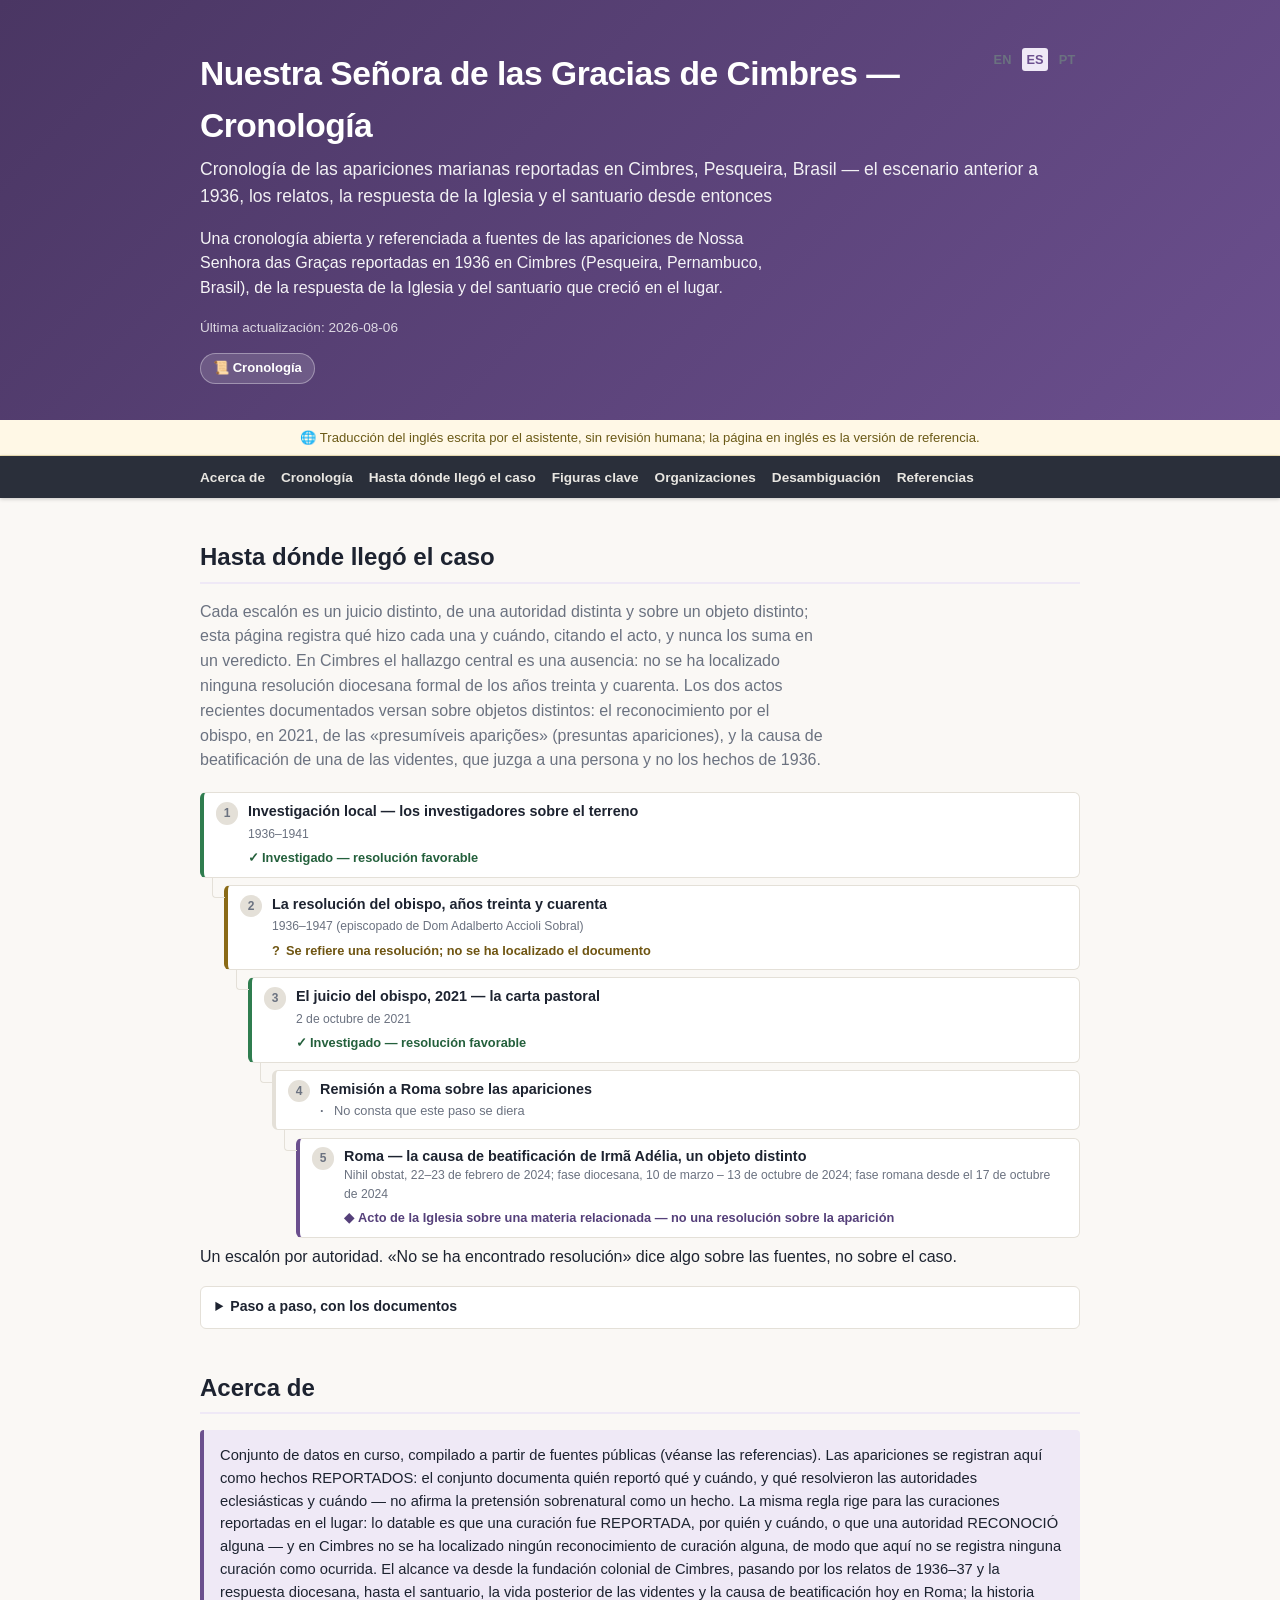
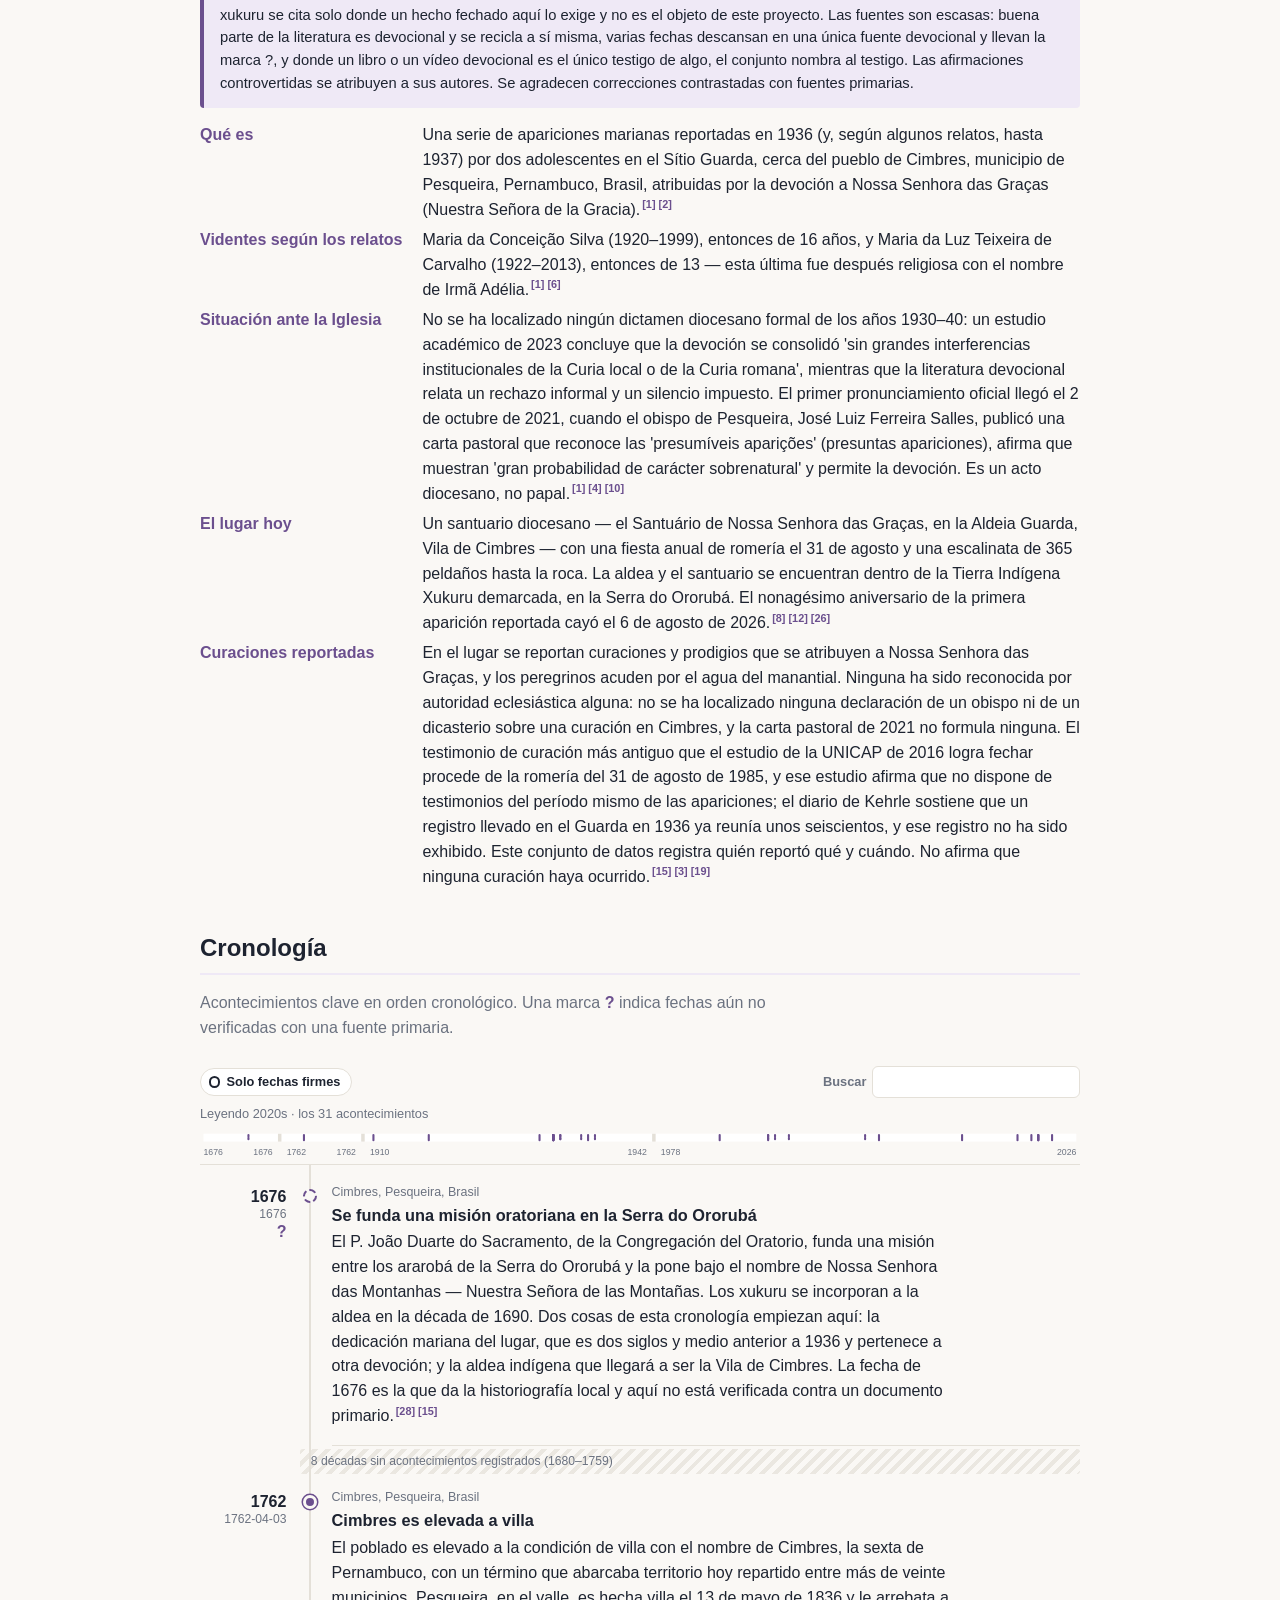
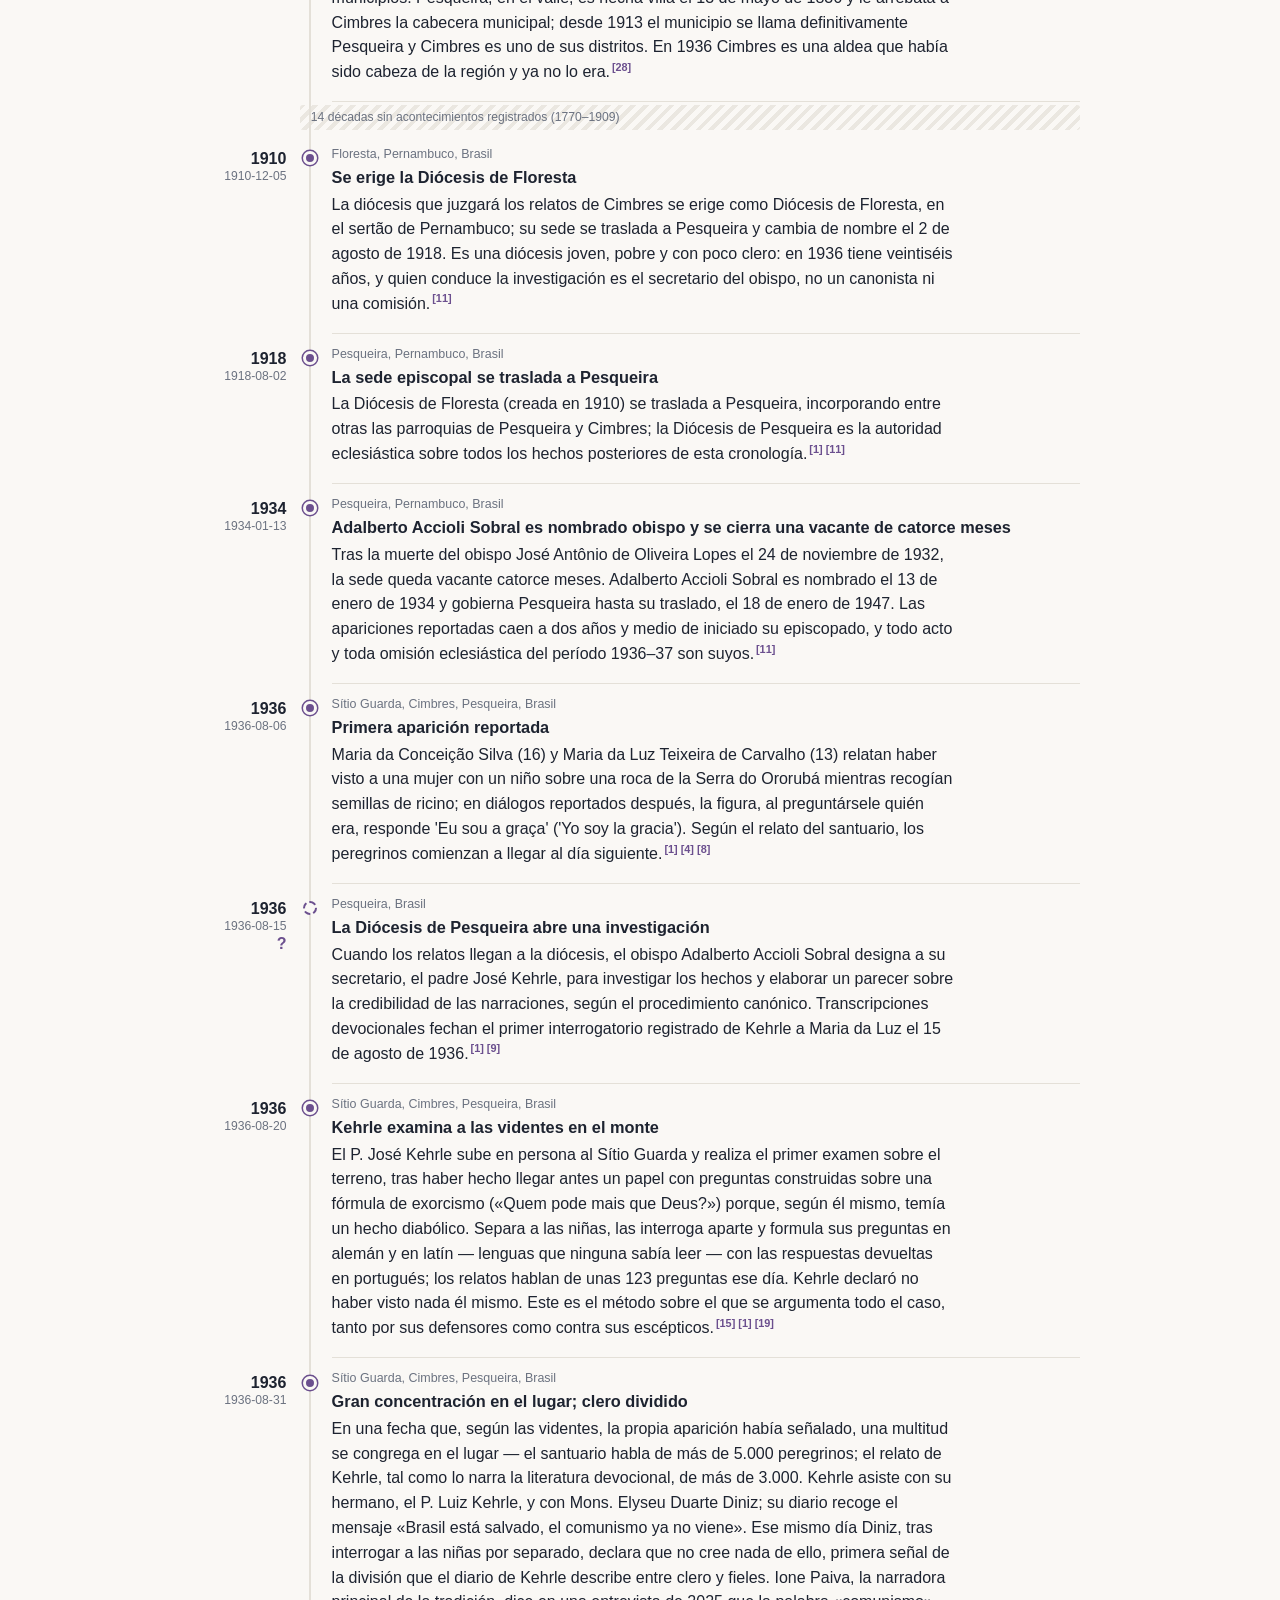
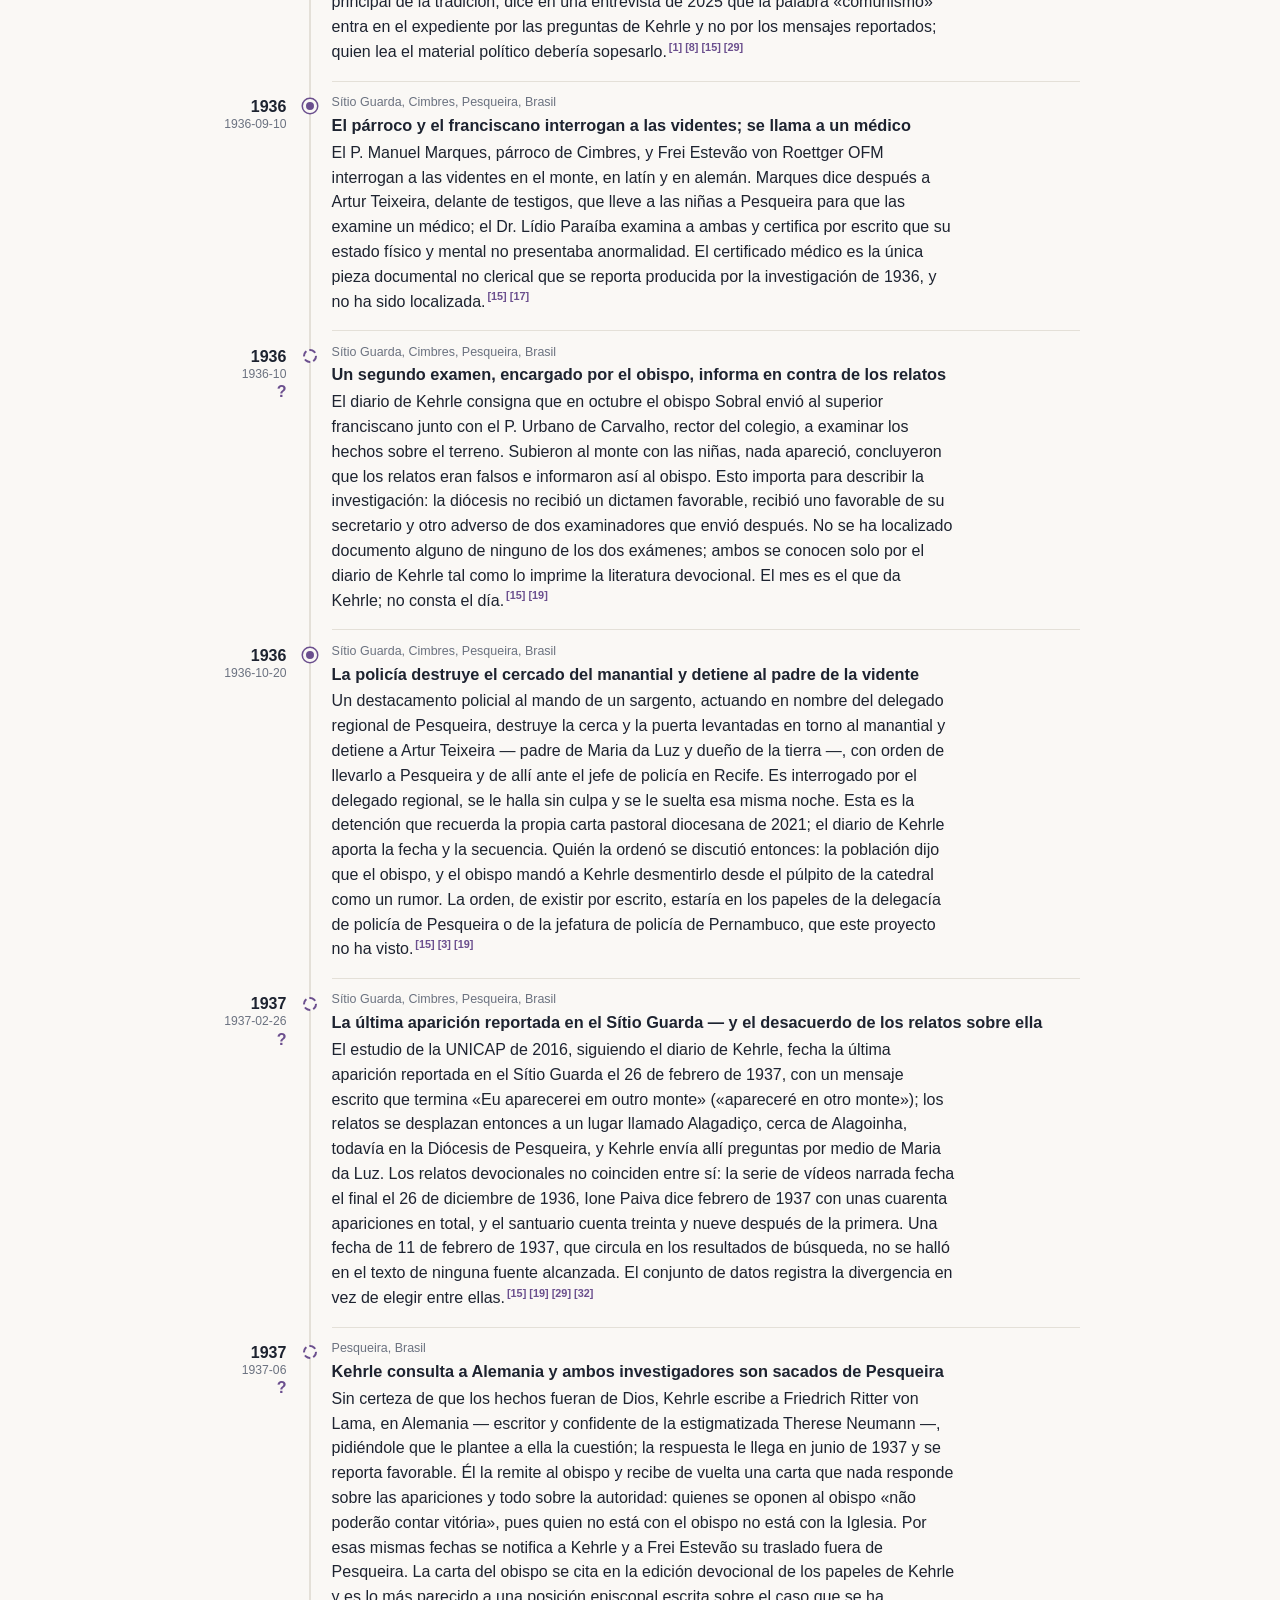
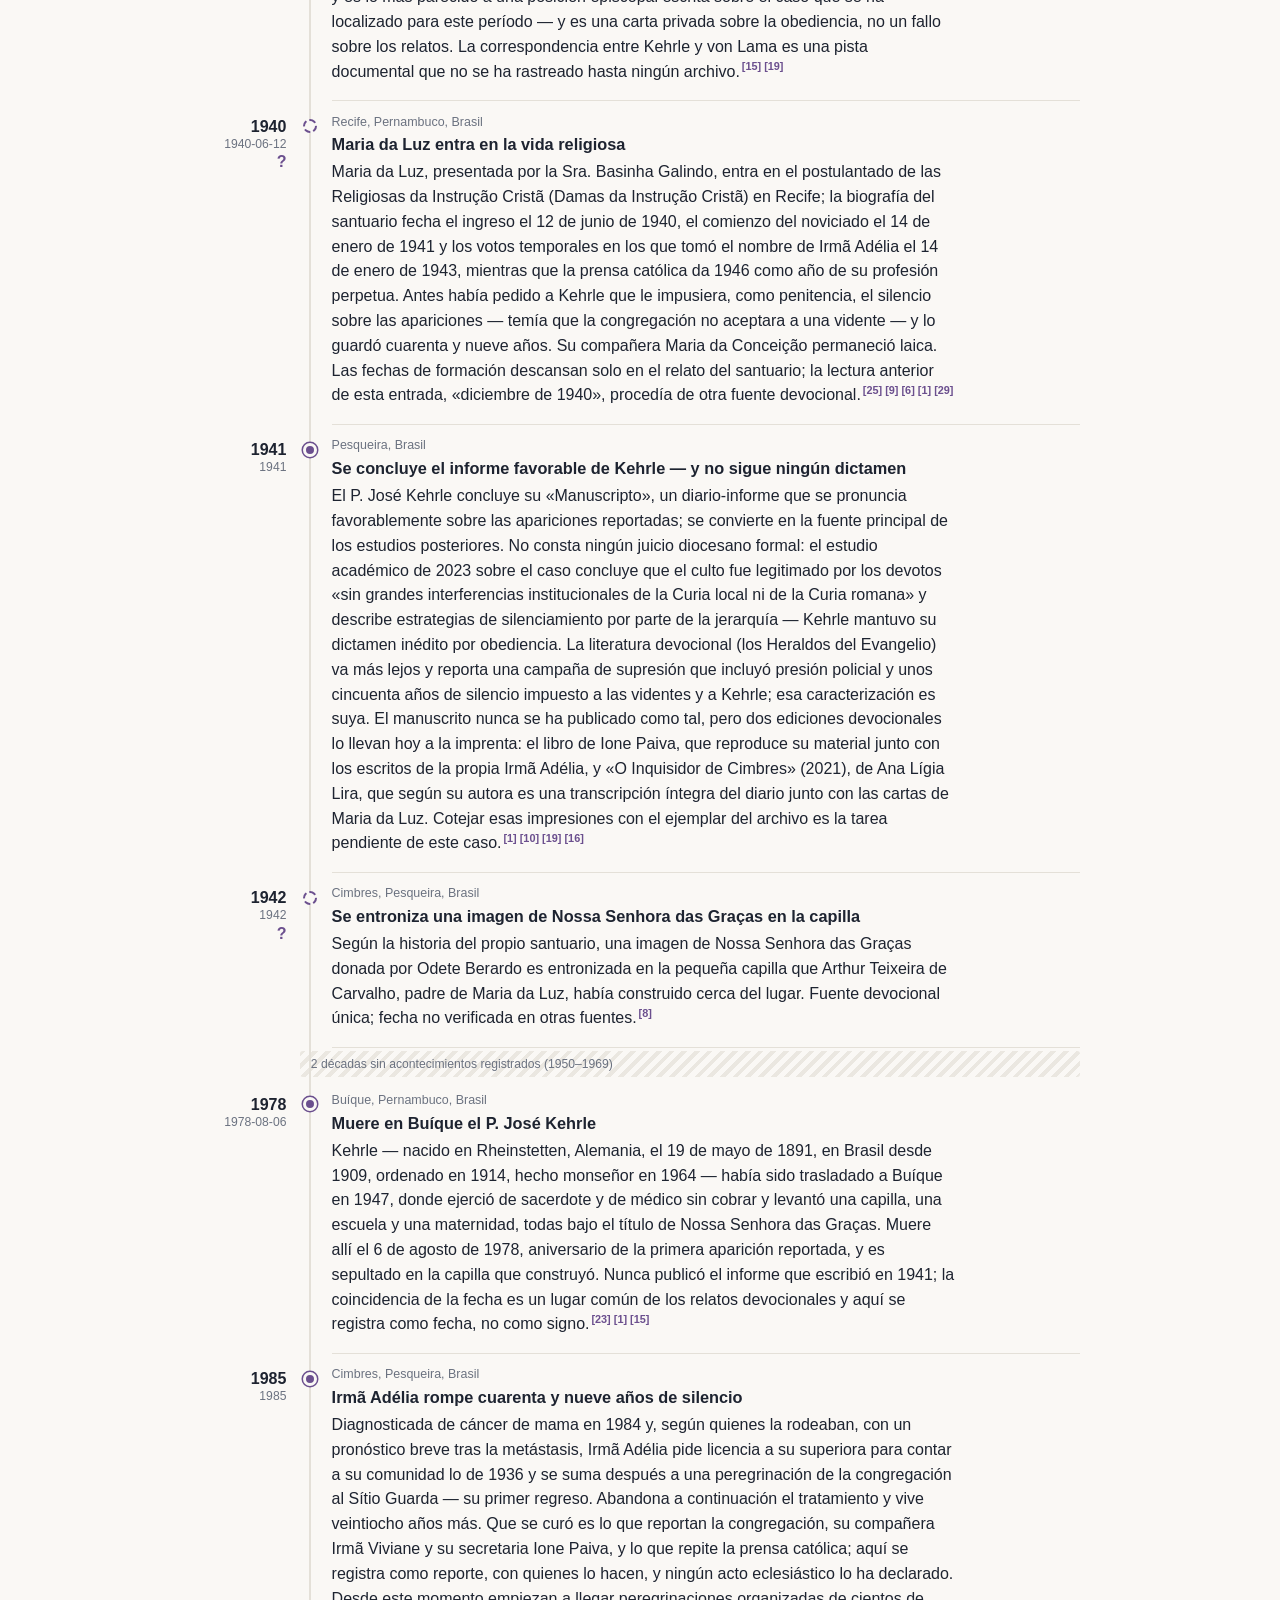
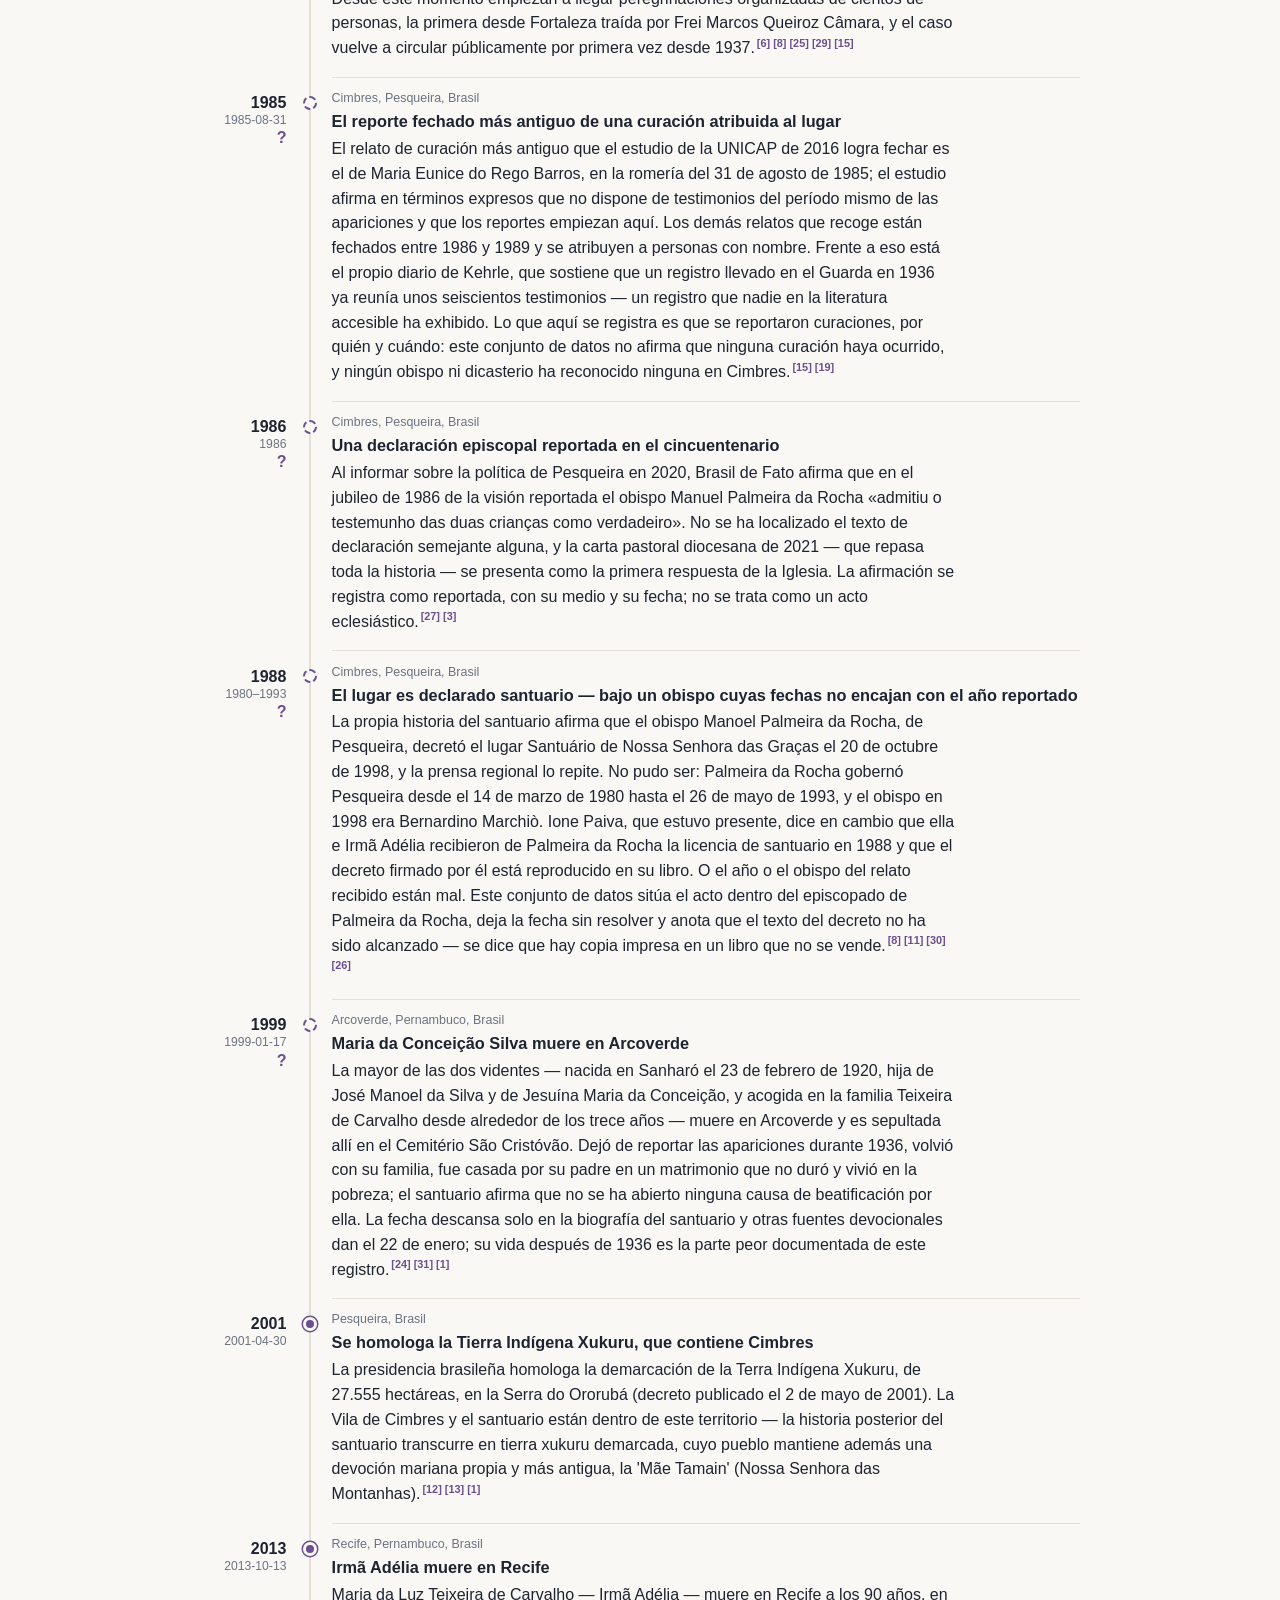
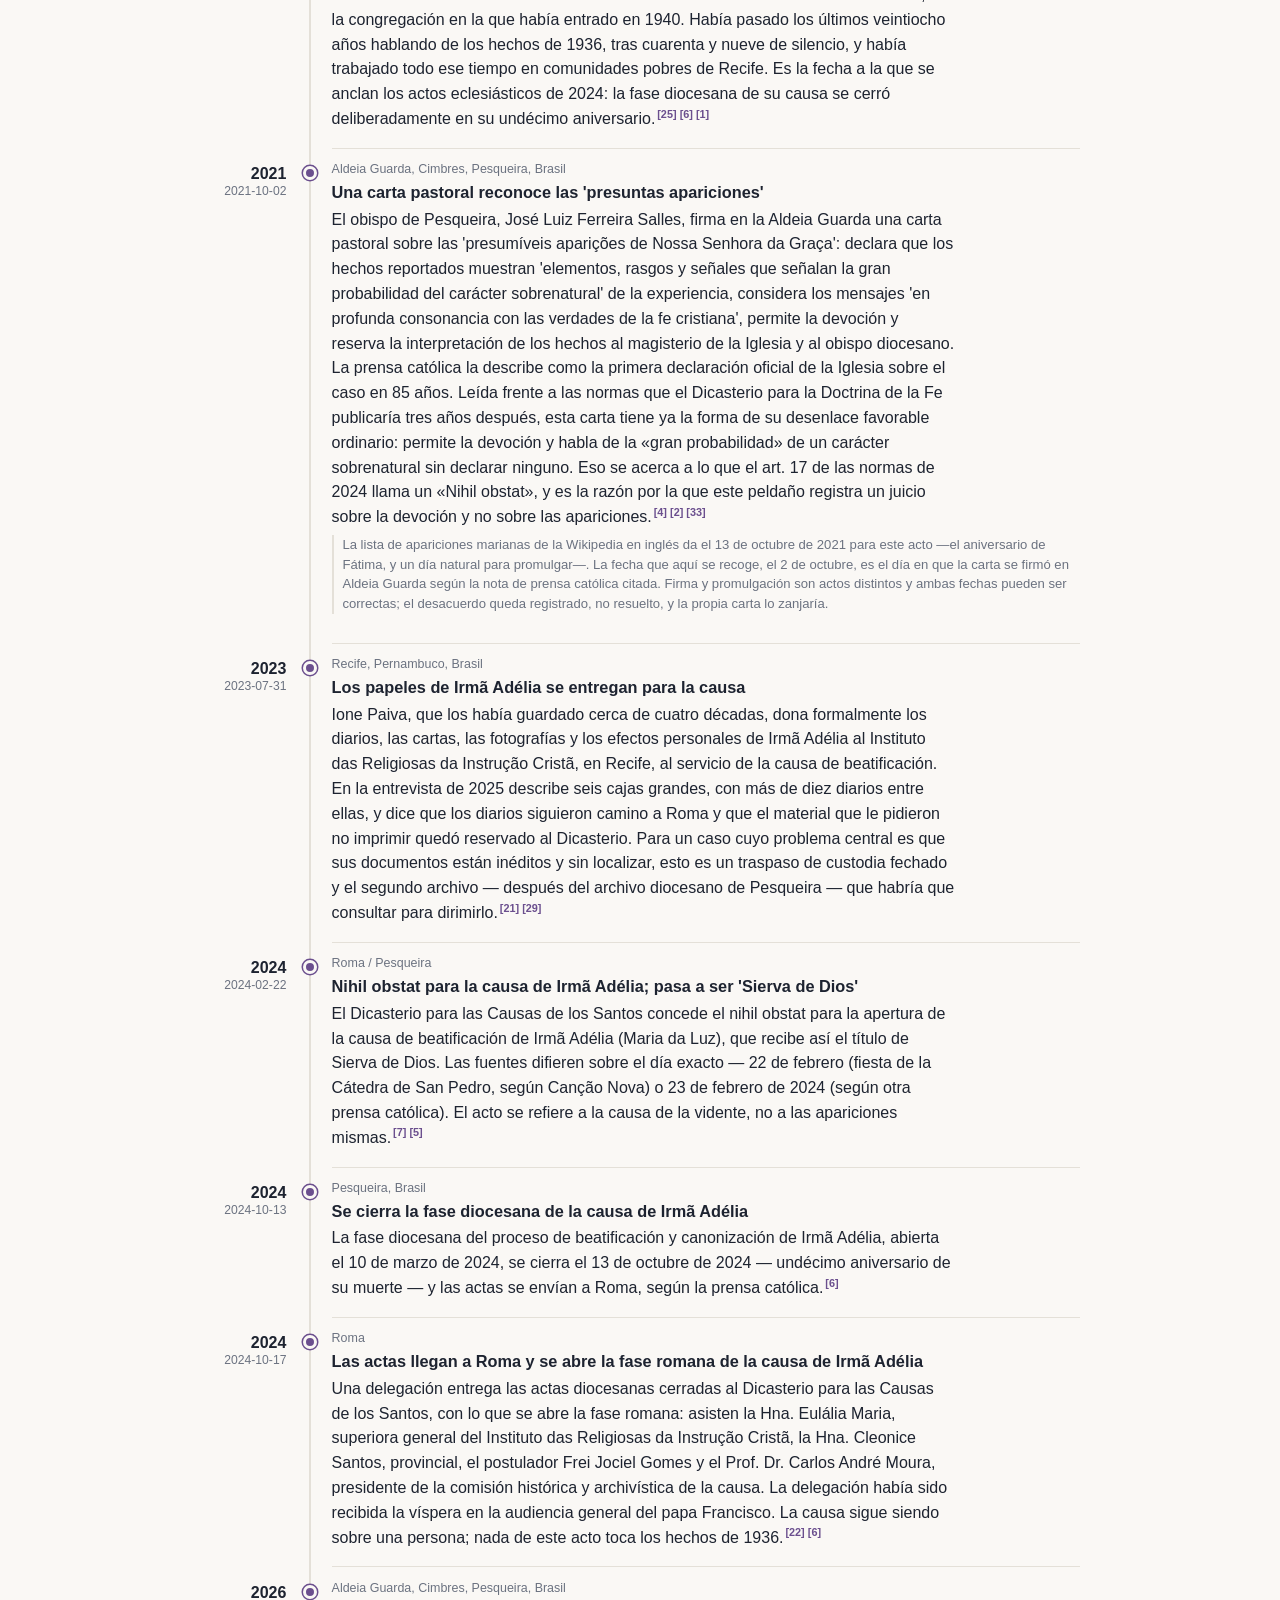
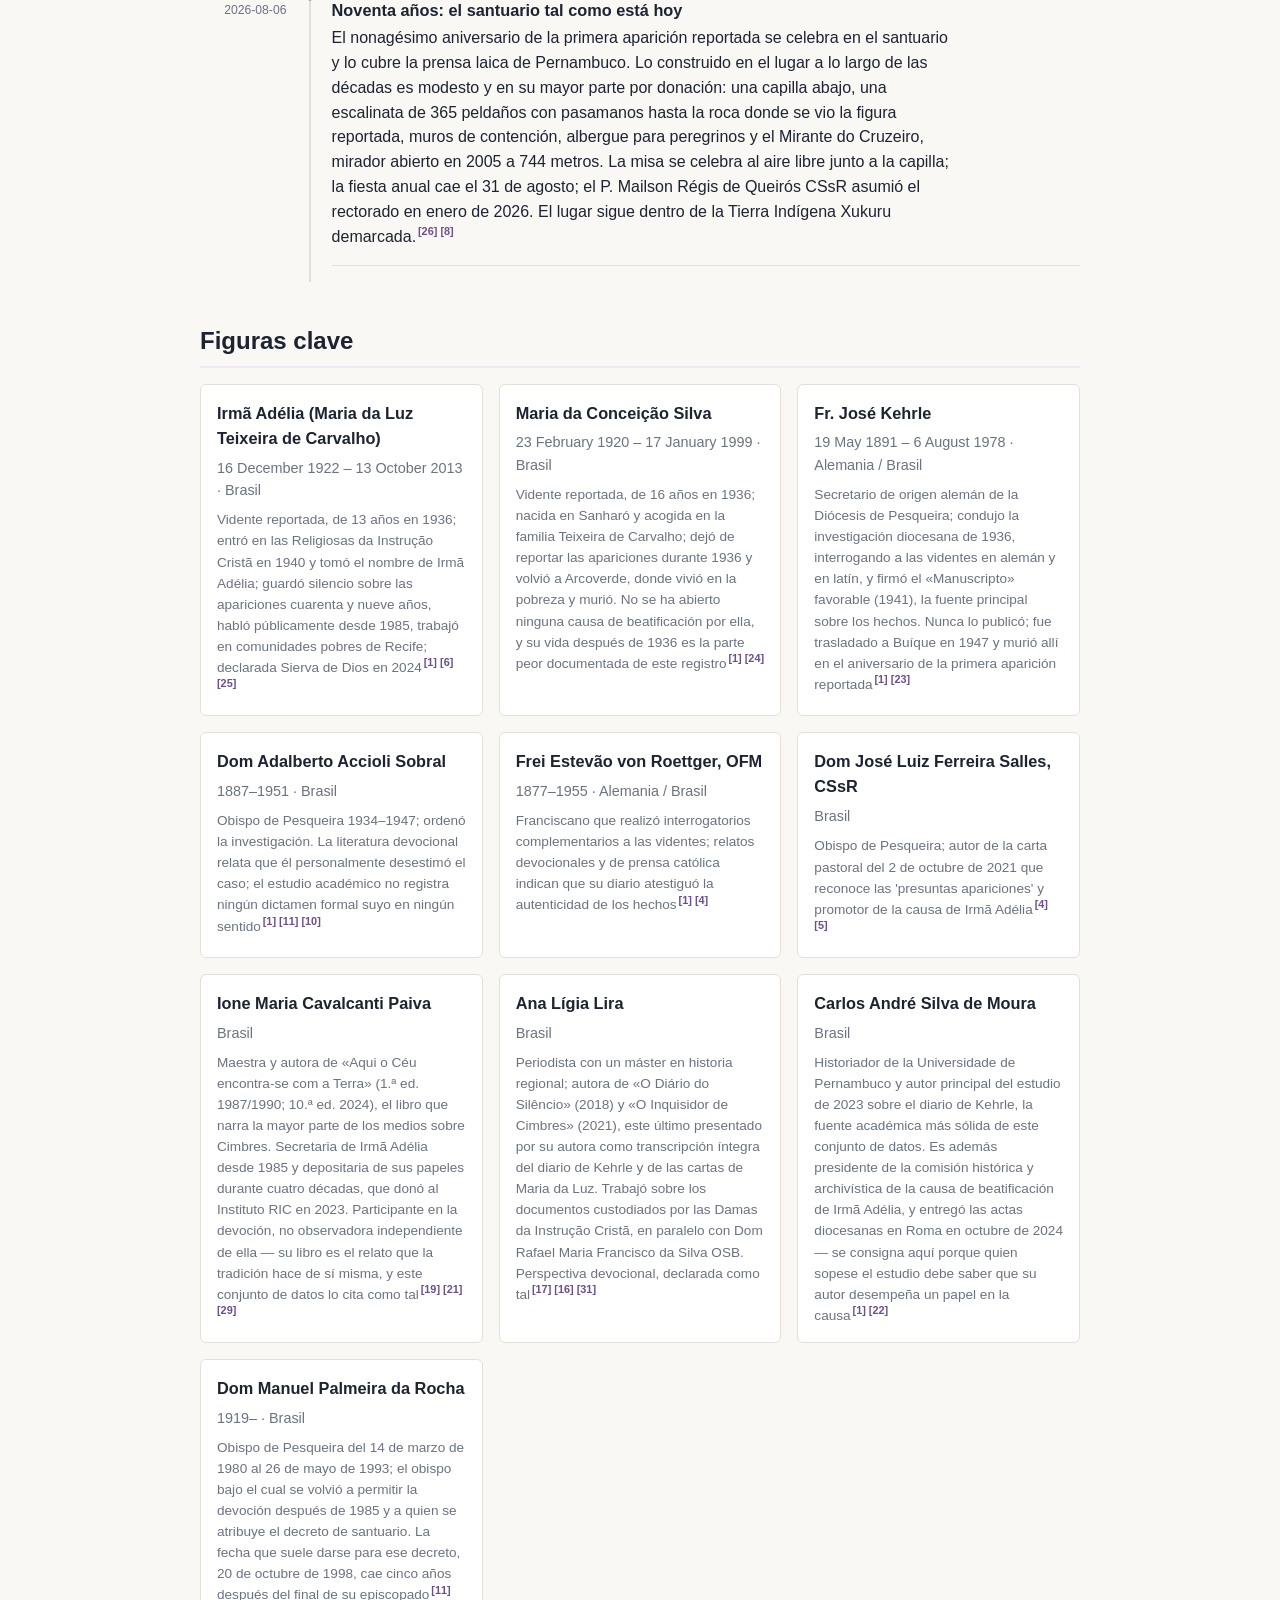
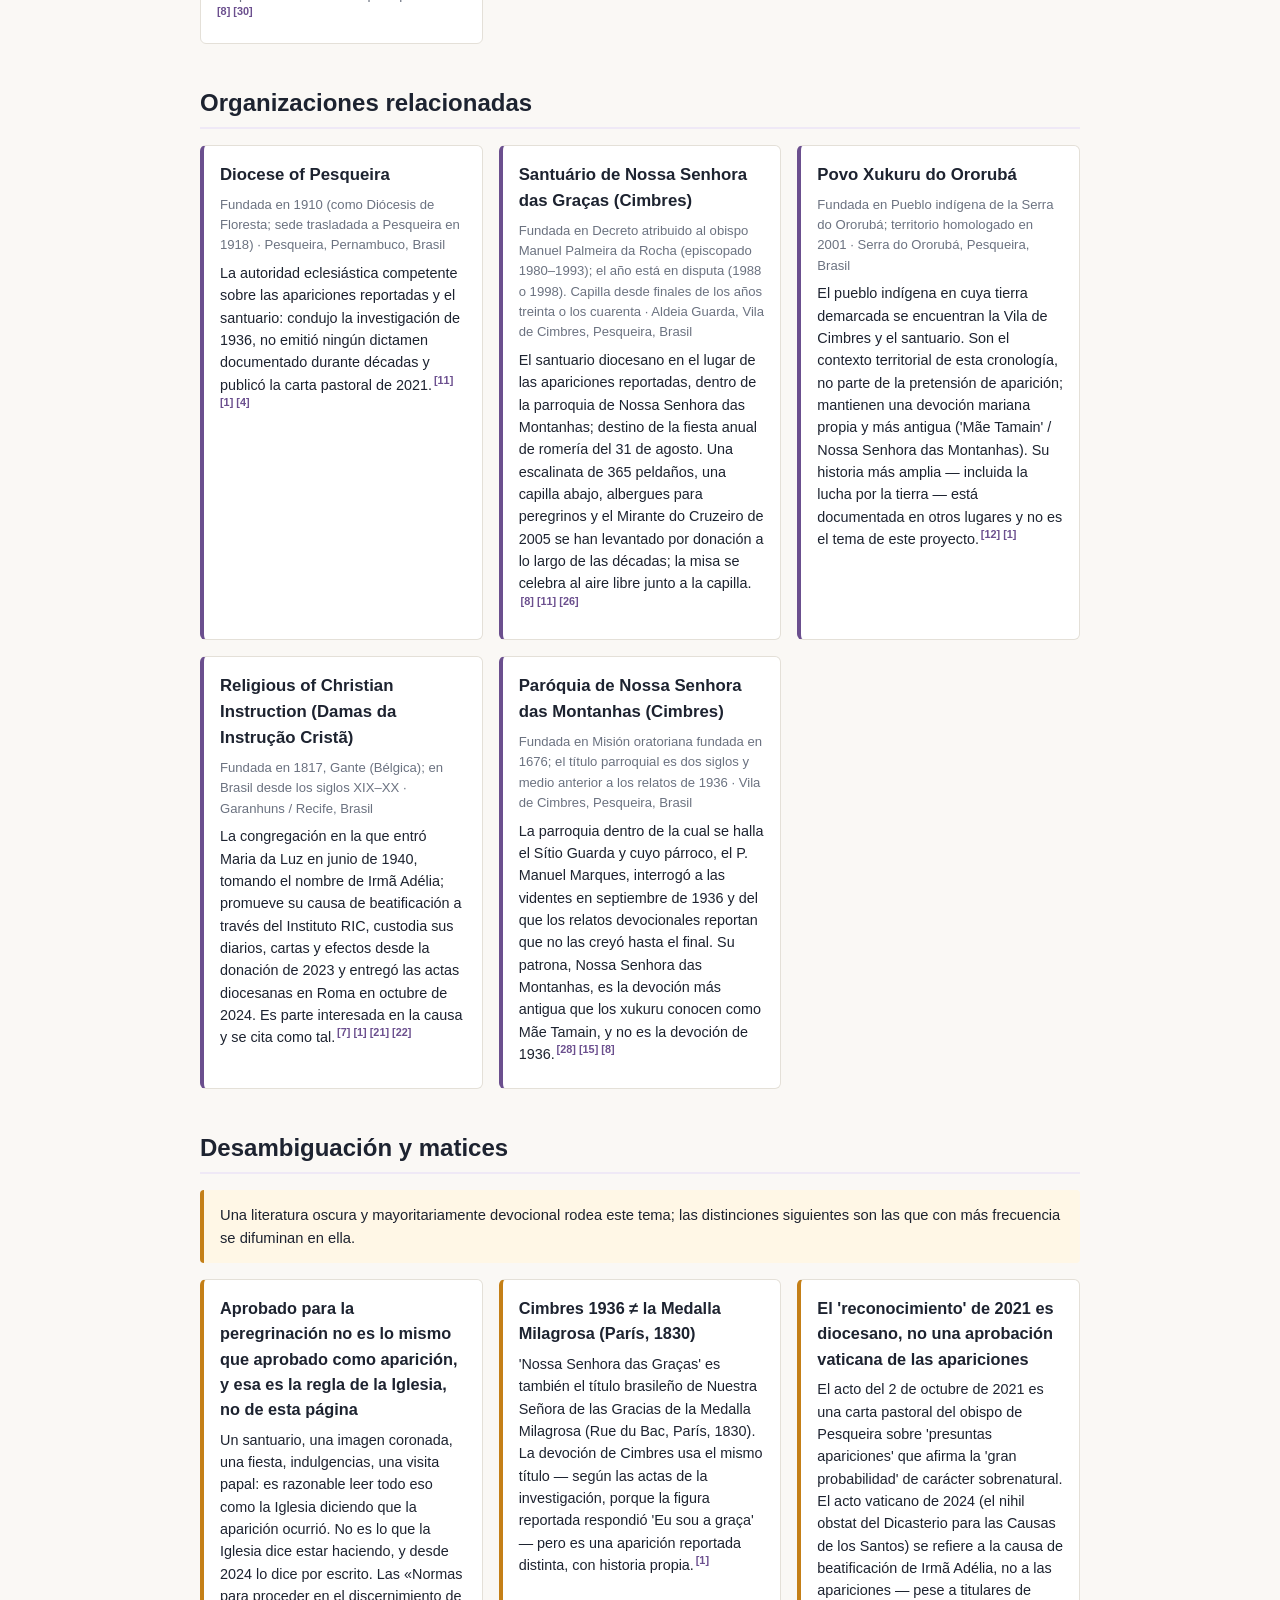
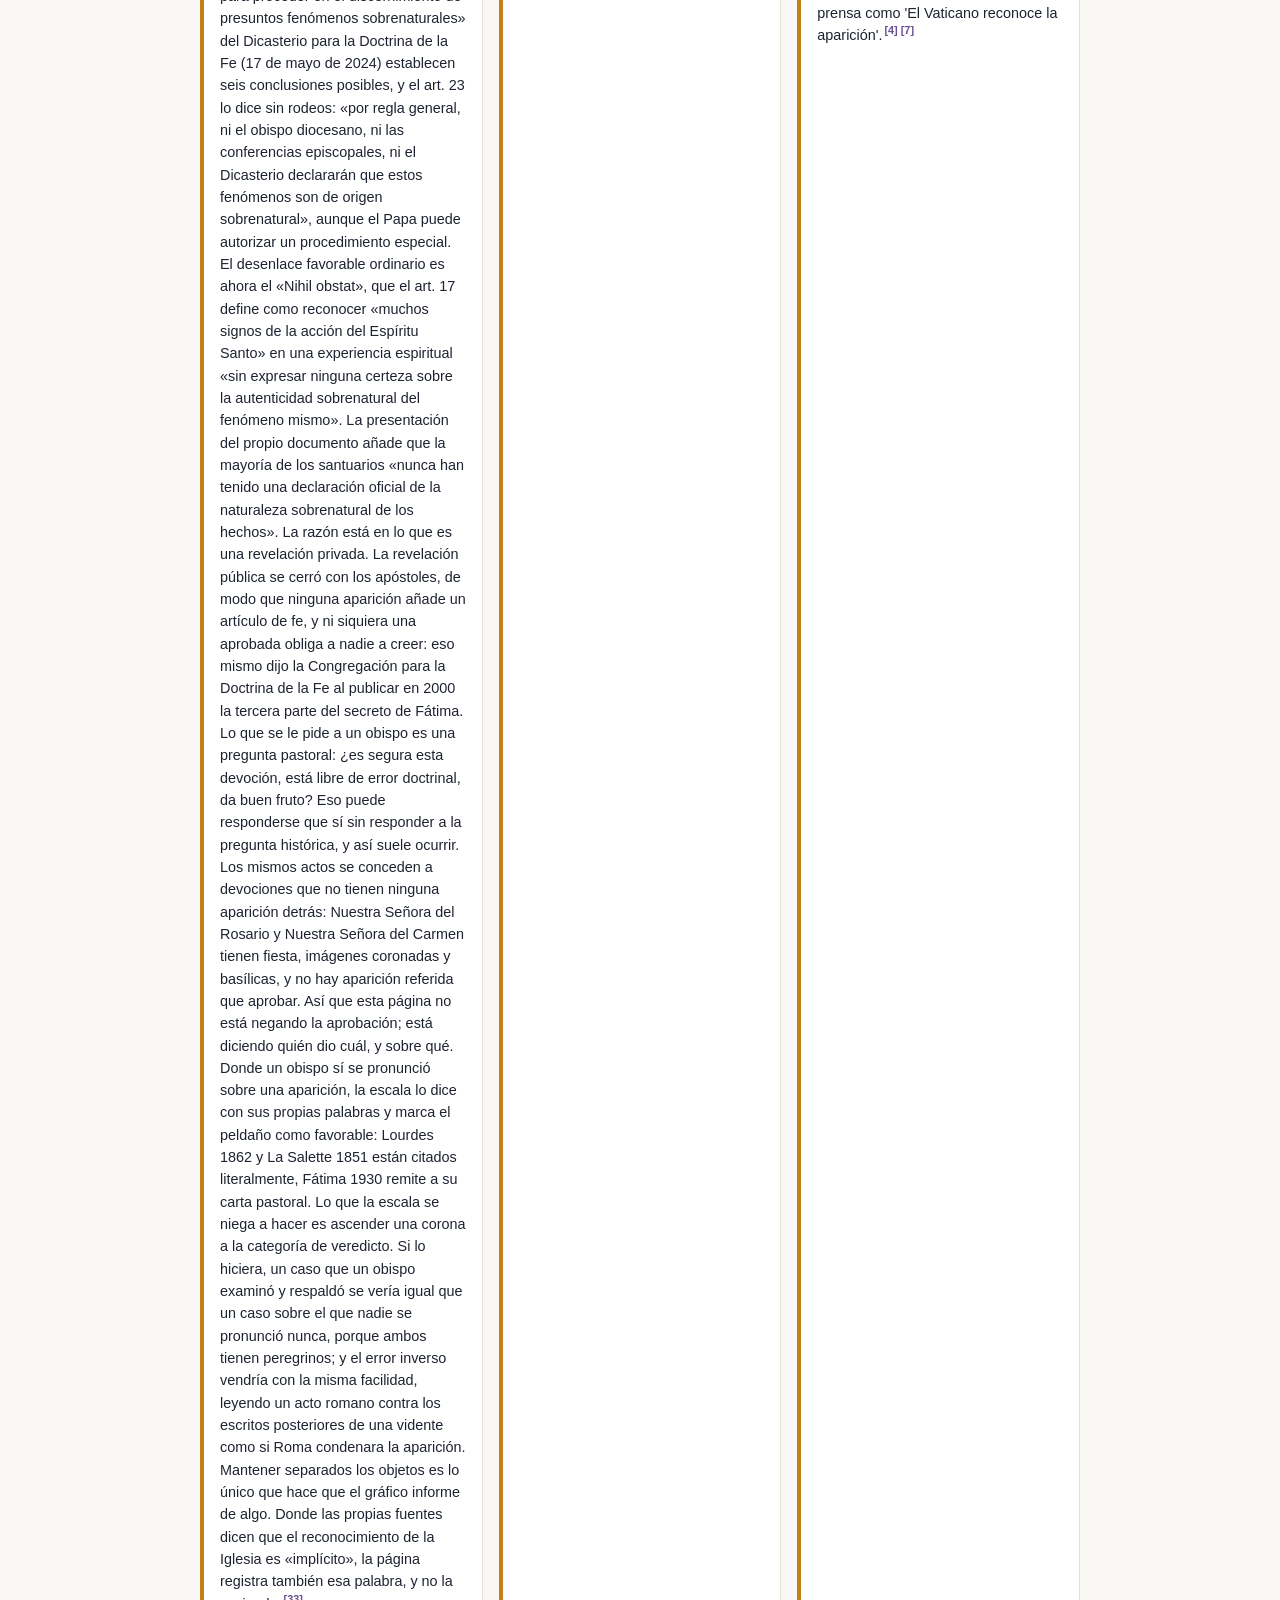
==== commit 872638c4: "Re-sync the river with core#111: full-width ribbon, lane palette build.js, the river style block and" ====
--- a/docs/es/index.html
+++ b/docs/es/index.html
@@ -233,10 +233,10 @@
           <label class="rv-find">Buscar <input type="search" autocomplete="off"></label>
           <p class="rv-status" aria-live="polite" data-all="los {n} acontecimientos" data-some="{n} de {total} acontecimientos mostrados" data-reading="Leyendo"></p>
         </div>
-        <svg class="rv-ribbon" viewBox="-4 0 632 29" preserveAspectRatio="xMinYMid meet" role="img" aria-label="Vista general de los 31 acontecimientos; los grandes vacíos del registro se dibujan como cortes">
-          <rect class="rv-row" x="0" y="2" width="624" height="9"/><rect class="rv-brk" x="54" y="2" width="4" height="9"><title>8 décadas sin acontecimientos registrados (1680–1759)</title></rect><rect class="rv-brk" x="118" y="2" width="4" height="9"><title>14 décadas sin acontecimientos registrados (1770–1909)</title></rect><rect class="rv-brk" x="326" y="2" width="4" height="9"><title>2 décadas sin acontecimientos registrados (1950–1969)</title></rect>
-          <line class="rv-tick rv-l0 rv-u" data-i="0" x1="31.2" x2="31.2" y1="3.5" y2="9.5"/><line class="rv-tick rv-l0" data-i="1" x1="76" x2="76" y1="3.5" y2="9.5"/><line class="rv-tick rv-l0" data-i="2" x1="130.4" x2="130.4" y1="3.5" y2="9.5"/><line class="rv-tick rv-l0" data-i="3" x1="168.8" x2="168.8" y1="3.5" y2="9.5"/><line class="rv-tick rv-l0" data-i="4" x1="245.6" x2="245.6" y1="3.5" y2="9.5"/><line class="rv-tick rv-l0" data-i="5" x1="255.2" x2="255.2" y1="3.5" y2="9.5"/><line class="rv-tick rv-l0 rv-u" data-i="6" x1="255.2" x2="255.2" y1="3.5" y2="9.5"/><line class="rv-tick rv-l0" data-i="7" x1="255.2" x2="255.2" y1="3.5" y2="9.5"/><line class="rv-tick rv-l0" data-i="8" x1="255.2" x2="255.2" y1="3.5" y2="9.5"/><line class="rv-tick rv-l0" data-i="9" x1="255.2" x2="255.2" y1="3.5" y2="9.5"/><line class="rv-tick rv-l0 rv-u" data-i="10" x1="255.2" x2="255.2" y1="3.5" y2="9.5"/><line class="rv-tick rv-l0" data-i="11" x1="255.2" x2="255.2" y1="3.5" y2="9.5"/><line class="rv-tick rv-l0 rv-u" data-i="12" x1="260" x2="260" y1="3.5" y2="9.5"/><line class="rv-tick rv-l0 rv-u" data-i="13" x1="260" x2="260" y1="3.5" y2="9.5"/><line class="rv-tick rv-l0 rv-u" data-i="14" x1="274.4" x2="274.4" y1="3.5" y2="9.5"/><line class="rv-tick rv-l0" data-i="15" x1="279.2" x2="279.2" y1="3.5" y2="9.5"/><line class="rv-tick rv-l0 rv-u" data-i="16" x1="284" x2="284" y1="3.5" y2="9.5"/><line class="rv-tick rv-l0" data-i="17" x1="376.8" x2="376.8" y1="3.5" y2="9.5"/><line class="rv-tick rv-l0" data-i="18" x1="410.4" x2="410.4" y1="3.5" y2="9.5"/><line class="rv-tick rv-l0 rv-u" data-i="19" x1="410.4" x2="410.4" y1="3.5" y2="9.5"/><line class="rv-tick rv-l0 rv-u" data-i="20" x1="415.2" x2="415.2" y1="3.5" y2="9.5"/><line class="rv-tick rv-l0 rv-u" data-i="21" x1="424.8" x2="424.8" y1="3.5" y2="9.5"/><line class="rv-tick rv-l0 rv-u" data-i="22" x1="477.6" x2="477.6" y1="3.5" y2="9.5"/><line class="rv-tick rv-l0" data-i="23" x1="487.2" x2="487.2" y1="3.5" y2="9.5"/><line class="rv-tick rv-l0" data-i="24" x1="544.8" x2="544.8" y1="3.5" y2="9.5"/><line class="rv-tick rv-l0" data-i="25" x1="583.2" x2="583.2" y1="3.5" y2="9.5"/><line class="rv-tick rv-l0" data-i="26" x1="592.8" x2="592.8" y1="3.5" y2="9.5"/><line class="rv-tick rv-l0" data-i="27" x1="597.6" x2="597.6" y1="3.5" y2="9.5"/><line class="rv-tick rv-l0" data-i="28" x1="597.6" x2="597.6" y1="3.5" y2="9.5"/><line class="rv-tick rv-l0" data-i="29" x1="597.6" x2="597.6" y1="3.5" y2="9.5"/><line class="rv-tick rv-l0" data-i="30" x1="607.2" x2="607.2" y1="3.5" y2="9.5"/>
-          <text class="rv-axis" x="0" y="26" text-anchor="start">1676</text><text class="rv-axis" x="64" y="26" text-anchor="start">1762</text><text class="rv-axis" x="128" y="26" text-anchor="start">1910</text><text class="rv-axis" x="320" y="26" text-anchor="end">1942</text><text class="rv-axis" x="336" y="26" text-anchor="start">1978</text><text class="rv-axis" x="624" y="26" text-anchor="end">2026</text><rect class="rv-win" x="0" y="0" width="0" height="13"/>
+        <svg class="rv-ribbon" viewBox="-4 0 1008 29" preserveAspectRatio="xMinYMid meet" role="img" aria-label="Vista general de los 31 acontecimientos; los grandes vacíos del registro se dibujan como cortes">
+          <rect class="rv-row" x="0" y="2" width="1000" height="9"/><rect class="rv-brk" x="85.3" y="2" width="4" height="9"><title>8 décadas sin acontecimientos registrados (1680–1759)</title></rect><rect class="rv-brk" x="180.7" y="2" width="4" height="9"><title>14 décadas sin acontecimientos registrados (1770–1909)</title></rect><rect class="rv-brk" x="514" y="2" width="4" height="9"><title>2 décadas sin acontecimientos registrados (1950–1969)</title></rect>
+          <line class="rv-tick rv-l0 rv-u" data-i="0" x1="51.5" x2="51.5" y1="3.5" y2="9.5"/><line class="rv-tick rv-l0" data-i="1" x1="115.1" x2="115.1" y1="3.5" y2="9.5"/><line class="rv-tick rv-l0" data-i="2" x1="194.7" x2="194.7" y1="3.5" y2="9.5"/><line class="rv-tick rv-l0" data-i="3" x1="258.1" x2="258.1" y1="3.5" y2="9.5"/><line class="rv-tick rv-l0" data-i="4" x1="385" x2="385" y1="3.5" y2="9.5"/><line class="rv-tick rv-l0" data-i="5" x1="400.8" x2="400.8" y1="3.5" y2="9.5"/><line class="rv-tick rv-l0 rv-u" data-i="6" x1="400.8" x2="400.8" y1="3.5" y2="9.5"/><line class="rv-tick rv-l0" data-i="7" x1="400.8" x2="400.8" y1="3.5" y2="9.5"/><line class="rv-tick rv-l0" data-i="8" x1="400.8" x2="400.8" y1="3.5" y2="9.5"/><line class="rv-tick rv-l0" data-i="9" x1="400.8" x2="400.8" y1="3.5" y2="9.5"/><line class="rv-tick rv-l0 rv-u" data-i="10" x1="400.8" x2="400.8" y1="3.5" y2="9.5"/><line class="rv-tick rv-l0" data-i="11" x1="400.8" x2="400.8" y1="3.5" y2="9.5"/><line class="rv-tick rv-l0 rv-u" data-i="12" x1="408.8" x2="408.8" y1="3.5" y2="9.5"/><line class="rv-tick rv-l0 rv-u" data-i="13" x1="408.8" x2="408.8" y1="3.5" y2="9.5"/><line class="rv-tick rv-l0 rv-u" data-i="14" x1="432.7" x2="432.7" y1="3.5" y2="9.5"/><line class="rv-tick rv-l0" data-i="15" x1="440.6" x2="440.6" y1="3.5" y2="9.5"/><line class="rv-tick rv-l0 rv-u" data-i="16" x1="448.5" x2="448.5" y1="3.5" y2="9.5"/><line class="rv-tick rv-l0" data-i="17" x1="591.4" x2="591.4" y1="3.5" y2="9.5"/><line class="rv-tick rv-l0" data-i="18" x1="646.9" x2="646.9" y1="3.5" y2="9.5"/><line class="rv-tick rv-l0 rv-u" data-i="19" x1="646.9" x2="646.9" y1="3.5" y2="9.5"/><line class="rv-tick rv-l0 rv-u" data-i="20" x1="654.8" x2="654.8" y1="3.5" y2="9.5"/><line class="rv-tick rv-l0 rv-u" data-i="21" x1="670.7" x2="670.7" y1="3.5" y2="9.5"/><line class="rv-tick rv-l0 rv-u" data-i="22" x1="758" x2="758" y1="3.5" y2="9.5"/><line class="rv-tick rv-l0" data-i="23" x1="773.9" x2="773.9" y1="3.5" y2="9.5"/><line class="rv-tick rv-l0" data-i="24" x1="869.1" x2="869.1" y1="3.5" y2="9.5"/><line class="rv-tick rv-l0" data-i="25" x1="932.6" x2="932.6" y1="3.5" y2="9.5"/><line class="rv-tick rv-l0" data-i="26" x1="948.5" x2="948.5" y1="3.5" y2="9.5"/><line class="rv-tick rv-l0" data-i="27" x1="956.4" x2="956.4" y1="3.5" y2="9.5"/><line class="rv-tick rv-l0" data-i="28" x1="956.4" x2="956.4" y1="3.5" y2="9.5"/><line class="rv-tick rv-l0" data-i="29" x1="956.4" x2="956.4" y1="3.5" y2="9.5"/><line class="rv-tick rv-l0" data-i="30" x1="972.2" x2="972.2" y1="3.5" y2="9.5"/>
+          <text class="rv-axis" x="0" y="26" text-anchor="start">1676</text><text class="rv-axis" x="79.3" y="26" text-anchor="end">1676</text><text class="rv-axis" x="95.3" y="26" text-anchor="start">1762</text><text class="rv-axis" x="174.7" y="26" text-anchor="end">1762</text><text class="rv-axis" x="190.7" y="26" text-anchor="start">1910</text><text class="rv-axis" x="508" y="26" text-anchor="end">1942</text><text class="rv-axis" x="524" y="26" text-anchor="start">1978</text><text class="rv-axis" x="1000" y="26" text-anchor="end">2026</text><rect class="rv-win" x="0" y="0" width="0" height="13"/>
         </svg>
       </div>
       <ol class="rv-list" style="--lanes:1">
--- a/docs/styles.css
+++ b/docs/styles.css
@@ -553,18 +553,21 @@
 
 /* ---------------------------------------------------------------------------
    Time river (core#108): the chronology as lane tracks, opt-in with
-   meta.layout "river". Lane 0 is the site accent; the others are fixed hues
-   chosen to stay apart from each other and readable on the light ground.
+   meta.layout "river". A single-track river takes the site accent. With a
+   lane taxonomy (.rv-lanes) every lane takes a fixed hue from one palette,
+   chosen to stay apart from each other and readable on the light ground; a
+   site accent could otherwise land next to one of them (rcc: rose on rose).
    --------------------------------------------------------------------------- */
 .river { --rv-tw: 20px; --rv-yw: 5.6rem; --rv-top: 2.6rem; }
 .rv-l0 { --c: var(--accent); }
+.rv-lanes .rv-l0 { --c: #4338a0; }
 .rv-l1 { --c: #13776d; }
 .rv-l2 { --c: #a8620f; }
-.rv-l3 { --c: #b03a5b; }
-.rv-l4 { --c: #3f6ea8; }
-.rv-l5 { --c: #6b7a1f; }
-.rv-l6 { --c: #7d3c98; }
-.rv-l7 { --c: #8a5a44; }
+.rv-l3 { --c: #b0306a; }
+.rv-l4 { --c: #2f7fb5; }
+.rv-l5 { --c: #5e7a1a; }
+.rv-l6 { --c: #8a5a44; }
+.rv-l7 { --c: #555f6d; }
 .rv-bar { background: var(--bg); padding: .6rem 0 .4rem; border-bottom: 1px solid var(--line); display: grid; gap: .5rem; z-index: 5; }
 @media (min-width: 700px) and (min-height: 640px) { .rv-bar { position: sticky; top: var(--rv-top); } }
 .rv-controls { display: flex; flex-wrap: wrap; gap: .4rem .5rem; align-items: center; }
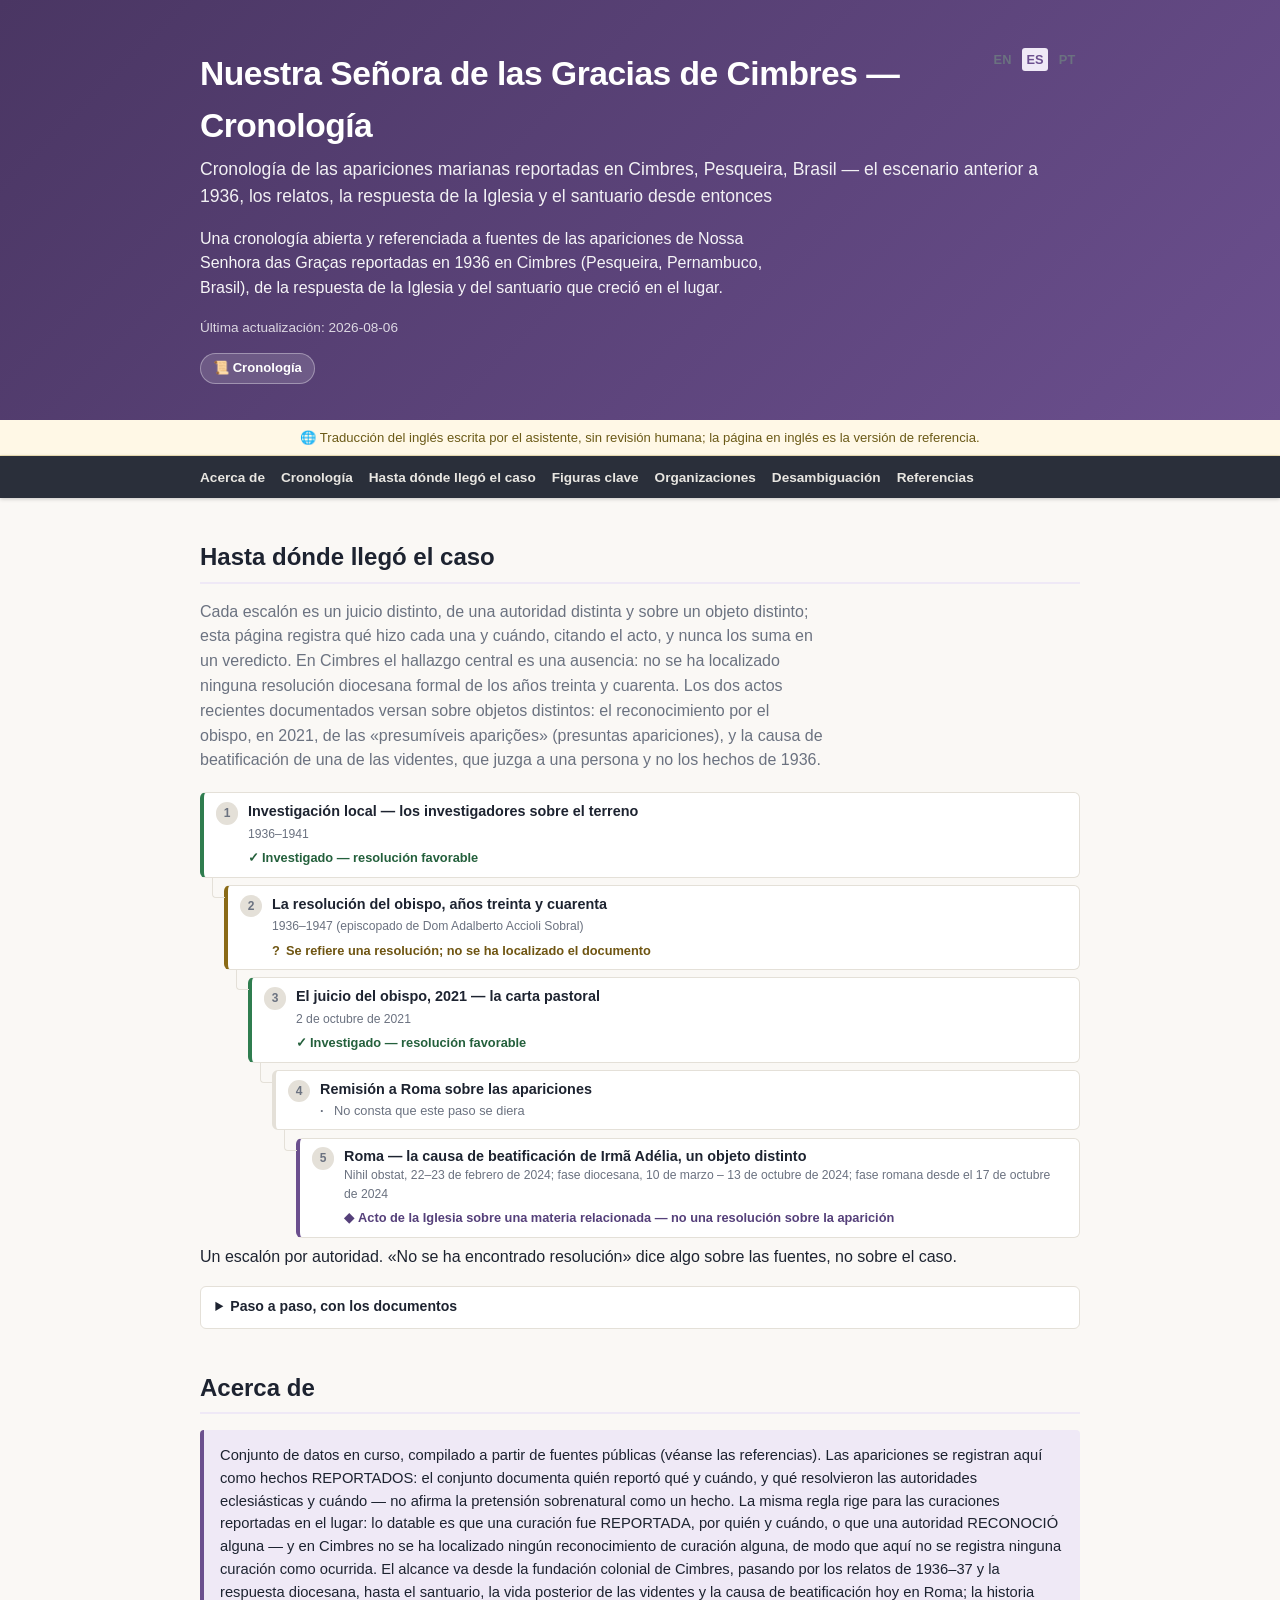
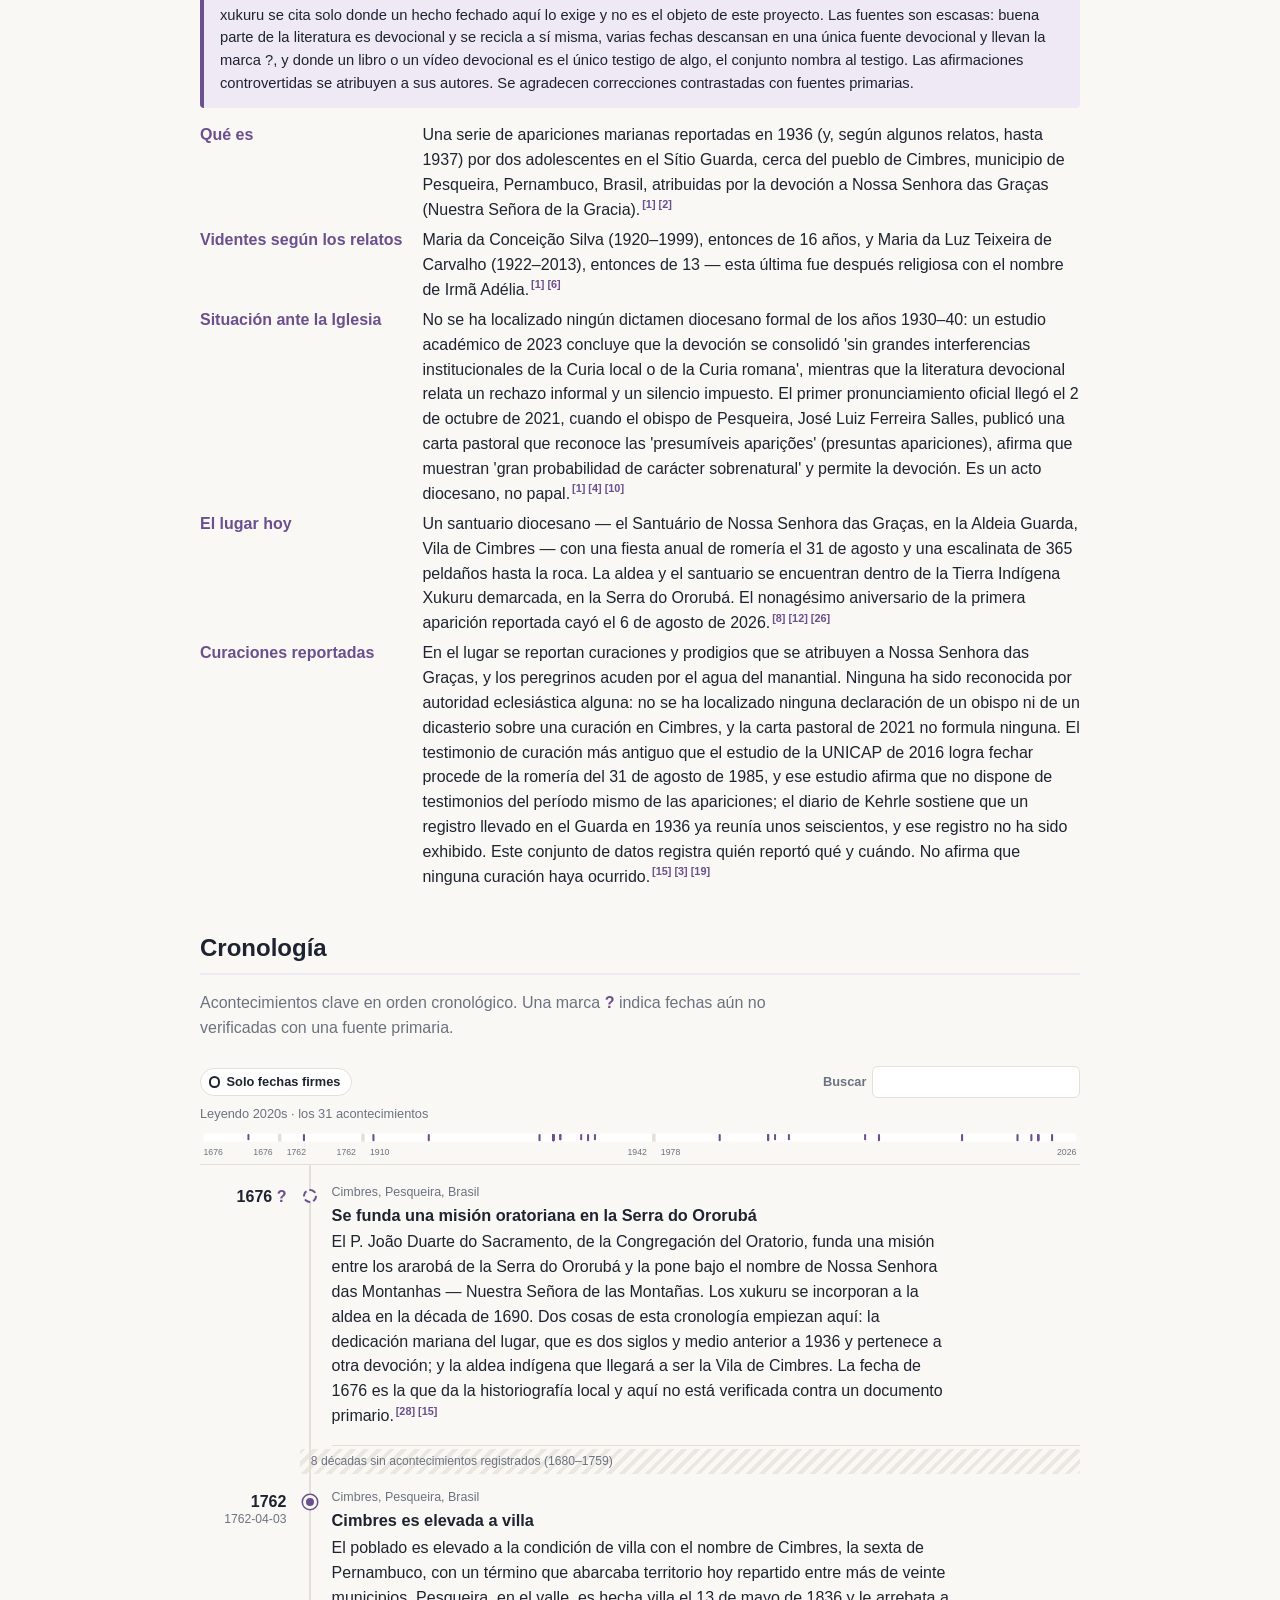
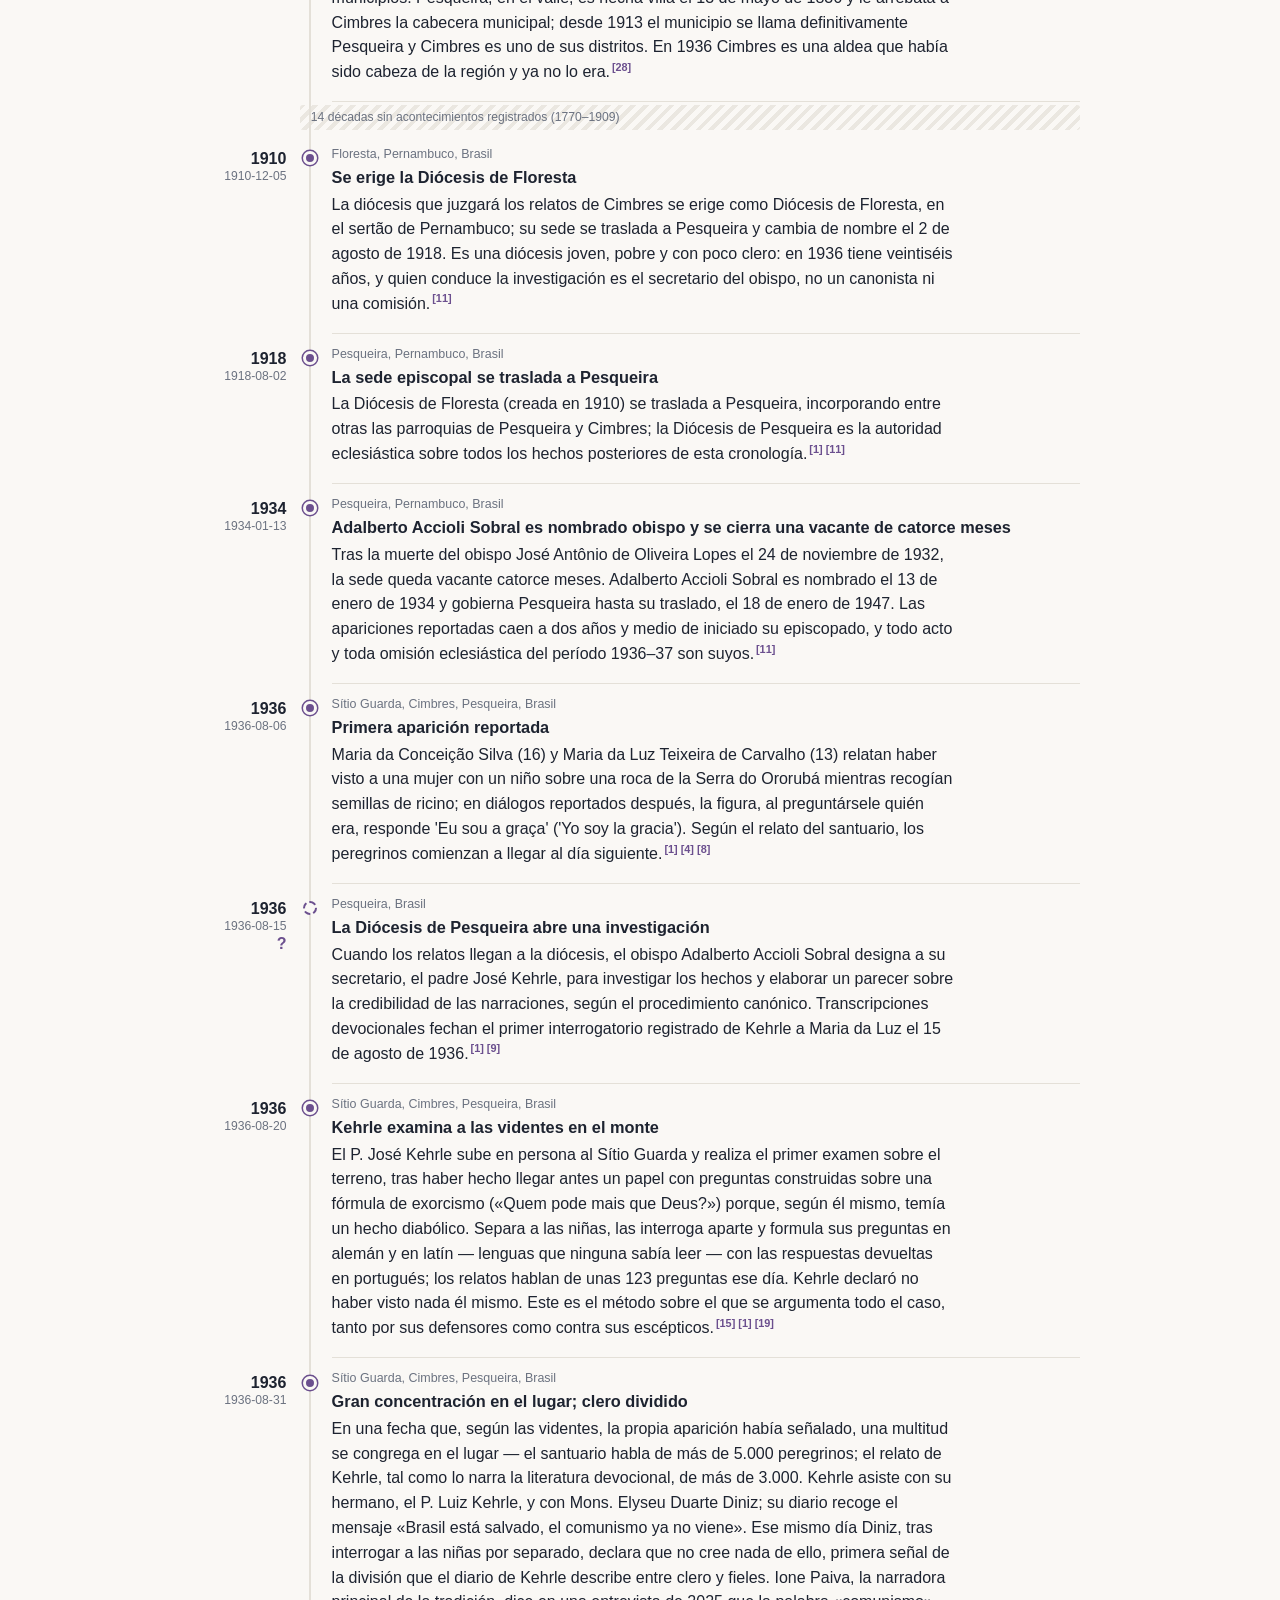
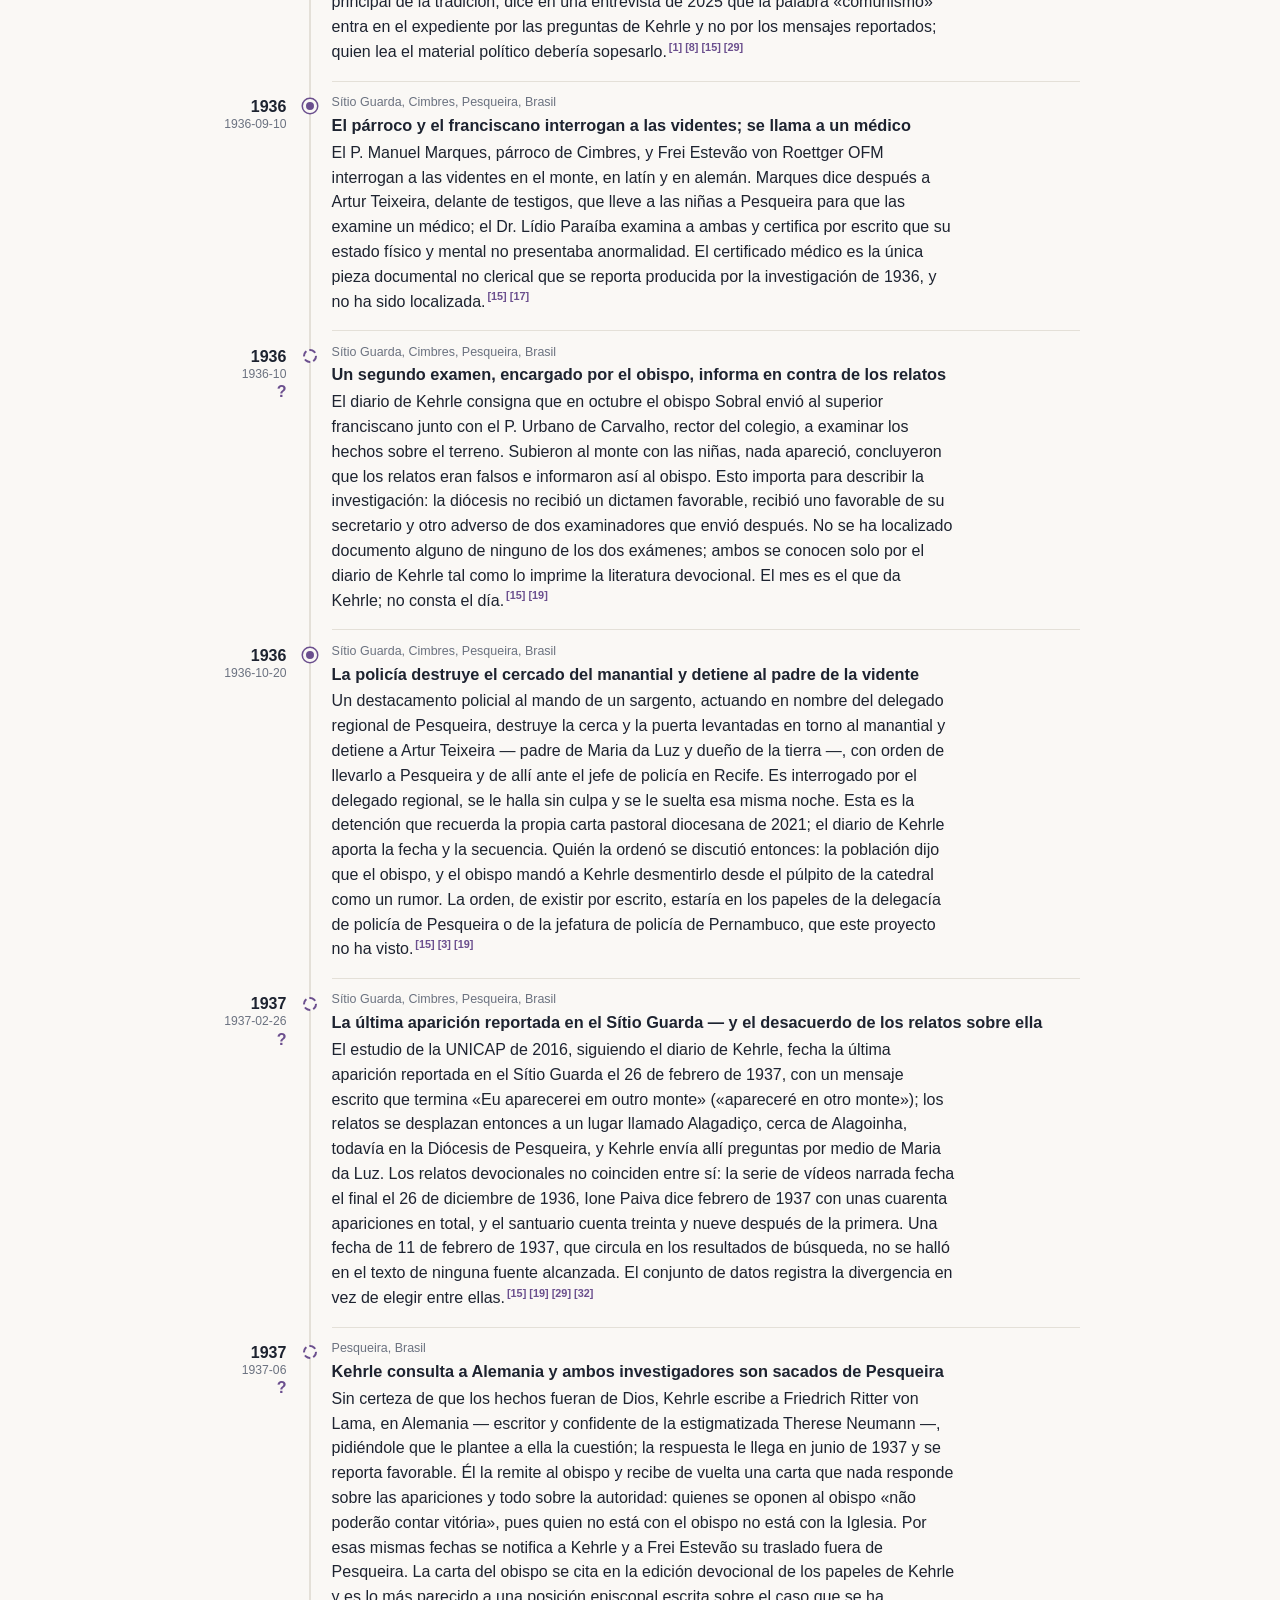
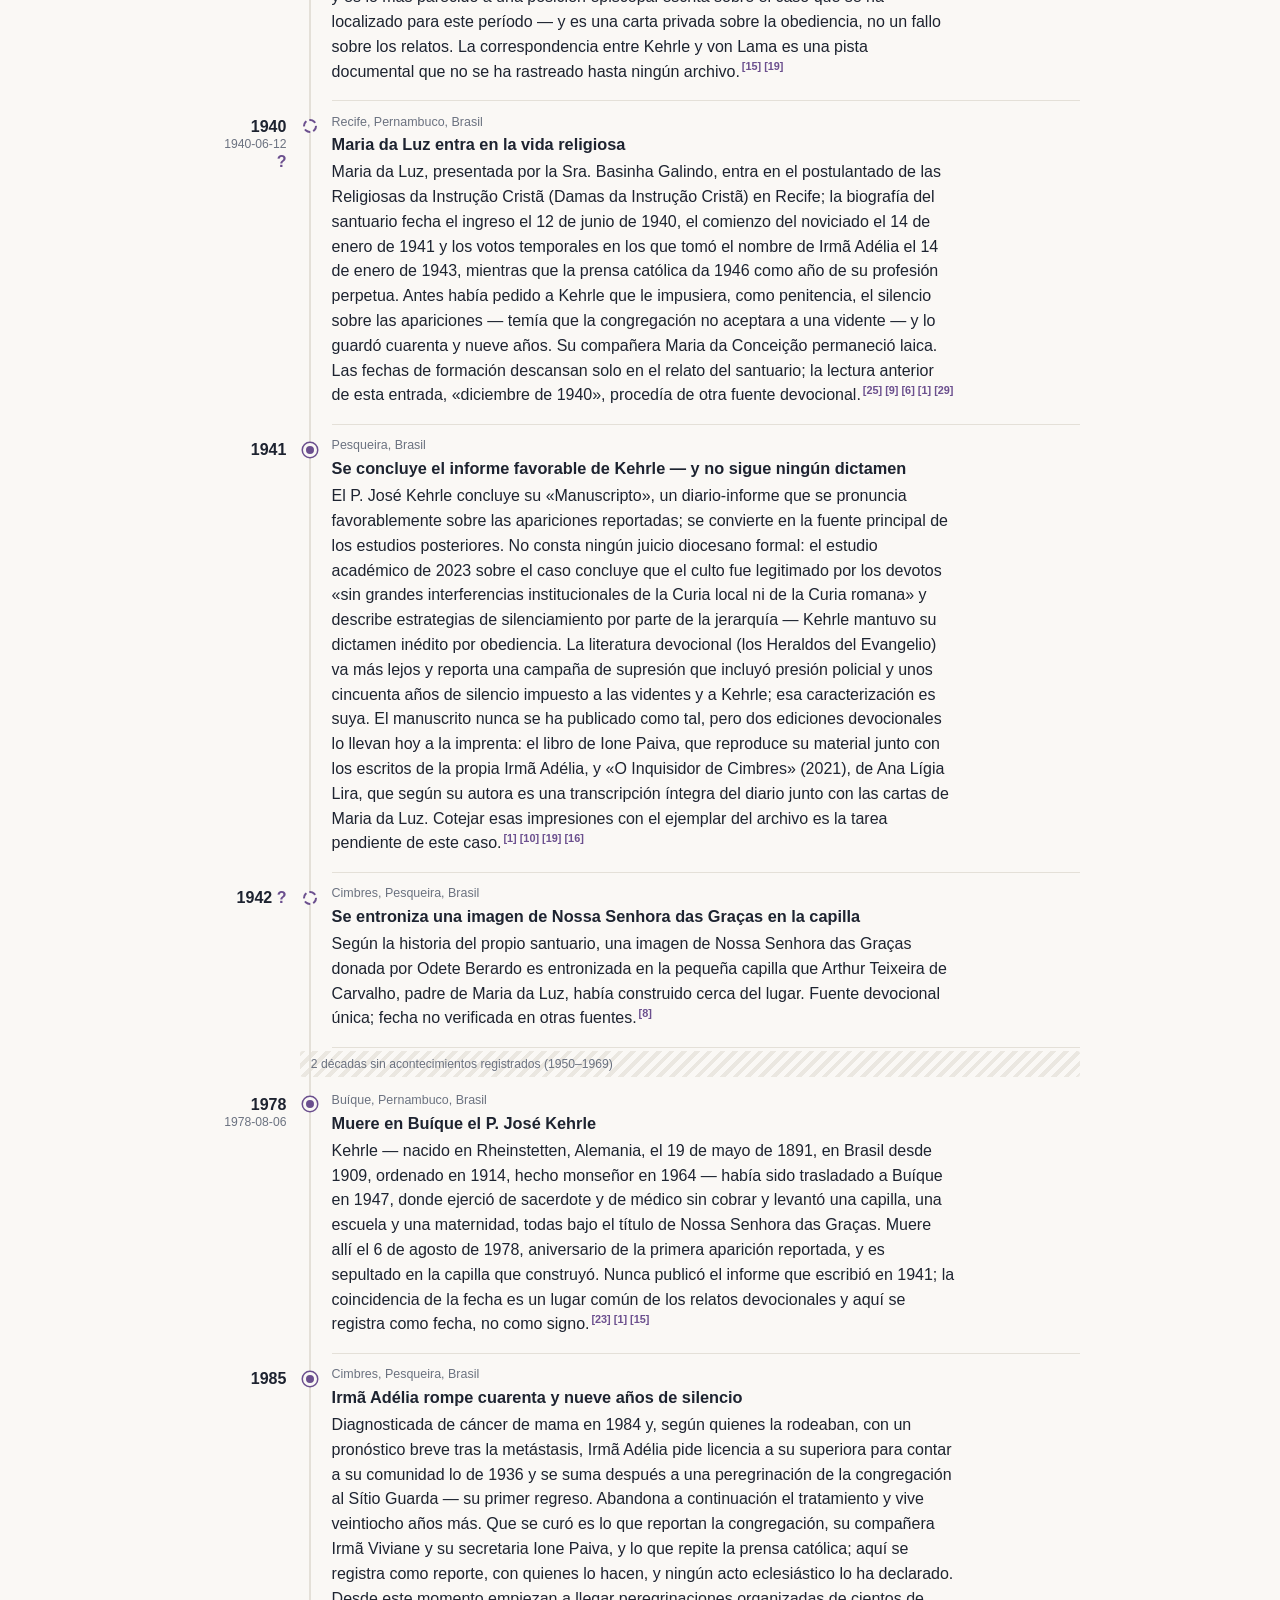
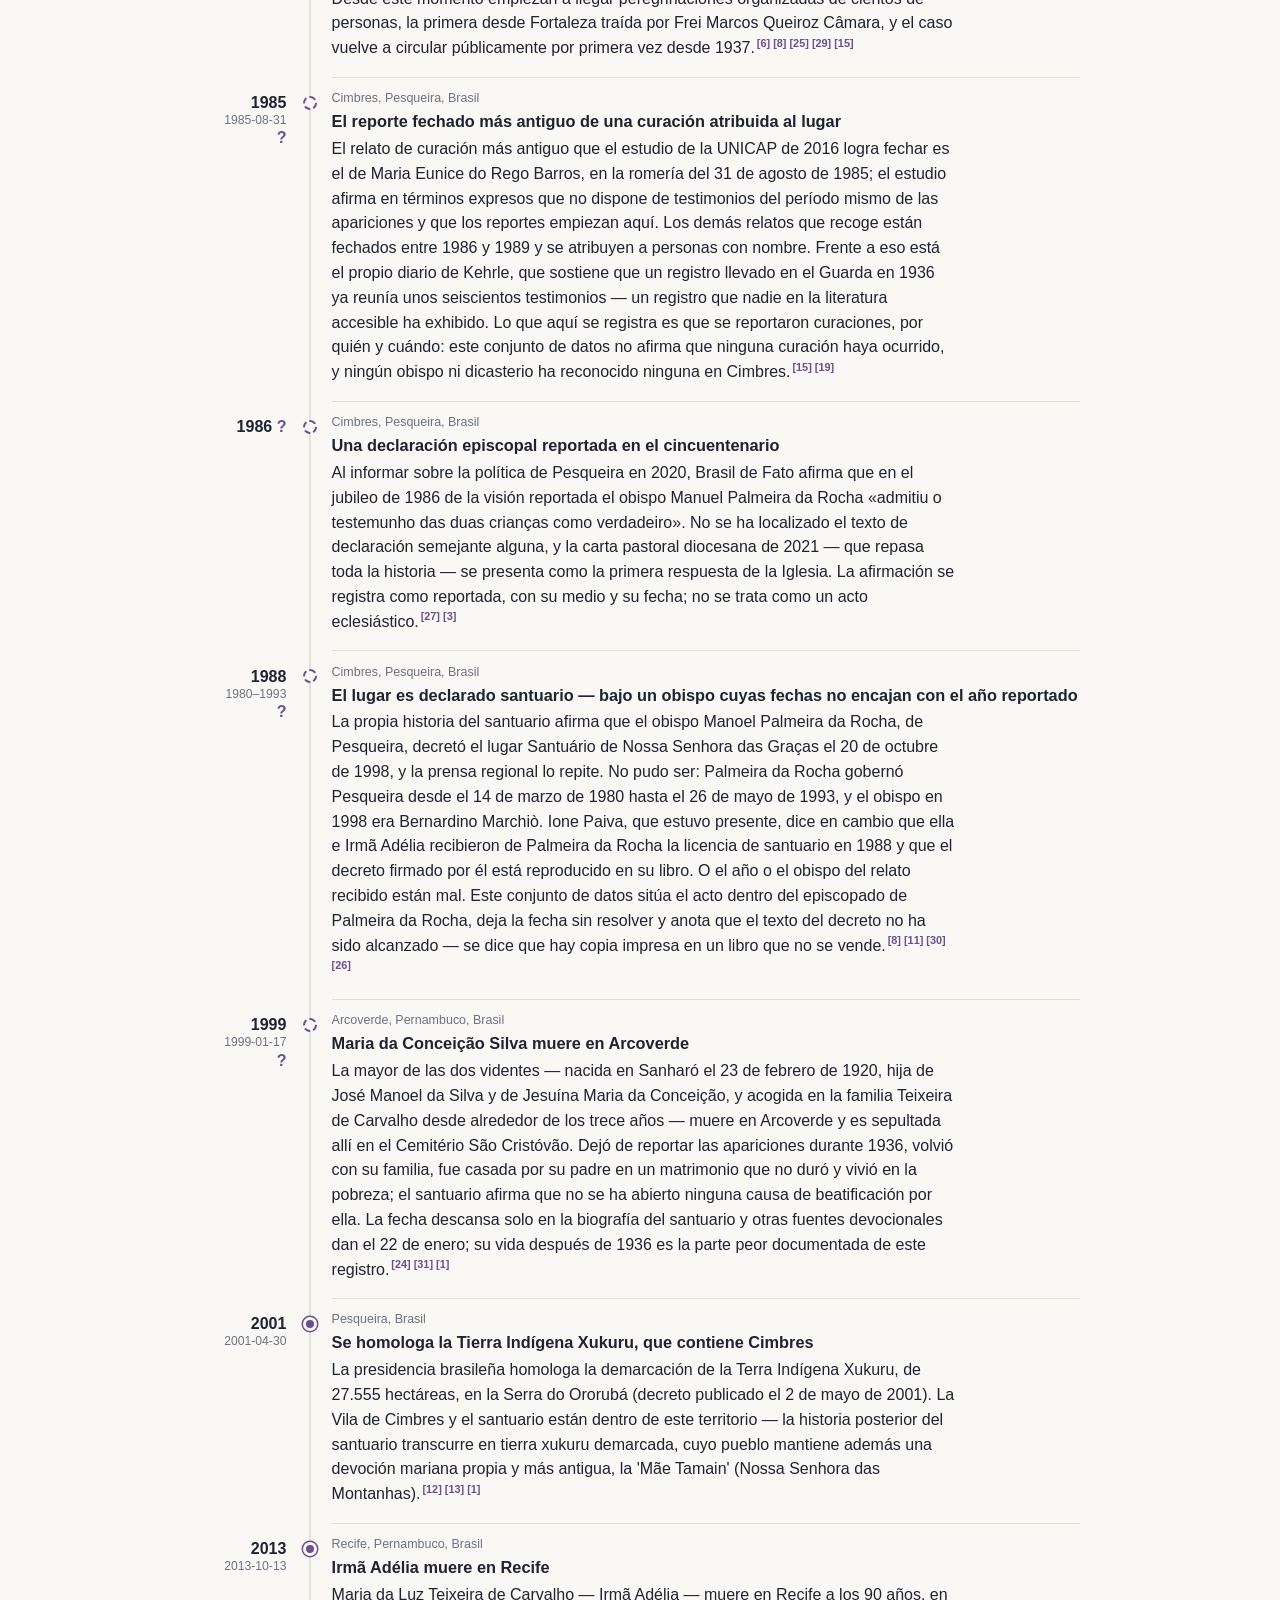
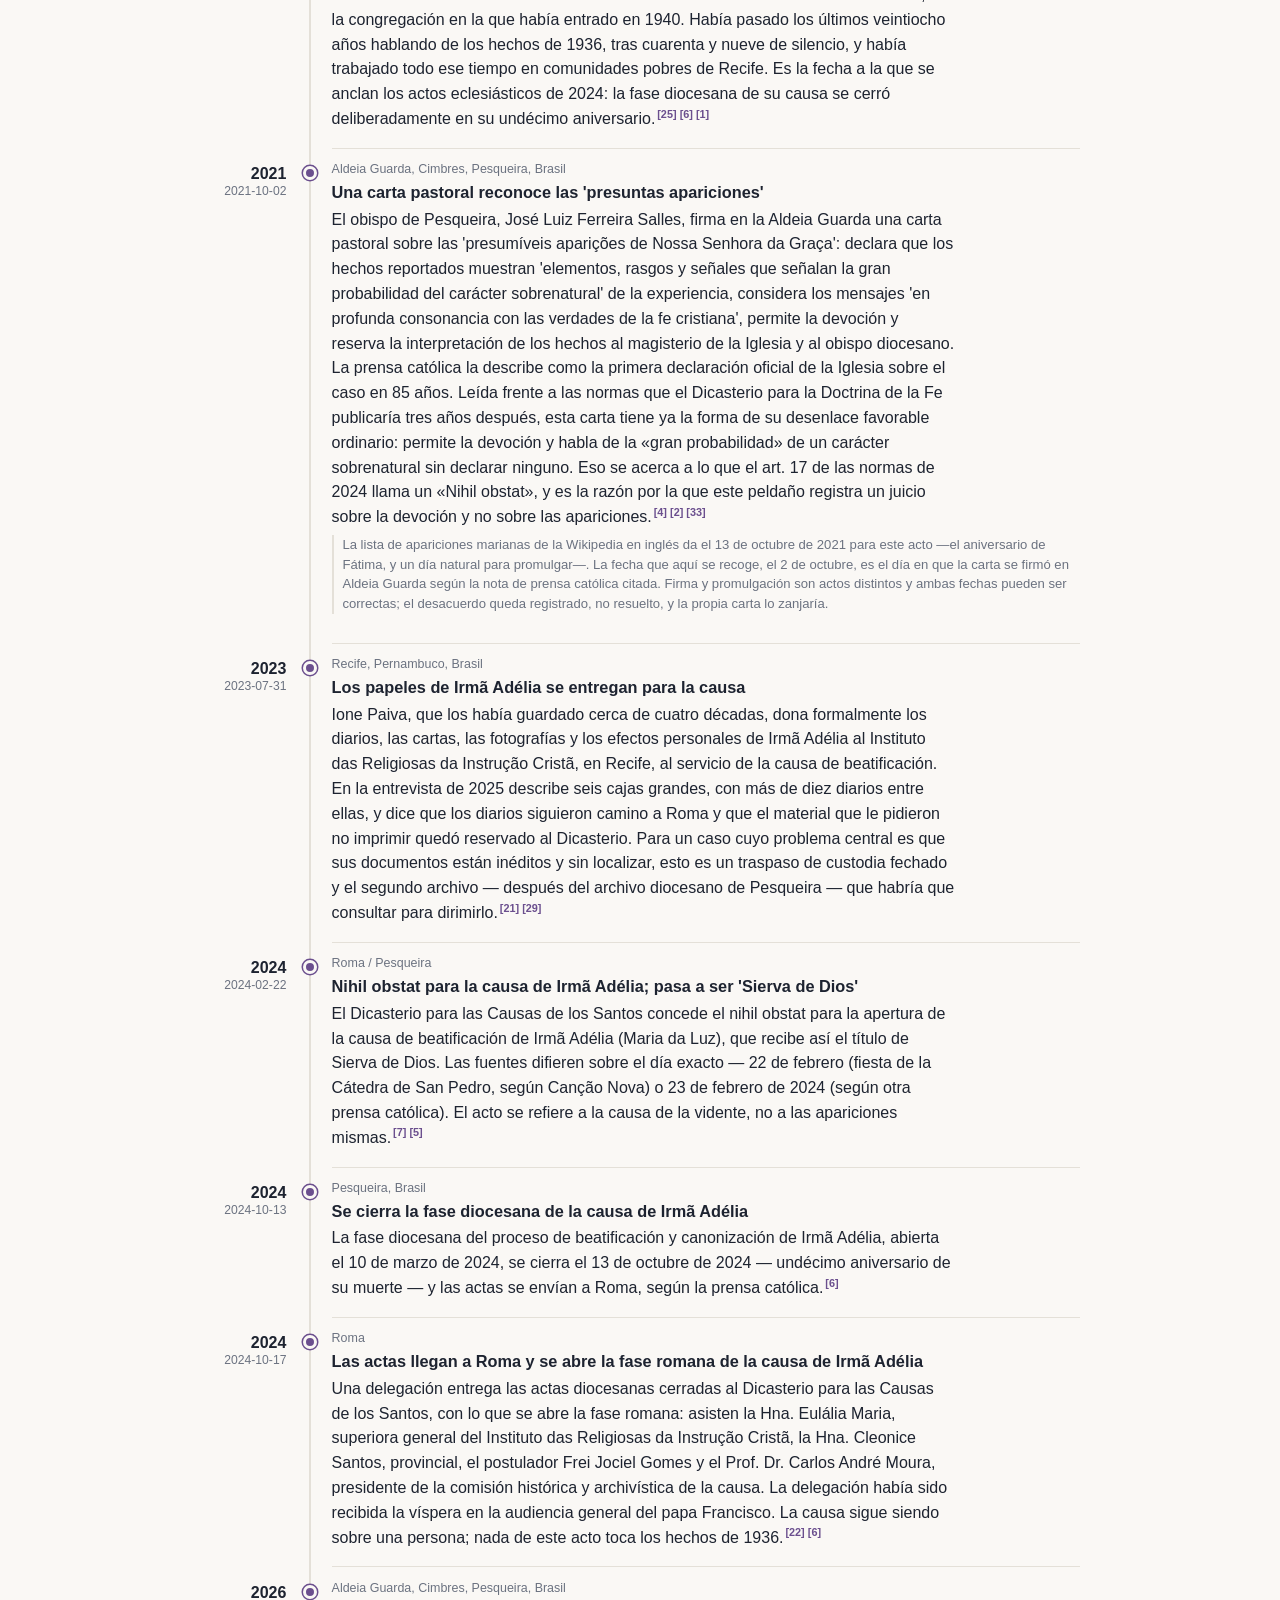
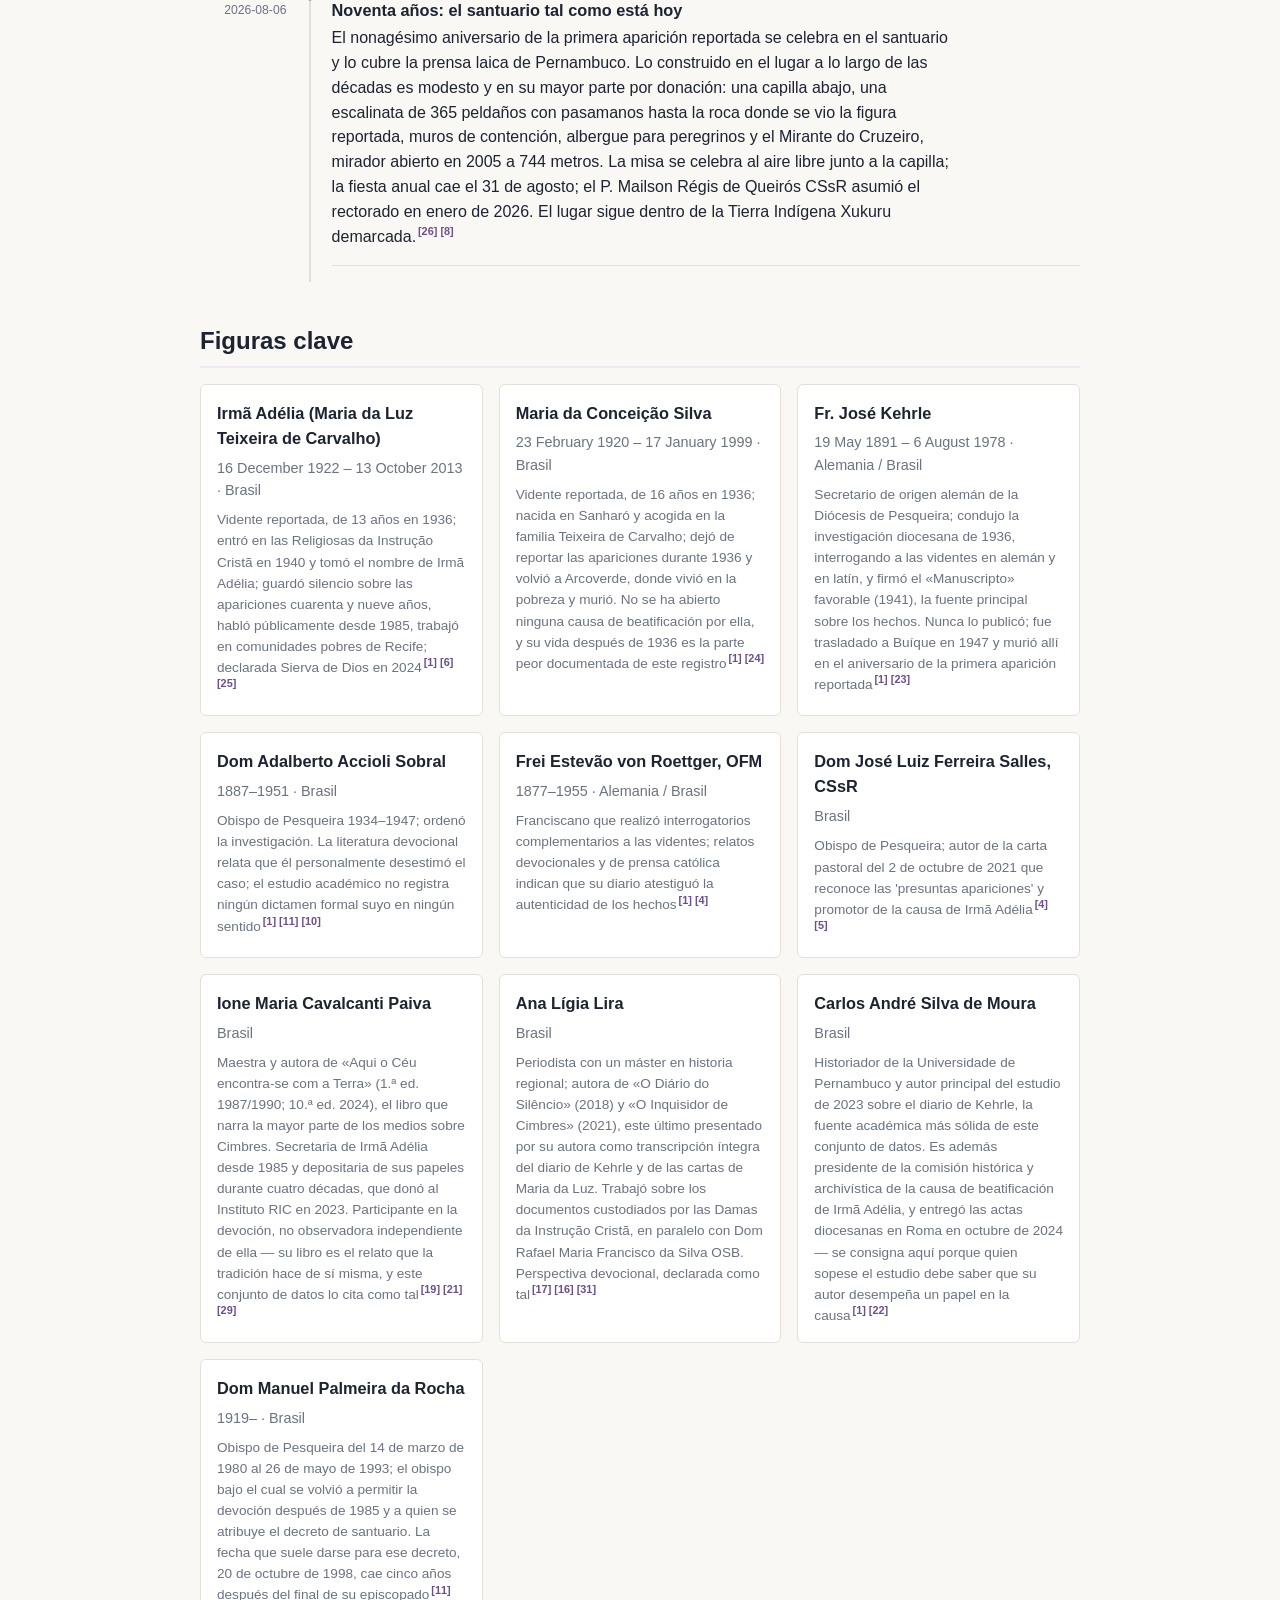
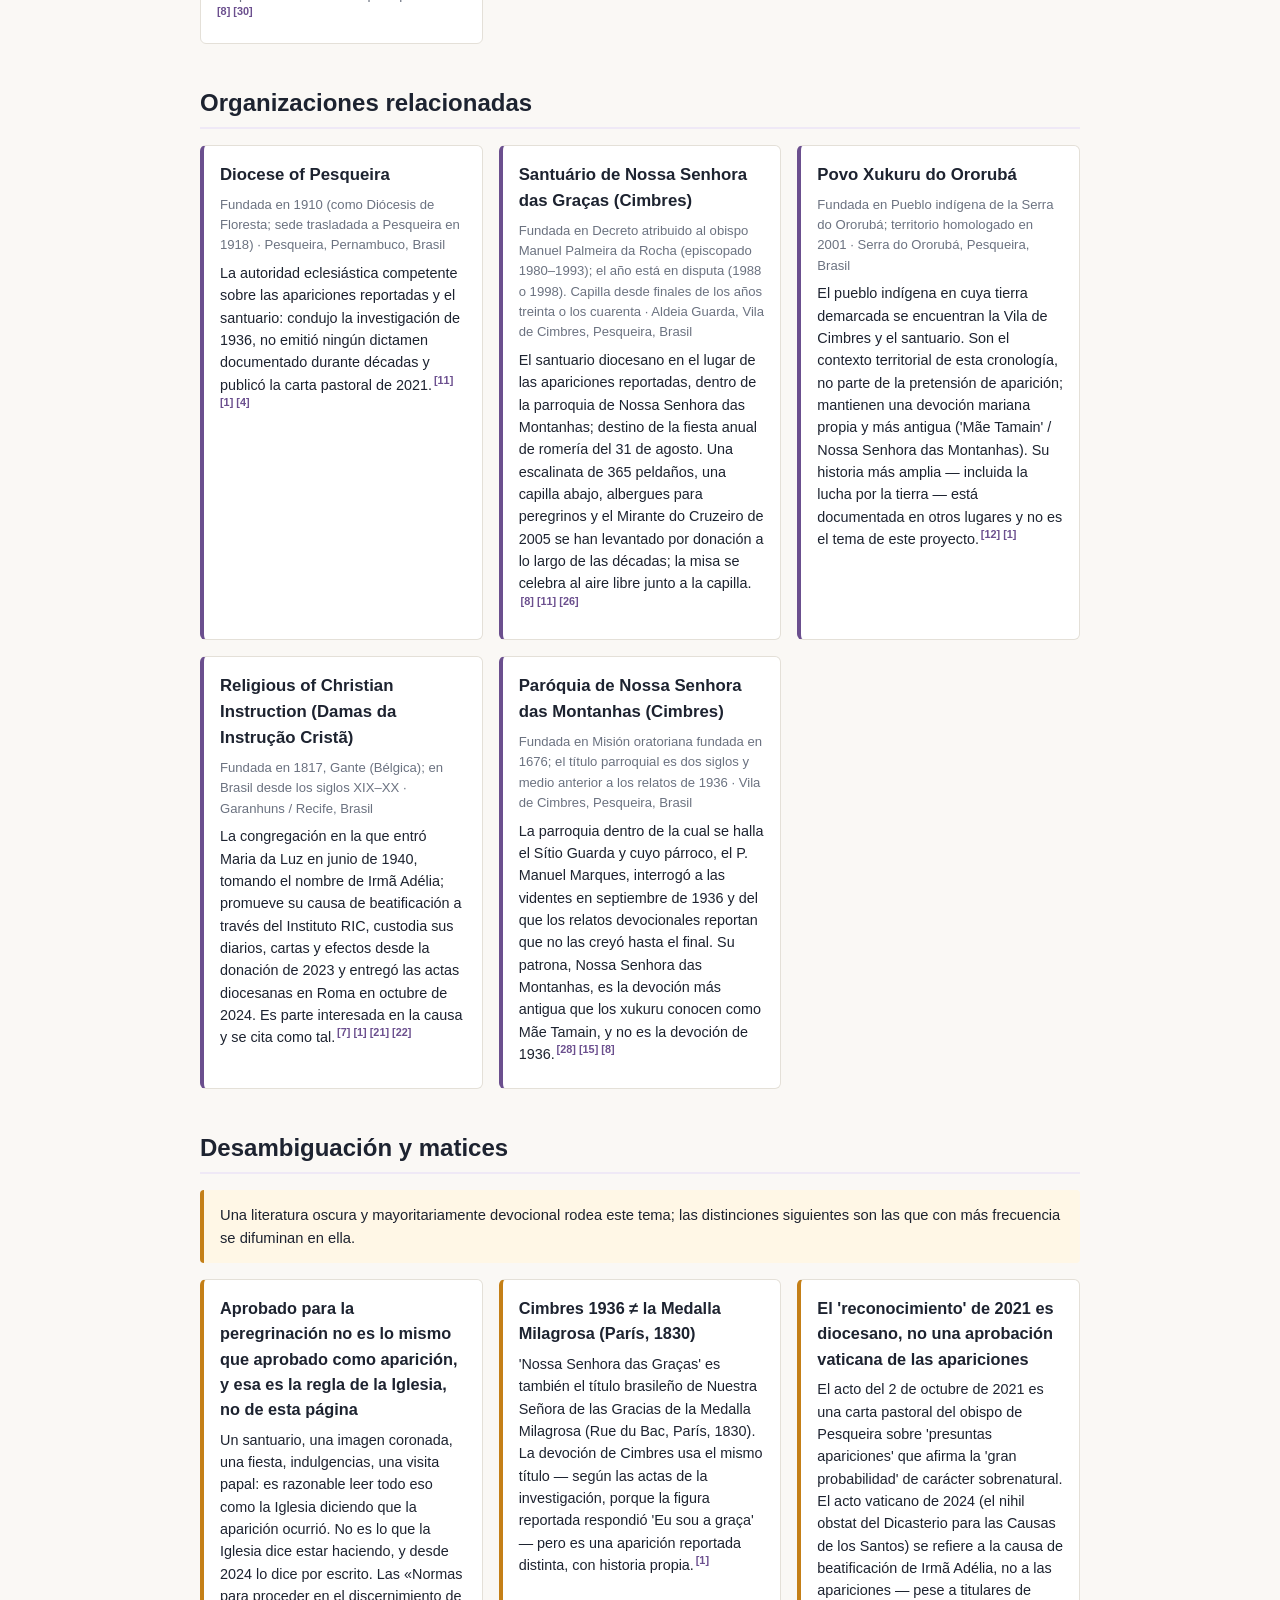
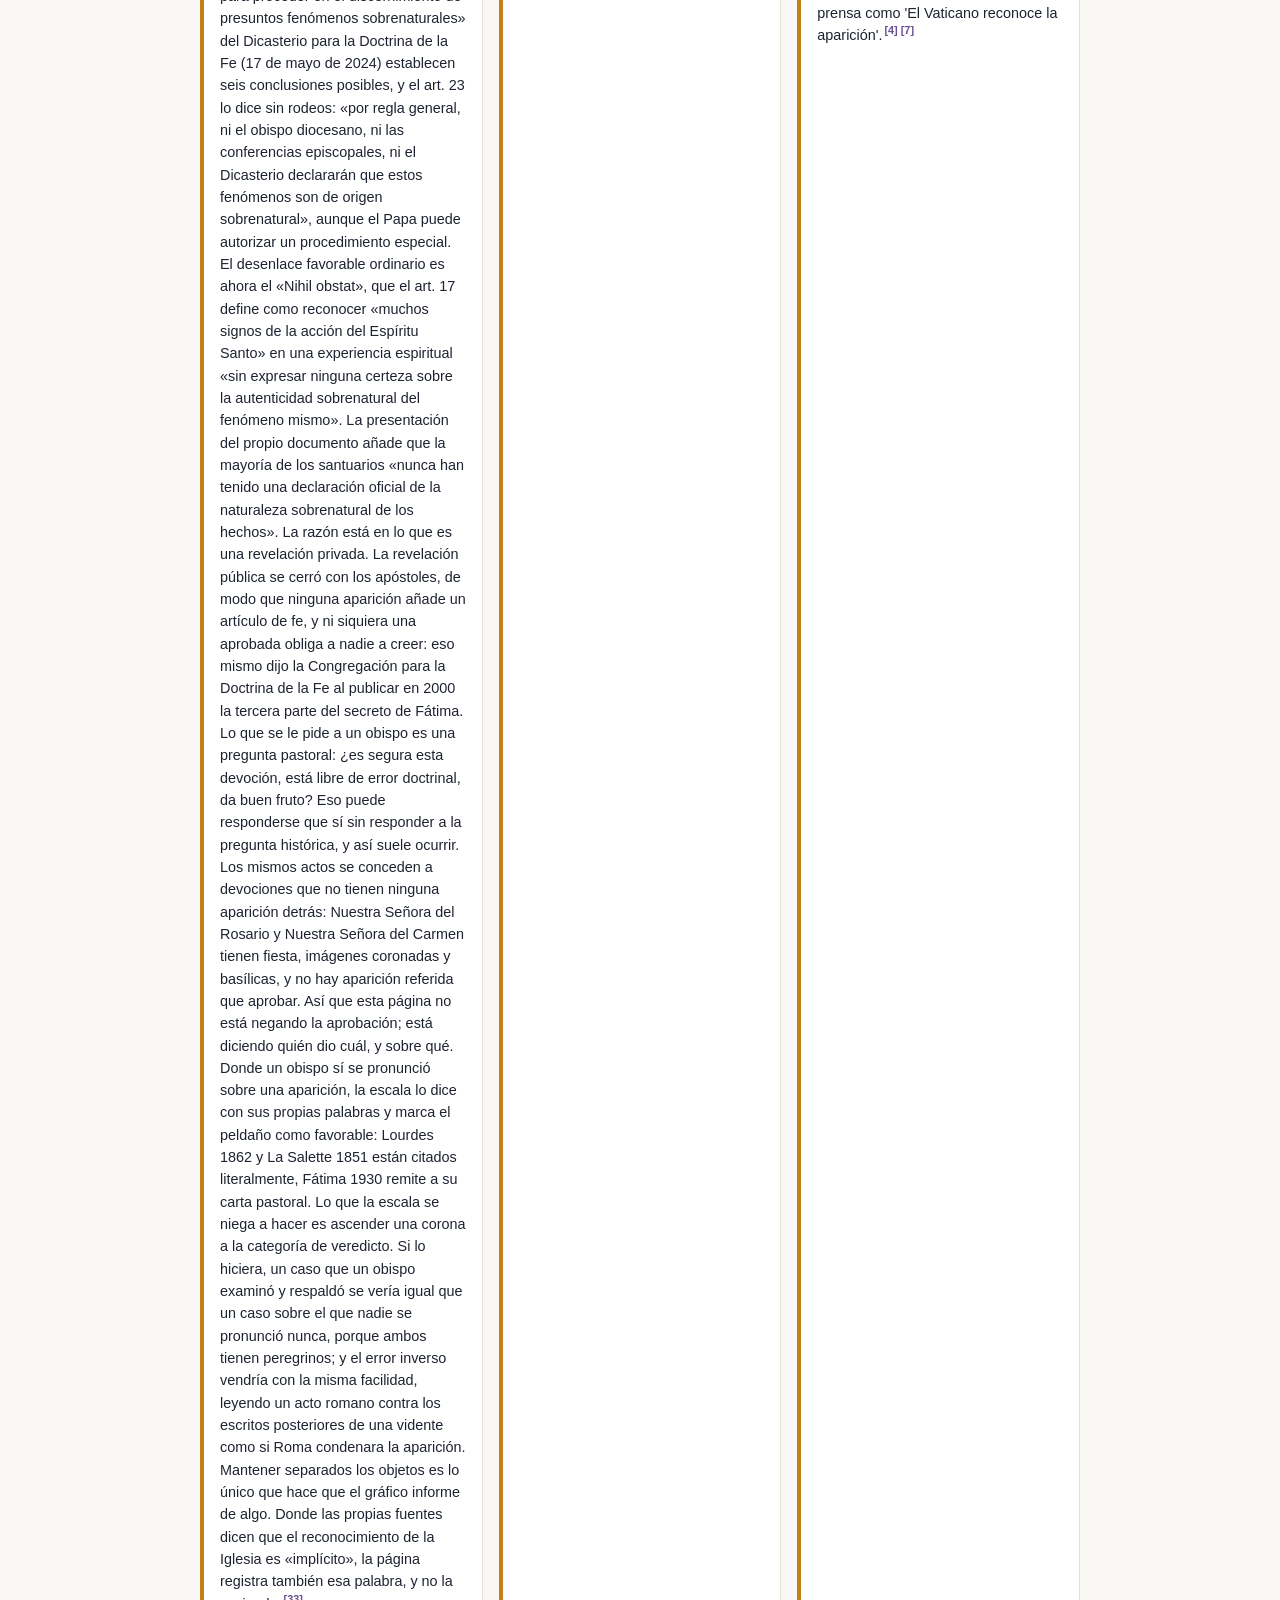
==== commit 77dac0d0: "Phone layout: nothing widens the page; river skips a year-only date From cronologia/core#112: - .viz" ====
--- a/docs/es/index.html
+++ b/docs/es/index.html
@@ -241,7 +241,7 @@
       </div>
       <ol class="rv-list" style="--lanes:1">
         <li class="rv-e rv-u" id="decade-1670" data-i="0" data-lanes="" data-decade="1670s">
-          <div class="rv-year">1676<small>1676</small> <span class="flag" title="Fecha aún no verificada con una fuente primaria">?</span></div>
+          <div class="rv-year">1676 <span class="flag" title="Fecha aún no verificada con una fuente primaria">?</span></div>
           <div class="rv-node" aria-hidden="true"><i class="rv-l0" style="--k:0"></i></div>
           <div class="rv-card">
             <p class="rv-kick"><span>Cimbres, Pesqueira, Brasil</span></p>
@@ -378,7 +378,7 @@
           </div>
         </li>
         <li class="rv-e" data-i="15" data-lanes="" data-decade="1940s">
-          <div class="rv-year">1941<small>1941</small></div>
+          <div class="rv-year">1941</div>
           <div class="rv-node" aria-hidden="true"><i class="rv-l0" style="--k:0"></i></div>
           <div class="rv-card">
             <p class="rv-kick"><span>Pesqueira, Brasil</span></p>
@@ -387,7 +387,7 @@
           </div>
         </li>
         <li class="rv-e rv-u" data-i="16" data-lanes="" data-decade="1940s">
-          <div class="rv-year">1942<small>1942</small> <span class="flag" title="Fecha aún no verificada con una fuente primaria">?</span></div>
+          <div class="rv-year">1942 <span class="flag" title="Fecha aún no verificada con una fuente primaria">?</span></div>
           <div class="rv-node" aria-hidden="true"><i class="rv-l0" style="--k:0"></i></div>
           <div class="rv-card">
             <p class="rv-kick"><span>Cimbres, Pesqueira, Brasil</span></p>
@@ -406,7 +406,7 @@
           </div>
         </li>
         <li class="rv-e" id="decade-1980" data-i="18" data-lanes="" data-decade="1980s">
-          <div class="rv-year">1985<small>1985</small></div>
+          <div class="rv-year">1985</div>
           <div class="rv-node" aria-hidden="true"><i class="rv-l0" style="--k:0"></i></div>
           <div class="rv-card">
             <p class="rv-kick"><span>Cimbres, Pesqueira, Brasil</span></p>
@@ -424,7 +424,7 @@
           </div>
         </li>
         <li class="rv-e rv-u" data-i="20" data-lanes="" data-decade="1980s">
-          <div class="rv-year">1986<small>1986</small> <span class="flag" title="Fecha aún no verificada con una fuente primaria">?</span></div>
+          <div class="rv-year">1986 <span class="flag" title="Fecha aún no verificada con una fuente primaria">?</span></div>
           <div class="rv-node" aria-hidden="true"><i class="rv-l0" style="--k:0"></i></div>
           <div class="rv-card">
             <p class="rv-kick"><span>Cimbres, Pesqueira, Brasil</span></p>
--- a/docs/styles.css
+++ b/docs/styles.css
@@ -72,7 +72,7 @@
 .facts dd { margin: 0; }
 
 /* Chronology table */
-.table-scroll { overflow-x: auto; }
+.table-scroll { position: relative; overflow-x: auto; }
 table.meetings { width: 100%; border-collapse: collapse; font-size: .92rem; background: var(--surface); }
 table.meetings th, table.meetings td { text-align: left; padding: .55rem .65rem; border-bottom: 1px solid var(--line); vertical-align: top; }
 table.meetings thead th { background: #2a2f3a; color: #fff; position: sticky; top: 0; }
@@ -153,7 +153,7 @@
 /* Branch timeline ("subway diagram"; rendered only when the data declares
    `branchTimeline`). The SVG keeps its natural size inside a horizontal
    scroll container on small screens; print scales it to the page. */
-.viz-scroll { overflow-x: auto; -webkit-overflow-scrolling: touch; }
+.viz-scroll { position: relative; overflow-x: auto; -webkit-overflow-scrolling: touch; }
 figure.branch-timeline { margin: 1rem 0 0; }
 .branch-timeline-svg { display: block; }
 .branch-timeline-svg text { font-family: inherit; }
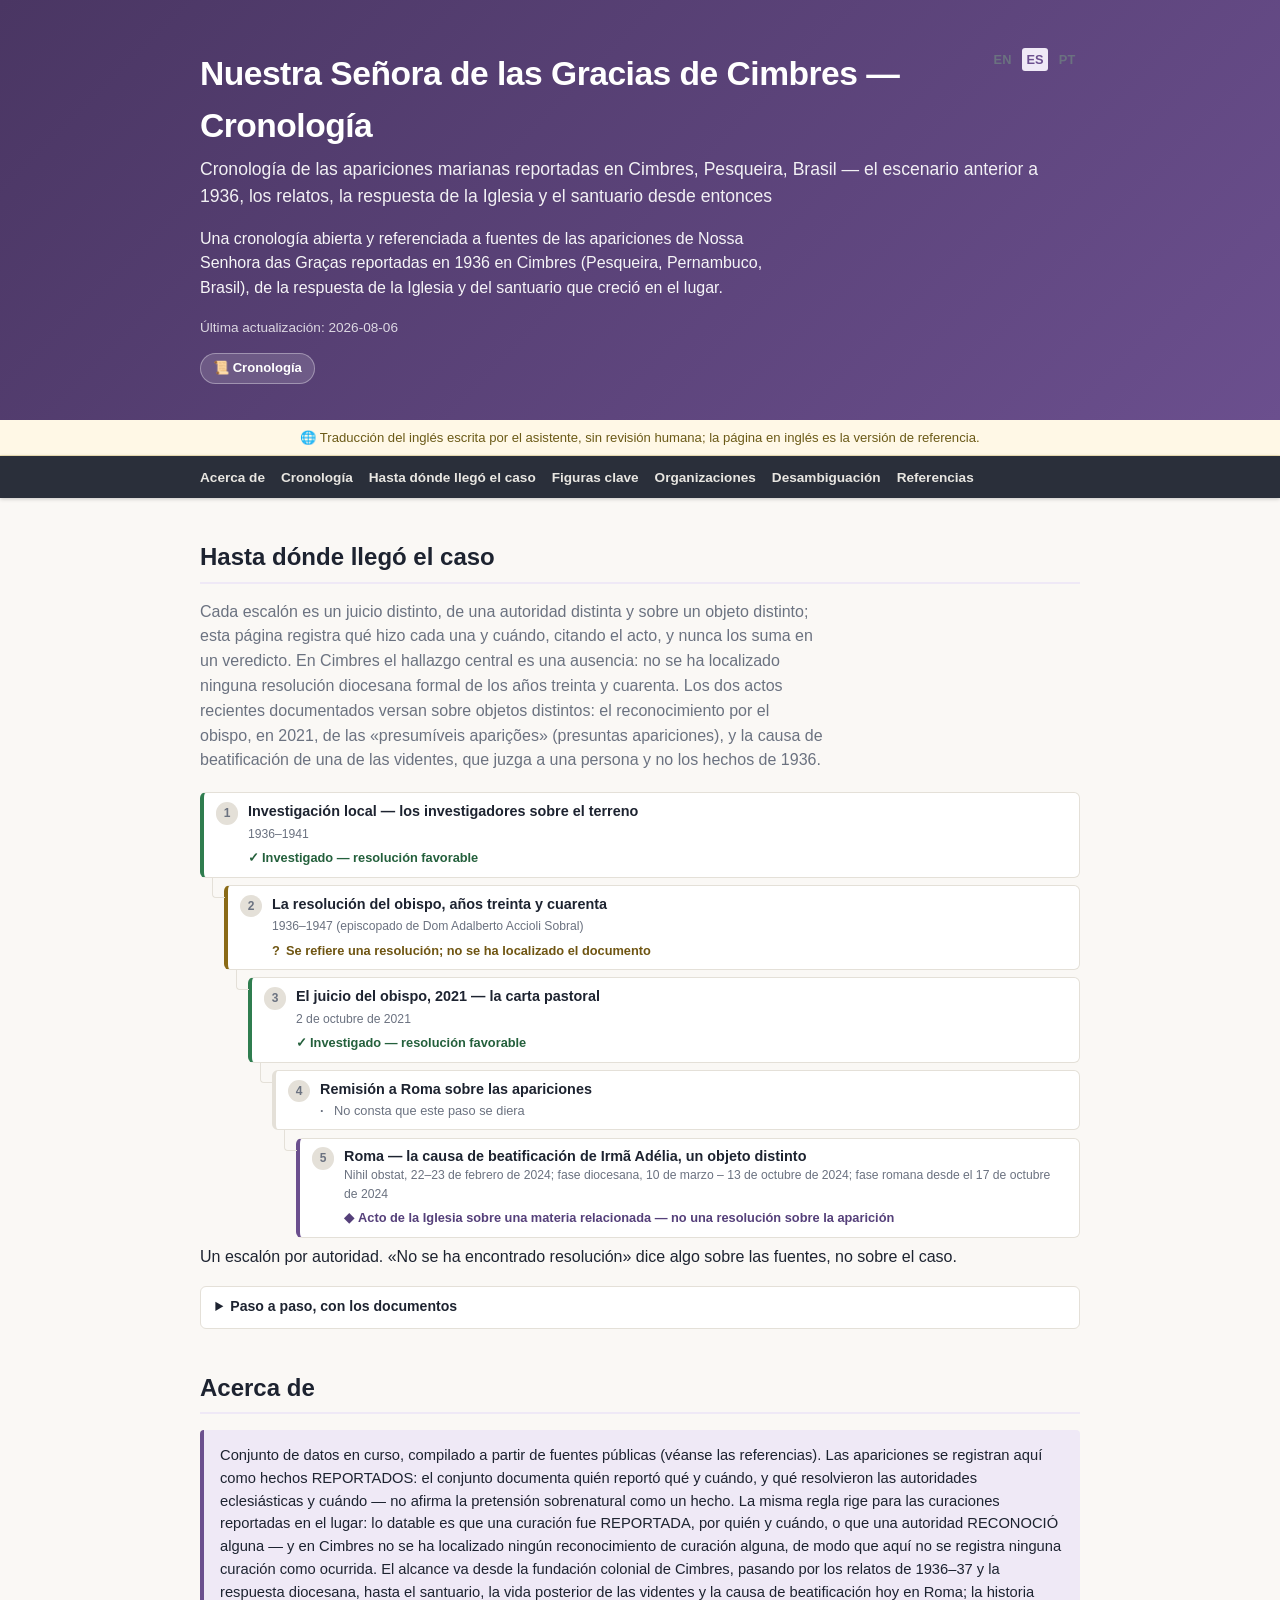
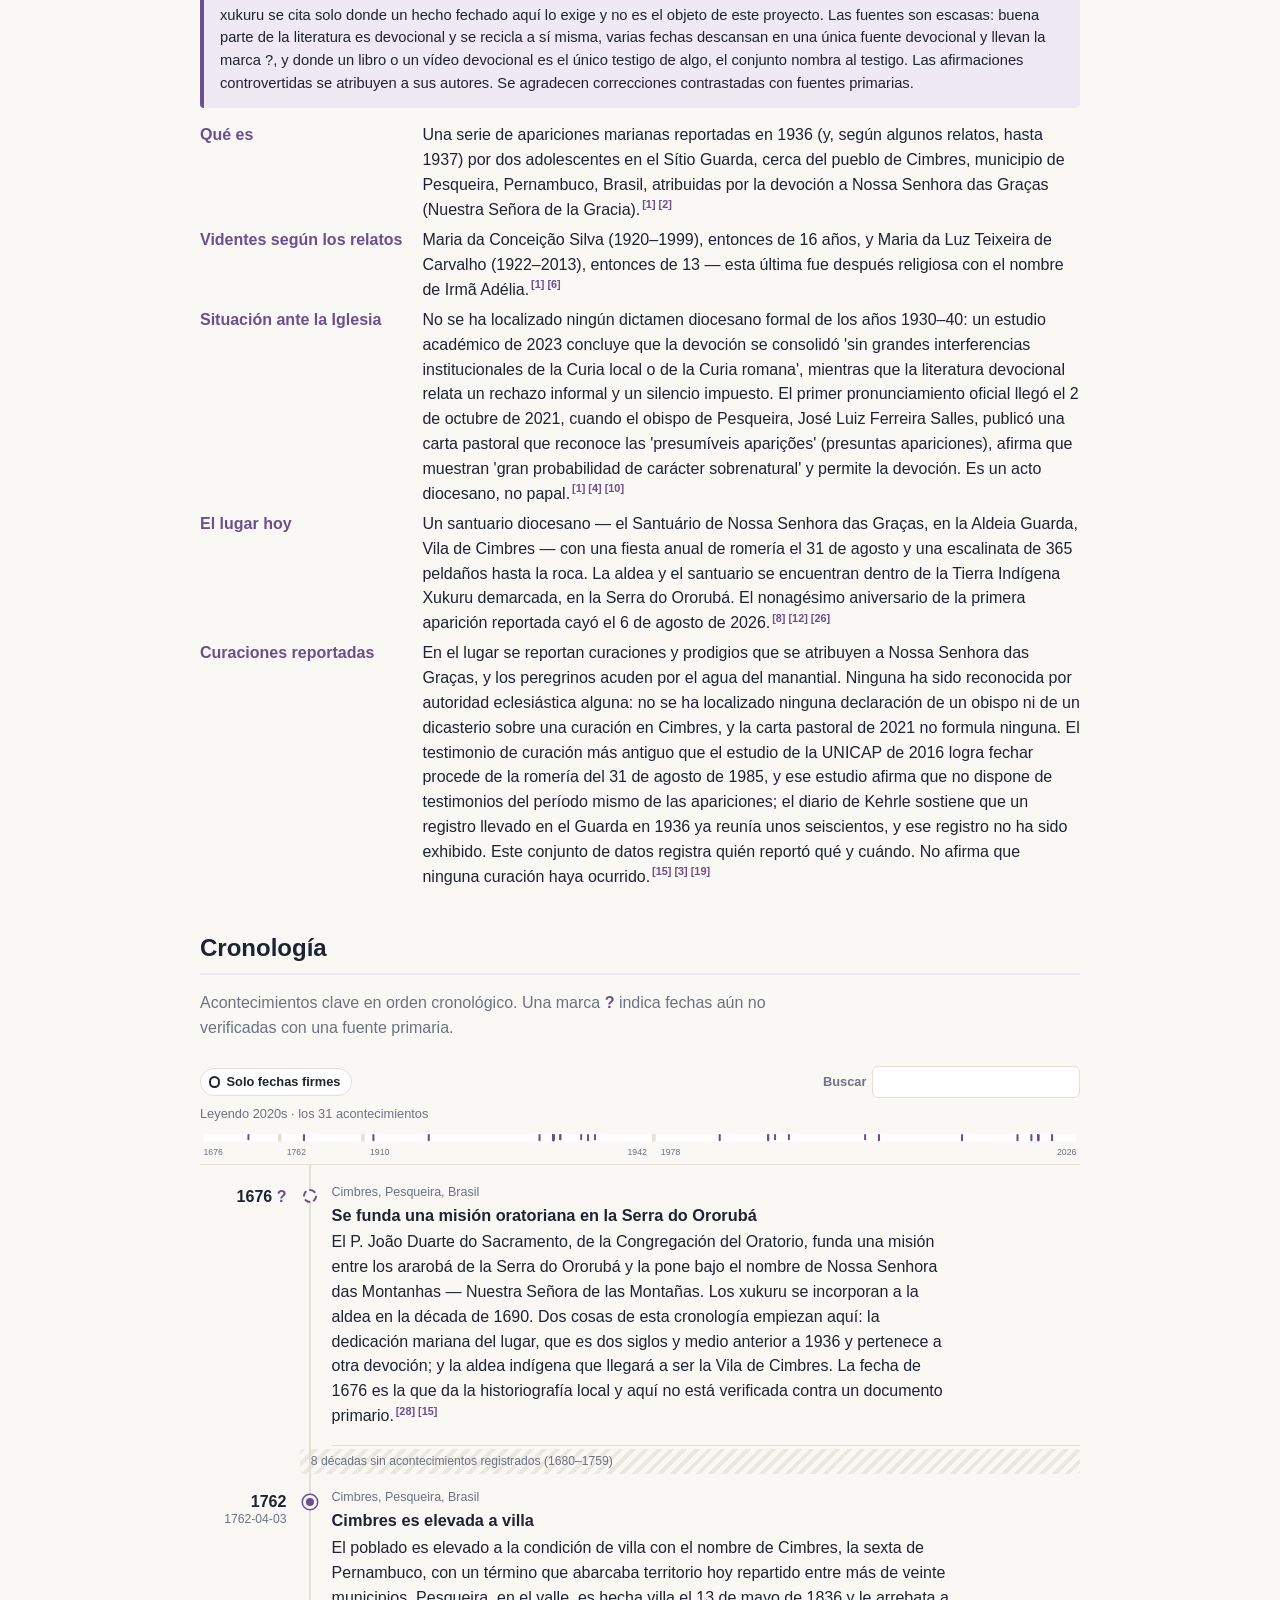
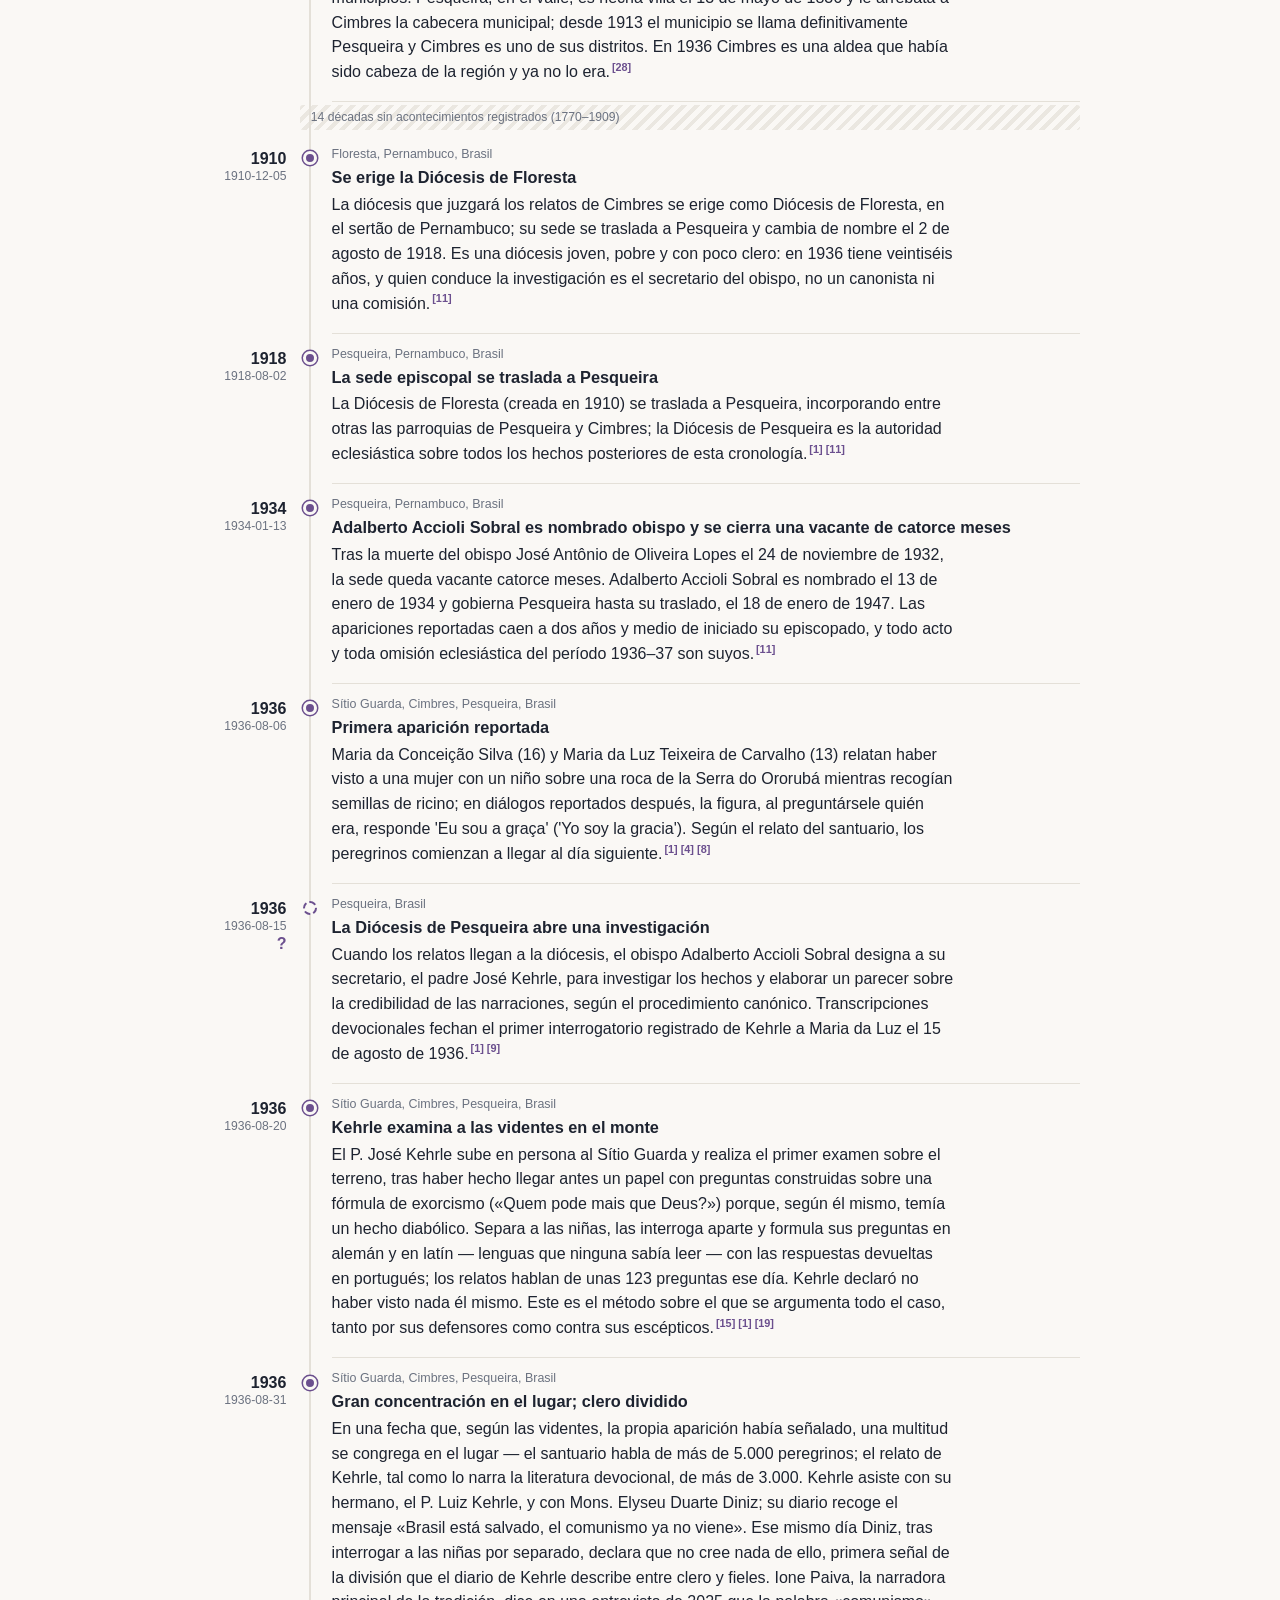
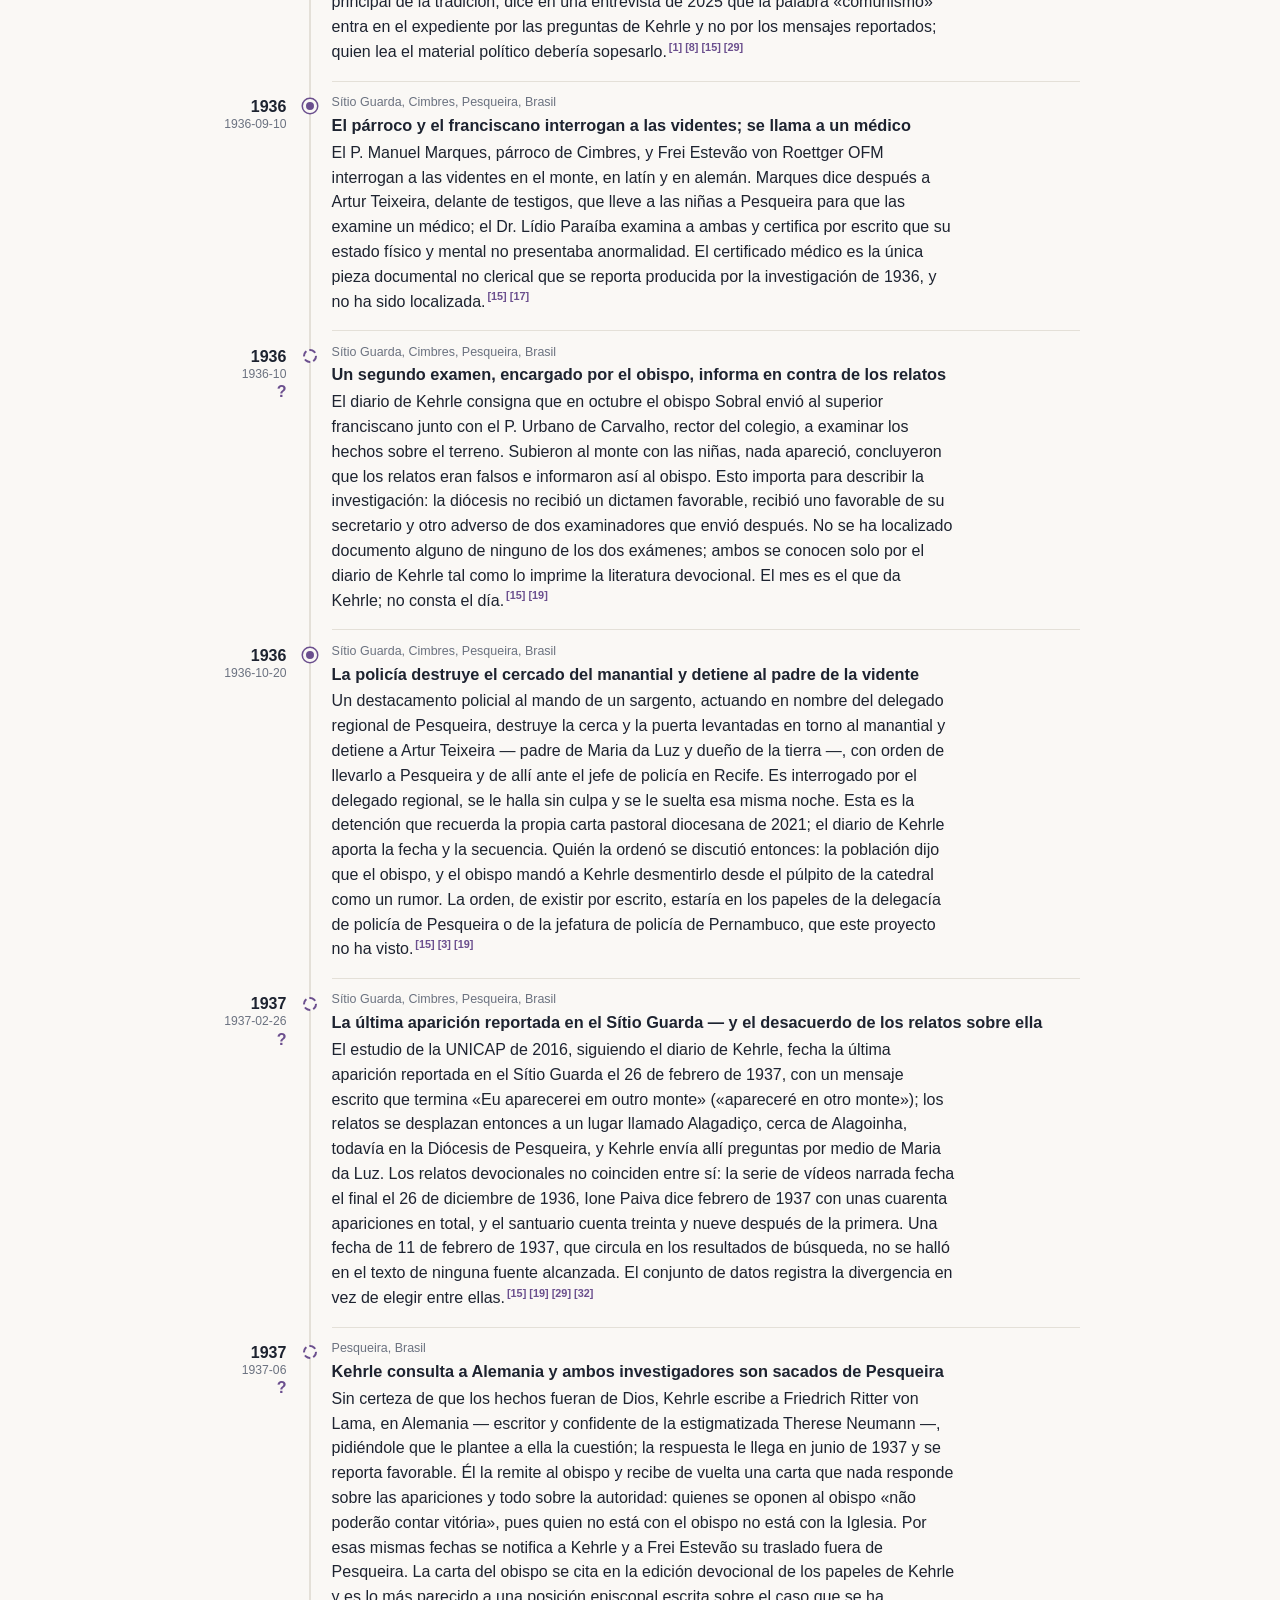
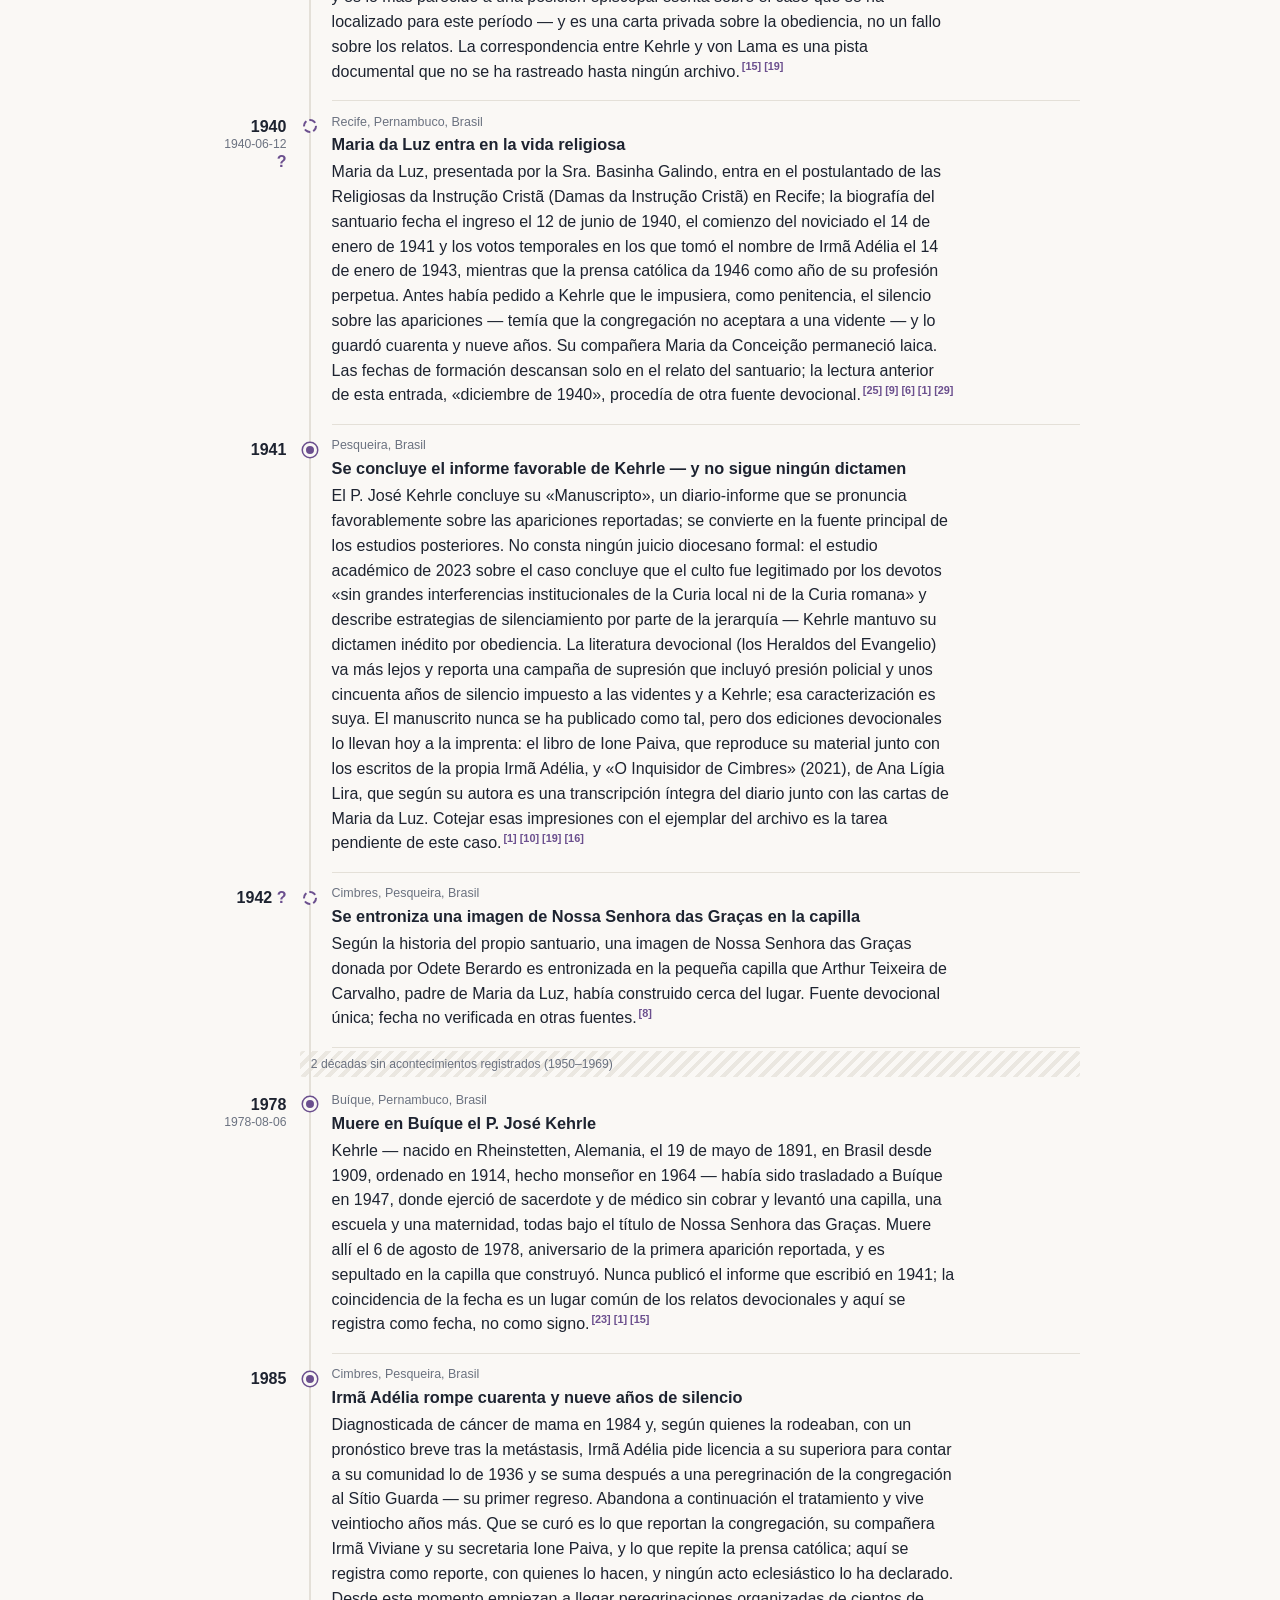
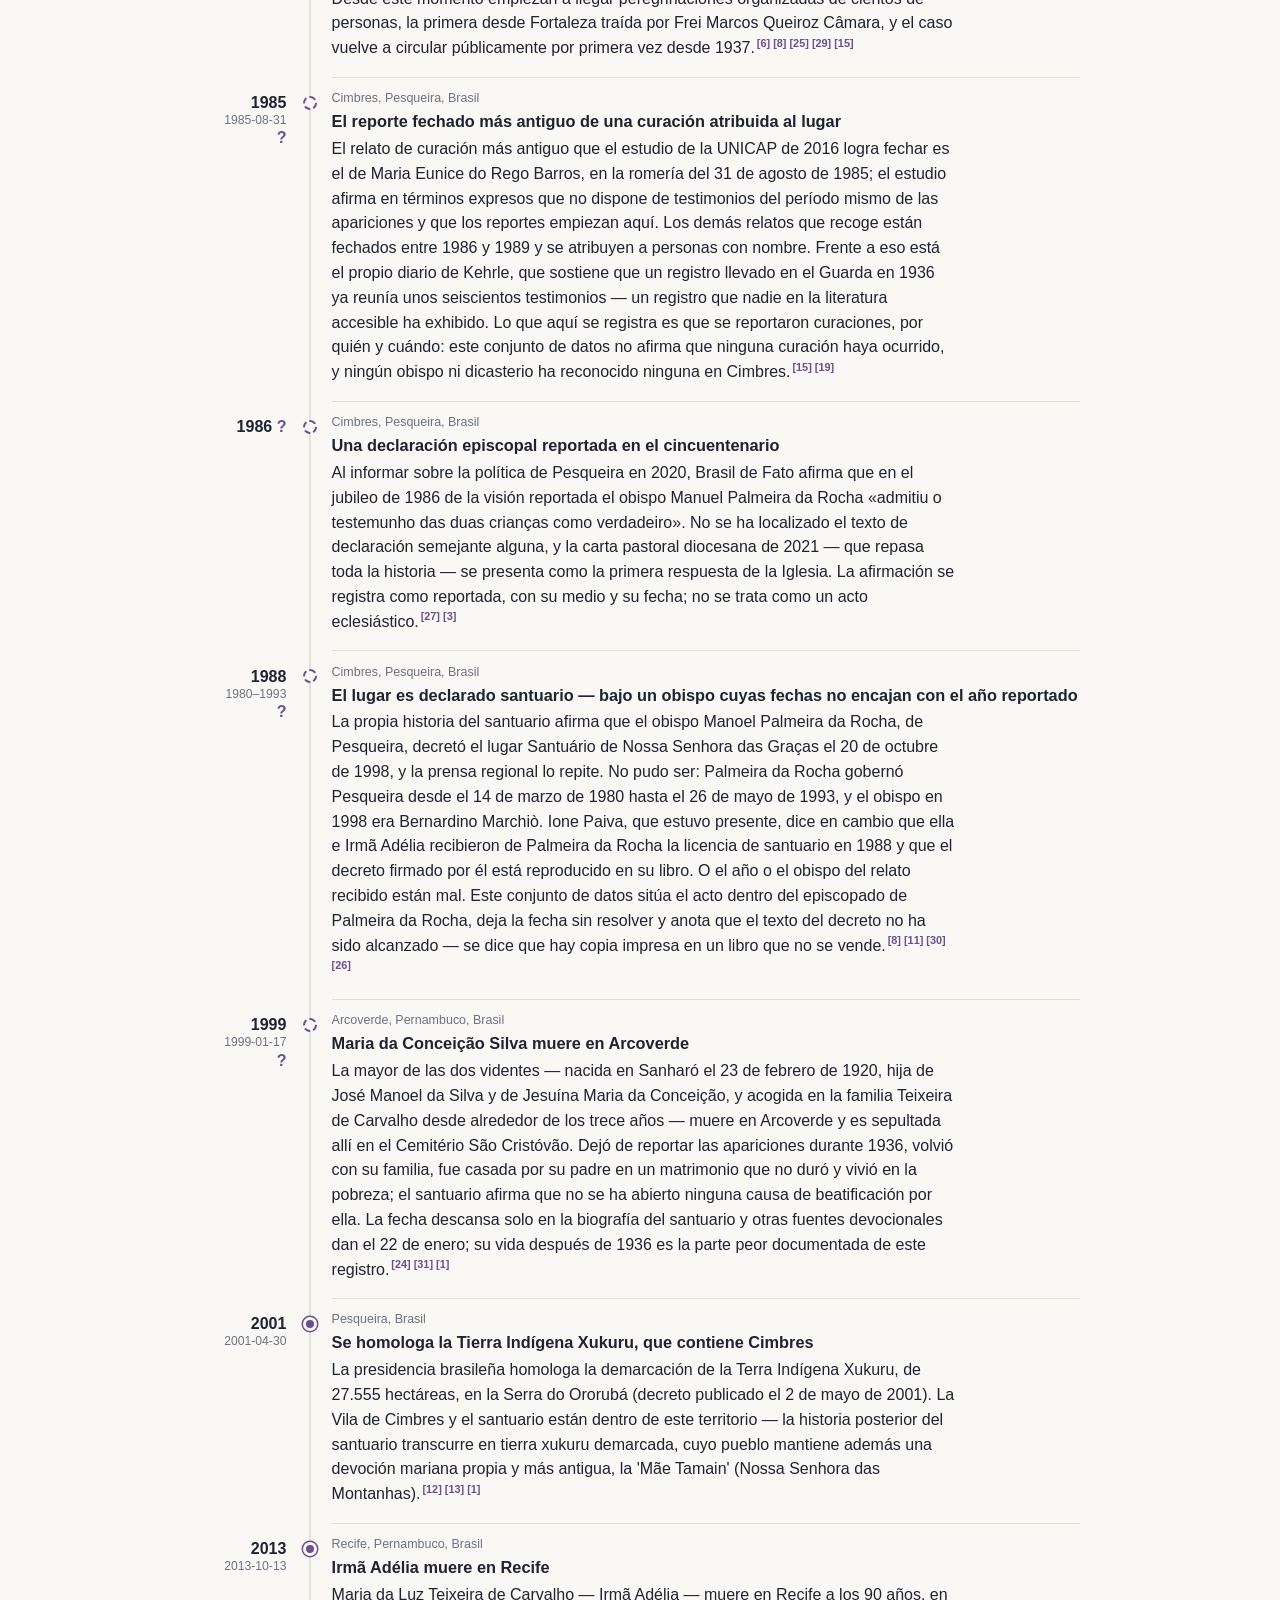
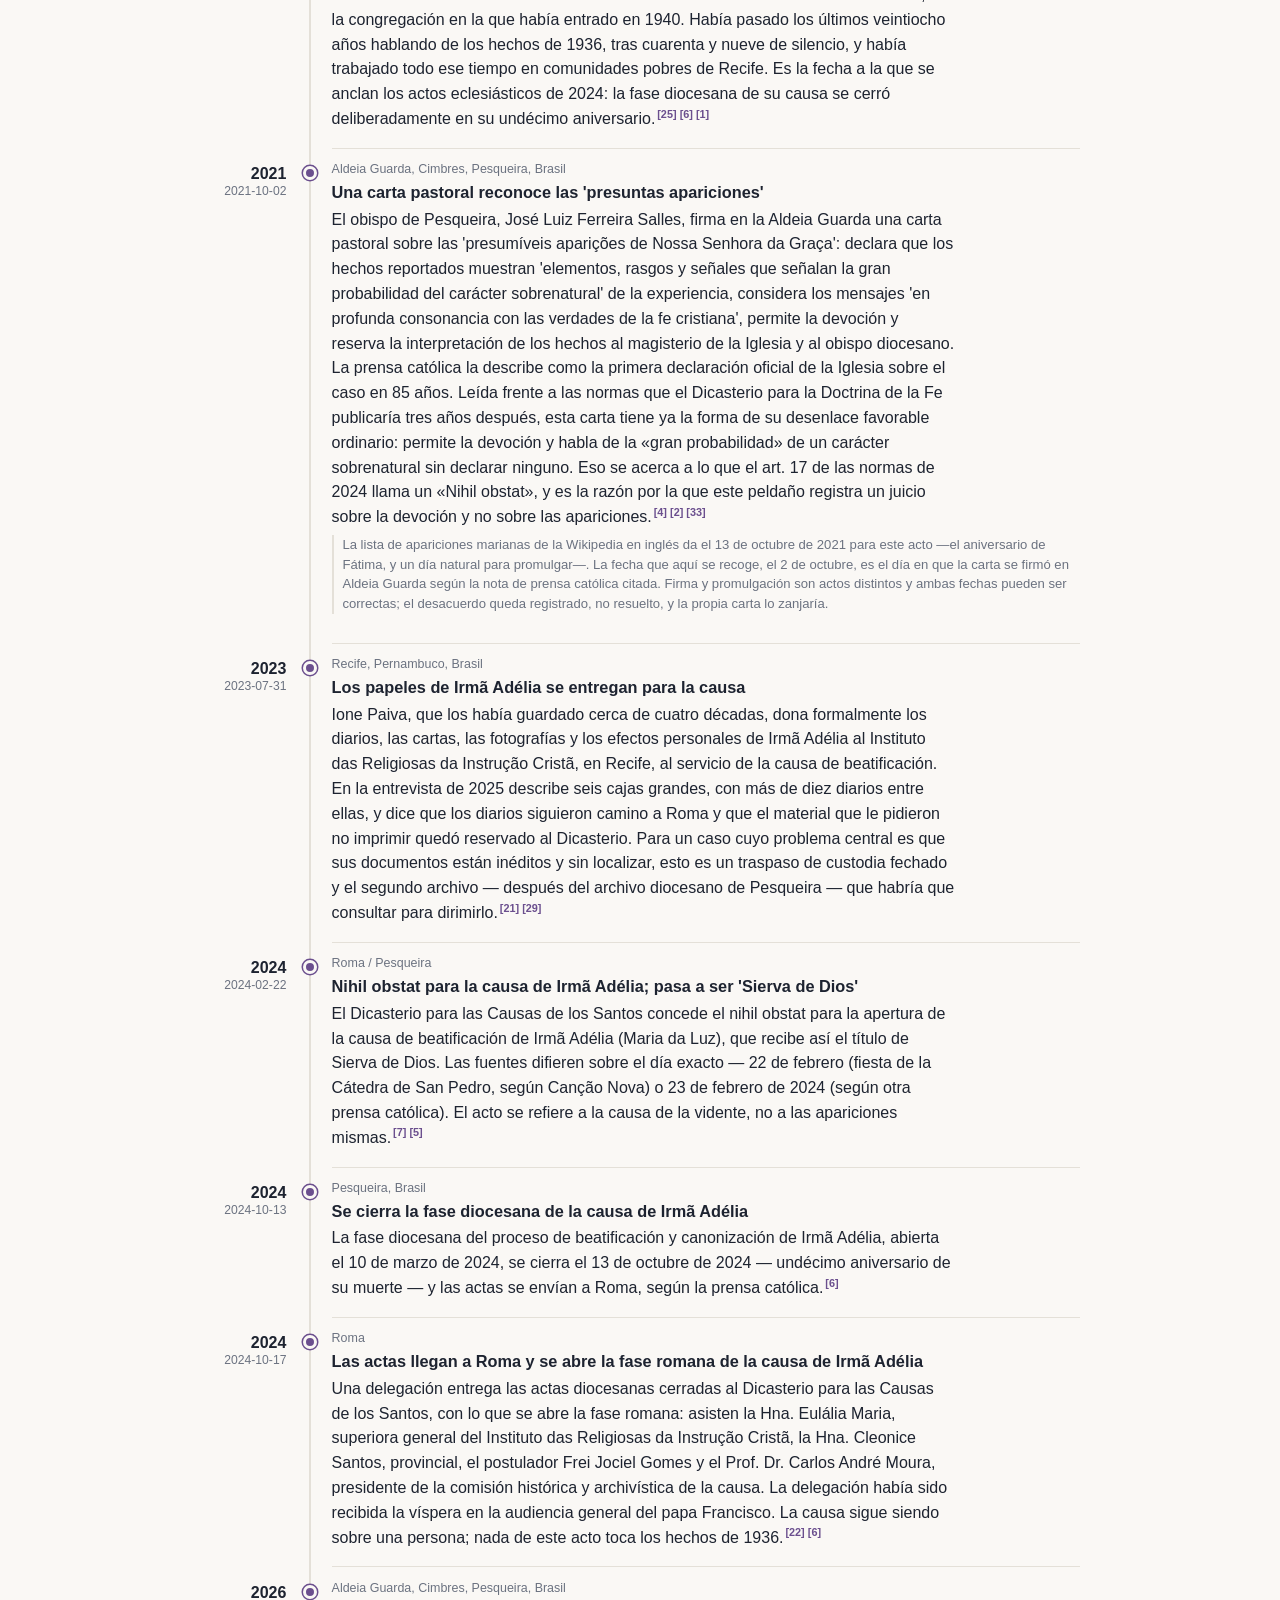
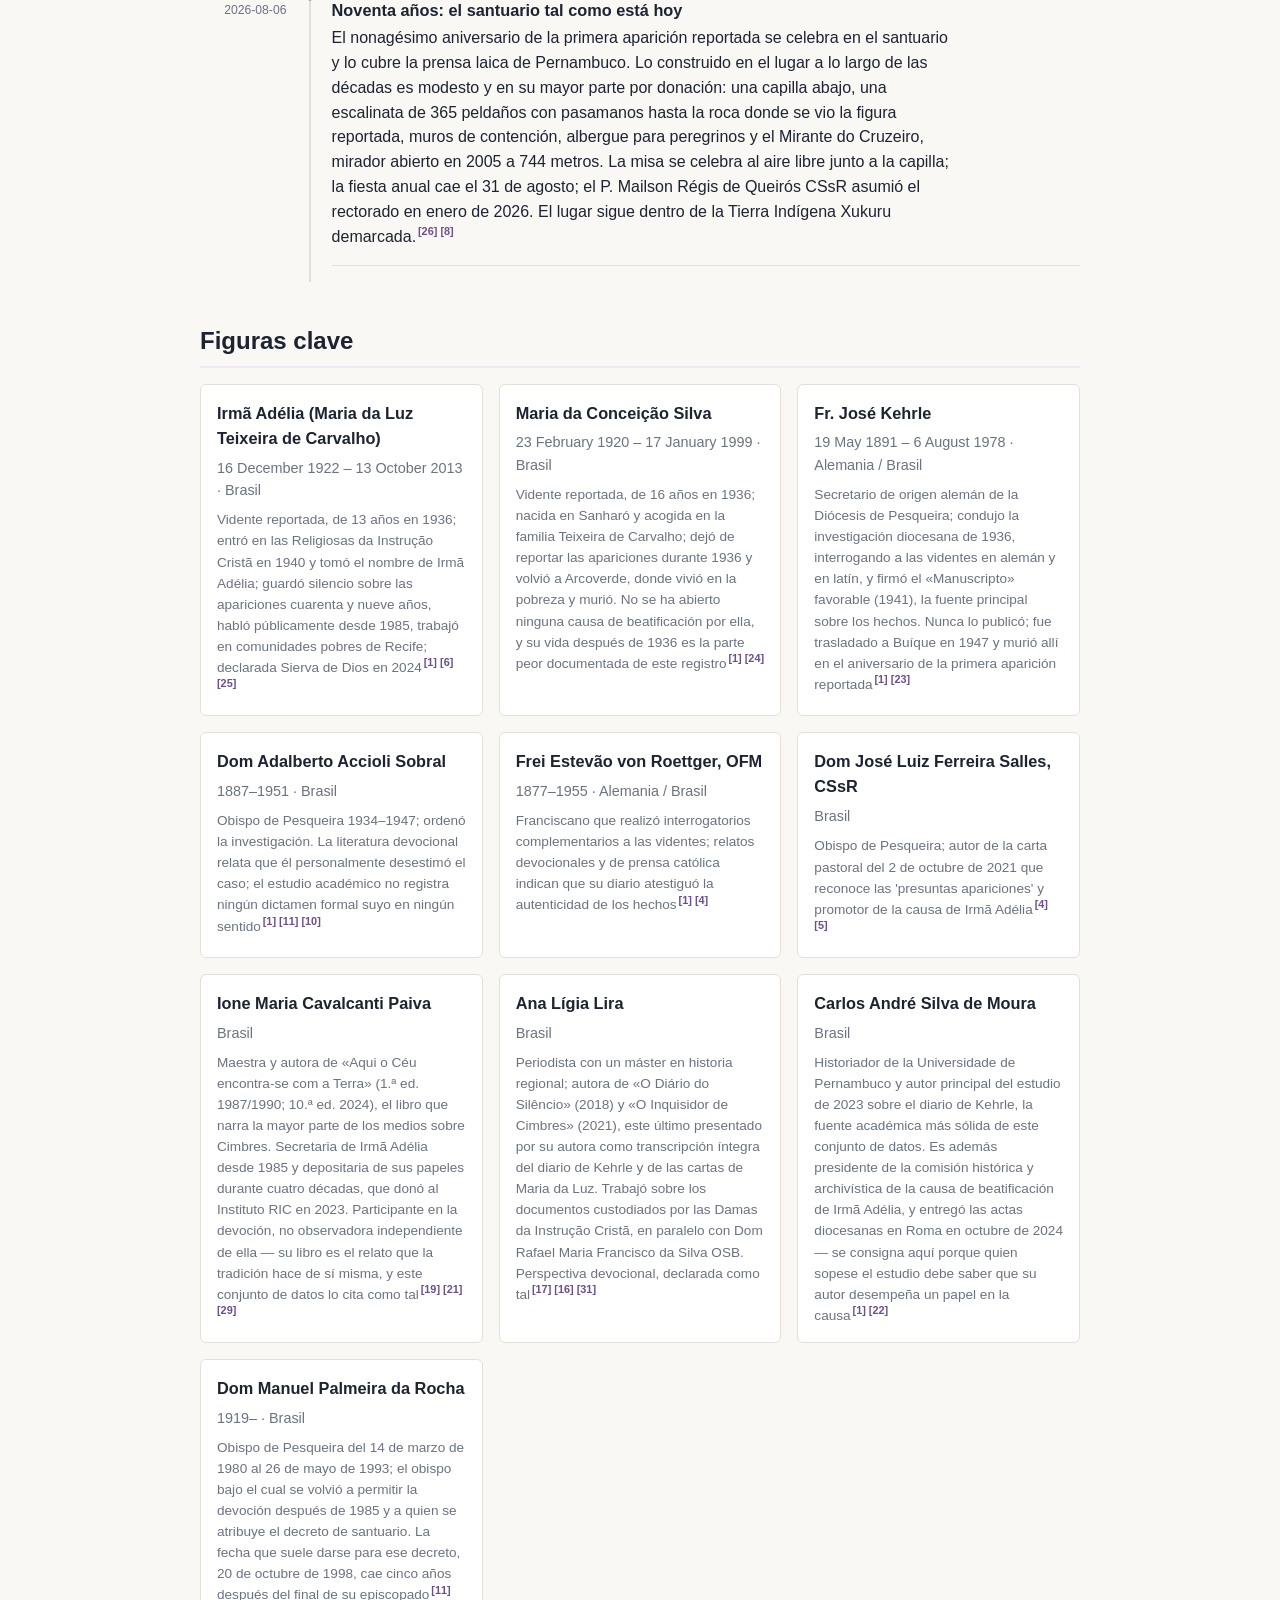
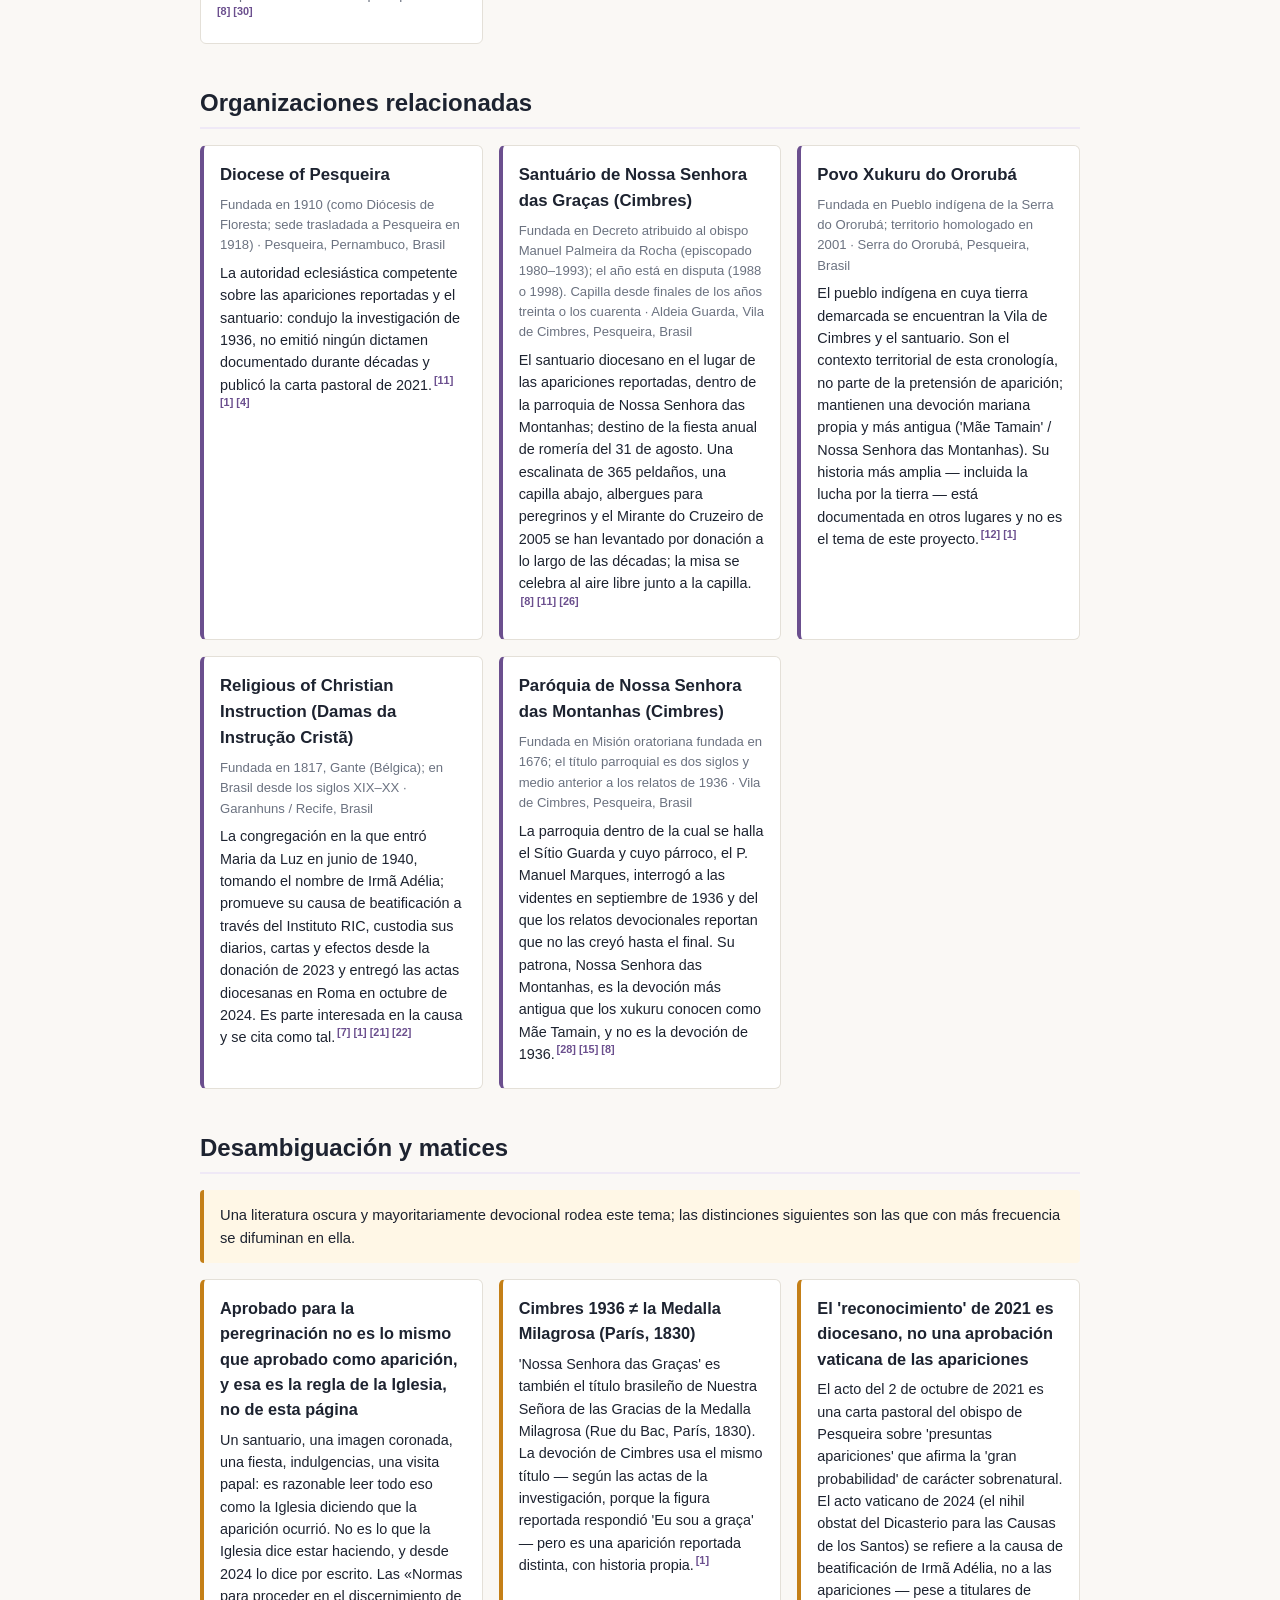
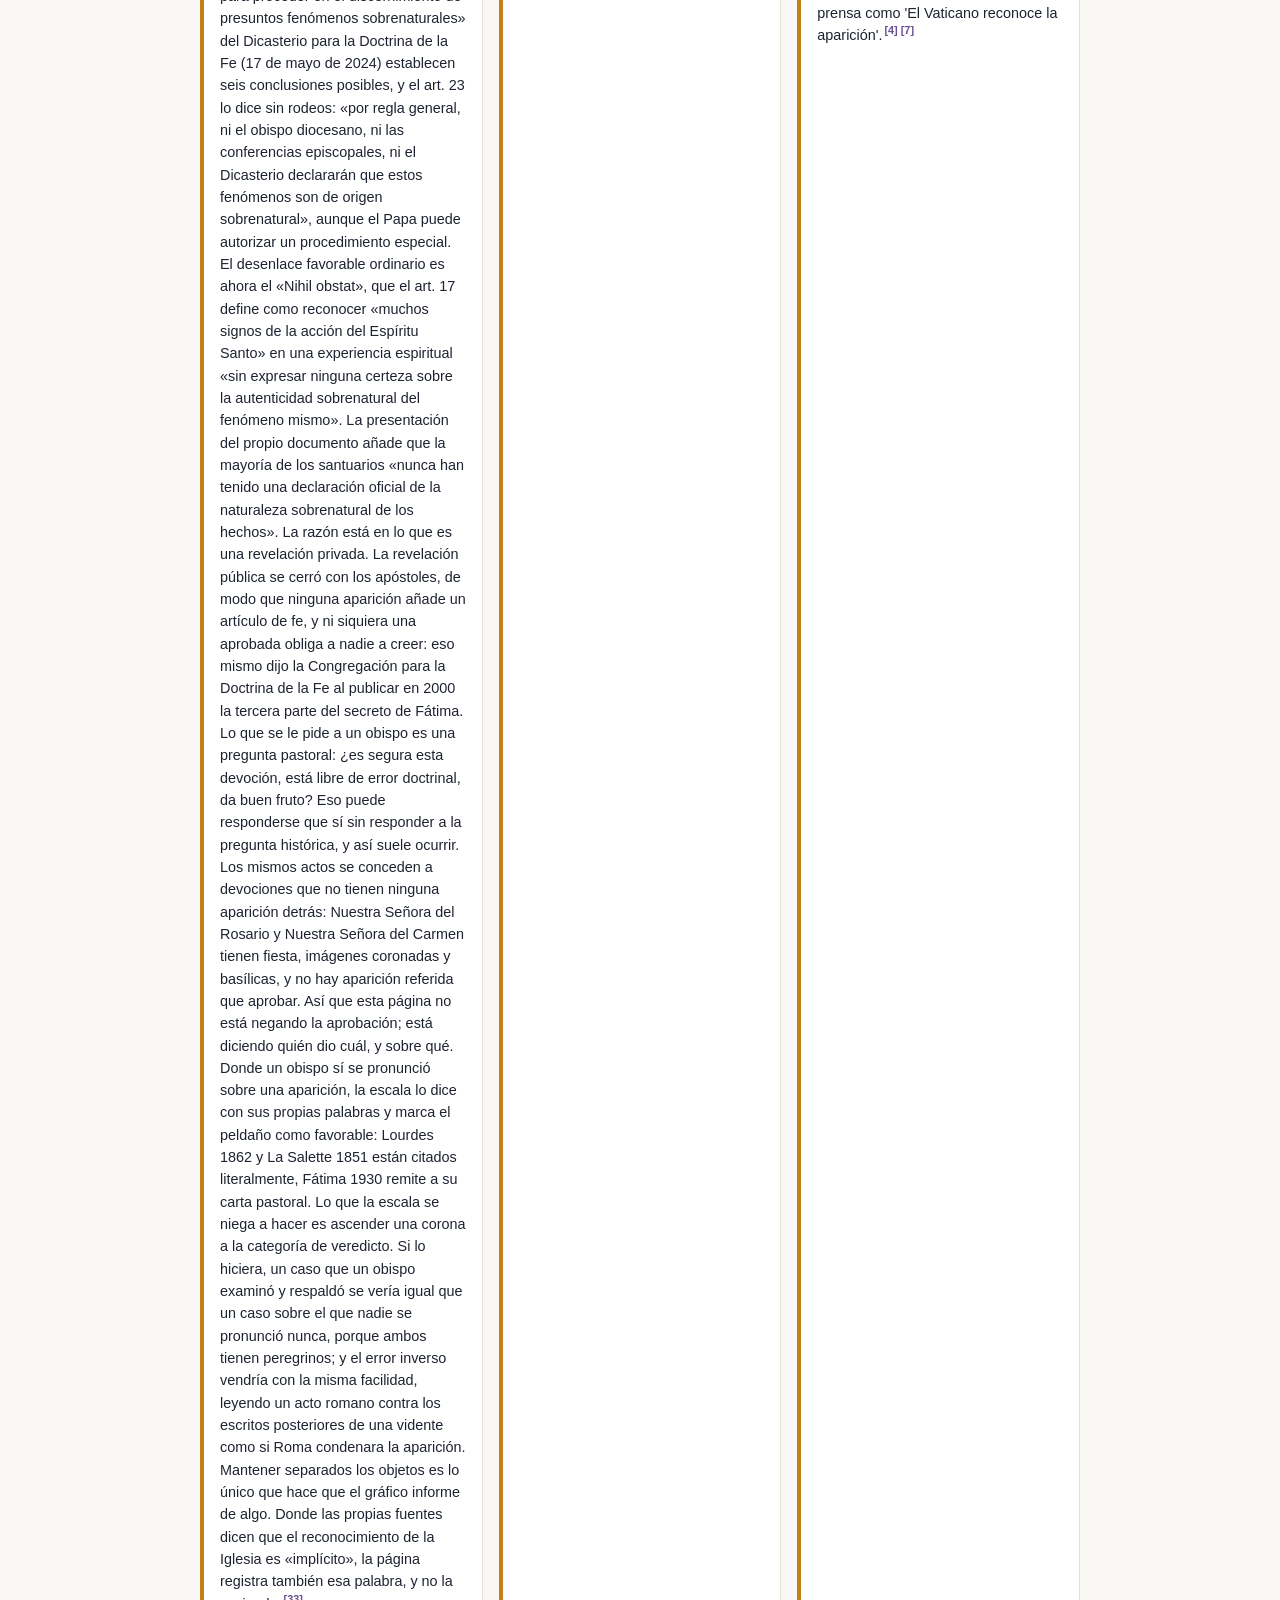
==== commit 4f574ea8: "River ribbon: print each axis year once (core#116) Port of the template fix: axis marks are deduplic" ====
--- a/docs/es/index.html
+++ b/docs/es/index.html
@@ -236,7 +236,7 @@
         <svg class="rv-ribbon" viewBox="-4 0 1008 29" preserveAspectRatio="xMinYMid meet" role="img" aria-label="Vista general de los 31 acontecimientos; los grandes vacíos del registro se dibujan como cortes">
           <rect class="rv-row" x="0" y="2" width="1000" height="9"/><rect class="rv-brk" x="85.3" y="2" width="4" height="9"><title>8 décadas sin acontecimientos registrados (1680–1759)</title></rect><rect class="rv-brk" x="180.7" y="2" width="4" height="9"><title>14 décadas sin acontecimientos registrados (1770–1909)</title></rect><rect class="rv-brk" x="514" y="2" width="4" height="9"><title>2 décadas sin acontecimientos registrados (1950–1969)</title></rect>
           <line class="rv-tick rv-l0 rv-u" data-i="0" x1="51.5" x2="51.5" y1="3.5" y2="9.5"/><line class="rv-tick rv-l0" data-i="1" x1="115.1" x2="115.1" y1="3.5" y2="9.5"/><line class="rv-tick rv-l0" data-i="2" x1="194.7" x2="194.7" y1="3.5" y2="9.5"/><line class="rv-tick rv-l0" data-i="3" x1="258.1" x2="258.1" y1="3.5" y2="9.5"/><line class="rv-tick rv-l0" data-i="4" x1="385" x2="385" y1="3.5" y2="9.5"/><line class="rv-tick rv-l0" data-i="5" x1="400.8" x2="400.8" y1="3.5" y2="9.5"/><line class="rv-tick rv-l0 rv-u" data-i="6" x1="400.8" x2="400.8" y1="3.5" y2="9.5"/><line class="rv-tick rv-l0" data-i="7" x1="400.8" x2="400.8" y1="3.5" y2="9.5"/><line class="rv-tick rv-l0" data-i="8" x1="400.8" x2="400.8" y1="3.5" y2="9.5"/><line class="rv-tick rv-l0" data-i="9" x1="400.8" x2="400.8" y1="3.5" y2="9.5"/><line class="rv-tick rv-l0 rv-u" data-i="10" x1="400.8" x2="400.8" y1="3.5" y2="9.5"/><line class="rv-tick rv-l0" data-i="11" x1="400.8" x2="400.8" y1="3.5" y2="9.5"/><line class="rv-tick rv-l0 rv-u" data-i="12" x1="408.8" x2="408.8" y1="3.5" y2="9.5"/><line class="rv-tick rv-l0 rv-u" data-i="13" x1="408.8" x2="408.8" y1="3.5" y2="9.5"/><line class="rv-tick rv-l0 rv-u" data-i="14" x1="432.7" x2="432.7" y1="3.5" y2="9.5"/><line class="rv-tick rv-l0" data-i="15" x1="440.6" x2="440.6" y1="3.5" y2="9.5"/><line class="rv-tick rv-l0 rv-u" data-i="16" x1="448.5" x2="448.5" y1="3.5" y2="9.5"/><line class="rv-tick rv-l0" data-i="17" x1="591.4" x2="591.4" y1="3.5" y2="9.5"/><line class="rv-tick rv-l0" data-i="18" x1="646.9" x2="646.9" y1="3.5" y2="9.5"/><line class="rv-tick rv-l0 rv-u" data-i="19" x1="646.9" x2="646.9" y1="3.5" y2="9.5"/><line class="rv-tick rv-l0 rv-u" data-i="20" x1="654.8" x2="654.8" y1="3.5" y2="9.5"/><line class="rv-tick rv-l0 rv-u" data-i="21" x1="670.7" x2="670.7" y1="3.5" y2="9.5"/><line class="rv-tick rv-l0 rv-u" data-i="22" x1="758" x2="758" y1="3.5" y2="9.5"/><line class="rv-tick rv-l0" data-i="23" x1="773.9" x2="773.9" y1="3.5" y2="9.5"/><line class="rv-tick rv-l0" data-i="24" x1="869.1" x2="869.1" y1="3.5" y2="9.5"/><line class="rv-tick rv-l0" data-i="25" x1="932.6" x2="932.6" y1="3.5" y2="9.5"/><line class="rv-tick rv-l0" data-i="26" x1="948.5" x2="948.5" y1="3.5" y2="9.5"/><line class="rv-tick rv-l0" data-i="27" x1="956.4" x2="956.4" y1="3.5" y2="9.5"/><line class="rv-tick rv-l0" data-i="28" x1="956.4" x2="956.4" y1="3.5" y2="9.5"/><line class="rv-tick rv-l0" data-i="29" x1="956.4" x2="956.4" y1="3.5" y2="9.5"/><line class="rv-tick rv-l0" data-i="30" x1="972.2" x2="972.2" y1="3.5" y2="9.5"/>
-          <text class="rv-axis" x="0" y="26" text-anchor="start">1676</text><text class="rv-axis" x="79.3" y="26" text-anchor="end">1676</text><text class="rv-axis" x="95.3" y="26" text-anchor="start">1762</text><text class="rv-axis" x="174.7" y="26" text-anchor="end">1762</text><text class="rv-axis" x="190.7" y="26" text-anchor="start">1910</text><text class="rv-axis" x="508" y="26" text-anchor="end">1942</text><text class="rv-axis" x="524" y="26" text-anchor="start">1978</text><text class="rv-axis" x="1000" y="26" text-anchor="end">2026</text><rect class="rv-win" x="0" y="0" width="0" height="13"/>
+          <text class="rv-axis" x="0" y="26" text-anchor="start">1676</text><text class="rv-axis" x="95.3" y="26" text-anchor="start">1762</text><text class="rv-axis" x="190.7" y="26" text-anchor="start">1910</text><text class="rv-axis" x="508" y="26" text-anchor="end">1942</text><text class="rv-axis" x="524" y="26" text-anchor="start">1978</text><text class="rv-axis" x="1000" y="26" text-anchor="end">2026</text><rect class="rv-win" x="0" y="0" width="0" height="13"/>
         </svg>
       </div>
       <ol class="rv-list" style="--lanes:1">
--- a/docs/styles.css
+++ b/docs/styles.css
@@ -636,3 +636,57 @@
   .rv-e[hidden] { display: grid; }
   .rv-card { animation: none; }
 }
+
+/* ---------------------------------------------------------------------------
+   Dark mode (core#113): follows the reader's system setting; the light page
+   is untouched. A self-contained block, appended last, so it layers over any
+   site's copy of the stylesheet: it redefines the base tokens and restates
+   only the rules that hard-code a light colour. The site accent is a dark
+   hue, so wherever it is TEXT it is lifted to --accent-hi; where it is a fill
+   it stays the accent. Screen only: print keeps the light page.
+   --------------------------------------------------------------------------- */
+@media screen and (prefers-color-scheme: dark) {
+  :root {
+    color-scheme: dark;
+    --bg: #121418; --surface: #1a1d23; --ink: #e4e6ea; --muted: #9ba2ae; --line: #2d313a;
+    --accent-hi: color-mix(in srgb, var(--accent) 45%, #ffffff);
+    --accent-soft: color-mix(in srgb, var(--accent) 26%, #1a1d23);
+    --accent-dark: var(--accent-hi);
+    --card: var(--surface);
+  }
+  .site-header { background: linear-gradient(135deg, color-mix(in srgb, var(--accent) 45%, #000000), var(--accent)); }
+  .site-nav { background: #0d0f13; box-shadow: 0 1px 0 var(--line); }
+  a { color: var(--accent-hi); }
+  .site-nav a { color: #e8e6e1; }
+  .facts dt, .flag, .related-link a, sup.cite a, ol.references a, .archive-link:hover,
+  .lang-switch a:hover, .lang-switch .lang-current, .party-link a { color: var(--accent-hi); }
+  .glossary-link { color: var(--accent-hi); border-bottom-color: var(--accent-hi); }
+  .notice-attribution { background: #2a2416; }
+  .i18n-disclaimer { background: #2a2416; border-bottom-color: #4a3d1f; color: #e3cf8f; }
+  table.meetings thead th { background: #0d0f13; }
+  table.meetings tbody tr:nth-child(even) { background: #16191e; }
+  .site-footer code { background: #262a31; }
+  .lineage-branch.lineage-separate { background: #211d14; }
+  .lineage-separate .tree-status { color: #e7c58a; background: #3a2f18; }
+  .tree-edge-label { background: #23262d; }
+  .nc-track { background: #262a31; }
+  .latam-bg { fill: #2a2e36; stroke: #121418; }
+  .latam-c { fill: #353a44; stroke: #121418; }
+  .latam-c.map-t1, .atlas-swatch.map-t1 { fill: color-mix(in srgb, var(--accent) 70%, #2a2e36); background: color-mix(in srgb, var(--accent) 70%, #2a2e36); }
+  .latam-c.map-t2, .atlas-swatch.map-t2 { fill: color-mix(in srgb, var(--accent) 45%, #2a2e36); background: color-mix(in srgb, var(--accent) 45%, #2a2e36); }
+  .latam-c.map-t3, .atlas-swatch.map-t3 { fill: color-mix(in srgb, var(--accent) 25%, #2a2e36); background: color-mix(in srgb, var(--accent) 25%, #2a2e36); }
+  .atlas-swatch { background: #353a44; }
+  .sw-has-unverified { background-image: repeating-linear-gradient(45deg, rgba(18,20,24,.55) 0 3px, transparent 3px 6px); }
+  .al-tab[aria-selected="true"] { color: #121418; }
+  .al-favourable .al-node-status, .al-favourable .al-status { color: #7fd1a0; }
+  .al-negative .al-node-status, .al-negative .al-status { color: #f0a0ab; }
+  .al-inconclusive .al-node-status, .al-inconclusive .al-status,
+  .al-reported-undocumented .al-node-status, .al-reported-undocumented .al-status { color: #e3c77a; }
+  .al-pending .al-node-status, .al-pending .al-status { color: #8cc8e6; }
+  .al-adjacent .al-node-status, .al-adjacent .al-status { color: #c3a9e8; }
+  .rv-l0 { --c: var(--accent-hi); }
+  .rv-lanes .rv-l0 { --c: #9d93ff; }
+  .rv-l1 { --c: #4fc4b5; } .rv-l2 { --c: #e3a24f; } .rv-l3 { --c: #f07aa8; }
+  .rv-l4 { --c: #6fb4e8; } .rv-l5 { --c: #a8c25a; } .rv-l6 { --c: #d49a7e; } .rv-l7 { --c: #a3adbb; }
+  .rv-win { fill: var(--accent-hi); stroke: var(--accent-hi); }
+}
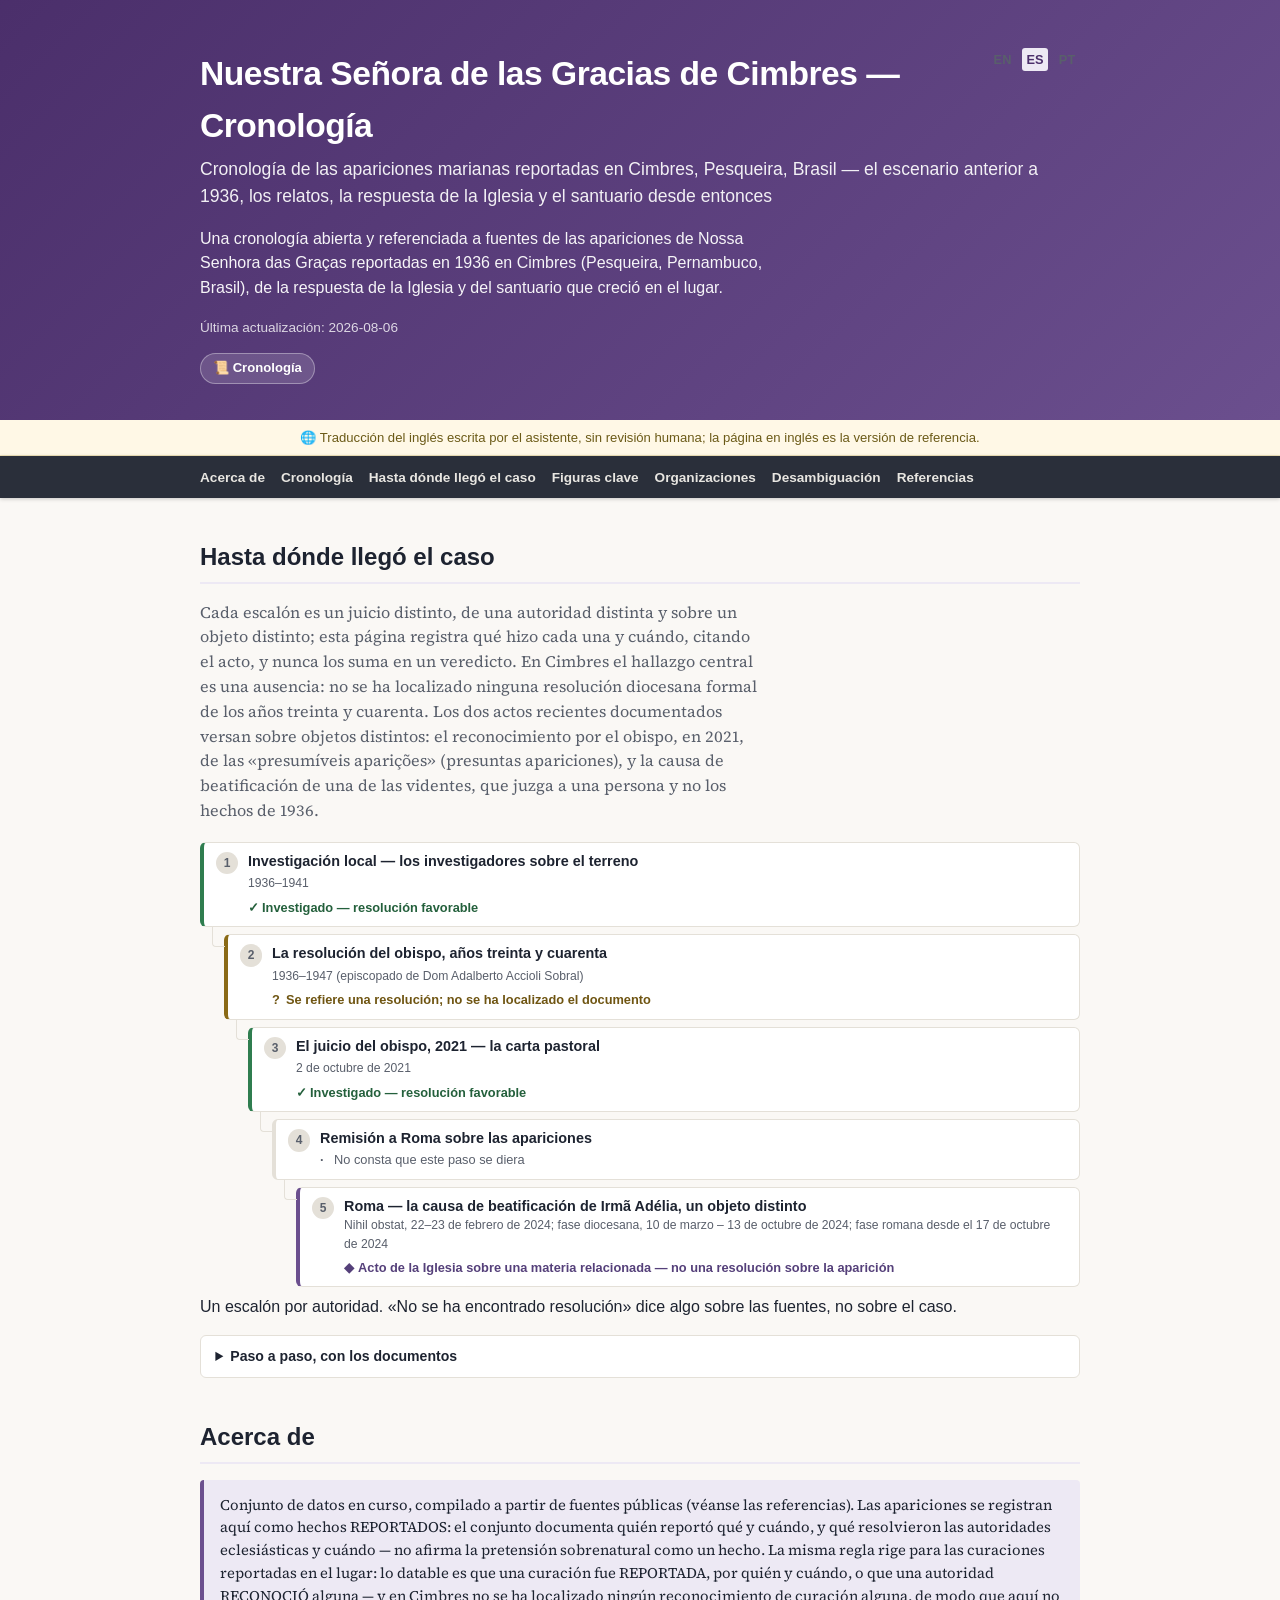
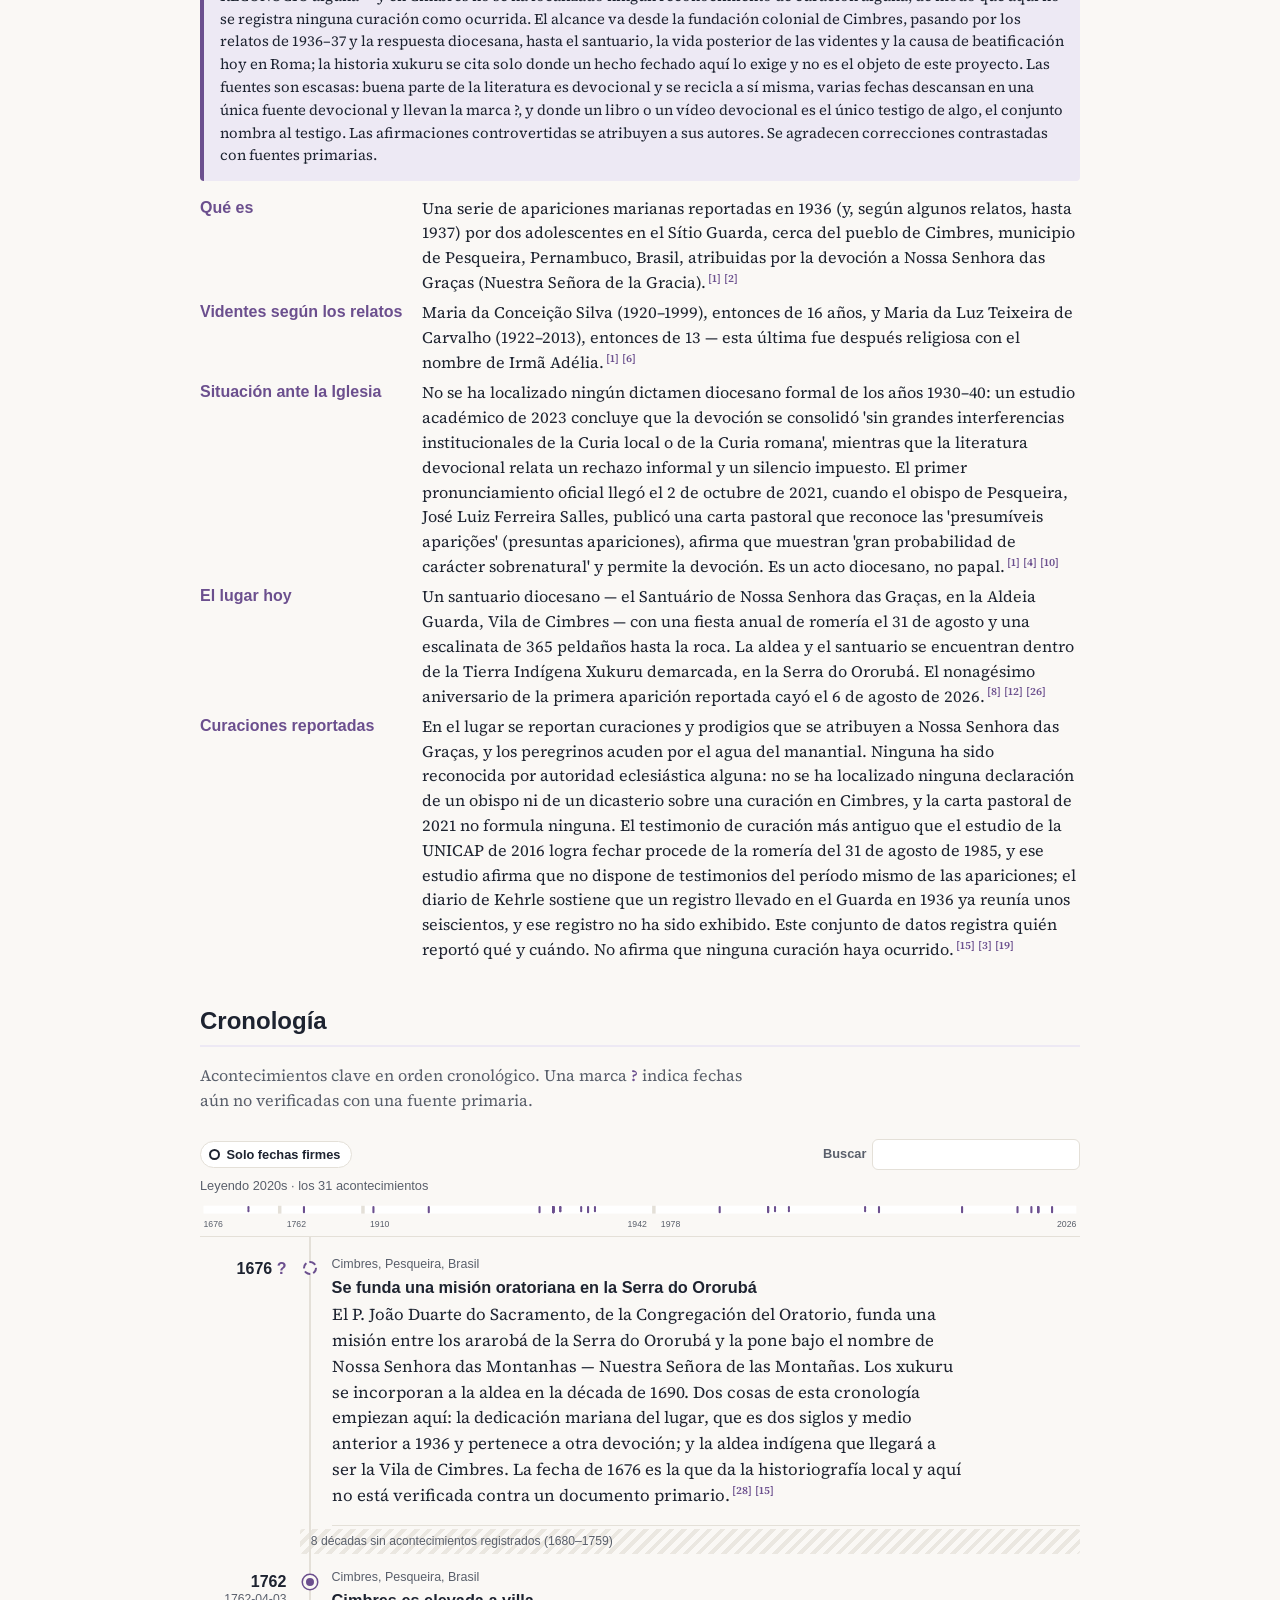
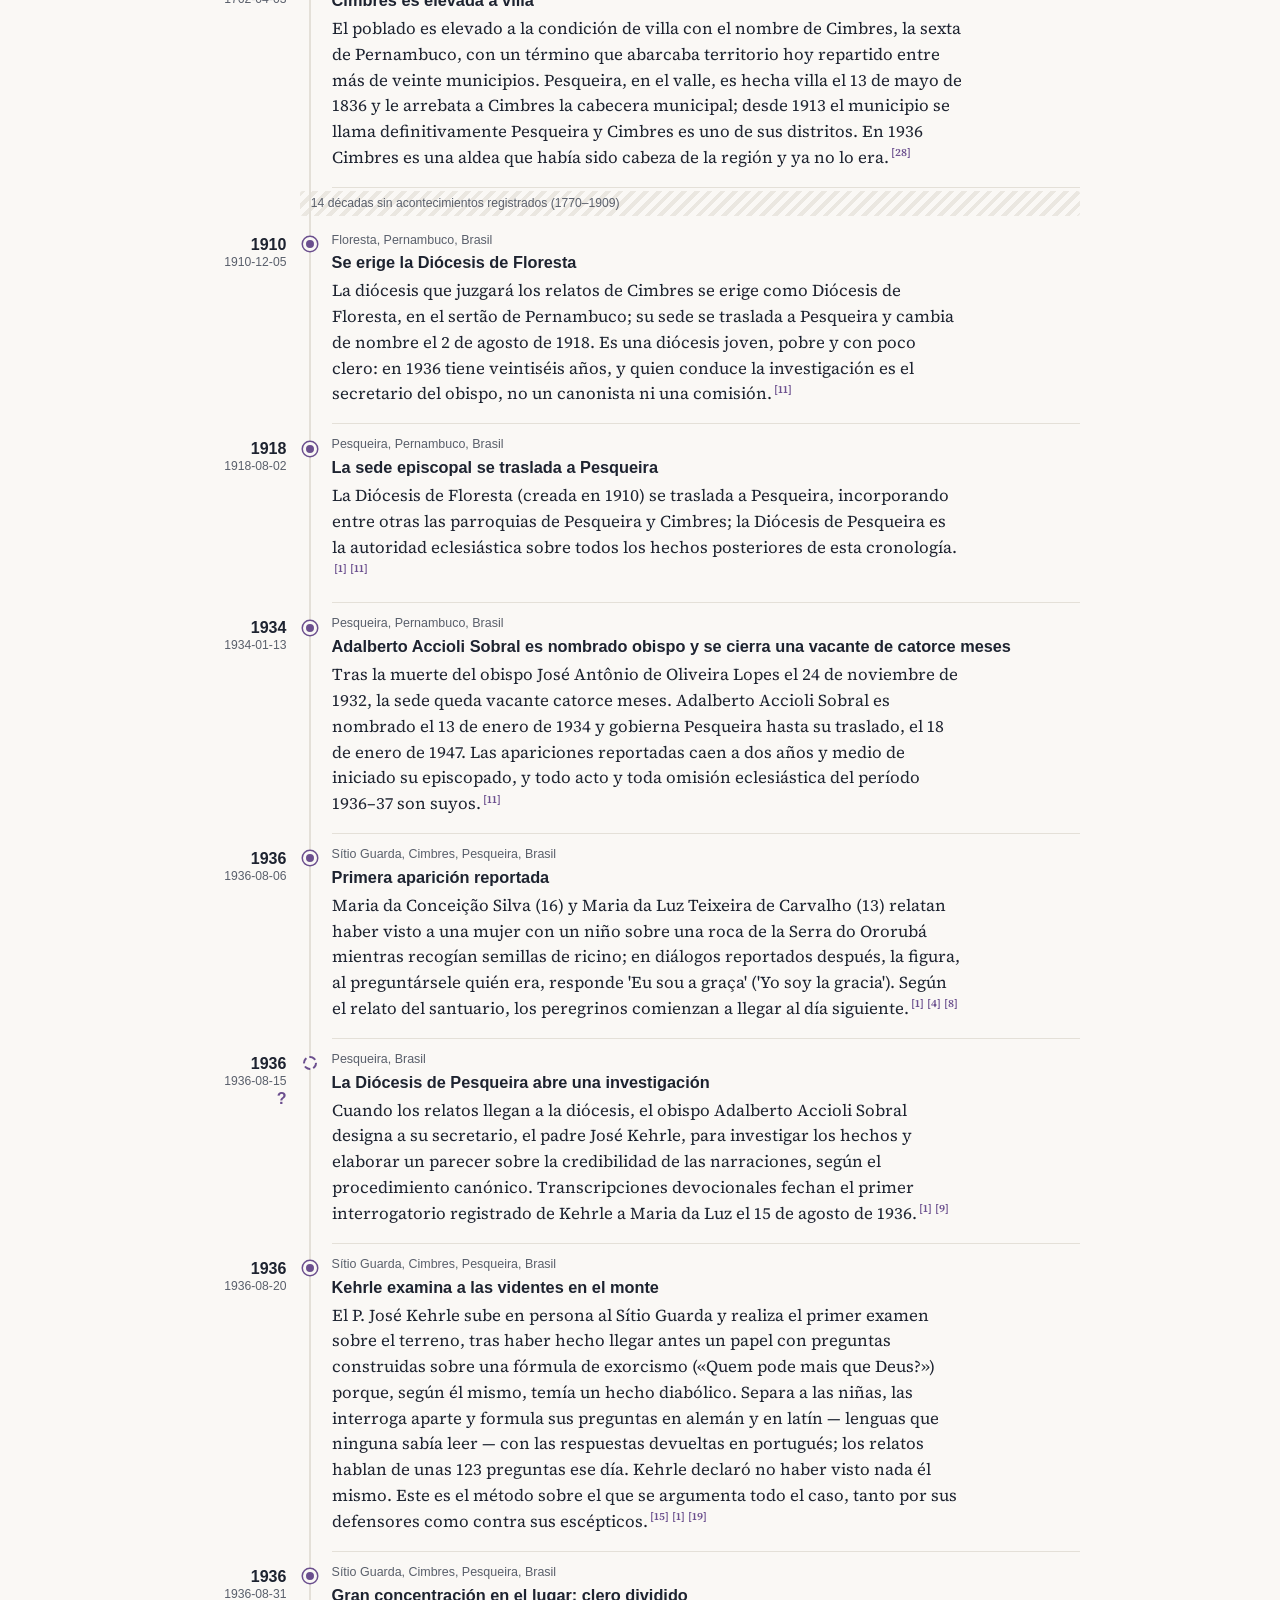
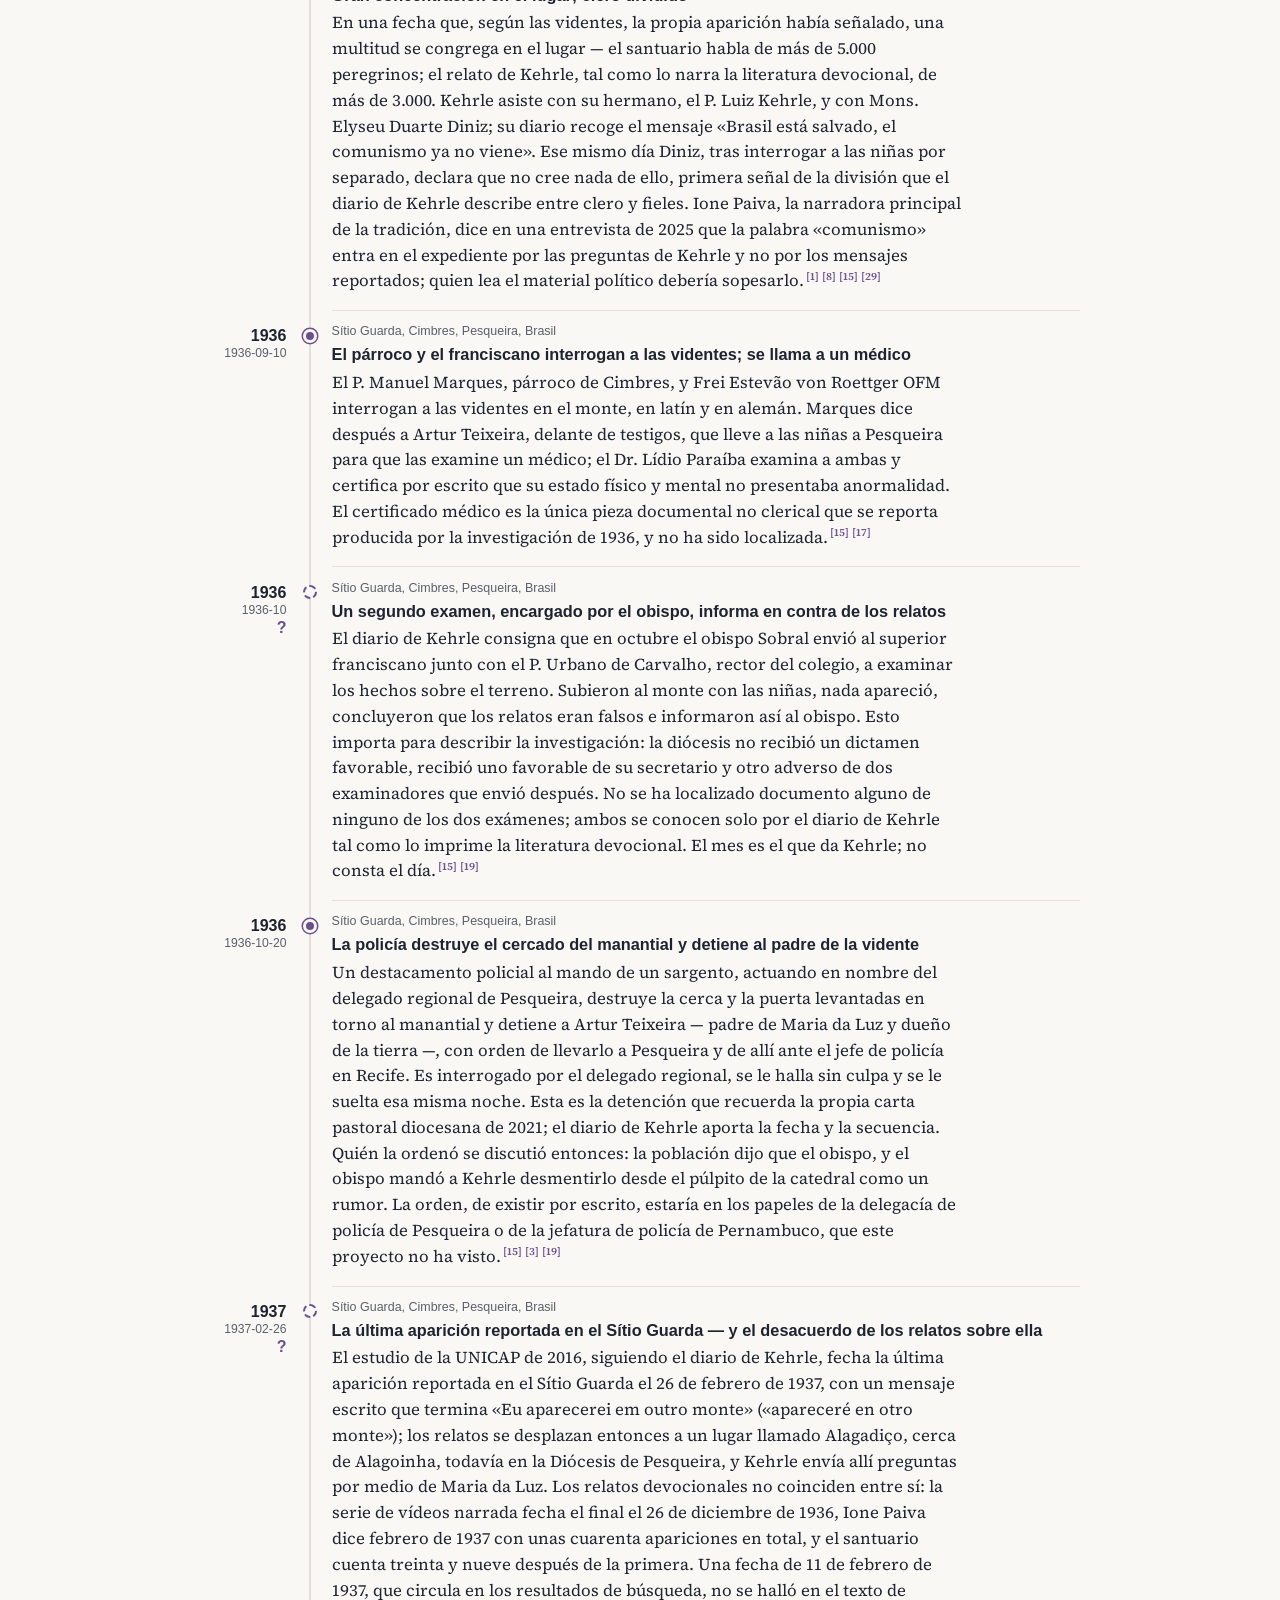
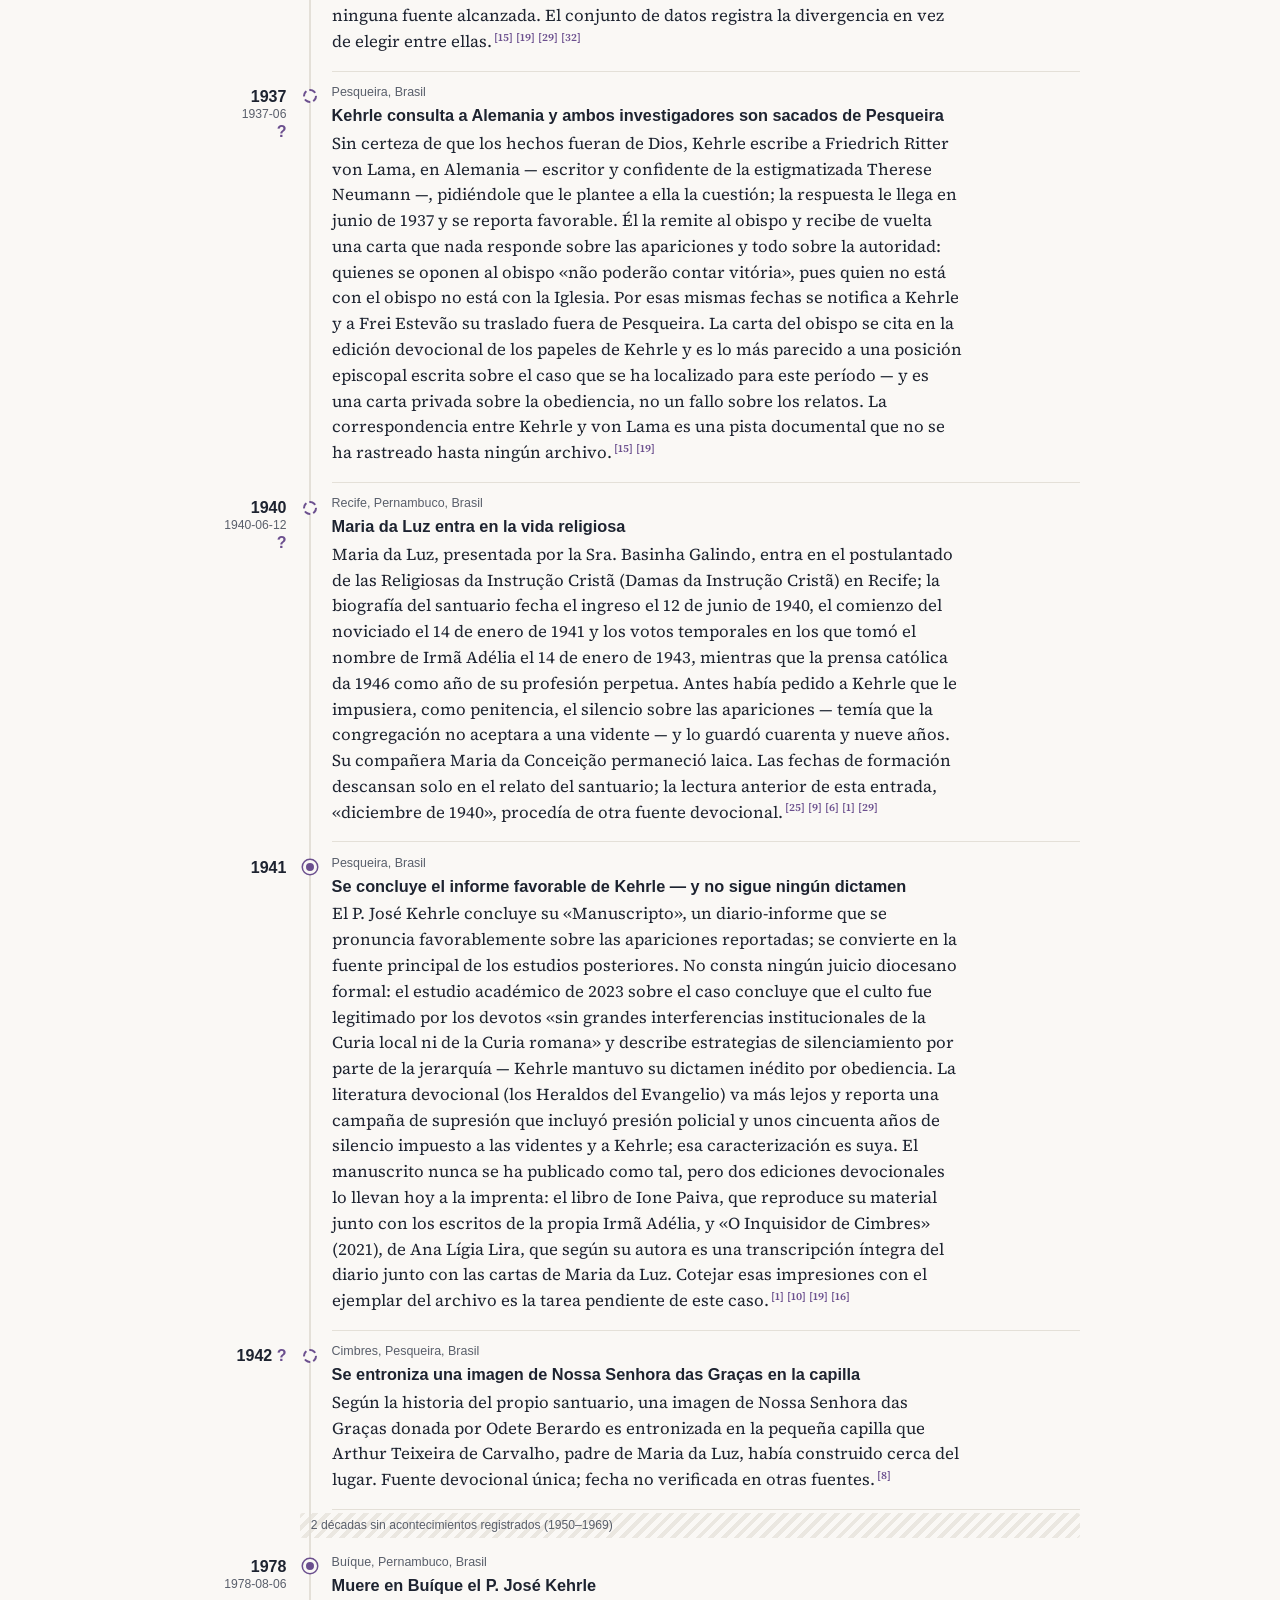
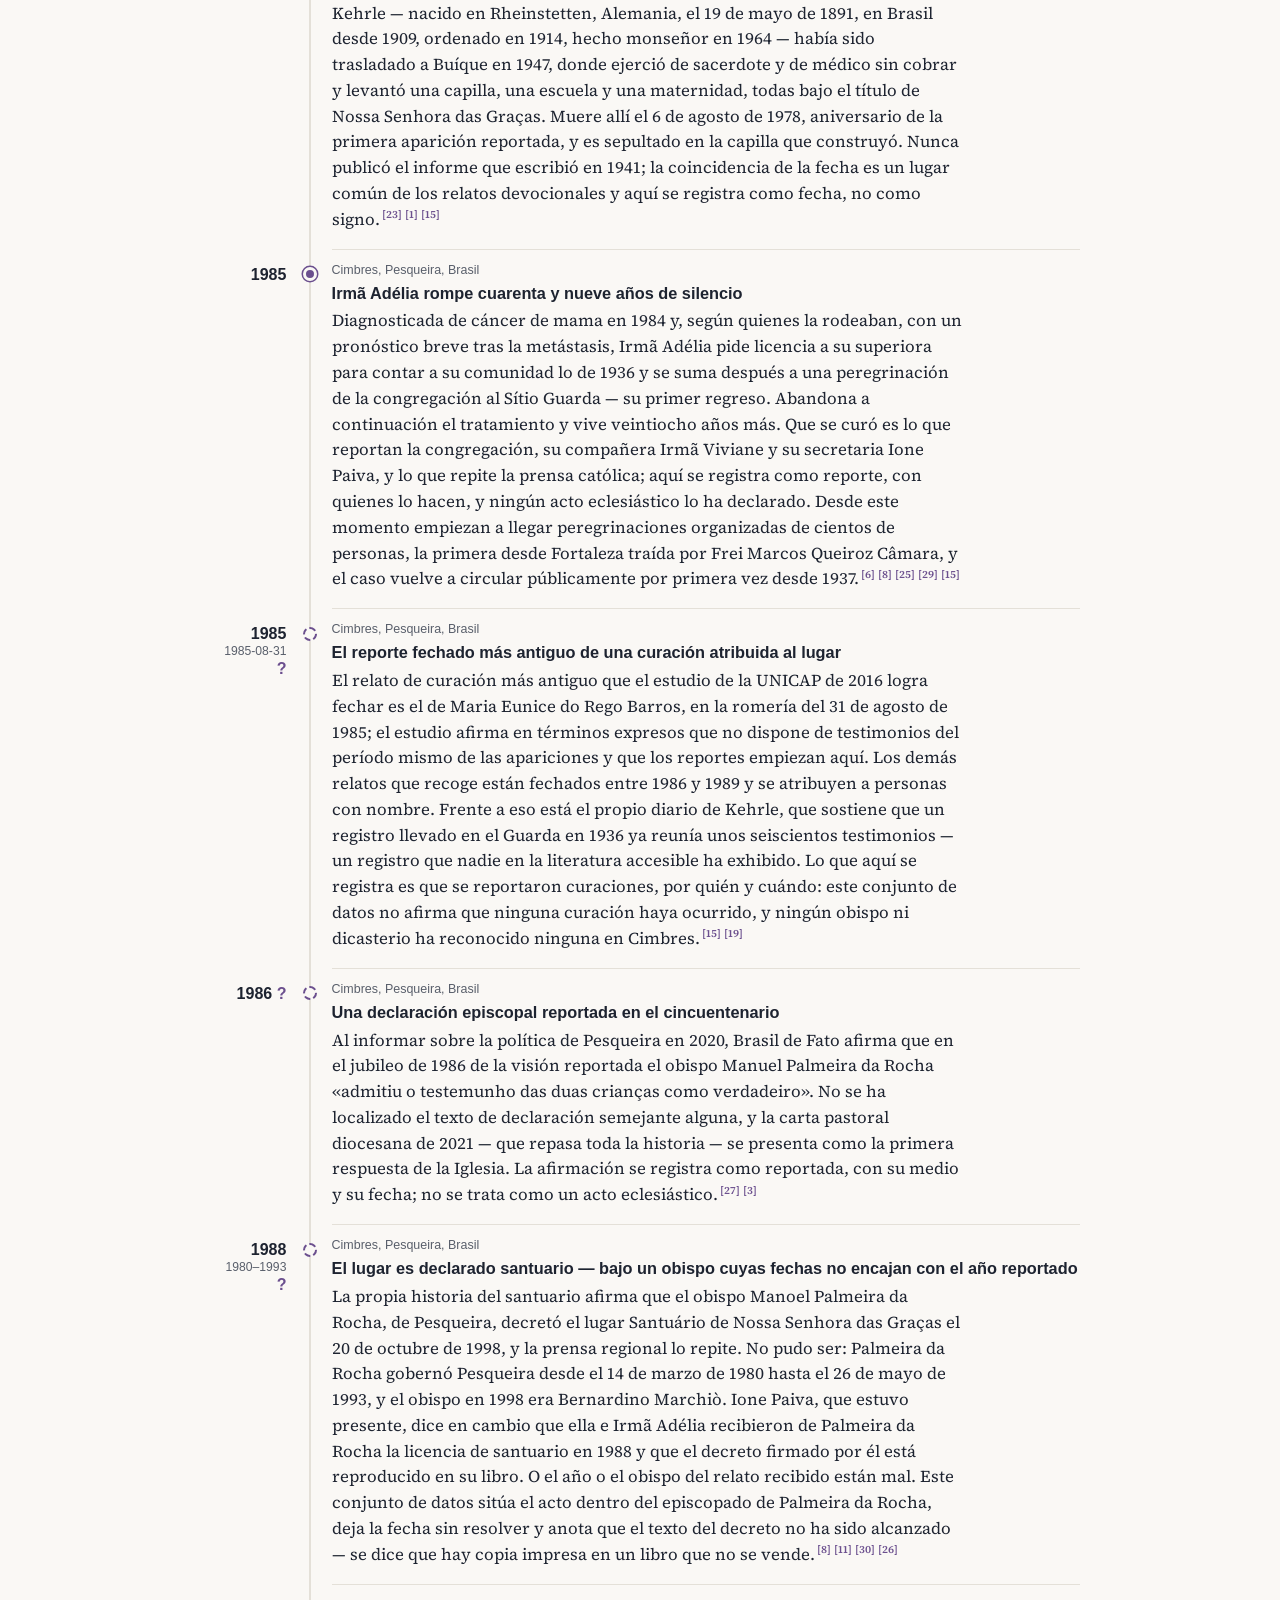
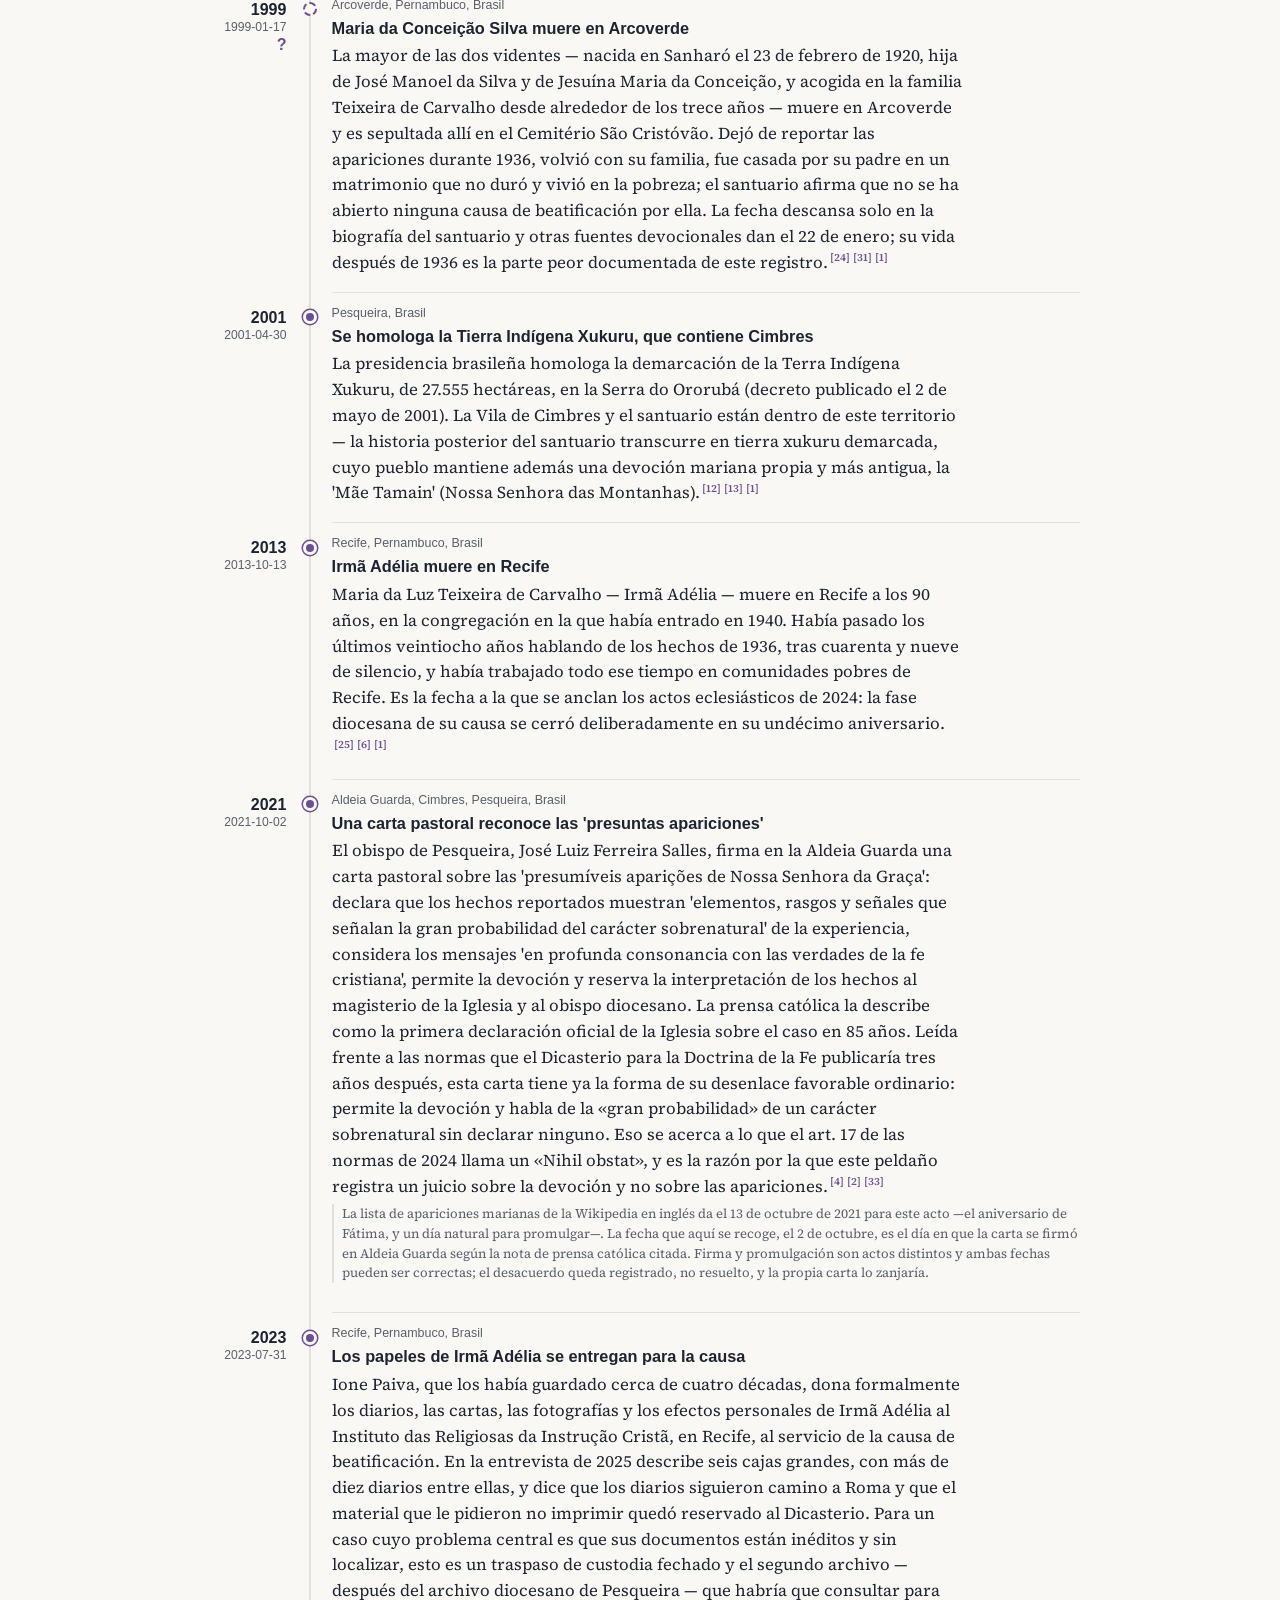
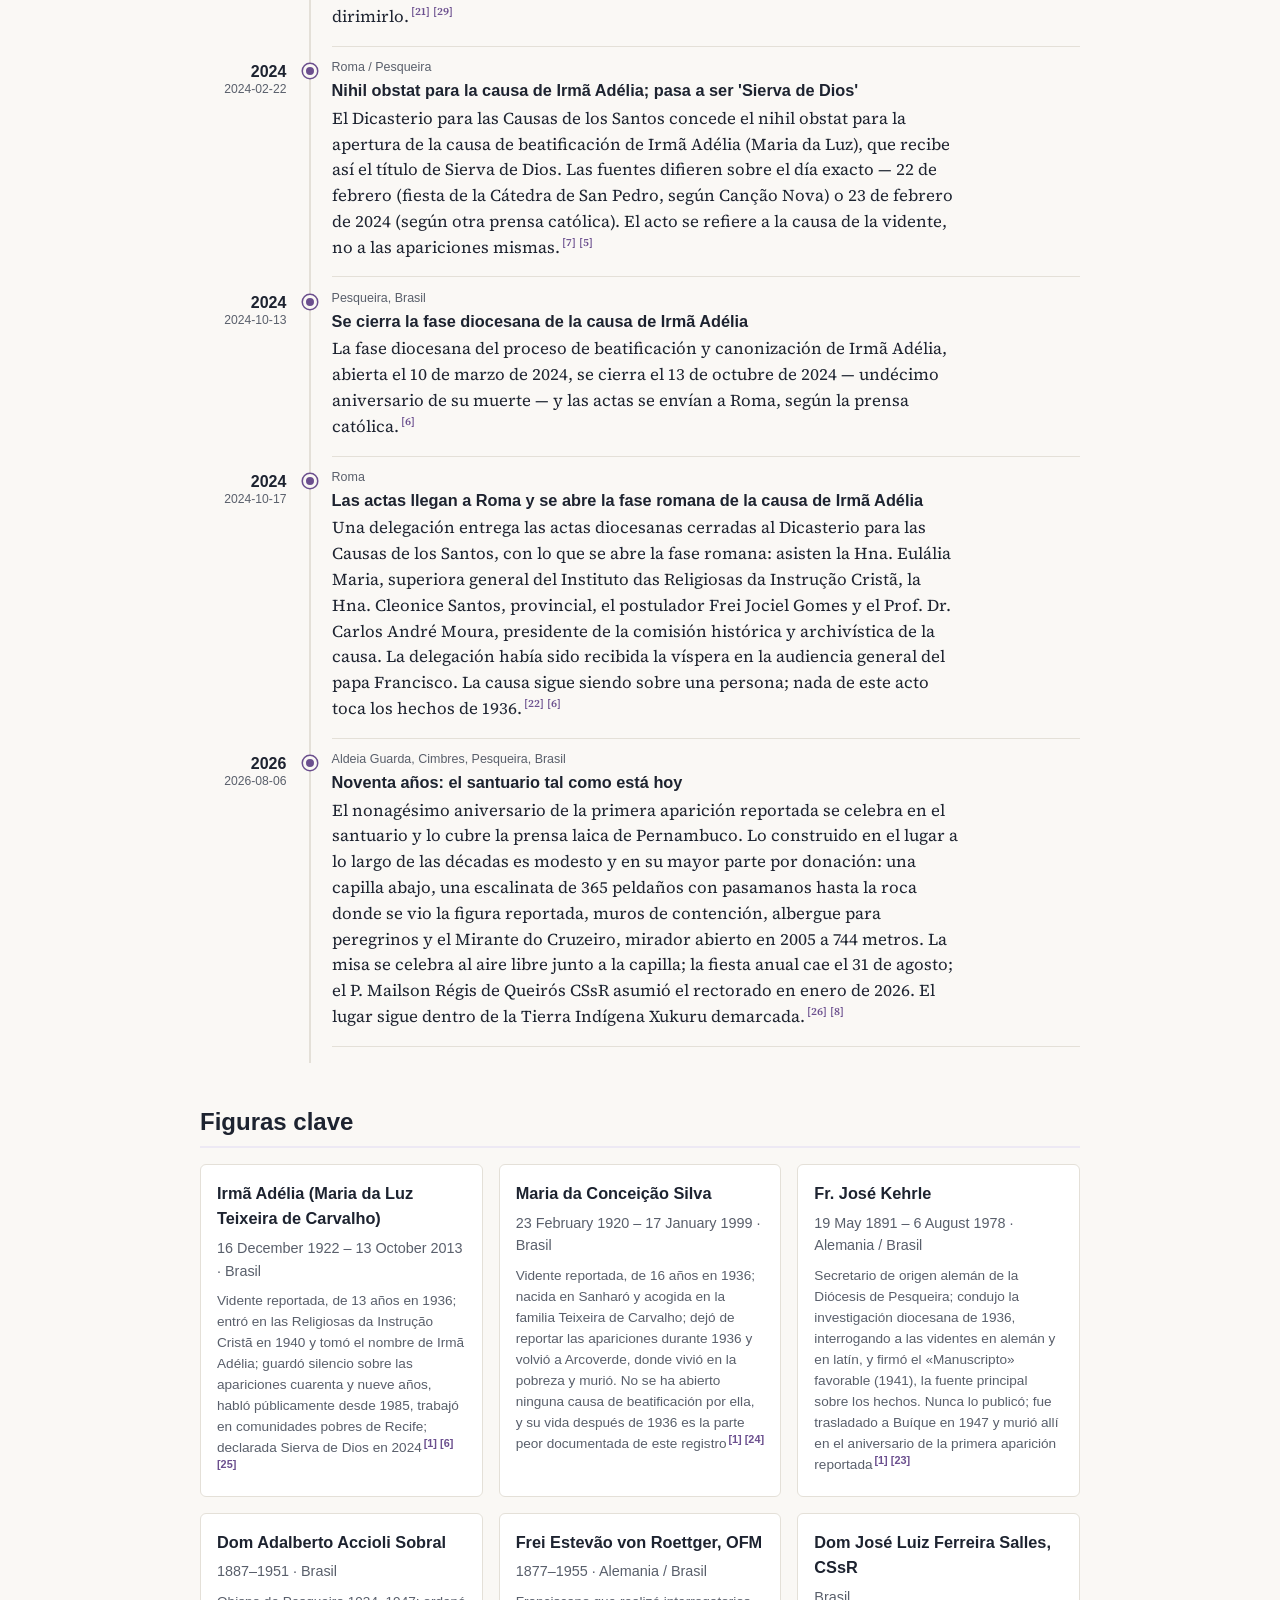
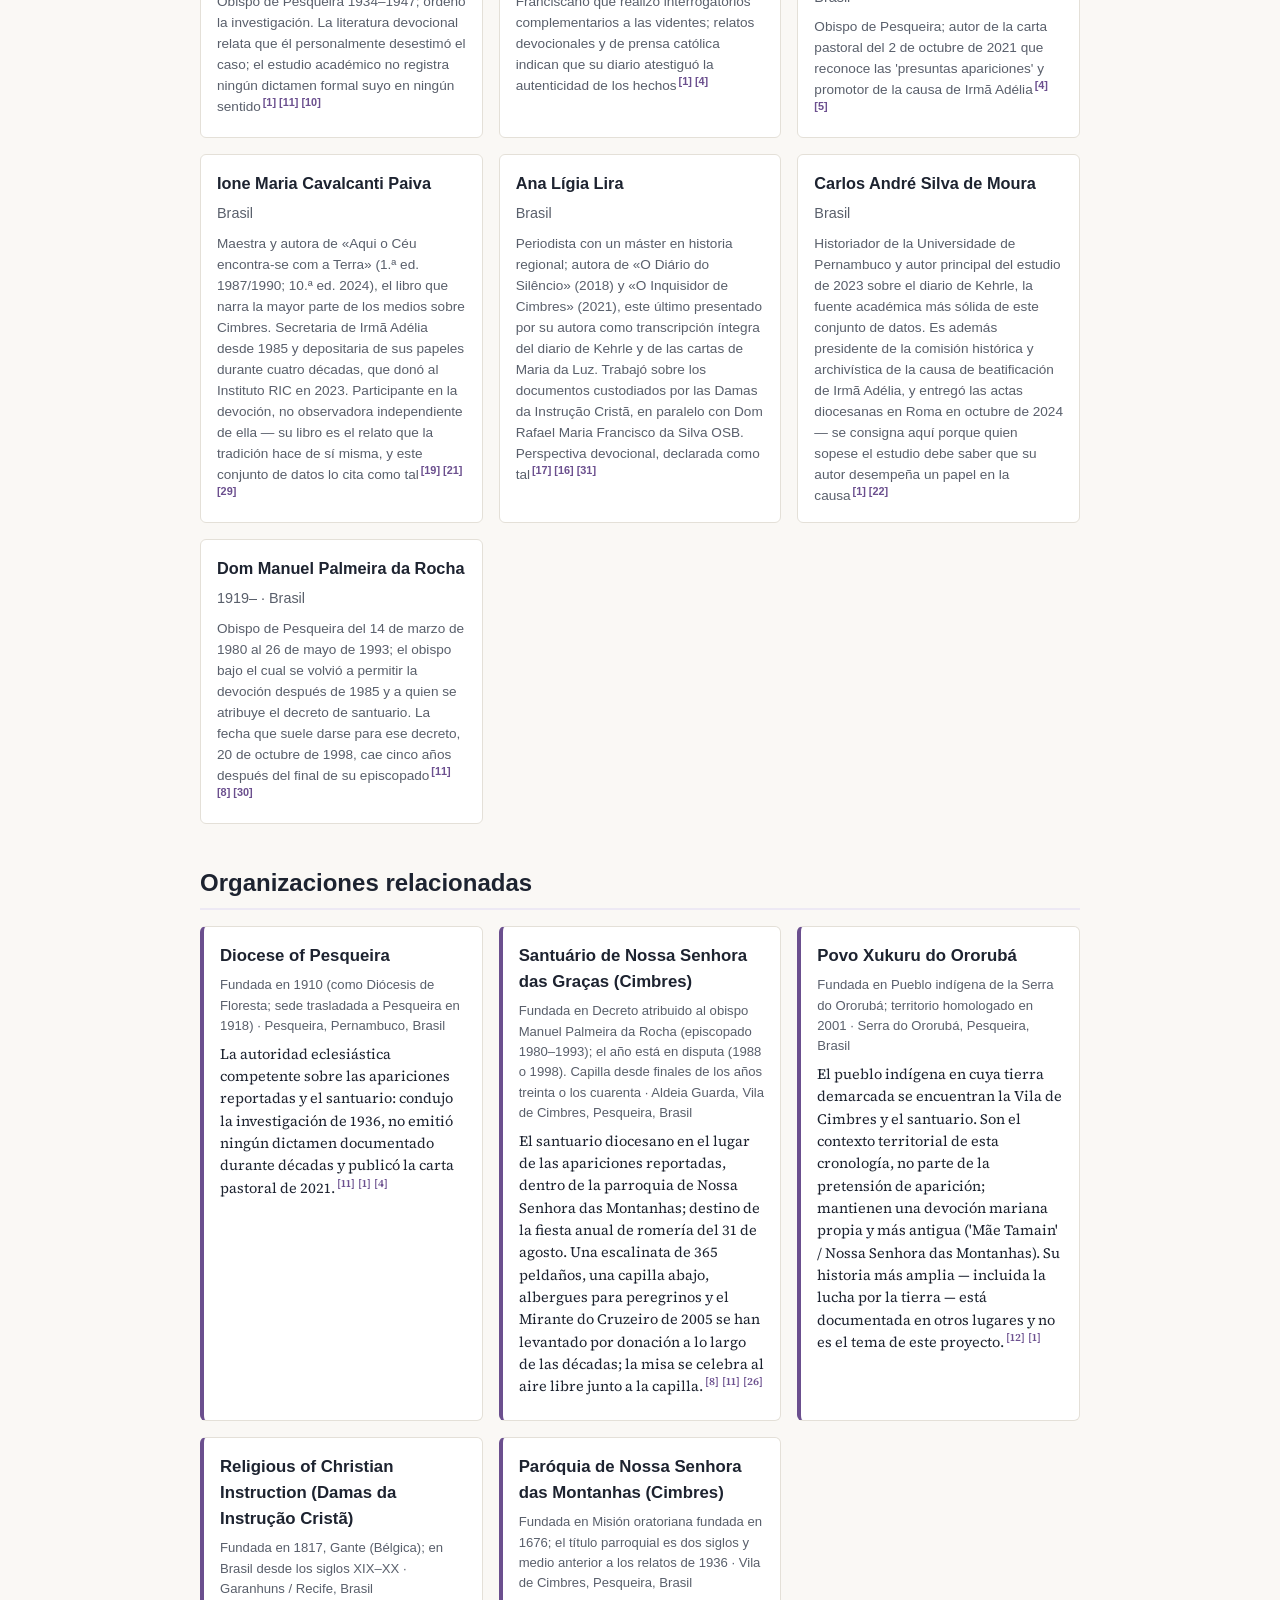
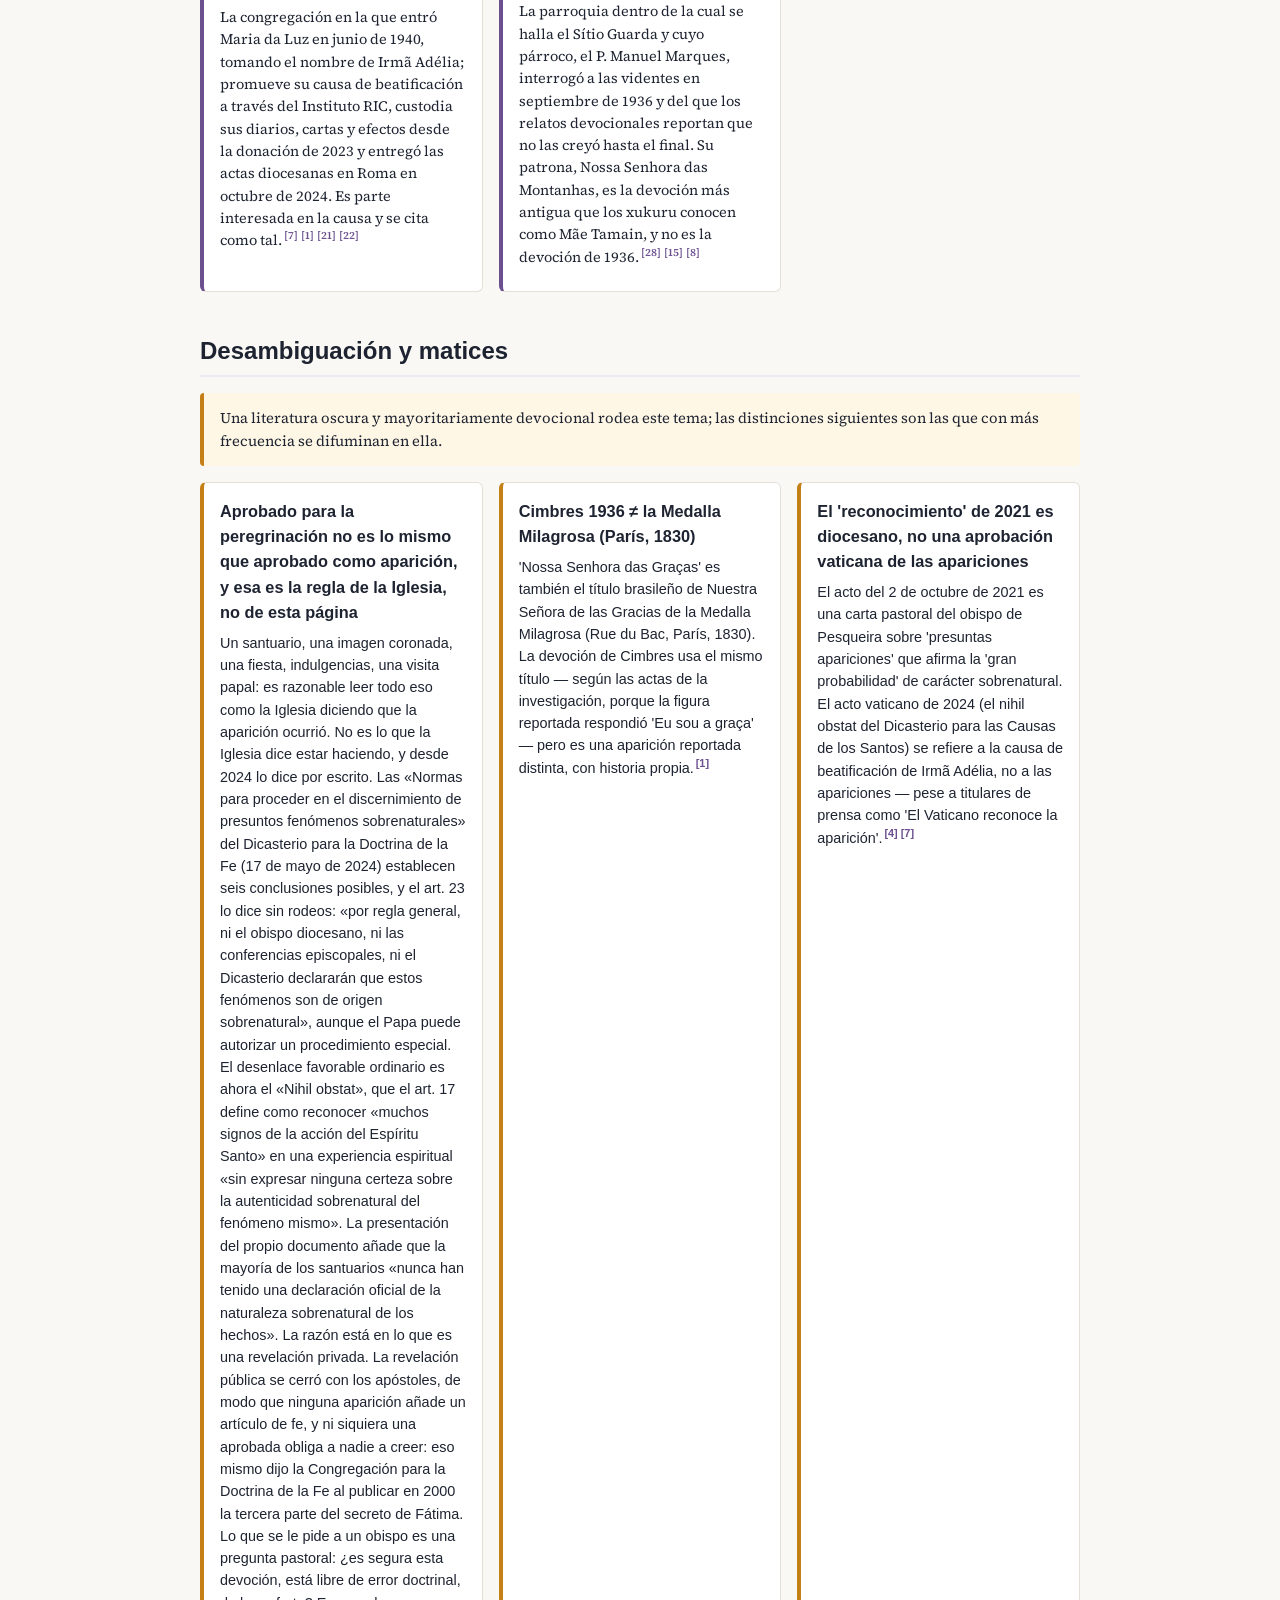
==== commit bec89ae6: "Adopt core#74/#118/#119/#120/#121/#123/#3: vocabulary, look, citations, disputed dates, shared tests" ====
--- a/docs/es/index.html
+++ b/docs/es/index.html
@@ -15,6 +15,7 @@
   </script>
   <link rel="stylesheet" href="../styles.css">
   <script src="../river.js" defer></script>
+  <script src="../cite.js" defer data-label="Referencia" data-all="Todas las referencias"></script>
   <link rel="canonical" href="https://cronologia.github.io/cimbres/es/">
   <link rel="alternate" hreflang="en" href="https://cronologia.github.io/cimbres/en/">
   <link rel="alternate" hreflang="es" href="https://cronologia.github.io/cimbres/es/">
@@ -683,144 +684,144 @@
       espectro de perspectivas de forma deliberada; las afirmaciones controvertidas se atribuyen a sus autores.</p>
       <ol class="references">
         <li id="ref-1">
-          <a href="https://periodicos.uem.br/ojs/index.php/RbhrAnpuh/article/view/67759" rel="noopener noreferrer" target="_blank">O processo inquisitorial das aparições marianas em Cimbres: uma análise do Diário do Padre José Kehrle (1936)</a> · <a class="archive-link" href="https://web.archive.org/web/20240711143953/https://periodicos.uem.br/ojs/index.php/RbhrAnpuh/article/view/67759" rel="noopener noreferrer" target="_blank">🗄 archived 2024-07-11</a>
+          <a href="https://periodicos.uem.br/ojs/index.php/RbhrAnpuh/article/view/67759" rel="noopener noreferrer" target="_blank">O processo inquisitorial das aparições marianas em Cimbres: uma análise do Diário do Padre José Kehrle (1936)</a> · <a class="archive-link" href="https://web.archive.org/web/20240711143953/https://periodicos.uem.br/ojs/index.php/RbhrAnpuh/article/view/67759" rel="noopener noreferrer" target="_blank">🗄 archivado 2024-07-11</a>
           <span class="ref-meta">Revista Brasileira de História das Religiões (ANPUH), XVI:46, 2023 — Moura &amp; Lopes Neto · académico</span>
           <span class="ref-note">Estudio académico revisado por pares, la fuente más sólida alcanzada para este conjunto de datos; basado en el manuscrito de Kehrle de 1941 en el archivo diocesano.</span>
         </li>
         <li id="ref-2">
-          <a href="https://pt.wikipedia.org/wiki/Apari%C3%A7%C3%B5es_de_Cimbres" rel="noopener noreferrer" target="_blank">Aparições de Cimbres</a> · <a class="archive-link" href="https://web.archive.org/web/20251214201032/https://pt.wikipedia.org/wiki/Apari%C3%A7%C3%B5es_de_Cimbres" rel="noopener noreferrer" target="_blank">🗄 archived 2025-12-14</a>
+          <a href="https://pt.wikipedia.org/wiki/Apari%C3%A7%C3%B5es_de_Cimbres" rel="noopener noreferrer" target="_blank">Aparições de Cimbres</a> · <a class="archive-link" href="https://web.archive.org/web/20251214201032/https://pt.wikipedia.org/wiki/Apari%C3%A7%C3%B5es_de_Cimbres" rel="noopener noreferrer" target="_blank">🗄 archivado 2025-12-14</a>
           <span class="ref-meta">Wikipédia (pt) · enciclopedia</span>
         </li>
         <li id="ref-3">
-          <a href="https://cdn.diocesedepesqueira.com.br/wp-content/uploads/2021/10/CARTA-PASTORAL-DOM-JOSE-LUIZ.pdf" rel="noopener noreferrer" target="_blank">Carta Pastoral: A Diocese de Pesqueira e as presumíveis aparições de Nossa Senhora da Graça (Orientações espirituais e pastorais)</a> · <a class="archive-link" href="https://web.archive.org/web/20221116192607/https://cdn.diocesedepesqueira.com.br/wp-content/uploads/2021/10/CARTA-PASTORAL-DOM-JOSE-LUIZ.pdf" rel="noopener noreferrer" target="_blank">🗄 archived 2022-11-16</a>
+          <a href="https://cdn.diocesedepesqueira.com.br/wp-content/uploads/2021/10/CARTA-PASTORAL-DOM-JOSE-LUIZ.pdf" rel="noopener noreferrer" target="_blank">Carta Pastoral: A Diocese de Pesqueira e as presumíveis aparições de Nossa Senhora da Graça (Orientações espirituais e pastorais)</a> · <a class="archive-link" href="https://web.archive.org/web/20221116192607/https://cdn.diocesedepesqueira.com.br/wp-content/uploads/2021/10/CARTA-PASTORAL-DOM-JOSE-LUIZ.pdf" rel="noopener noreferrer" target="_blank">🗄 archivado 2022-11-16</a>
           <span class="ref-meta">Diocese de Pesqueira — Subsídios Pastorais 1, Pesqueira, 2 October 2021 · oficial</span>
           <span class="ref-note">El acto mismo, publicado por la diócesis que lo emitió — fuente primaria para la redacción, la fecha y el alcance de la declaración de 2021. Confesional por naturaleza: es a la vez el relato del caso hecho por el obispo y su juicio sobre él.</span>
         </li>
         <li id="ref-4">
-          <a href="https://www.acidigital.com/noticias/bispo-de-pesqueira-reconhece-presumiveis-aparicoes-de-nossa-senhora-em-cimbres-52442" rel="noopener noreferrer" target="_blank">Bispo de Pesqueira reconhece &#39;presumíveis aparições&#39; de Nossa Senhora em Cimbres</a> · <a class="archive-link" href="https://web.archive.org/web/20251210121853/https://www.acidigital.com/noticias/bispo-de-pesqueira-reconhece-presumiveis-aparicoes-de-nossa-senhora-em-cimbres-52442" rel="noopener noreferrer" target="_blank">🗄 archived 2025-12-10</a>
+          <a href="https://www.acidigital.com/noticias/bispo-de-pesqueira-reconhece-presumiveis-aparicoes-de-nossa-senhora-em-cimbres-52442" rel="noopener noreferrer" target="_blank">Bispo de Pesqueira reconhece &#39;presumíveis aparições&#39; de Nossa Senhora em Cimbres</a> · <a class="archive-link" href="https://web.archive.org/web/20251210121853/https://www.acidigital.com/noticias/bispo-de-pesqueira-reconhece-presumiveis-aparicoes-de-nossa-senhora-em-cimbres-52442" rel="noopener noreferrer" target="_blank">🗄 archivado 2025-12-10</a>
           <span class="ref-meta">ACI Digital · prensa</span>
           <span class="ref-note">La agencia de noticias católica en portugués de EWTN — un medio confesional, citado aquí por su información sobre el acto del obispo, no como juicio independiente sobre él.</span>
         </li>
         <li id="ref-5">
-          <a href="https://www.acidigital.com/noticia/57446/irma-adelia-vidente-de-cimbres-e-serva-de-deus" rel="noopener noreferrer" target="_blank">Irmã Adélia, vidente de Cimbres, é serva de Deus</a> · <a class="archive-link" href="https://web.archive.org/web/20250711214709/https://www.acidigital.com/noticia/57446/irma-adelia-vidente-de-cimbres-e-serva-de-deus" rel="noopener noreferrer" target="_blank">🗄 archived 2025-07-11</a>
+          <a href="https://www.acidigital.com/noticia/57446/irma-adelia-vidente-de-cimbres-e-serva-de-deus" rel="noopener noreferrer" target="_blank">Irmã Adélia, vidente de Cimbres, é serva de Deus</a> · <a class="archive-link" href="https://web.archive.org/web/20250711214709/https://www.acidigital.com/noticia/57446/irma-adelia-vidente-de-cimbres-e-serva-de-deus" rel="noopener noreferrer" target="_blank">🗄 archivado 2025-07-11</a>
           <span class="ref-meta">ACI Digital · prensa</span>
           <span class="ref-note">La agencia de noticias católica en portugués de EWTN — un medio confesional, citado aquí por su información sobre el acto del obispo, no como juicio independiente sobre él.</span>
         </li>
         <li id="ref-6">
-          <a href="https://www.acidigital.com/noticia/59426/fase-diocesana-do-processo-de-beatificacao-de-irma-adelia-chega-ao-fim" rel="noopener noreferrer" target="_blank">Fase diocesana do processo de beatificação de irmã Adélia chega ao fim</a> · <a class="archive-link" href="https://web.archive.org/web/20251209113729/https://www.acidigital.com/noticia/59426/fase-diocesana-do-processo-de-beatificacao-de-irma-adelia-chega-ao-fim" rel="noopener noreferrer" target="_blank">🗄 archived 2025-12-09</a>
+          <a href="https://www.acidigital.com/noticia/59426/fase-diocesana-do-processo-de-beatificacao-de-irma-adelia-chega-ao-fim" rel="noopener noreferrer" target="_blank">Fase diocesana do processo de beatificação de irmã Adélia chega ao fim</a> · <a class="archive-link" href="https://web.archive.org/web/20251209113729/https://www.acidigital.com/noticia/59426/fase-diocesana-do-processo-de-beatificacao-de-irma-adelia-chega-ao-fim" rel="noopener noreferrer" target="_blank">🗄 archivado 2025-12-09</a>
           <span class="ref-meta">ACI Digital · prensa</span>
           <span class="ref-note">La agencia de noticias católica en portugués de EWTN — un medio confesional, citado aquí por su información sobre el acto del obispo, no como juicio independiente sobre él.</span>
         </li>
         <li id="ref-7">
-          <a href="https://noticias.cancaonova.com/igreja/irma-adelia-e-reconhecida-como-serva-de-deus-pelo-vaticano/" rel="noopener noreferrer" target="_blank">Irmã Adélia é reconhecida como &#39;Serva de Deus&#39; pelo Vaticano</a> · <a class="archive-link" href="https://web.archive.org/web/20260213132307/https://noticias.cancaonova.com/igreja/irma-adelia-e-reconhecida-como-serva-de-deus-pelo-vaticano/" rel="noopener noreferrer" target="_blank">🗄 archived 2026-02-13</a>
+          <a href="https://noticias.cancaonova.com/igreja/irma-adelia-e-reconhecida-como-serva-de-deus-pelo-vaticano/" rel="noopener noreferrer" target="_blank">Irmã Adélia é reconhecida como &#39;Serva de Deus&#39; pelo Vaticano</a> · <a class="archive-link" href="https://web.archive.org/web/20260213132307/https://noticias.cancaonova.com/igreja/irma-adelia-e-reconhecida-como-serva-de-deus-pelo-vaticano/" rel="noopener noreferrer" target="_blank">🗄 archivado 2026-02-13</a>
           <span class="ref-meta">Canção Nova Notícias · prensa</span>
           <span class="ref-note">Medio católico brasileño — un medio confesional, citado por su información sobre actos fechados y no como valoración independiente.</span>
         </li>
         <li id="ref-8">
-          <a href="https://santuarionsdasgracas.com.br/historia-do-santuario/" rel="noopener noreferrer" target="_blank">História do Santuário</a> · <a class="archive-link" href="https://web.archive.org/web/20250721210339/https://santuarionsdasgracas.com.br/historia-do-santuario/" rel="noopener noreferrer" target="_blank">🗄 archived 2025-07-21</a>
+          <a href="https://santuarionsdasgracas.com.br/historia-do-santuario/" rel="noopener noreferrer" target="_blank">História do Santuário</a> · <a class="archive-link" href="https://web.archive.org/web/20250721210339/https://santuarionsdasgracas.com.br/historia-do-santuario/" rel="noopener noreferrer" target="_blank">🗄 archivado 2025-07-21</a>
           <span class="ref-meta">Santuário Nossa Senhora das Graças — Cimbres · web</span>
           <span class="ref-note">El relato del propio santuario — perspectiva devocional y única fuente para varias fechas (entronización de 1942, decreto de santuario de 1998). El sitio devuelve 403 a clientes que no son navegadores; carga con un User-Agent de navegador normal.</span>
         </li>
         <li id="ref-9">
-          <a href="https://salvemariaimaculada.com.br/cimbres-aparicoes-de-nossa-senhora/" rel="noopener noreferrer" target="_blank">Cimbres — Aparições de Nossa Senhora</a> · <a class="archive-link" href="https://web.archive.org/web/20250716222234/https://salvemariaimaculada.com.br/cimbres-aparicoes-de-nossa-senhora/" rel="noopener noreferrer" target="_blank">🗄 archived 2025-07-16</a>
+          <a href="https://salvemariaimaculada.com.br/cimbres-aparicoes-de-nossa-senhora/" rel="noopener noreferrer" target="_blank">Cimbres — Aparições de Nossa Senhora</a> · <a class="archive-link" href="https://web.archive.org/web/20250716222234/https://salvemariaimaculada.com.br/cimbres-aparicoes-de-nossa-senhora/" rel="noopener noreferrer" target="_blank">🗄 archivado 2025-07-16</a>
           <span class="ref-meta">Salve Maria Imaculada · web</span>
           <span class="ref-note">Un sitio devocional, señalado como tal: una recopilación que trae transcripciones de los interrogatorios; se usa solo para fechas de detalle, siempre marcadas.</span>
         </li>
         <li id="ref-10">
-          <a href="https://revista.arautos.org/as-aparicoes-em-cimbres-um-maternal-aviso/" rel="noopener noreferrer" target="_blank">As aparições em Cimbres — Um maternal aviso</a> · <a class="archive-link" href="https://web.archive.org/web/20260810090347/https://revista.arautos.org/as-aparicoes-em-cimbres-um-maternal-aviso/" rel="noopener noreferrer" target="_blank">🗄 archived 2026-08-10</a>
+          <a href="https://revista.arautos.org/as-aparicoes-em-cimbres-um-maternal-aviso/" rel="noopener noreferrer" target="_blank">As aparições em Cimbres — Um maternal aviso</a> · <a class="archive-link" href="https://web.archive.org/web/20260810090347/https://revista.arautos.org/as-aparicoes-em-cimbres-um-maternal-aviso/" rel="noopener noreferrer" target="_blank">🗄 archivado 2026-08-10</a>
           <span class="ref-meta">Revista Arautos do Evangelho (La revista de los Heraldos del Evangelio — una perspectiva devocional, citada como tal.) · prensa</span>
         </li>
         <li id="ref-11">
-          <a href="https://www.catholic-hierarchy.org/diocese/dpesq.html" rel="noopener noreferrer" target="_blank">Diocese of Pesqueira</a> · <a class="archive-link" href="https://web.archive.org/web/20251112142650/https://www.catholic-hierarchy.org/diocese/dpesq.html" rel="noopener noreferrer" target="_blank">🗄 archived 2025-11-12</a>
+          <a href="https://www.catholic-hierarchy.org/diocese/dpesq.html" rel="noopener noreferrer" target="_blank">Diocese of Pesqueira</a> · <a class="archive-link" href="https://web.archive.org/web/20251112142650/https://www.catholic-hierarchy.org/diocese/dpesq.html" rel="noopener noreferrer" target="_blank">🗄 archivado 2025-11-12</a>
           <span class="ref-meta">Catholic-Hierarchy.org · base de datos</span>
           <span class="ref-note">Una base de datos de referencia sobre diócesis y sus ordinarios, compilada a partir de los avisos de nombramiento publicados por la Santa Sede; útil para las fechas episcopales, no un acto eclesiástico en sí mismo. Se cita aquí por una cosa que la literatura devocional se equivoca: el episcopado de Manuel Palmeira da Rocha terminó el 26 de mayo de 1993, lo que no se deja conciliar con la fecha de 1998 del decreto que da el santuario.</span>
         </li>
         <li id="ref-12">
-          <a href="https://pib.socioambiental.org/pt/Povo:Xukuru" rel="noopener noreferrer" target="_blank">Xukuru — Povos Indígenas no Brasil</a> · <a class="archive-link" href="https://web.archive.org/web/20260520093320/https://pib.socioambiental.org/pt/Povo:Xukuru" rel="noopener noreferrer" target="_blank">🗄 archived 2026-05-20</a>
+          <a href="https://pib.socioambiental.org/pt/Povo:Xukuru" rel="noopener noreferrer" target="_blank">Xukuru — Povos Indígenas no Brasil</a> · <a class="archive-link" href="https://web.archive.org/web/20260520093320/https://pib.socioambiental.org/pt/Povo:Xukuru" rel="noopener noreferrer" target="_blank">🗄 archivado 2026-05-20</a>
           <span class="ref-meta">Instituto Socioambiental · enciclopedia</span>
           <span class="ref-note">Una organización de investigación independiente que documenta territorios indígenas; citada por el contexto xukuru, no por la afirmación sobre la aparición.</span>
         </li>
         <li id="ref-13">
-          <a href="https://www.corteidh.or.cr/docs/casos/articulos/resumen_346_por.pdf" rel="noopener noreferrer" target="_blank">Caso Povo Indígena Xucuru e seus membros vs. Brasil — Resumo oficial da sentença de 5 de fevereiro de 2018</a> · <a class="archive-link" href="https://web.archive.org/web/20240528192455/https://www.corteidh.or.cr/docs/casos/articulos/resumen_346_por.pdf" rel="noopener noreferrer" target="_blank">🗄 archived 2024-05-28</a>
+          <a href="https://www.corteidh.or.cr/docs/casos/articulos/resumen_346_por.pdf" rel="noopener noreferrer" target="_blank">Caso Povo Indígena Xucuru e seus membros vs. Brasil — Resumo oficial da sentença de 5 de fevereiro de 2018</a> · <a class="archive-link" href="https://web.archive.org/web/20240528192455/https://www.corteidh.or.cr/docs/casos/articulos/resumen_346_por.pdf" rel="noopener noreferrer" target="_blank">🗄 archivado 2024-05-28</a>
           <span class="ref-meta">Corte Interamericana de Direitos Humanos (El resumen oficial de la propia Corte sobre la sentencia — primario para la fecha y el contenido del fallo.) · jurídico</span>
         </li>
         <li id="ref-14">
-          <a href="https://pt.aleteia.org/2026/05/08/a-vidente-irma-adelia-que-viu-nossa-senhora-das-gracas-em-cimbres-pernambuco/" rel="noopener noreferrer" target="_blank">A vidente Irmã Adélia que viu Nossa Senhora das Graças em Cimbres, Pernambuco</a> · <a class="archive-link" href="https://web.archive.org/web/20260810080728/https://pt.aleteia.org/2026/05/08/a-vidente-irma-adelia-que-viu-nossa-senhora-das-gracas-em-cimbres-pernambuco/" rel="noopener noreferrer" target="_blank">🗄 archived 2026-08-10</a>
+          <a href="https://pt.aleteia.org/2026/05/08/a-vidente-irma-adelia-que-viu-nossa-senhora-das-gracas-em-cimbres-pernambuco/" rel="noopener noreferrer" target="_blank">A vidente Irmã Adélia que viu Nossa Senhora das Graças em Cimbres, Pernambuco</a> · <a class="archive-link" href="https://web.archive.org/web/20260810080728/https://pt.aleteia.org/2026/05/08/a-vidente-irma-adelia-que-viu-nossa-senhora-das-gracas-em-cimbres-pernambuco/" rel="noopener noreferrer" target="_blank">🗄 archivado 2026-08-10</a>
           <span class="ref-meta">Aleteia · prensa</span>
           <span class="ref-note">Medio católico — un medio confesional, citado por su información sobre actos fechados y no como valoración independiente.</span>
         </li>
         <li id="ref-15">
-          <a href="https://tede2.unicap.br/handle/tede/395" rel="noopener noreferrer" target="_blank">Maria, Mariana na Serra do Ororubá – PE (1936-2016)</a> · <a class="archive-link" href="https://web.archive.org/web/20260824071952/https://tede2.unicap.br/items/c08119c7-56f9-45f3-9cf4-5cdec7fe4e09" rel="noopener noreferrer" target="_blank">🗄 archived 2026-08-24</a>
+          <a href="https://tede2.unicap.br/handle/tede/395" rel="noopener noreferrer" target="_blank">Maria, Mariana na Serra do Ororubá – PE (1936-2016)</a> · <a class="archive-link" href="https://web.archive.org/web/20260824071952/https://tede2.unicap.br/items/c08119c7-56f9-45f3-9cf4-5cdec7fe4e09" rel="noopener noreferrer" target="_blank">🗄 archivado 2026-08-24</a>
           <span class="ref-meta">Múcio Rodrigues Barbosa de Aguiar Neto — dissertação de mestrado em Ciências da Religião, Universidade Católica de Pernambuco (UNICAP), Recife, 2016 · académico</span>
           <span class="ref-note">Dirigida por la Prof.ª Sylvana Maria Brandão de Aguiar. Una tesis universitaria de maestría, y la narración académica más completa de la secuencia de 1936–37 alcanzada para este conjunto de datos: reconstruye los hechos a partir del diario del P. Kehrle tal como lo imprime el libro de Ione Paiva, y su tercer capítulo reúne los testimonios de curación. De tono simpatizante y dependiente de una edición devocional para su material primario — es un estudio del relato que la tradición hace de sí misma, no una verificación independiente de él. Publicada comercialmente en 2018 como «Aparições e milagres de Nossa Senhora em Cimbres: entre a fé e as ciências» (Novas Edições Acadêmicas).</span>
         </li>
         <li id="ref-16">
-          <a href="https://www.skoob.com.br/livro/12084420" rel="noopener noreferrer" target="_blank">O Inquisidor de Cimbres: a história do padre que recebia flores de Nossa Senhora</a> · <a class="archive-link" href="https://web.archive.org/web/20260824072036/https://www.skoob.com.br/pt/login?callbackUrl=%2Fpt%2Flivro%2F12084420" rel="noopener noreferrer" target="_blank">🗄 archived 2026-08-24</a>
+          <a href="https://www.skoob.com.br/livro/12084420" rel="noopener noreferrer" target="_blank">O Inquisidor de Cimbres: a história do padre que recebia flores de Nossa Senhora</a> · <a class="archive-link" href="https://web.archive.org/web/20260824072036/https://www.skoob.com.br/pt/login?callbackUrl=%2Fpt%2Flivro%2F12084420" rel="noopener noreferrer" target="_blank">🗄 archivado 2026-08-24</a>
           <span class="ref-meta">Ana Lígia Lira — Juazeiro do Norte: Editora Apascentar, 2021, 296 pp., ISBN 978-65-995525-2-6 · libro</span>
           <span class="ref-note">Investigación devocional, y la pieza más consecuente de esta bibliografía: la autora afirma que el libro transcribe íntegros el diario del P. José Kehrle y las cartas de Maria da Luz. Si eso se sostiene, el «Manuscripto» de 1941 sobre el que descansa todo este caso — custodiado en el archivo diocesano de Pesqueira y no disponible en línea — existe impreso. Se cita aquí como pista que hay que cotejar con el archivo, no como el archivo. La tienda de la propia editorial estaba inalcanzable en agosto de 2026; se enlaza a través de una base de datos de libros.</span>
         </li>
         <li id="ref-17">
-          <a href="https://ecclesiae.com.br/o-diario-do-silencio-ecclesiae" rel="noopener noreferrer" target="_blank">O Diário do Silêncio: o alerta da Virgem Maria contra o comunismo no Brasil</a> · <a class="archive-link" href="https://web.archive.org/web/20220613155101/https://ecclesiae.com.br/o-diario-do-silencio-ecclesiae" rel="noopener noreferrer" target="_blank">🗄 archived 2022-06-13</a>
+          <a href="https://ecclesiae.com.br/o-diario-do-silencio-ecclesiae" rel="noopener noreferrer" target="_blank">O Diário do Silêncio: o alerta da Virgem Maria contra o comunismo no Brasil</a> · <a class="archive-link" href="https://web.archive.org/web/20220613155101/https://ecclesiae.com.br/o-diario-do-silencio-ecclesiae" rel="noopener noreferrer" target="_blank">🗄 archivado 2022-06-13</a>
           <span class="ref-meta">Ana Lígia Lira — Editora Ecclesiae, 2018, 252 pp., ISBN 978-85-84911-04-2 · libro</span>
           <span class="ref-note">Perspectiva devocional, de una periodista con un máster en historia regional que trabajó sobre los documentos custodiados por las Damas da Instrução Cristã. El subtítulo enuncia el marco del libro — las apariciones como advertencia contra el comunismo — y ese marco es de la autora. El sitio de la editorial devuelve 403 a los clientes que no son navegadores. Una cuarta edición se presentó en Pesqueira.</span>
         </li>
         <li id="ref-18">
-          <a href="https://www.a12.com/academia/noticias/lancamento-eu-sou-a-graca-as-aparicoes-de-nossa-senhora-das-gracas-em-pernambuco" rel="noopener noreferrer" target="_blank">Eu sou a Graça: as aparições de Nossa Senhora das Graças em Pernambuco</a> · <a class="archive-link" href="https://web.archive.org/web/20260415193304/https://www.a12.com/academia/noticias/lancamento-eu-sou-a-graca-as-aparicoes-de-nossa-senhora-das-gracas-em-pernambuco" rel="noopener noreferrer" target="_blank">🗄 archived 2026-04-15</a>
+          <a href="https://www.a12.com/academia/noticias/lancamento-eu-sou-a-graca-as-aparicoes-de-nossa-senhora-das-gracas-em-pernambuco" rel="noopener noreferrer" target="_blank">Eu sou a Graça: as aparições de Nossa Senhora das Graças em Pernambuco</a> · <a class="archive-link" href="https://web.archive.org/web/20260415193304/https://www.a12.com/academia/noticias/lancamento-eu-sou-a-graca-as-aparicoes-de-nossa-senhora-das-gracas-em-pernambuco" rel="noopener noreferrer" target="_blank">🗄 archivado 2026-04-15</a>
           <span class="ref-meta">Dom Rafael Maria Francisco da Silva OSB — Editora Ecclesiae, 2016, 352 pp., ISBN 85-84910-34-4 · libro</span>
           <span class="ref-note">Benedictino del Mosteiro de São Bento de Olinda, doctor en mariología por el Marianum de Roma; el contrapunto teológico al trabajo histórico de Lira, habiendo investigado ambos autores los mismos documentos en paralelo. Devocional y confesional por diseño. Se enlaza a través del aviso de presentación publicado por el medio del Santuário Nacional de Aparecida, al estar la página de la editorial bloqueada para robots.</span>
         </li>
         <li id="ref-19">
-          <a href="https://irmaadelia.com.br/publicacoes/" rel="noopener noreferrer" target="_blank">Aqui o Céu encontra-se com a Terra</a> · <a class="archive-link" href="https://web.archive.org/web/20260607230454/https://irmaadelia.com.br/publicacoes/" rel="noopener noreferrer" target="_blank">🗄 archived 2026-06-07</a>
+          <a href="https://irmaadelia.com.br/publicacoes/" rel="noopener noreferrer" target="_blank">Aqui o Céu encontra-se com a Terra</a> · <a class="archive-link" href="https://web.archive.org/web/20260607230454/https://irmaadelia.com.br/publicacoes/" rel="noopener noreferrer" target="_blank">🗄 archivado 2026-06-07</a>
           <span class="ref-meta">Ione Maria Cavalcanti Paiva — Recife: Gráfica Barreto, 1990 · libro</span>
           <span class="ref-note">El relato escrito subyacente que narra la mayor parte de los medios sobre Cimbres. Su autora fue secretaria de Irmã Adélia desde 1985, guardó sus papeles cuatro décadas y escribió a petición suya; el libro reproduce material del diario de Kehrle junto con los mensajes de la propia Adélia. Devocional en el sentido más fuerte — el libro de una participante, distribuido gratis en vez de vendido — y la fuente que la tesis de la UNICAP de 2016 cita como primaria. Toda cita de este conjunto de datos que pase por él queda marcada como tal. Una primera edición apareció en 1987/1988 y una décima, revisada y ampliada, en mayo de 2024; la tesis de 2016 cita la impresión de 1987, que es la paginación que siguen sus citas.</span>
         </li>
         <li id="ref-20">
-          <a href="https://irmaadelia.com.br/publicacoes/" rel="noopener noreferrer" target="_blank">Irmã Adélia — publicações e biografia (site oficial da causa)</a> · <a class="archive-link" href="https://web.archive.org/web/20260607230454/https://irmaadelia.com.br/publicacoes/" rel="noopener noreferrer" target="_blank">🗄 archived 2026-06-07</a>
+          <a href="https://irmaadelia.com.br/publicacoes/" rel="noopener noreferrer" target="_blank">Irmã Adélia — publicações e biografia (site oficial da causa)</a> · <a class="archive-link" href="https://web.archive.org/web/20260607230454/https://irmaadelia.com.br/publicacoes/" rel="noopener noreferrer" target="_blank">🗄 archivado 2026-06-07</a>
           <span class="ref-meta">Instituto das Religiosas da Instrução Cristã (Instituto RIC) / Rede Damas Educacional · web</span>
           <span class="ref-note">El sitio de la congregación que promueve la causa de beatificación — parte interesada, citada por la bibliografía que enumera y los actos que reporta, no como valoración de ellos.</span>
         </li>
         <li id="ref-21">
-          <a href="https://www.institutoric.org/noticias/cerimonia-de-doacao-de-registros-historicos-de-irma-adelia-ao-instituto-e-celebrada" rel="noopener noreferrer" target="_blank">Cerimônia de doação de registros históricos de irmã Adélia ao Instituto é celebrada</a> · <a class="archive-link" href="https://web.archive.org/web/20260810081118/https://institutoric.org/noticias/cerimonia-de-doacao-de-registros-historicos-de-irma-adelia-ao-instituto-e-celebrada" rel="noopener noreferrer" target="_blank">🗄 archived 2026-08-10</a>
+          <a href="https://www.institutoric.org/noticias/cerimonia-de-doacao-de-registros-historicos-de-irma-adelia-ao-instituto-e-celebrada" rel="noopener noreferrer" target="_blank">Cerimônia de doação de registros históricos de irmã Adélia ao Instituto é celebrada</a> · <a class="archive-link" href="https://web.archive.org/web/20260810081118/https://institutoric.org/noticias/cerimonia-de-doacao-de-registros-historicos-de-irma-adelia-ao-instituto-e-celebrada" rel="noopener noreferrer" target="_blank">🗄 archivado 2026-08-10</a>
           <span class="ref-meta">Instituto das Religiosas da Instrução Cristã, 2023 · web</span>
           <span class="ref-note">El informe de la propia institución receptora sobre la donación — primario para la fecha y el contenido, confesional en cuanto a su significado.</span>
         </li>
         <li id="ref-22">
-          <a href="https://anec.org.br/noticias/processo-de-beatificacao-e-canonizacao-de-irma-adelia-avanca-no-vaticano-com-entrega-de-documentos-e-encontro-com-o-papa-francisco/" rel="noopener noreferrer" target="_blank">Processo de beatificação e canonização de Irmã Adélia avança no Vaticano com entrega de documentos e encontro com o Papa Francisco</a> · <a class="archive-link" href="https://web.archive.org/web/20260416171718/https://anec.org.br/noticias/processo-de-beatificacao-e-canonizacao-de-irma-adelia-avanca-no-vaticano-com-entrega-de-documentos-e-encontro-com-o-papa-francisco/" rel="noopener noreferrer" target="_blank">🗄 archived 2026-04-16</a>
+          <a href="https://anec.org.br/noticias/processo-de-beatificacao-e-canonizacao-de-irma-adelia-avanca-no-vaticano-com-entrega-de-documentos-e-encontro-com-o-papa-francisco/" rel="noopener noreferrer" target="_blank">Processo de beatificação e canonização de Irmã Adélia avança no Vaticano com entrega de documentos e encontro com o Papa Francisco</a> · <a class="archive-link" href="https://web.archive.org/web/20260416171718/https://anec.org.br/noticias/processo-de-beatificacao-e-canonizacao-de-irma-adelia-avanca-no-vaticano-com-entrega-de-documentos-e-encontro-com-o-papa-francisco/" rel="noopener noreferrer" target="_blank">🗄 archivado 2026-04-16</a>
           <span class="ref-meta">Associação Nacional de Educação Católica do Brasil (ANEC), 2024 · prensa</span>
           <span class="ref-note">Una asociación católica de educación que informa sobre una congregación de su red — confesional, citada por los actos fechados y los nombres de los responsables de la causa.</span>
         </li>
         <li id="ref-23">
-          <a href="https://santuarionsdasgracas.com.br/pe-joseph-kehrle/" rel="noopener noreferrer" target="_blank">Pe. Joseph Kehrle</a> · <a class="archive-link" href="https://web.archive.org/web/20260107071537/https://santuarionsdasgracas.com.br/pe-joseph-kehrle/" rel="noopener noreferrer" target="_blank">🗄 archived 2026-01-07</a>
+          <a href="https://santuarionsdasgracas.com.br/pe-joseph-kehrle/" rel="noopener noreferrer" target="_blank">Pe. Joseph Kehrle</a> · <a class="archive-link" href="https://web.archive.org/web/20260107071537/https://santuarionsdasgracas.com.br/pe-joseph-kehrle/" rel="noopener noreferrer" target="_blank">🗄 archivado 2026-01-07</a>
           <span class="ref-meta">Santuário Nossa Senhora das Graças — Cimbres · web</span>
           <span class="ref-note">La página biográfica del santuario — devocional, e internamente imprecisa (imprime su año de nacimiento como 1981). Se usa para los destinos y las fechas que da cuando coinciden con otros relatos, y se señala cuando no.</span>
         </li>
         <li id="ref-24">
-          <a href="https://santuarionsdasgracas.com.br/maria-da-conceicao-silva/" rel="noopener noreferrer" target="_blank">Maria da Conceição Silva</a> · <a class="archive-link" href="https://web.archive.org/web/20260824072111/https://santuarionsdasgracas.com.br/maria-da-conceicao-silva/" rel="noopener noreferrer" target="_blank">🗄 archived 2026-08-24</a>
+          <a href="https://santuarionsdasgracas.com.br/maria-da-conceicao-silva/" rel="noopener noreferrer" target="_blank">Maria da Conceição Silva</a> · <a class="archive-link" href="https://web.archive.org/web/20260824072111/https://santuarionsdasgracas.com.br/maria-da-conceicao-silva/" rel="noopener noreferrer" target="_blank">🗄 archivado 2026-08-24</a>
           <span class="ref-meta">Santuário Nossa Senhora das Graças — Cimbres · web</span>
           <span class="ref-note">La página biográfica del santuario dedicada a la vidente mayor — la única fuente alcanzable que da su lugar de nacimiento, sus padres, su fecha de muerte y su sepultura; devocional, y fuente única para todos esos datos.</span>
         </li>
         <li id="ref-25">
-          <a href="https://santuarionsdasgracas.com.br/irma-adelia/" rel="noopener noreferrer" target="_blank">Irmã Adélia — biografia e datas</a> · <a class="archive-link" href="https://web.archive.org/web/20260824072156/https://santuarionsdasgracas.com.br/irma-adelia/" rel="noopener noreferrer" target="_blank">🗄 archived 2026-08-24</a>
+          <a href="https://santuarionsdasgracas.com.br/irma-adelia/" rel="noopener noreferrer" target="_blank">Irmã Adélia — biografia e datas</a> · <a class="archive-link" href="https://web.archive.org/web/20260824072156/https://santuarionsdasgracas.com.br/irma-adelia/" rel="noopener noreferrer" target="_blank">🗄 archivado 2026-08-24</a>
           <span class="ref-meta">Santuário Nossa Senhora das Graças — Cimbres · web</span>
           <span class="ref-note">La página biográfica del santuario, y la lista alcanzable más precisa de las fechas de su formación religiosa (postulantado, noviciado, votos). Devocional; las fechas de formación no están confirmadas de forma independiente.</span>
         </li>
         <li id="ref-26">
-          <a href="https://www.diariodepernambuco.com.br/vida-urbana/2026/08/11720064-aparicao-de-nossa-senhora-das-gracas-em-cimbres-completa-90-anos-de-devocao.html" rel="noopener noreferrer" target="_blank">Aparição de Nossa Senhora das Graças em Cimbres completa 90 anos de devoção</a> · <a class="archive-link" href="https://web.archive.org/web/20260810081246/https://www.diariodepernambuco.com.br/vida-urbana/2026/08/11720064-aparicao-de-nossa-senhora-das-gracas-em-cimbres-completa-90-anos-de-devocao.html" rel="noopener noreferrer" target="_blank">🗄 archived 2026-08-10</a>
+          <a href="https://www.diariodepernambuco.com.br/vida-urbana/2026/08/11720064-aparicao-de-nossa-senhora-das-gracas-em-cimbres-completa-90-anos-de-devocao.html" rel="noopener noreferrer" target="_blank">Aparição de Nossa Senhora das Graças em Cimbres completa 90 anos de devoção</a> · <a class="archive-link" href="https://web.archive.org/web/20260810081246/https://www.diariodepernambuco.com.br/vida-urbana/2026/08/11720064-aparicao-de-nossa-senhora-das-gracas-em-cimbres-completa-90-anos-de-devocao.html" rel="noopener noreferrer" target="_blank">🗄 archivado 2026-08-10</a>
           <span class="ref-meta">Diario de Pernambuco, 1 August 2026 — Adelmo Lucena · prensa</span>
           <span class="ref-note">Un diario regional laico, y uno de los pocos medios no confesionales que cubren el caso; se cita por la configuración actual del santuario y por la romería. Repite la fecha de 1998 del propio santuario sin comprobarla.</span>
         </li>
         <li id="ref-27">
-          <a href="https://www.brasildefato.com.br/2020/12/14/lampiao-a-santa-o-xukuru-e-a-eleicao-que-nao-acabou/" rel="noopener noreferrer" target="_blank">A saga da eleição que não acabou em Pesqueira (PE): o cacique Xukuru, a santa e o TSE</a> · <a class="archive-link" href="https://web.archive.org/web/20251226004300/https://www.brasildefato.com.br/2020/12/14/lampiao-a-santa-o-xukuru-e-a-eleicao-que-nao-acabou/" rel="noopener noreferrer" target="_blank">🗄 archived 2025-12-26</a>
+          <a href="https://www.brasildefato.com.br/2020/12/14/lampiao-a-santa-o-xukuru-e-a-eleicao-que-nao-acabou/" rel="noopener noreferrer" target="_blank">A saga da eleição que não acabou em Pesqueira (PE): o cacique Xukuru, a santa e o TSE</a> · <a class="archive-link" href="https://web.archive.org/web/20251226004300/https://www.brasildefato.com.br/2020/12/14/lampiao-a-santa-o-xukuru-e-a-eleicao-que-nao-acabou/" rel="noopener noreferrer" target="_blank">🗄 archivado 2025-12-26</a>
           <span class="ref-meta">Brasil de Fato, 14 December 2020 · prensa</span>
           <span class="ref-note">Un medio independiente de izquierda, que escribe sobre la política de Pesqueira y no sobre la devoción; se cita solo por su reporte de una declaración episcopal de 1986 y por la distinción que traza entre los peregrinos del santuario y la devoción xukuru a Mãe Tamain.</span>
         </li>
         <li id="ref-28">
-          <a href="https://pt.wikipedia.org/wiki/Pesqueira" rel="noopener noreferrer" target="_blank">Pesqueira (Pernambuco)</a> · <a class="archive-link" href="https://web.archive.org/web/20251224054434/https://pt.wikipedia.org/wiki/Pesqueira" rel="noopener noreferrer" target="_blank">🗄 archived 2025-12-24</a>
+          <a href="https://pt.wikipedia.org/wiki/Pesqueira" rel="noopener noreferrer" target="_blank">Pesqueira (Pernambuco)</a> · <a class="archive-link" href="https://web.archive.org/web/20251224054434/https://pt.wikipedia.org/wiki/Pesqueira" rel="noopener noreferrer" target="_blank">🗄 archivado 2025-12-24</a>
           <span class="ref-meta">Wikipédia (pt) · enciclopedia</span>
           <span class="ref-note">Se usa solo para la cronología colonial y municipal de Cimbres y Pesqueira, donde coincide con la historiografía local; no se usa para nada relativo a las apariciones.</span>
         </li>
         <li id="ref-29">
-          <a href="https://youtu.be/4JfOZJL3SLo" rel="noopener noreferrer" target="_blank">Aparições de Nossa Senhora em Cimbres — Irmã Adélia, Serva de Deus (Entre 3 Atos #020, com Ione Paiva)</a> · <a class="archive-link" href="https://web.archive.org/web/20260907122800/https://www.youtube.com/watch?v=4JfOZJL3SLo&amp;feature=youtu.be" rel="noopener noreferrer" target="_blank">🗄 archived 2026-09-07</a>
+          <a href="https://youtu.be/4JfOZJL3SLo" rel="noopener noreferrer" target="_blank">Aparições de Nossa Senhora em Cimbres — Irmã Adélia, Serva de Deus (Entre 3 Atos #020, com Ione Paiva)</a> · <a class="archive-link" href="https://web.archive.org/web/20260907122800/https://www.youtube.com/watch?v=4JfOZJL3SLo&amp;feature=youtu.be" rel="noopener noreferrer" target="_blank">🗄 archivado 2026-09-07</a>
           <span class="ref-meta">Jornada Infinita (YouTube) · video</span>
           <span class="ref-note">Comentario devocional, así etiquetado, grabado en el convento de las Damas da Instrução Cristã en Recife — una entrevista larga con la autora del libro principal de la tradición. Se cita solo por lo que Ione Paiva afirma ella misma, como posición atribuida, nunca como evidencia de que lo afirmado ocurriera. Transcripción preservada en el archivo del proyecto (subtítulos automáticos, depurados); los nombres propios que contiene no son fiables.</span>
         </li>
@@ -830,7 +831,7 @@
           <span class="ref-note">Comentario devocional, así etiquetado. Su encuadre — los mensajes reportados leídos como profecía para Brasil — es de quienes hablan y se recoge aquí solo como lo que sostiene la tradición. Se cita por la datación que Ione Paiva hace del decreto de santuario, que difiere de la del santuario. Transcripción preservada en el archivo del proyecto.</span>
         </li>
         <li id="ref-31">
-          <a href="https://www.youtube.com/live/9Li2dA1Lt3w" rel="noopener noreferrer" target="_blank">Live com Ana Lígia Lira — Aparições de Nossa Senhora das Graças em Cimbres (May 2021)</a> · <a class="archive-link" href="https://web.archive.org/web/20260907122908/https://www.youtube.com/live/9Li2dA1Lt3w" rel="noopener noreferrer" target="_blank">🗄 archived 2026-09-07</a>
+          <a href="https://www.youtube.com/live/9Li2dA1Lt3w" rel="noopener noreferrer" target="_blank">Live com Ana Lígia Lira — Aparições de Nossa Senhora das Graças em Cimbres (May 2021)</a> · <a class="archive-link" href="https://web.archive.org/web/20260907122908/https://www.youtube.com/live/9Li2dA1Lt3w" rel="noopener noreferrer" target="_blank">🗄 archivado 2026-09-07</a>
           <span class="ref-meta">Felipe Rinaldo Queiroz (YouTube) · video</span>
           <span class="ref-note">Comentario devocional, así etiquetado. Se cita por dos cosas que la autora dice sobre su propia investigación: el archivo en el que trabajó y — preguntada por si Roma tiene expediente sobre Cimbres — su respuesta de que así se dice «nos bastidores» pero «não tenho provas disso, não tenho dados disso». Transcripción preservada en el archivo del proyecto.</span>
         </li>
@@ -840,7 +841,7 @@
           <span class="ref-note">Comentario devocional, así etiquetado: una narración capítulo a capítulo cuyo primer capítulo nombra sus propias fuentes — los libros de Dom Rafael Maria y de Ana Lígia Lira y, detrás de ellos, los papeles de Kehrle y de Frei Estevão. El capítulo 12 falta en la lista de reproducción tal como está publicada; los capítulos 11 y 13 dejan un hueco que cubre los hechos entre mediados de septiembre de 1936 y el final de las apariciones reportadas. Transcripciones preservadas en el archivo del proyecto.</span>
         </li>
         <li id="ref-33">
-          <a href="https://www.vatican.va/roman_curia/congregations/cfaith/documents/rc_ddf_doc_20240517_norme-fenomeni-soprannaturali_en.html" rel="noopener noreferrer" target="_blank">Norms for Proceeding in the Discernment of Alleged Supernatural Phenomena (17 May 2024)</a> · <a class="archive-link" href="https://web.archive.org/web/20260724130748/https://www.vatican.va/roman_curia/congregations/cfaith/documents/rc_ddf_doc_20240517_norme-fenomeni-soprannaturali_en.html" rel="noopener noreferrer" target="_blank">🗄 archived 2026-07-24</a>
+          <a href="https://www.vatican.va/roman_curia/congregations/cfaith/documents/rc_ddf_doc_20240517_norme-fenomeni-soprannaturali_en.html" rel="noopener noreferrer" target="_blank">Norms for Proceeding in the Discernment of Alleged Supernatural Phenomena (17 May 2024)</a> · <a class="archive-link" href="https://web.archive.org/web/20260724130748/https://www.vatican.va/roman_curia/congregations/cfaith/documents/rc_ddf_doc_20240517_norme-fenomeni-soprannaturali_en.html" rel="noopener noreferrer" target="_blank">🗄 archivado 2026-07-24</a>
           <span class="ref-meta">Dicastery for the Doctrine of the Faith, Holy See · oficial</span>
           <span class="ref-note">El procedimiento vigente de la Iglesia para juzgar apariciones referidas, en vigor desde el 19 de mayo de 2024; su art. 27 sustituye por entero las normas del 25 de febrero de 1978. Leído íntegramente para este conjunto de datos. Se cita por la regla que enuncia y no por nada que decida sobre este caso: no se aplica retroactivamente, y ningún caso de esta cronología fue juzgado con arreglo a él.</span>
         </li>
--- a/docs/styles.css
+++ b/docs/styles.css
@@ -2,7 +2,7 @@
   --bg: #faf8f5;
   --surface: #ffffff;
   --ink: #1d2330;
-  --muted: #6b7280;
+  --muted: #595f6b;
   --accent: #6b4f8e;
   --accent-dark: #4a3663;
   --accent-soft: #efe9f6;
@@ -296,7 +296,7 @@
 .lang-switch { float: right; display: flex; gap: .35rem; align-items: center; font-size: .8rem; font-weight: 700; }
 .lang-switch a { color: var(--muted); text-decoration: none; padding: .1rem .3rem; border-radius: 3px; }
 .lang-switch a:hover { color: var(--accent); background: var(--accent-soft); }
-.lang-switch .lang-current { color: var(--accent); background: var(--accent-soft); padding: .1rem .3rem; border-radius: 3px; }
+.lang-switch .lang-current { color: var(--accent-dark); background: var(--accent-soft); padding: .1rem .3rem; border-radius: 3px; }
 
 /* Machine-translation disclaimer (non-English pages) */
 .i18n-disclaimer {
@@ -415,8 +415,8 @@
 /* Four steps of intensity — always alongside the printed number, never instead. */
 .sw-i1 { background: color-mix(in srgb, var(--accent) 12%, transparent); }
 .sw-i2 { background: color-mix(in srgb, var(--accent) 28%, transparent); }
-.sw-i3 { background: color-mix(in srgb, var(--accent) 46%, transparent); }
-.sw-i4 { background: color-mix(in srgb, var(--accent) 64%, transparent); }
+.sw-i3 { background: var(--accent); }
+.sw-i4 { background: var(--accent-dark); }
 .sw-i3 a, .sw-i4 a { color: #fff; }
 .sw-zero { background: transparent; }
 .sw-zero::after { content: '·'; color: var(--muted); }
@@ -562,9 +562,9 @@
 .rv-l0 { --c: var(--accent); }
 .rv-lanes .rv-l0 { --c: #4338a0; }
 .rv-l1 { --c: #13776d; }
-.rv-l2 { --c: #a8620f; }
+.rv-l2 { --c: #9d5c0e; }
 .rv-l3 { --c: #b0306a; }
-.rv-l4 { --c: #2f7fb5; }
+.rv-l4 { --c: #2a72a2; }
 .rv-l5 { --c: #5e7a1a; }
 .rv-l6 { --c: #8a5a44; }
 .rv-l7 { --c: #555f6d; }
@@ -635,6 +635,92 @@
   .rv-e { break-inside: avoid; }
   .rv-e[hidden] { display: grid; }
   .rv-card { animation: none; }
+}
+
+.rv-ribbon .rv-hl { font-size: 9.5px; font-weight: 700; fill: var(--ink); }
+.rv-ribbon .rv-hl-tick { stroke: var(--ink); stroke-width: 1; stroke-dasharray: 2 2; opacity: .55; }
+.rv-claims { margin: .55rem 0 0; font-size: .86rem; }
+.rv-claims-h { margin: 0 0 .3rem; font-size: .72rem; font-weight: 700; letter-spacing: .04em; text-transform: uppercase; color: var(--muted); }
+.rv-claims-h span { font-weight: 600; letter-spacing: 0; text-transform: none; margin-left: .3rem; }
+.rv-span { position: relative; height: 12px; margin: 0 .4rem .35rem; border-bottom: 1px solid var(--line); max-width: 22rem; }
+.rv-span i, .rv-span b { position: absolute; bottom: -1px; }
+.rv-span .rv-ct { width: 2px; height: 9px; margin-left: -1px; background: var(--accent); }
+.rv-span .rv-cr { height: 5px; min-width: 2px; background: color-mix(in srgb, var(--accent) 45%, transparent); border: 1px solid var(--accent); border-radius: 2px; }
+.rv-span b { width: 9px; height: 9px; margin-left: -4.5px; bottom: -5px; border-radius: 50%; background: var(--bg); border: 2px solid var(--accent); }
+.rv-claims ul { margin: 0; padding-left: 1.1rem; }
+.rv-claims li { margin: .1rem 0; }
+.rv-cyr { font-weight: 700; font-variant-numeric: tabular-nums; }
+
+/* ---------------------------------------------------------------------------
+   Citation previews (core#119): a click or tap on [n] shows the reference
+   beside the claim (src/cite.js). Colours come from the page tokens, so the
+   dark scheme needs nothing of its own. Never printed.
+   --------------------------------------------------------------------------- */
+.cite-pop {
+  position: fixed; inset: auto; margin: 0; max-width: min(26rem, calc(100vw - 16px));
+  padding: .7rem .85rem .6rem; background: var(--surface); color: var(--ink);
+  border: 1px solid var(--line); border-radius: 8px; font-size: .88rem; line-height: 1.45;
+  box-shadow: 0 8px 28px rgb(0 0 0 / .18);
+}
+.cite-pop-head { margin: 0 0 .3rem; font-size: .72rem; font-weight: 700; letter-spacing: .04em; text-transform: uppercase; color: var(--muted); }
+.cite-pop-body > a:first-child { font-weight: 600; }
+.cite-pop-body .ref-meta { margin-top: .15rem; }
+.cite-pop-foot { margin: .5rem 0 0; font-size: .8rem; }
+sup.cite a[aria-expanded] { text-decoration: underline; }
+@media print { .cite-pop { display: none !important; } }
+
+/* ---------------------------------------------------------------------------
+   Look and feel (core#118): a text face for the prose, and a palette derived
+   from one colour. Source Serif 4 (SIL OFL, src/fonts/OFL.txt) is self-hosted
+   - no font CDN, nothing that tracks readers - in two subsets: Latin (en, es,
+   pt) and Latin Extended, which a page downloads only if it uses one of its
+   characters. Navigation, labels, tables and figures stay in the system
+   face; only running prose takes the serif, with old-style figures.
+   Each site declares --accent; the dark shade and the soft tint derive from
+   it in OKLCH, calibrated against the 23 hand-tuned pairs (mean deltaE 0.02
+   and 0.009). A browser without relative colour syntax keeps the site's own
+   declared values.
+   --------------------------------------------------------------------------- */
+@font-face { font-family: 'Source Serif 4'; font-style: normal; font-weight: 400; font-display: swap;
+  src: url('fonts/source-serif-4-latin-400-normal.woff2') format('woff2'); unicode-range: U+0000-00FF,U+0131,U+0152-0153,U+02BB-02BC,U+02C6,U+02DA,U+02DC,U+0304,U+0308,U+0329,U+2000-206F,U+20AC,U+2122,U+2191,U+2193,U+2212,U+2215,U+FEFF,U+FFFD; }
+@font-face { font-family: 'Source Serif 4'; font-style: italic; font-weight: 400; font-display: swap;
+  src: url('fonts/source-serif-4-latin-400-italic.woff2') format('woff2'); unicode-range: U+0000-00FF,U+0131,U+0152-0153,U+02BB-02BC,U+02C6,U+02DA,U+02DC,U+0304,U+0308,U+0329,U+2000-206F,U+20AC,U+2122,U+2191,U+2193,U+2212,U+2215,U+FEFF,U+FFFD; }
+@font-face { font-family: 'Source Serif 4'; font-style: normal; font-weight: 600; font-display: swap;
+  src: url('fonts/source-serif-4-latin-600-normal.woff2') format('woff2'); unicode-range: U+0000-00FF,U+0131,U+0152-0153,U+02BB-02BC,U+02C6,U+02DA,U+02DC,U+0304,U+0308,U+0329,U+2000-206F,U+20AC,U+2122,U+2191,U+2193,U+2212,U+2215,U+FEFF,U+FFFD; }
+@font-face { font-family: 'Source Serif 4'; font-style: normal; font-weight: 400; font-display: swap;
+  src: url('fonts/source-serif-4-latin-ext-400-normal.woff2') format('woff2'); unicode-range: U+0100-02BA,U+02BD-02C5,U+02C7-02CC,U+02CE-02D7,U+02DD-02FF,U+0304,U+0308,U+0329,U+1D00-1DBF,U+1E00-1E9F,U+1EF2-1EFF,U+2020,U+20A0-20AB,U+20AD-20C0,U+2113,U+2C60-2C7F,U+A720-A7FF; }
+@font-face { font-family: 'Source Serif 4'; font-style: italic; font-weight: 400; font-display: swap;
+  src: url('fonts/source-serif-4-latin-ext-400-italic.woff2') format('woff2'); unicode-range: U+0100-02BA,U+02BD-02C5,U+02C7-02CC,U+02CE-02D7,U+02DD-02FF,U+0304,U+0308,U+0329,U+1D00-1DBF,U+1E00-1E9F,U+1EF2-1EFF,U+2020,U+20A0-20AB,U+20AD-20C0,U+2113,U+2C60-2C7F,U+A720-A7FF; }
+@font-face { font-family: 'Source Serif 4'; font-style: normal; font-weight: 600; font-display: swap;
+  src: url('fonts/source-serif-4-latin-ext-600-normal.woff2') format('woff2'); unicode-range: U+0100-02BA,U+02BD-02C5,U+02C7-02CC,U+02CE-02D7,U+02DD-02FF,U+0304,U+0308,U+0329,U+1D00-1DBF,U+1E00-1E9F,U+1EF2-1EFF,U+2020,U+20A0-20AB,U+20AD-20C0,U+2113,U+2C60-2C7F,U+A720-A7FF; }
+:root { --font-text: 'Source Serif 4', Georgia, 'Times New Roman', serif; }
+@supports (color: oklch(from red l c h)) {
+  :root {
+    --accent-dark: oklch(from var(--accent) calc(l * .76) c h);
+    --accent-soft: oklch(from var(--accent) .94 calc(c * .15) h);
+  }
+}
+.rv-text, .date-note, .section-intro, .rv-claims li, .notice, blockquote,
+#about p, #about li, #about dd,
+.cat-item p:not([class]), .related-card p:not([class]), .party-card p:not([class]) {
+  font-family: var(--font-text); font-variant-numeric: oldstyle-nums proportional-nums;
+}
+.rv-text { font-size: 1.04rem; line-height: 1.55; }
+
+/* ---------------------------------------------------------------------------
+   Print (core#3): the page on paper. On screen a reference is a link; on paper
+   it is only useful with its address, and with the archived copy's address
+   when the live one may be gone. Headings never end a page.
+   --------------------------------------------------------------------------- */
+@page { margin: 16mm 14mm; }
+@media print {
+  ol.references a[href^="http"]:not(.archive-link)::after,
+  ol.references a.archive-link::after {
+    content: " <" attr(href) ">"; font-size: .72rem; font-weight: 400; color: #444; word-break: break-all;
+  }
+  h2, h3 { break-after: avoid; page-break-after: avoid; }
+  .notice, ol.references li, .rv-claims { break-inside: avoid; page-break-inside: avoid; }
+  .rv-empty, .rv-status { display: none; }
 }
 
 /* ---------------------------------------------------------------------------
@@ -686,6 +772,13 @@
   .al-adjacent .al-node-status, .al-adjacent .al-status { color: #c3a9e8; }
   .rv-l0 { --c: var(--accent-hi); }
   .rv-lanes .rv-l0 { --c: #9d93ff; }
+  /* The light scheme's solid heat steps would sink into the dark page; the
+     translucent steps keep the scale reading dark-to-bright. */
+  .sw-i3 { background: color-mix(in srgb, var(--accent) 46%, transparent); }
+  .sw-i4 { background: color-mix(in srgb, var(--accent) 64%, transparent); }
+  .rv-span .rv-ct { background: var(--accent-hi); }
+  .rv-span .rv-cr { border-color: var(--accent-hi); background: color-mix(in srgb, var(--accent-hi) 35%, transparent); }
+  .rv-span b { border-color: var(--accent-hi); }
   .rv-l1 { --c: #4fc4b5; } .rv-l2 { --c: #e3a24f; } .rv-l3 { --c: #f07aa8; }
   .rv-l4 { --c: #6fb4e8; } .rv-l5 { --c: #a8c25a; } .rv-l6 { --c: #d49a7e; } .rv-l7 { --c: #a3adbb; }
   .rv-win { fill: var(--accent-hi); stroke: var(--accent-hi); }
